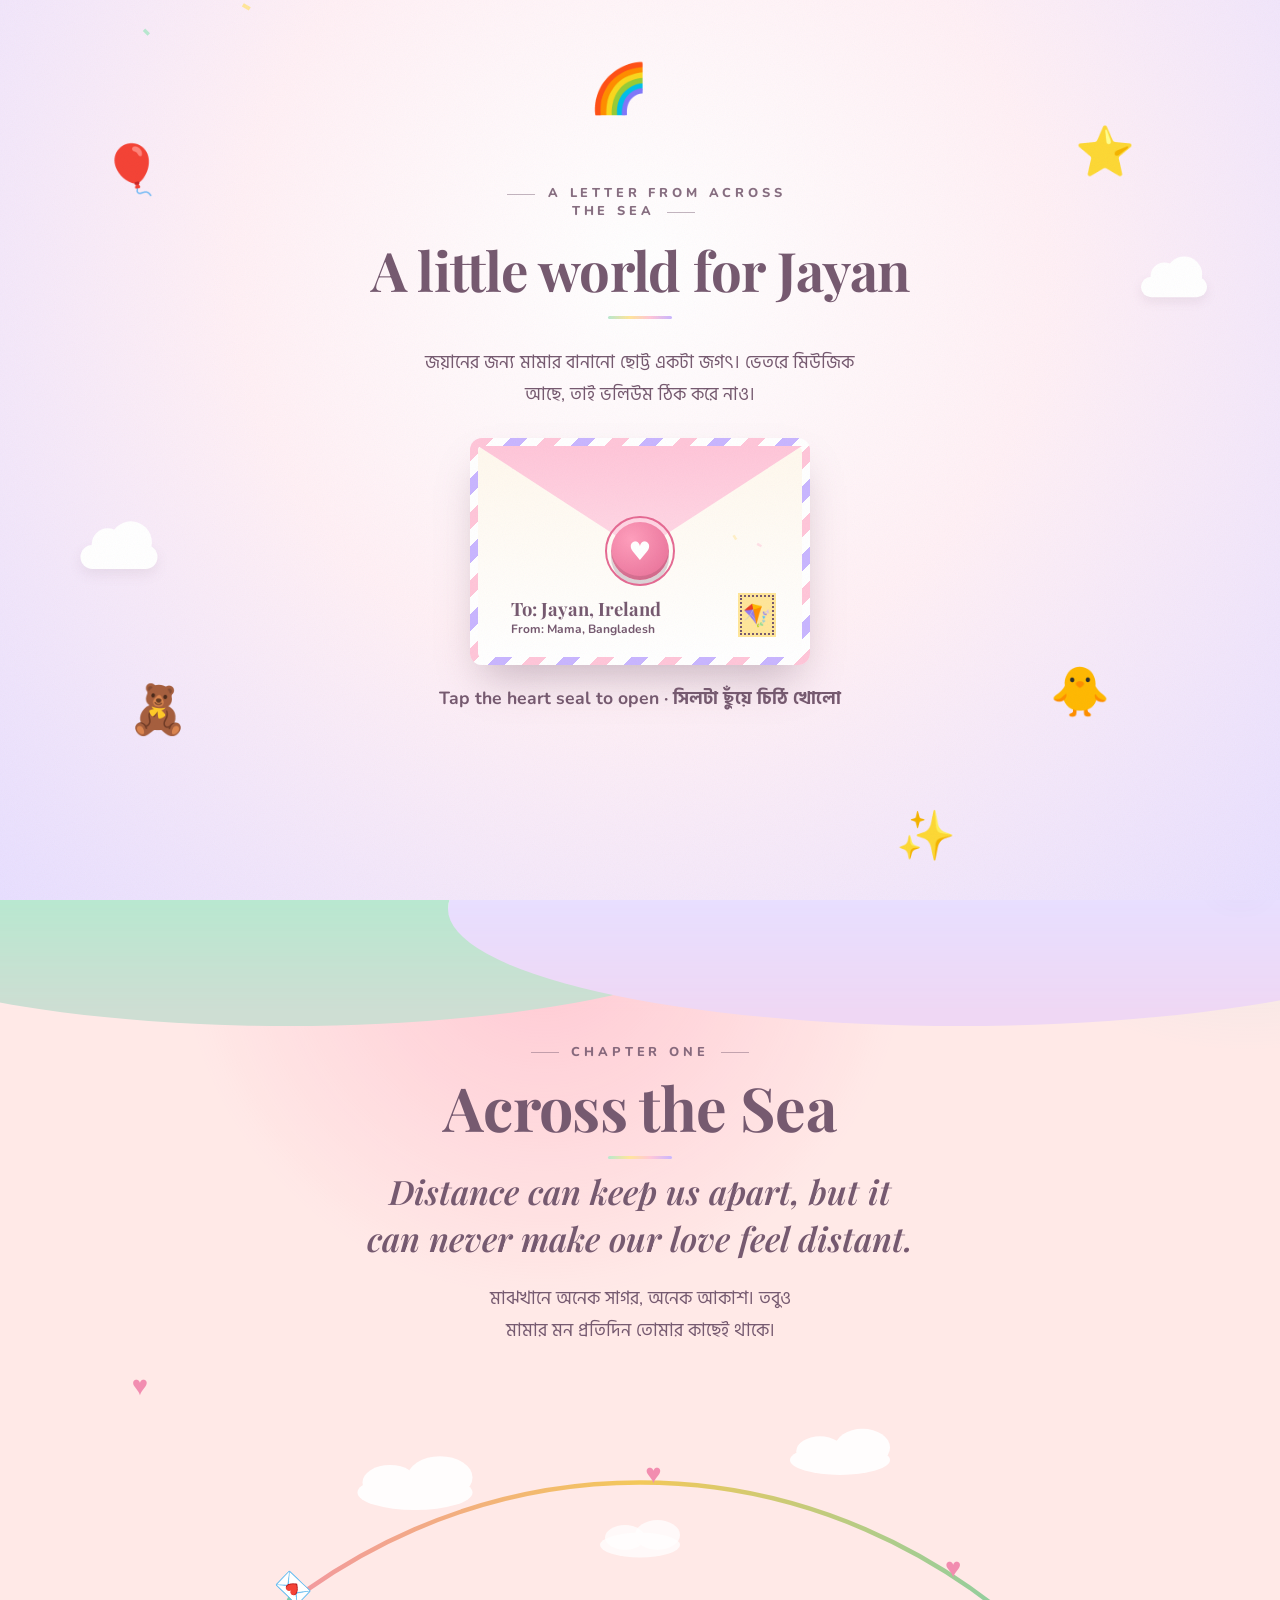
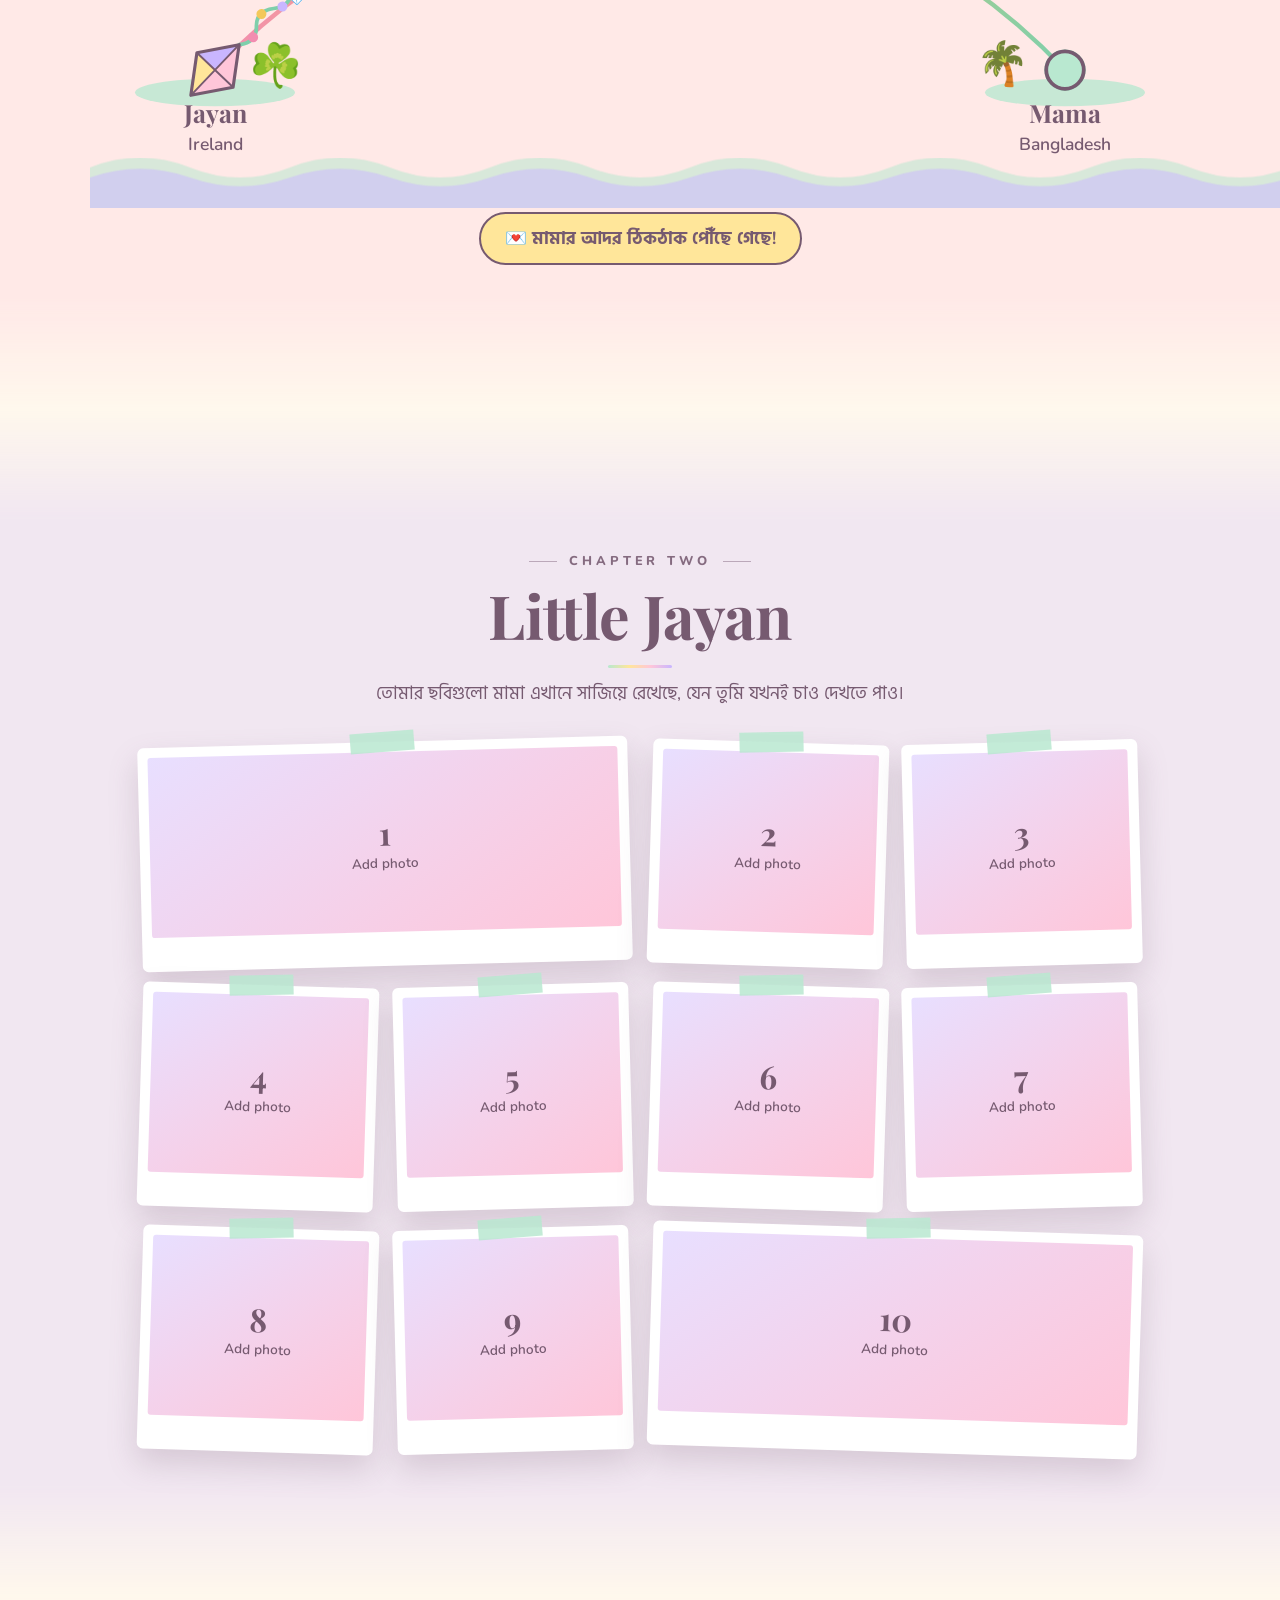
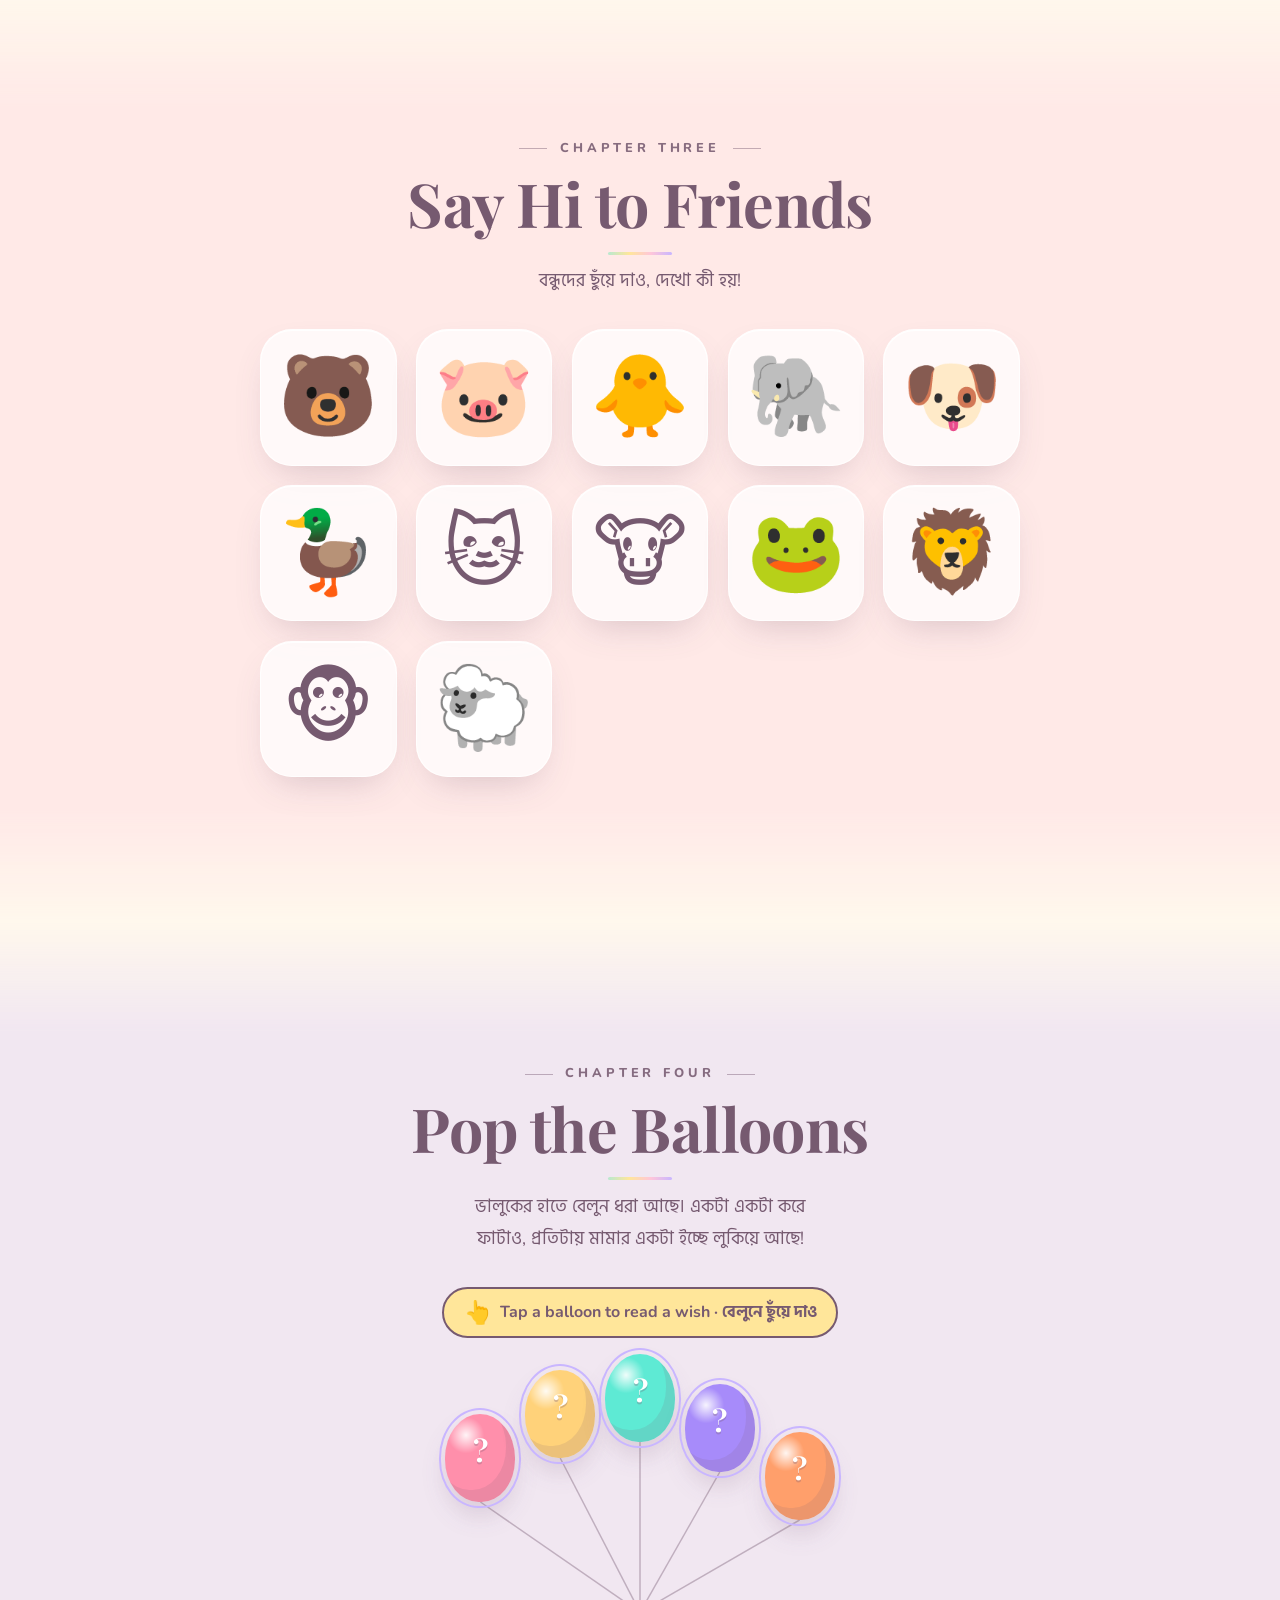
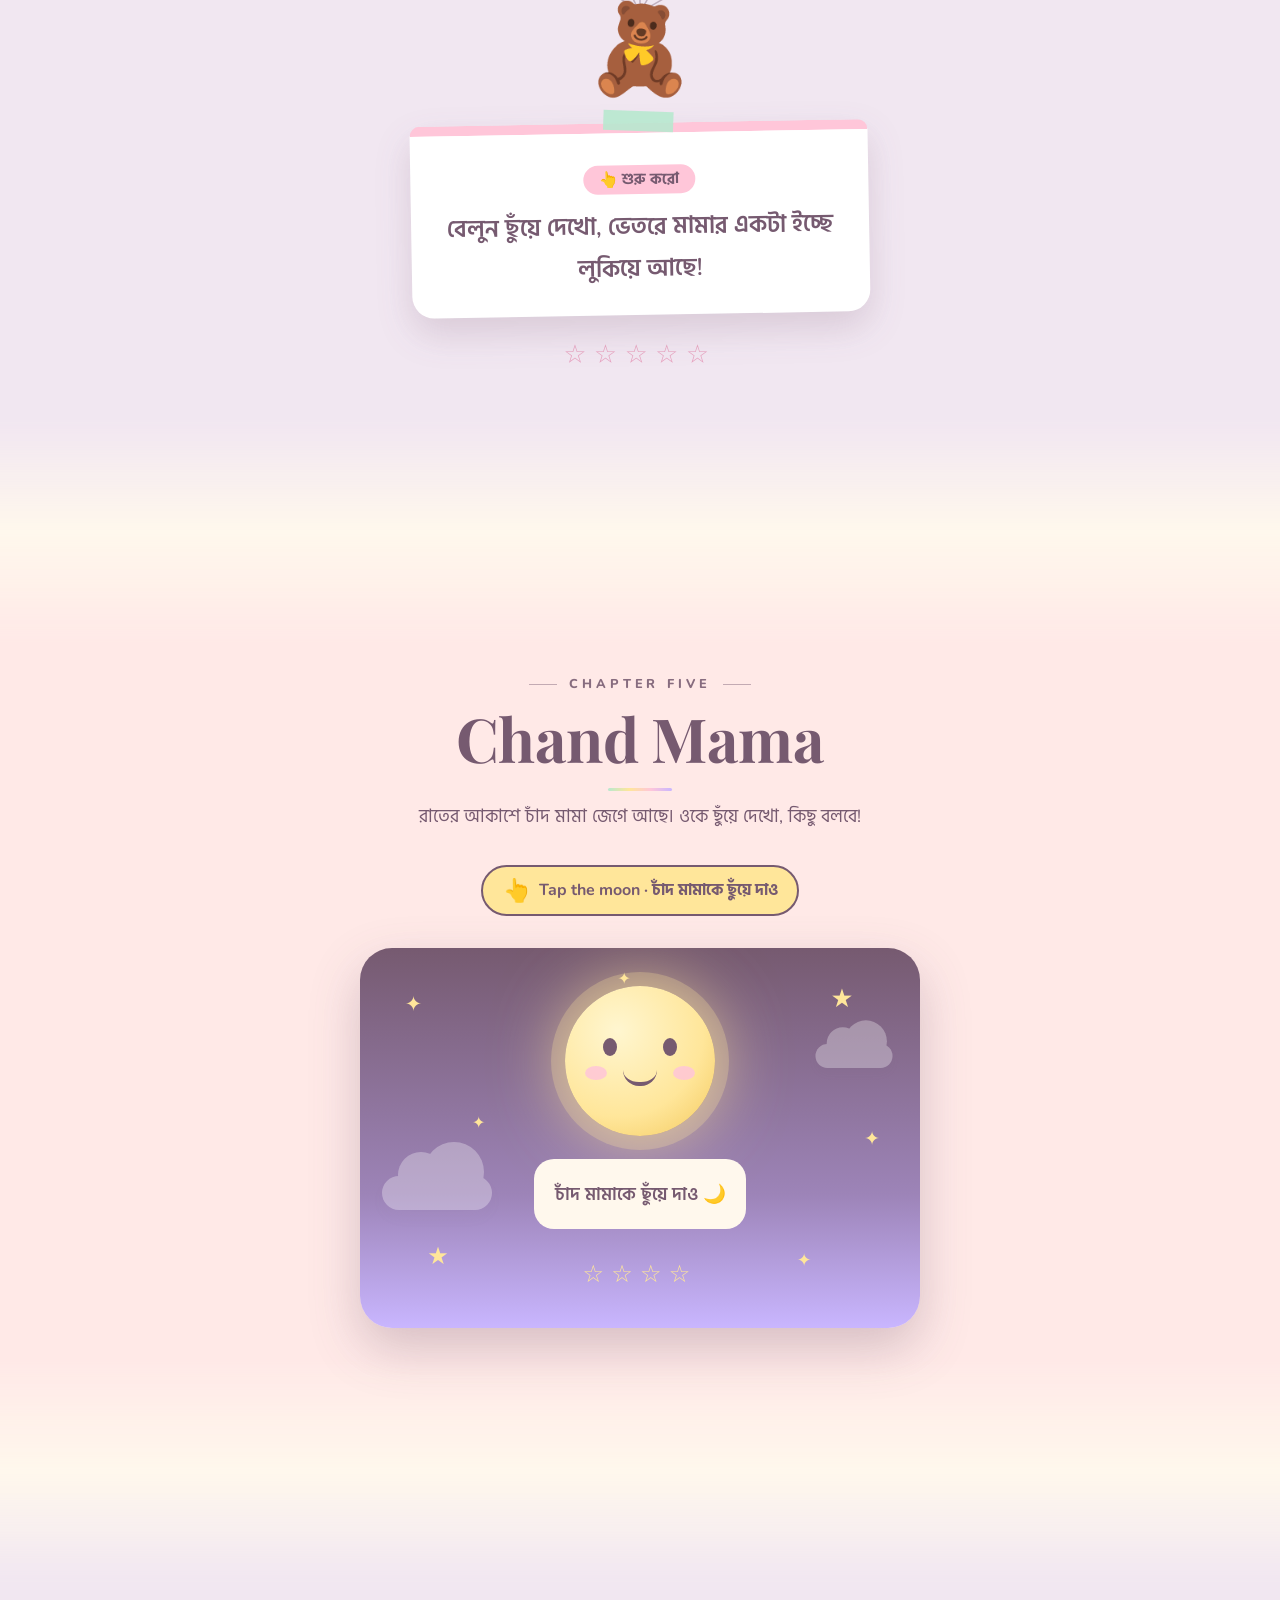
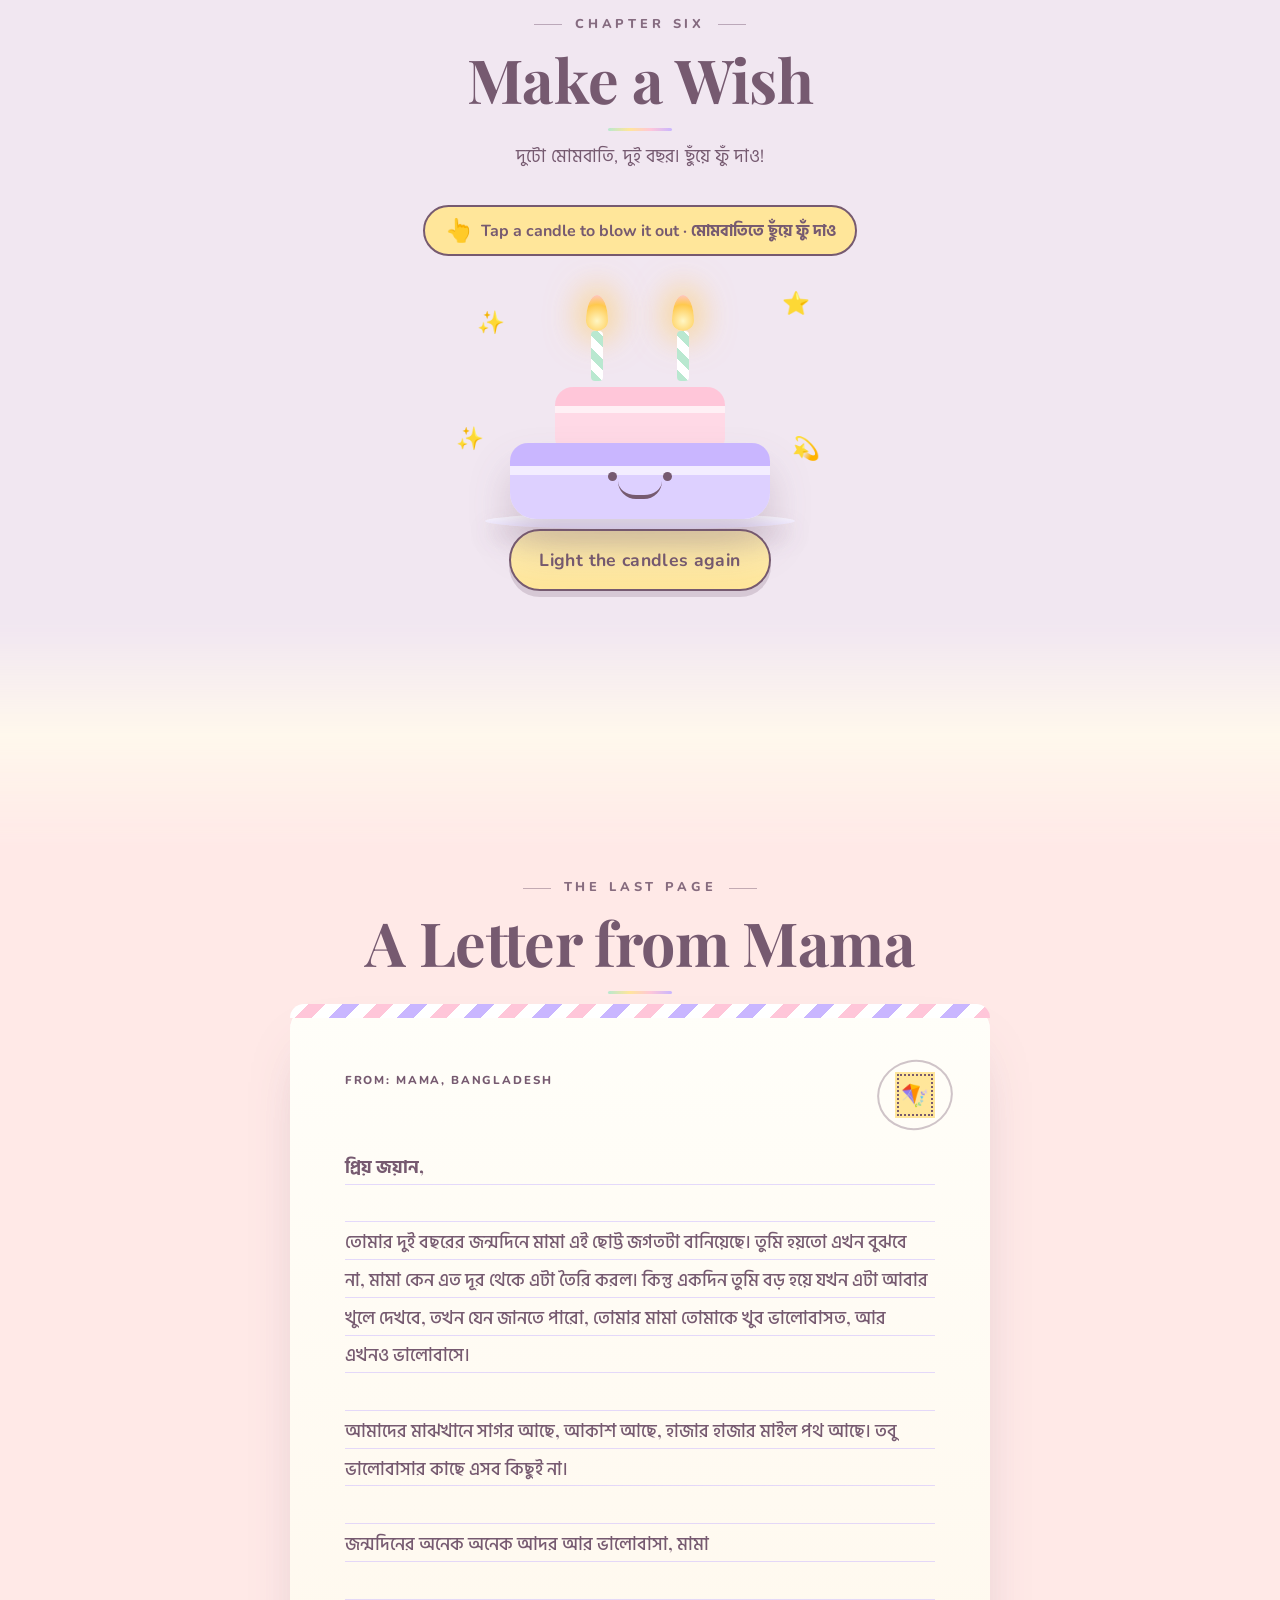
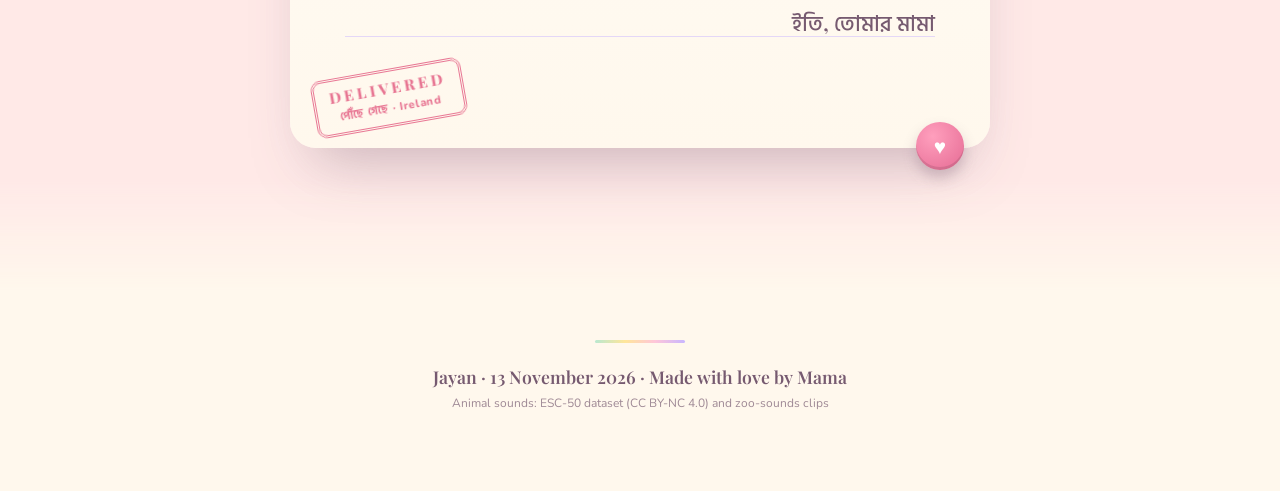
==== index.html @ 95bfb543 "feat: launch Jayan birthday adventure website" ====
<!DOCTYPE html>
<html lang="en">
<head>
<meta charset="utf-8">
<meta name="viewport" content="width=device-width, initial-scale=1, viewport-fit=cover">
<title>Happy 2nd Birthday, Jayan</title>
<link rel="preconnect" href="https://fonts.googleapis.com">
<link rel="stylesheet" href="https://fonts.googleapis.com/css2?family=Hind+Siliguri:wght@400;500;600&family=Nunito:wght@400;600;700&family=Playfair+Display:wght@600;700;800&display=swap">
<style>
/* Candy Wonderland storybook. Playfair Display headings, Nunito English body, Hind Siliguri Bangla. */
:root{--bg:#FFF8ED;--pink:#FFC6D9;--lav:#C9B6FF;--lemon:#FFE69A;--mint:#B9E8D0;--plum:#765A70;--mlav:#E8DFFF;--ppink:#FFF0F5;
--ink:var(--plum);--glass:rgba(255,255,255,.74);--line:rgba(118,90,112,.2);--ease:cubic-bezier(.22,1,.36,1);
--serif:"Playfair Display","Hind Siliguri",Georgia,serif;--sans:"Nunito","Hind Siliguri",system-ui,sans-serif;
box-sizing:border-box;color-scheme:light;padding-top:env(safe-area-inset-top,0px);padding-bottom:env(safe-area-inset-bottom,0px)}
*,*::before,*::after{box-sizing:inherit}
html{scroll-behavior:smooth;scroll-padding-top:env(safe-area-inset-top,0px)}
body{margin:0;background:var(--bg);color:var(--ink);font:400 1.1rem/1.85 var(--sans);overflow-x:hidden}
body.lock{overflow:hidden}
h1,h2,h3{font-family:var(--serif);margin:0;font-weight:700;line-height:1.15}
p{margin:0 0 1rem}
button{font:inherit;color:inherit;cursor:pointer;touch-action:manipulation;-webkit-tap-highlight-color:transparent}
:focus-visible{outline:3px solid var(--plum);outline-offset:4px;border-radius:12px}

/* pastel aurora + tiny sparkles (JS shifts --c per scene) */
@property --c{syntax:"<color>";inherits:false;initial-value:#C9B6FF}
.aur{position:fixed;z-index:-1;width:65vmax;height:65vmax;border-radius:50%;opacity:.5;background:radial-gradient(circle,var(--c) 0,transparent 62%);transition:--c 2.4s}
.a1{--c:#C9B6FF;left:-25vmax;top:-20vmax}.a2{--c:#B9E8D0;right:-30vmax;top:30vh;opacity:.4}.a3{--c:#FFC6D9;left:10vw;bottom:-35vmax;opacity:.45}
body::before{content:"";position:fixed;inset:0;z-index:-1;pointer-events:none;opacity:.6;background:radial-gradient(4px 4px at 12% 18%,#C9B6FF,transparent),radial-gradient(3px 3px at 30% 60%,#FFC6D9,transparent),radial-gradient(4px 4px at 55% 12%,#FFE69A,transparent),radial-gradient(3px 3px at 72% 40%,#B9E8D0,transparent),radial-gradient(4px 4px at 88% 75%,#C9B6FF,transparent),radial-gradient(3px 3px at 20% 88%,#FFE69A,transparent),radial-gradient(3px 3px at 46% 80%,#FFC6D9,transparent),radial-gradient(4px 4px at 93% 14%,#B9E8D0,transparent),radial-gradient(3px 3px at 7% 48%,#FFC6D9,transparent)}
#fx{position:fixed;inset:0;width:100%;height:100%;pointer-events:none;z-index:90}
.bar{position:fixed;left:0;right:0;top:0;height:4px;background:linear-gradient(90deg,var(--mint),var(--lemon),var(--pink),var(--lav));transform:scaleX(0);transform-origin:0 50%;z-index:70}
.glass{background:var(--glass);border:1px solid var(--line);border-radius:26px;box-shadow:0 10px 30px rgba(118,90,112,.12)}
.btn{display:inline-block;padding:.8rem 1.8rem;border-radius:999px;border:2px solid var(--plum);background:var(--lemon);font-weight:700;color:var(--plum);text-decoration:none;transition:box-shadow .4s var(--ease),background .4s,transform .2s}
.btn:hover{background:var(--pink);box-shadow:0 8px 0 rgba(118,90,112,.25)}.btn:active{transform:scale(.96)}.btn[hidden]{display:none}

/* gate: a letter from Mama (airmail envelope) */
.gate{position:fixed;inset:0;z-index:80;display:grid;place-content:center;justify-items:center;gap:1.1rem;text-align:center;padding:1.5rem;overflow:hidden;background:radial-gradient(circle at 50% 30%,#fff,var(--ppink) 45%,var(--mlav) 100%);transition:opacity 1s var(--ease),visibility 0s 1s}
.gate.open{opacity:0;visibility:hidden;pointer-events:none}
.gate>*{position:relative;z-index:1}.gate>.fzs,.gate>.cloud{position:absolute;z-index:0}
.gate h2{font-size:clamp(2rem,7.5vw,3.4rem)}
.gate p{max-width:26em;margin:0}
.env{width:min(84vw,340px);aspect-ratio:3/2;margin-top:.6rem;animation:eb 3s ease-in-out infinite}
@keyframes eb{50%{translate:0 -8px}}
.env>*{position:absolute}
.env .back{inset:0;border:8px solid transparent;border-radius:12px;background:linear-gradient(#fff,#fff) padding-box,repeating-linear-gradient(-45deg,var(--pink) 0 12px,#fff 12px 24px,var(--lav) 24px 36px,#fff 36px 48px) border-box;box-shadow:0 22px 40px -12px rgba(118,90,112,.4)}
.env .card{z-index:1;left:12%;right:12%;top:12%;bottom:12%;display:grid;place-items:center;border-radius:6px;background:#FFFDF6;border:1px solid var(--line);font:700 1.15rem/1.4 var(--serif);color:var(--plum);transition:transform 1s var(--ease) .45s}
.env .front{z-index:2;inset:8px;border-radius:6px;background:linear-gradient(#FFF8ED,#fff);clip-path:polygon(0 0,50% 50%,100% 0,100% 100%,0 100%)}
.env .addr{z-index:2;left:12%;bottom:12%;display:grid;gap:.15rem;text-align:left;line-height:1.25}
.env .addr b{font:700 1.15rem/1.2 var(--serif);white-space:nowrap}.env .addr small{font-size:.75rem;font-weight:700;white-space:nowrap}
.env .stamp{z-index:2;right:10%;bottom:12%;width:38px;height:44px;display:grid;place-items:center;font-size:1.4rem;background:var(--lemon);outline:2px dotted var(--plum);outline-offset:-4px}
.env .flap{z-index:3;top:8px;left:8px;right:8px;height:calc(50% - 8px);transform-origin:50% 0;background:linear-gradient(#FFC6D9,#ffd9e6);clip-path:polygon(0 0,100% 0,50% 100%);transition:transform .7s var(--ease),z-index 0s .35s}
.seal{z-index:4;left:50%;top:50%;width:58px;height:58px;margin:-29px 0 0 -29px;padding:0;border:0;border-radius:50%;background:radial-gradient(circle at 35% 30%,#ff9fbd,#e56a93);color:#fff;font:400 1.6rem/1 var(--sans);box-shadow:0 6px 0 rgba(118,90,112,.25),inset 0 -4px 0 rgba(0,0,0,.1);animation:sp 2.2s ease-in-out infinite;transition:opacity .3s}
@keyframes sp{50%{scale:1.1}}
.seal::after{content:"";position:absolute;inset:-6px;border:2px solid #e56a93;border-radius:50%;pointer-events:none;animation:rg 2s ease-out infinite}
.gate.opening .env{animation:none}
.gate.opening .flap{transform:rotateX(180deg);z-index:0}
.gate.opening .card{transform:translateY(-62%)}
.gate.opening .seal{opacity:0;animation:none;pointer-events:none}
.tap{font-weight:700;animation:tp 1.8s ease-in-out infinite}
@keyframes tp{50%{opacity:.5}}
@media (max-height:720px){.gate .chap{display:none}.env{width:min(72vw,300px)}.gate{gap:.7rem}.gate h2{font-size:1.9rem}}
@media (prefers-reduced-motion:reduce){.env,.seal,.seal::after,.tap{animation:none!important}}
/* sections as storybook scenes */
section{position:relative;padding:clamp(5rem,13vw,9rem) 1.25rem;max-width:1040px;margin:0 auto;text-align:center}
section{isolation:isolate}
section::after{content:"";position:absolute;z-index:-1;top:0;bottom:0;left:50%;width:100vw;translate:-50% 0;pointer-events:none;background:var(--tint);-webkit-mask-image:linear-gradient(transparent,#000 7rem,#000 calc(100% - 7rem),transparent);mask-image:linear-gradient(transparent,#000 7rem,#000 calc(100% - 7rem),transparent)}
section:nth-of-type(odd){--tint:rgba(255,198,217,.3)}
section:nth-of-type(even){--tint:rgba(201,182,255,.26)}
h2{font-size:clamp(2.2rem,6vw,3.8rem);color:var(--plum);margin-bottom:.6rem}
h2::after{content:"✦ ✦ ✦";display:block;margin-top:.4rem;font:400 .9rem var(--sans);letter-spacing:.5em;color:#E7A3BF}
.sub{max-width:32em;margin:0 auto 2rem}
.quote{font:italic 600 clamp(1.4rem,3.8vw,2.1rem)/1.4 var(--serif);max-width:22em;margin:0 auto 1.2rem}
.rv{opacity:0;transform:translateY(46px);transition:opacity 1.1s var(--ease),transform 1.1s var(--ease);transition-delay:var(--d,0s)}.rv.in{opacity:1;transform:none}

/* hero */
.hero{max-width:none;min-height:100svh;display:grid;place-items:center;overflow:hidden;padding:5rem 1rem 9rem;background:linear-gradient(var(--mlav),var(--ppink) 60%,var(--bg));box-shadow:none;clip-path:none}
.big2{position:absolute;font:800 clamp(20rem,85vw,50rem)/1 var(--serif);color:transparent;-webkit-text-stroke:2px rgba(201,182,255,.55);transform:translate(calc(var(--px,0)*-26px),calc(var(--py,0)*-26px));pointer-events:none;user-select:none}
.hero-in{position:relative;z-index:1}
.kicker{display:inline-block;padding:.35rem 1.5rem;border:2px solid var(--plum);border-radius:999px;background:var(--lemon);font:italic 700 clamp(1.1rem,3.6vw,1.6rem)/1.3 var(--serif);opacity:0;transform:translateY(20px)}
.name{font-size:clamp(5.2rem,25vw,14rem);line-height:.95;color:var(--pink);-webkit-text-stroke:2px var(--plum);text-shadow:0 6px 0 var(--lav),0 14px 0 rgba(118,90,112,.2);margin:.1em 0 .15em;display:flex;justify-content:center}
.name span{display:inline-block;opacity:0;transform:translateY(.6em) rotate(8deg) scale(.7)}
.bn{font:600 clamp(1.3rem,4.5vw,1.9rem)/1.4 var(--serif);opacity:0;transform:translateY(20px)}
.go .kicker,.go .bn{animation:up 1s var(--ease) forwards}.go .kicker{animation-delay:.5s}.go .bn{animation-delay:1.5s}
.go .name span{animation:pop .9s var(--ease) forwards;animation-delay:calc(.7s + var(--i)*.11s)}
@keyframes up{to{opacity:1;transform:none}}@keyframes pop{to{opacity:1;transform:none}}
.note{display:inline-block;width:min(88vw,24em);margin:1.8rem 0 .4rem;padding:.9rem 1.4rem;font:600 clamp(1.05rem,3.8vw,1.3rem)/1.6 var(--sans);opacity:0}.go .note{animation:up 1s 2s var(--ease) forwards}
.note span{display:block;transition:opacity .6s ease,transform .6s ease}.note span.out{opacity:0;transform:translateY(8px)}
.hero .btn{margin-top:1.5rem;opacity:0}.go .hero .btn{animation:up 1s 2.5s var(--ease) forwards}
.fzs{position:absolute;inset:0;pointer-events:none}
.fz{position:absolute;font-size:clamp(1.8rem,6vw,3rem);translate:calc(var(--px,0)*var(--k)*1px) calc(var(--py,0)*var(--k)*1px);animation:fz var(--t) ease-in-out infinite alternate}
@keyframes fz{to{transform:translateY(-26px) rotate(10deg)}}
.scene{position:absolute;left:0;right:0;bottom:0;height:24vh;pointer-events:none}
.hill{position:absolute;bottom:-14vh;height:26vh;border-radius:50%}
.h1{left:-15%;width:75%;background:var(--mint)}.h2{right:-15%;width:80%;background:#E8DFFF;border-top:6px solid #fff}
.castle{position:absolute;right:7%;bottom:5vh;width:clamp(90px,22vw,150px);height:auto;filter:drop-shadow(0 8px 0 rgba(118,90,112,.12))}
.sky{position:absolute;inset:0;pointer-events:none}
.rainbow{position:absolute;left:50%;top:5%;width:min(92vw,680px);height:auto;translate:-50% 0;opacity:.55;fill:none;stroke-width:16;stroke-linecap:round}
.cloud{position:absolute;width:110px;height:34px;border-radius:999px;background:#fff;box-shadow:0 8px 18px rgba(118,90,112,.1);animation:cl 9s ease-in-out infinite alternate}
.cloud::before,.cloud::after{content:"";position:absolute;background:#fff;border-radius:50%}
.cloud::before{width:46px;height:46px;left:16px;top:-24px}.cloud::after{width:60px;height:60px;left:42px;top:-34px}
.c1{left:6%;top:16%}.c2{right:6%;top:34%;scale:.8;animation-delay:-3s}.c3{left:12%;top:54%;scale:.6;opacity:.8;animation-delay:-6s}
@keyframes cl{to{translate:34px 0}}
.cue{margin:1.6rem 0 0;font-size:.95rem;font-weight:700;opacity:0}
.go .cue{animation:up 1s 3s var(--ease) forwards,nudge 1.6s 4s ease-in-out infinite}
@keyframes nudge{50%{translate:0 6px}}

/* kite */
.map{width:100%;height:auto;overflow:visible;margin-top:1rem}.map text{font:700 20px var(--serif);fill:var(--plum)}.map .s{font:600 14px var(--sans)}
.map .ht{font-size:22px;fill:#F28DB0}
.map .em{font:400 34px sans-serif}.map .env{font:400 22px sans-serif}
.arr{display:inline-block;margin:1.2rem auto 0;padding:.7rem 1.5rem;border-radius:999px;background:var(--lemon);border:2px solid var(--plum);font:700 1.1rem/1.5 var(--sans);opacity:0;transform:translateY(14px) scale(.96);transition:opacity .8s var(--ease),transform .8s var(--ease)}
.arr.on{opacity:1;transform:none}
.cl{opacity:.9;animation:cld 10s ease-in-out infinite alternate}.cl2{animation-delay:-4s}.cl3{animation-delay:-7s}
@keyframes cld{to{translate:40px 0}}
.w1,.w2{animation:wv 7s linear infinite}.w2{animation-duration:10s;animation-direction:reverse}
@keyframes wv{to{translate:-160px 0}}
.ring{transform-box:fill-box;transform-origin:center;animation:rg 2.4s ease-out infinite}.r2{animation-delay:-1.2s}
@keyframes rg{from{opacity:.8;transform:scale(1)}to{opacity:0;transform:scale(2.3)}}
.ksway{animation:ksw 2.6s ease-in-out infinite alternate}@keyframes ksw{from{transform:rotate(-7deg)}to{transform:rotate(7deg)}}
.ktail{transform-origin:0 28px;animation:ktl 1.1s ease-in-out infinite alternate}@keyframes ktl{from{transform:rotate(-14deg)}to{transform:rotate(14deg)}}
.hearts{opacity:0;transition:opacity .8s}.map.arrived .hearts{opacity:1}
@media (prefers-reduced-motion:reduce){.ksway,.ktail,.cl,.w1,.w2,.ring{animation:none!important}.hearts{display:none}}

/* photos: polaroid frames, never cropped */
.grid{display:grid;grid-template-columns:repeat(2,1fr);gap:1.2rem;max-width:1000px;margin:0 auto;align-items:start}
.tile{position:relative;padding:10px 10px 34px;border:0;border-radius:6px;background:#fff;box-shadow:0 14px 30px rgba(118,90,112,.22);rotate:-1.5deg;min-height:150px;transition:rotate .4s var(--ease)}
.tile:nth-of-type(even){rotate:1.8deg}.tile:hover{rotate:0deg}
.tile::before{content:"";position:absolute;top:-10px;left:50%;width:64px;height:20px;margin-left:-32px;background:rgba(185,232,208,.85);rotate:-3deg}
.tile img{display:block;width:100%;height:auto;border-radius:3px}
.tile span{display:grid;place-content:center;min-height:180px;border-radius:3px;background:linear-gradient(145deg,var(--mlav),var(--pink));font:700 2rem var(--serif);color:var(--plum)}.tile small{font:600 .85rem var(--sans)}
.tile:first-of-type,.tile:last-of-type{grid-column:span 2}
@media (min-width:800px){.grid{grid-template-columns:repeat(4,1fr)}.tile:first-of-type,.tile:last-of-type{grid-column:span 2}}
.lb{position:fixed;inset:0;z-index:85;display:grid;place-items:center;background:rgba(60,40,58,.94)}.lb[hidden]{display:none}
.lb img{max-width:92vw;max-height:80svh;border-radius:12px;object-fit:contain;border:8px solid #fff}
.lb button{position:absolute;width:48px;height:48px;border-radius:50%;border:0;background:var(--lemon);color:var(--plum);font-size:1.6rem;line-height:1}
#lbx{top:calc(1rem + env(safe-area-inset-top,0px));right:1rem}#lbp{left:.8rem;top:50%}#lbn{right:.8rem;top:50%}

/* friends */
.fr{display:grid;grid-template-columns:repeat(auto-fit,minmax(130px,1fr));gap:1.2rem;max-width:760px;margin:0 auto}
.fb{position:relative;aspect-ratio:1;padding:0;border-radius:32px;font-size:clamp(3.4rem,14vw,5rem);line-height:1;display:grid;place-items:center;animation:sway 4s ease-in-out infinite;animation-delay:var(--dl);transition:transform .3s var(--ease),translate .3s var(--ease),opacity 1s var(--ease)}
@media (hover:hover){.fb:hover{translate:0 -5px}}
@keyframes sway{50%{transform:rotate(3deg) translateY(-6px)}}
@keyframes boing{30%{transform:scale(1.25,.8)}60%{transform:scale(.9,1.2) translateY(-18px)}}
.fb .bub{position:absolute;bottom:92%;left:50%;transform:translate(-50%,0);opacity:0;padding:.35rem .9rem;border-radius:16px;font:600 .95rem/1.3 var(--serif);width:max-content;max-width:min(170px,44vw);text-align:center;background:var(--lemon);color:var(--plum);pointer-events:none;z-index:2}
.fb.hit{animation:wiggle .5s ease}
@keyframes wiggle{25%{transform:rotate(-6deg)}50%{transform:rotate(6deg)}75%{transform:rotate(-3deg)}}
.fb .bub{transform:translate(-50%,6px);transition:opacity .25s ease,transform .25s ease}
.fb.hit .bub{opacity:1;transform:translate(-50%,0)}

/* balloons */
.bunch{position:relative;height:340px;max-width:420px;margin:0 auto}
.bl{position:absolute;width:70px;height:88px;margin-left:-35px;border:0;border-radius:50% 50% 48% 48%;background:radial-gradient(circle at 30% 24%,rgba(255,255,255,.9),transparent 22%),var(--c);box-shadow:inset -9px -12px 0 rgba(118,90,112,.14),0 14px 24px rgba(118,90,112,.18);animation:bob var(--t,4s) ease-in-out infinite;transition:transform .35s var(--ease),opacity .35s}
.bl:hover{transform:scale(1.08)}.bl.pop{transform:scale(1.7);opacity:0;pointer-events:none}
@keyframes bob{50%{translate:0 -18px}}
.strings{position:absolute;inset:0;width:100%;height:100%}.strings line{stroke:rgba(118,90,112,.4);stroke-width:1.5;vector-effect:non-scaling-stroke}
.bear{position:absolute;left:50%;bottom:0;translate:-50% 0;font-size:5.5rem;line-height:1}.bear.hit{animation:boing .6s var(--ease)}
.say{--wc:#C9B6FF;position:relative;max-width:26em;min-height:8.5rem;margin:1.8rem auto 1rem;padding:2rem 1.6rem 1.6rem;display:grid;gap:.7rem;place-items:center;align-content:center;background:#fff;border:0;border-top:10px solid var(--wc);border-radius:10px 10px 22px 22px;box-shadow:0 16px 36px rgba(118,90,112,.2);rotate:-1deg}
.say::before{content:"";position:absolute;top:-22px;left:50%;width:70px;height:20px;margin-left:-35px;background:rgba(185,232,208,.9);rotate:3deg}
.wn{display:inline-block;padding:.15rem 1rem;border-radius:999px;background:var(--wc);font:700 .95rem/1.6 var(--sans);color:var(--plum)}
.wt{font:600 clamp(1.25rem,4.4vw,1.5rem)/1.75 var(--sans)}
.say.sw{animation:sayIn .5s var(--ease)}@keyframes sayIn{from{opacity:0;transform:translateY(10px) scale(.96)}}
.starrow{font-size:1.6rem;letter-spacing:.3em;color:#E7A3BF;margin-bottom:.6rem}
.bl::after{content:"?";position:absolute;left:0;right:0;top:24%;font:700 1.9rem/1 var(--serif);color:#fff;text-shadow:0 2px 0 rgba(118,90,112,.3);pointer-events:none}
.bl::before{content:"";position:absolute;inset:-6px;border-radius:inherit;border:2px solid var(--c);pointer-events:none;animation:ring 2s ease-out infinite;animation-delay:inherit}
@keyframes ring{from{opacity:.9;transform:scale(.92)}to{opacity:0;transform:scale(1.4)}}
.hint{display:inline-flex;align-items:center;gap:.5rem;margin:0 auto 1rem;padding:.5rem 1.2rem;border-radius:999px;background:var(--lemon);border:2px solid var(--plum);font-weight:700;font-size:1rem;line-height:1.4}
.hint[hidden]{display:none}
.hint .fin{display:inline-block;font-size:1.4rem;animation:tapHint 1s ease-in-out infinite}
@keyframes tapHint{50%{transform:translateY(-6px)}}

/* cake */
.cake{position:relative;display:grid;justify-items:center;max-width:340px;margin:1rem auto 0;animation:floaty 5s ease-in-out infinite}
@keyframes floaty{50%{translate:0 -8px}}
.plate{width:310px;height:16px;margin-top:-6px;border-radius:50%;background:linear-gradient(#fff,var(--mlav));box-shadow:0 12px 22px rgba(118,90,112,.25)}
.tw{position:absolute;font-size:1.4rem;line-height:1;pointer-events:none;animation:twk 2.4s ease-in-out infinite}
@keyframes twk{50%{opacity:.25;transform:scale(.7) rotate(20deg)}}
.candles{display:flex;gap:2.4rem}
.cd1{background:none;border:0;padding:.4rem .8rem;display:grid;justify-items:center;transition:transform .3s var(--ease)}.cd1:hover{transform:scale(1.12)}
.fl{width:22px;height:36px;background:radial-gradient(circle at 50% 72%,#fff6c4,#ffc94d 58%,var(--pink));border-radius:50% 50% 50% 50%/72% 72% 28% 28%;box-shadow:0 0 30px 10px rgba(255,201,77,.5);animation:fk .45s ease-in-out infinite alternate;transition:opacity .4s,transform .4s}
.cd1.off .fl{opacity:0;transform:translateY(8px) scale(.2);animation:none}
.st{width:12px;height:50px;border-radius:4px;background:repeating-linear-gradient(45deg,var(--mint) 0 8px,#fff 8px 16px)}
@keyframes fk{to{transform:scale(1.1,.93) rotate(4deg)}}
.t2{width:170px;height:60px;border-radius:18px 18px 8px 8px;background:linear-gradient(var(--pink) 0 32%,#fff0f5 32% 44%,#ffd9e6 44%)}
.t1{position:relative;width:260px;height:76px;border-radius:18px 18px 26px 26px;margin-top:-4px;background:linear-gradient(var(--lav) 0 30%,#f3edff 30% 42%,#ddd0ff 42%);box-shadow:0 26px 40px rgba(118,90,112,.25)}
.t1::before{content:"";position:absolute;left:50%;top:50%;width:44px;height:18px;margin-left:-22px;border-bottom:4px solid var(--plum);border-radius:0 0 40px 40px}
.t1::after{content:"";position:absolute;left:calc(50% - 32px);top:38%;width:9px;height:9px;border-radius:50%;background:var(--plum);box-shadow:55px 0 var(--plum)}
.msg{position:relative;max-width:26em;margin:1.8rem auto 1rem;padding:1.6rem;background:#fff;border-top:10px solid var(--lemon);border-radius:10px 10px 22px 22px;box-shadow:0 16px 36px rgba(118,90,112,.2);rotate:-1deg;font:600 clamp(1.25rem,4.4vw,1.5rem)/1.75 var(--sans)}
.msg:empty{display:none}
.msg.sw{animation:sayIn .5s var(--ease)}

/* chand mama: night sky scene */
.night{position:relative;max-width:560px;min-height:380px;margin:1rem auto 0;padding:2.4rem 1rem 2rem;display:grid;justify-items:center;align-content:center;gap:1.4rem;border-radius:32px;overflow:hidden;background:linear-gradient(#765A70,#9d84b8 65%,#C9B6FF);box-shadow:0 20px 50px rgba(118,90,112,.3)}
.nst{position:absolute;color:var(--lemon);line-height:1;pointer-events:none;animation:twk 2.4s ease-in-out infinite}
.moon{position:relative;width:150px;height:150px;padding:0;border:0;border-radius:50%;background:radial-gradient(circle at 35% 30%,#fff6d0,var(--lemon) 60%,#f3c85a);box-shadow:0 0 0 14px rgba(255,230,154,.25),0 0 calc(70px + var(--gl,0)*22px) rgba(255,230,154,.8);transition:box-shadow 1s;animation:mfloat 5s ease-in-out infinite}
@keyframes mfloat{50%{translate:0 -10px}}
.moon .eye{position:absolute;top:52px;width:14px;height:18px;border-radius:50%;background:var(--plum);transition:height .2s,top .2s}
.moon .eye.l{left:38px}.moon .eye.r{right:38px}
.moon.wink .eye.r{height:3px;top:62px;border-radius:2px}
.moon .cheek{position:absolute;top:80px;width:22px;height:14px;border-radius:50%;background:var(--pink);opacity:.85}.moon .cheek.l{left:20px}.moon .cheek.r{right:20px}
.moon .mouth{position:absolute;left:50%;top:84px;width:34px;height:16px;margin-left:-17px;border-bottom:4px solid var(--plum);border-radius:0 0 40px 40px;transition:height .2s}
.moon.wink .mouth{height:22px}
.ncl{opacity:.3;pointer-events:none}
.moon.sleep{animation-duration:8s}.moon.sleep .eye{height:3px;top:62px;border-radius:2px}.moon.sleep .mouth{height:8px}
.zzz{position:absolute;top:-14px;right:-18px;font-size:1.8rem;line-height:1;opacity:0}
.moon.sleep .zzz{opacity:1;animation:zf 2.2s ease-in-out infinite}
@keyframes zf{50%{translate:6px -10px}}
.mstars{position:relative;z-index:1;color:var(--lemon);font-size:1.5rem;letter-spacing:.3em}
#mrst{position:relative;z-index:1}
.mm{position:relative;z-index:1;max-width:22em;min-height:4.4rem;padding:1rem 1.3rem;display:grid;place-items:center;border-radius:20px;background:var(--bg);color:var(--plum);font:600 1.15rem/1.7 var(--sans)}
.mm.sw{animation:sayIn .5s var(--ease)}
.shoot{position:absolute;left:-12%;top:var(--y);width:90px;height:3px;border-radius:3px;background:linear-gradient(90deg,transparent,var(--lemon));rotate:20deg;pointer-events:none;animation:shoot 1s ease-out forwards}
@keyframes shoot{to{translate:680px 170px;opacity:0}}
@media (prefers-reduced-motion:reduce){.moon,.nst,.zzz,.ncl{animation:none!important}}
/* letter */
.paper{max-width:38em;margin:0 auto;padding:clamp(1.6rem,6vw,3.4rem);text-align:left;font:500 1.15rem/2.05 var(--serif);background:#fff;border:3px dashed var(--lemon);box-shadow:0 18px 50px rgba(118,90,112,.15)}
.sign{text-align:right;font-size:1.4rem}
footer{padding:3rem 1rem 5rem;text-align:center;font:600 1.1rem var(--serif)}
.mus{position:fixed;right:1rem;bottom:calc(1rem + env(safe-area-inset-bottom,0px));z-index:65;width:48px;height:48px;border-radius:50%;font-size:1.3rem}
.mus[aria-pressed=false]{opacity:.5}

/* birthday overlay */
.yay{position:fixed;inset:0;z-index:75;display:flex;flex-direction:column;align-items:center;gap:1.2rem;overflow-y:auto;overscroll-behavior:contain;-webkit-overflow-scrolling:touch;text-align:center;padding:2rem 1.25rem calc(2rem + env(safe-area-inset-bottom,0px));background:rgba(255,240,245,.94);opacity:0;visibility:hidden;transition:opacity .6s var(--ease),visibility 0s .6s}
.yay>*{flex:none;max-width:100%}.yay>:first-child{margin-top:auto}.yay>:last-child{margin-bottom:auto}
.yay.show{opacity:1;visibility:visible;transition-delay:0s}
.yay h2{font-size:clamp(2.6rem,10vw,5.4rem);opacity:0;transform:scale(.6) rotate(-4deg)}
.yay.show h2{animation:pop 1s .2s var(--ease) forwards}
.yay p{font:600 clamp(1.2rem,4vw,1.8rem)/1.5 var(--serif);margin:0}
.row span{display:inline-block;font-size:clamp(2.4rem,10vw,4rem);margin:0 .15em;animation:jump .8s ease-in-out infinite;animation-delay:calc(var(--i)*.12s)}
@keyframes jump{50%{transform:translateY(-22px) rotate(-8deg)}}

/* premium polish */
html{scrollbar-color:#C9B6FF var(--bg);scrollbar-width:thin}
body{-webkit-font-smoothing:antialiased;text-rendering:optimizeLegibility}
::selection{background:var(--pink);color:var(--plum)}
h1,h2,h3,.sub,.quote{text-wrap:balance}p{text-wrap:pretty}
body::after{content:"";position:fixed;inset:0;z-index:92;pointer-events:none;opacity:.05;mix-blend-mode:multiply;background-image:url("data:image/svg+xml,%3Csvg xmlns='http://www.w3.org/2000/svg' width='160' height='160'%3E%3Cfilter id='n'%3E%3CfeTurbulence type='fractalNoise' baseFrequency='.9' numOctaves='2' stitchTiles='stitch'/%3E%3C/filter%3E%3Crect width='100%25' height='100%25' filter='url(%23n)'/%3E%3C/svg%3E")}
.chap{margin:0 0 .6rem;font:800 .8rem/1.4 var(--sans);letter-spacing:.3em;text-transform:uppercase;color:rgba(118,90,112,.88)}
.chap::before,.chap::after{content:"";display:inline-block;width:28px;height:1px;margin:0 .8rem;vertical-align:middle;background:currentColor;opacity:.5}
h2{letter-spacing:-.01em}
h2::after{content:"";display:block;width:64px;height:3px;margin:.9rem auto 0;border-radius:3px;background:linear-gradient(90deg,var(--mint),var(--lemon),var(--pink),var(--lav))}
.glass:not(.say):not(.paper){border:1px solid rgba(255,255,255,.85);box-shadow:0 16px 36px -14px rgba(118,90,112,.3),inset 0 1px 0 #fff}
.btn{background:linear-gradient(#FFEFB5,var(--lemon));box-shadow:0 6px 0 rgba(118,90,112,.22);letter-spacing:.02em}
.btn:hover{background:linear-gradient(#FFD9E6,var(--pink));box-shadow:0 8px 0 rgba(118,90,112,.25);translate:0 -2px}
.btn:active{translate:0 3px;box-shadow:0 2px 0 rgba(118,90,112,.25)}
.paper{position:relative;padding-bottom:clamp(3rem,8vw,4.4rem)}
.paper::after{content:"♥";position:absolute;right:1.6rem;bottom:-22px;width:48px;height:48px;display:grid;place-items:center;border-radius:50%;background:radial-gradient(circle at 35% 30%,#ff9fbd,#e56a93);color:#fff;font-size:1.3rem;line-height:1;box-shadow:0 8px 14px rgba(118,90,112,.3),inset 0 -3px 0 rgba(0,0,0,.1)}
footer{position:relative}
footer::before{content:"";display:block;width:90px;height:3px;margin:0 auto 1.4rem;border-radius:3px;background:linear-gradient(90deg,var(--mint),var(--lemon),var(--pink),var(--lav))}
/* premium letter */
.paper{--lh:2.05;border:0;padding-top:calc(clamp(1.6rem,6vw,3.4rem) + 14px);padding-bottom:clamp(5.6rem,16vw,6.4rem);background:linear-gradient(#FFFEF9,#FFF8ED);box-shadow:0 34px 60px -24px rgba(118,90,112,.4),inset 0 1px 0 #fff;color:var(--plum)}
.airband{position:absolute;top:0;left:0;right:0;height:14px;border-radius:26px 26px 0 0;background:repeating-linear-gradient(-45deg,var(--pink) 0 12px,#fff 12px 24px,var(--lav) 24px 36px,#fff 36px 48px)}
.phead{display:flex;justify-content:space-between;align-items:flex-start;gap:1rem;margin-bottom:1.8rem}
.from{margin:0;font:800 .72rem/1.5 var(--sans);letter-spacing:.16em;text-transform:uppercase}
.pstamp{position:relative;flex:none;width:40px;height:46px;display:grid;place-items:center;font-size:1.4rem;background:var(--lemon);outline:2px dotted var(--plum);outline-offset:-4px}
.pstamp::after{content:"";position:absolute;inset:-12px -18px;border:2px solid rgba(118,90,112,.35);border-radius:50%;rotate:-12deg;pointer-events:none}
.plines{line-height:var(--lh);background:repeating-linear-gradient(to bottom,transparent 0,transparent calc(var(--lh)*1em - 1px),rgba(201,182,255,.5) calc(var(--lh)*1em - 1px),rgba(201,182,255,.5) calc(var(--lh)*1em))}
.plines p{margin:0 0 calc(var(--lh)*1em)}.plines p:last-child{margin-bottom:0}
.plines p:first-child{font-weight:700}
.plines p.rv{opacity:1;transform:none;clip-path:none;transition:none}.plines p.rv.in{clip-path:none}
.dstamp{position:absolute;left:1.4rem;bottom:1.3rem;display:grid;gap:.1rem;padding:.4rem .9rem;border:3px double #e56a93;border-radius:10px;color:#e56a93;text-align:center;line-height:1.2;mix-blend-mode:multiply;pointer-events:none}
.dstamp b{font:800 .95rem var(--serif);letter-spacing:.2em}.dstamp span{font:800 .7rem var(--sans);letter-spacing:.06em}
.dstamp.rv{opacity:0;transform:none;rotate:-10deg;scale:1.9;transition:opacity .15s var(--d,0s),scale .4s cubic-bezier(.3,1.7,.5,1) var(--d,0s)}
.dstamp.rv.in{opacity:.9;scale:1}
@media (prefers-reduced-motion:reduce){.plines p.rv{clip-path:none}.dstamp.rv{opacity:.9;scale:1}}
@media (max-width:600px){.plate{width:280px}.map text{font-size:30px}.map .s{font-size:24px}.map .ht{font-size:30px}.map .em{font-size:52px}.map .env{font-size:30px}.paper{font-size:1.05rem;line-height:1.95;--lh:1.95}.bl{width:64px;height:82px;margin-left:-32px}.t1{width:230px}.t2{width:150px}.fr{gap:.8rem}}
@media (prefers-reduced-motion:reduce){*{animation-duration:.01s!important;animation-delay:0s!important;transition-duration:.01s!important}html{scroll-behavior:auto}.rv{opacity:1;transform:none}}
</style>
</head>
<body class="lock">
<div class="aur a1"></div><div class="aur a2"></div><div class="aur a3"></div>
<canvas id="fx" aria-hidden="true"></canvas>
<div class="bar" id="bar"></div>
<div class="yay" id="yay" role="dialog" aria-modal="true" aria-label="Happy Birthday Jayan"><h2>Happy Birthday, Jayan!</h2><p>শুভ জন্মদিন, জয়ান সোনা! মামা তোমাকে অনেক অনেক ভালোবাসে।</p><div class="row" aria-hidden="true"><span style="--i:0">🐻</span><span style="--i:1">🐰</span><span style="--i:2">🐥</span><span style="--i:3">🐘</span><span style="--i:4">🐶</span><span style="--i:5">🦆</span></div><button class="btn" id="yayx">Yay! Thank you</button></div>

<div class="gate" id="gate">
  <div class="fzs" aria-hidden="true"><span class="fz" style="left:8%;top:14%;--t:4s;--k:0">🎈</span><span class="fz" style="left:84%;top:12%;--t:5s;--k:0">⭐</span><span class="fz" style="left:10%;top:74%;--t:4.5s;--k:0">🧸</span><span class="fz" style="left:82%;top:72%;--t:3.8s;--k:0">🐥</span><span class="fz" style="left:46%;top:5%;--t:5.5s;--k:0">🌈</span><span class="fz" style="left:70%;top:88%;--t:4.2s;--k:0">✨</span></div>
  <i class="cloud" style="left:5%;top:60%;scale:.7" aria-hidden="true"></i><i class="cloud" style="right:4%;top:30%;scale:.6;animation-delay:-4s" aria-hidden="true"></i>
  <p class="chap">A letter from across the sea</p>
  <h2>A little world for Jayan</h2>
  <p>জয়ানের জন্য মামার বানানো ছোট্ট একটা জগৎ। ভেতরে মিউজিক আছে, তাই ভলিউম ঠিক করে নাও।</p>
  <div class="env">
    <div class="back"></div>
    <div class="card" aria-hidden="true"><span>Happy 2nd Birthday,<br>Jayan 💛</span></div>
    <div class="front"></div>
    <div class="addr"><b>To: Jayan, Ireland</b><small>From: Mama, Bangladesh</small></div>
    <div class="stamp" aria-hidden="true">🪁</div>
    <div class="flap"></div>
    <button class="seal" id="seal" aria-label="Open the letter">♥</button>
  </div>
  <p class="tap">Tap the heart seal to open · সিলটা ছুঁয়ে চিঠি খোলো</p>
</div>

<button class="mus glass" id="mus" aria-pressed="true" aria-label="Toggle music">♪</button>

<main>
<header class="hero" id="top">
  <div class="sky" aria-hidden="true"><svg class="rainbow" viewBox="0 0 400 200"><path d="M20 200A180 180 0 0 1 380 200" stroke="#FFC6D9"/><path d="M40 200A160 160 0 0 1 360 200" stroke="#FFE69A"/><path d="M60 200A140 140 0 0 1 340 200" stroke="#B9E8D0"/><path d="M80 200A120 120 0 0 1 320 200" stroke="#C9B6FF"/></svg><i class="cloud c1"></i><i class="cloud c2"></i><i class="cloud c3"></i></div>
  <div class="scene" aria-hidden="true"><i class="hill h1"></i><i class="hill h2"></i><svg class="castle" viewBox="0 -16 140 136" fill="none" stroke="#765A70" stroke-width="2.5" stroke-linejoin="round" stroke-linecap="round"><rect x="10" y="50" width="28" height="70" fill="#FFC6D9"/><polygon points="6,50 24,20 42,50" fill="#C9B6FF"/><rect x="102" y="50" width="28" height="70" fill="#FFC6D9"/><polygon points="98,50 116,20 134,50" fill="#C9B6FF"/><rect x="40" y="40" width="60" height="80" fill="#FFF0F5"/><polygon points="36,40 70,0 104,40" fill="#C9B6FF"/><line x1="70" y1="0" x2="70" y2="-14"/><polygon points="70,-14 88,-8 70,-2" fill="#FFE69A"/><path d="M60 120V92a10 10 0 0 1 20 0V120" fill="#765A70"/><circle cx="24" cy="76" r="6" fill="#FFE69A"/><circle cx="116" cy="76" r="6" fill="#FFE69A"/><circle cx="70" cy="64" r="7" fill="#FFE69A"/></svg></div>
  <div class="big2" aria-hidden="true">2</div>
  <div class="fzs" aria-hidden="true"><span class="fz" style="left:8%;top:22%;--t:4s;--k:30">🎈</span><span class="fz" style="left:84%;top:16%;--t:5s;--k:-24">⭐</span><span class="fz" style="left:11%;top:70%;--t:4.5s;--k:20">🧸</span><span class="fz" style="left:80%;top:66%;--t:3.8s;--k:-34">🐥</span><span class="fz" style="left:46%;top:7%;--t:5.5s;--k:16">🌈</span><span class="fz" style="left:68%;top:86%;--t:4.2s;--k:26">🦄</span><span class="fz" style="left:22%;top:9%;--t:6s;--k:-18">☁️</span><span class="fz" style="left:90%;top:42%;--t:4.8s;--k:22">🎁</span></div>
  <div class="hero-in">
    <div class="kicker">✦ Happy 2nd Birthday ✦</div>
    <h1 class="name" id="name" aria-label="Jayan"></h1>
    <p class="bn">শুভ জন্মদিন, জয়ান সোনা!</p>
    <div class="note glass" id="note"></div>
    <a class="btn" id="begin" href="#distance" data-mag>Begin the journey</a>
    <p class="cue" aria-hidden="true">scroll down ↓</p>
  </div>
</header>

<section id="distance">
  <p class="chap rv">Chapter One</p>
  <h2 class="rv">Across the Sea</h2>
  <p class="quote rv" style="--d:.1s">Distance can keep us apart, but it can never make our love feel distant.</p>
  <p class="sub rv" style="--d:.2s">মাঝখানে অনেক সাগর, অনেক আকাশ। তবুও মামার মন প্রতিদিন তোমার কাছেই থাকে।</p>
  <svg class="map rv" id="map" viewBox="0 0 800 310" role="img" aria-label="A kite flying on a thread from Bangladesh to Ireland">
    <defs><linearGradient id="g" x1="1" x2="0"><stop offset="0" stop-color="#7FCFAB"/><stop offset=".5" stop-color="#F3C85A"/><stop offset="1" stop-color="#F28DB0"/></linearGradient></defs>
    <g aria-hidden="true"><g class="cl cl1"><ellipse cx="220" cy="78" rx="46" ry="14" fill="#fff"/><ellipse cx="200" cy="70" rx="22" ry="14" fill="#fff"/><ellipse cx="240" cy="66" rx="26" ry="17" fill="#fff"/></g>
    <g class="cl cl2"><ellipse cx="560" cy="52" rx="40" ry="12" fill="#fff"/><ellipse cx="544" cy="45" rx="19" ry="12" fill="#fff"/><ellipse cx="578" cy="42" rx="22" ry="15" fill="#fff"/></g>
    <g class="cl cl3"><ellipse cx="400" cy="120" rx="32" ry="10" fill="#fff" opacity=".8"/><ellipse cx="388" cy="114" rx="16" ry="10" fill="#fff" opacity=".8"/><ellipse cx="414" cy="112" rx="18" ry="12" fill="#fff" opacity=".8"/></g></g>
    <g aria-hidden="true"><path class="w1" d="M-40 298q40-16 80 0t80 0t80 0t80 0t80 0t80 0t80 0t80 0t80 0t80 0t80 0t80 0t80 0V330H-40Z" fill="#B9E8D0" opacity=".55"/><path class="w2" d="M-40 306q40-14 80 0t80 0t80 0t80 0t80 0t80 0t80 0t80 0t80 0t80 0t80 0t80 0t80 0V330H-40Z" fill="#C9B6FF" opacity=".5"/></g>
    <g aria-hidden="true"><ellipse cx="740" cy="238" rx="64" ry="11" fill="#B9E8D0" opacity=".8"/><ellipse cx="60" cy="238" rx="64" ry="11" fill="#B9E8D0" opacity=".8"/><text class="em" x="690" y="226" text-anchor="middle">🌴</text><text class="em" x="108" y="228" text-anchor="middle">☘️</text></g>
    <path d="M740 220C550 20 250 20 60 220" fill="none" stroke="rgba(118,90,112,.35)" stroke-width="2" stroke-dasharray="3 9"/>
    <path id="thread" d="M740 220C550 20 250 20 60 220" fill="none" stroke="url(#g)" stroke-width="3.5" stroke-linecap="round"/>
    <g class="hearts" aria-hidden="true"><text class="ht" text-anchor="middle">♥<animateMotion dur="6s" repeatCount="indefinite" begin="0s"><mpath href="#thread"/></animateMotion></text><text class="ht" text-anchor="middle">♥<animateMotion dur="6s" repeatCount="indefinite" begin="2s"><mpath href="#thread"/></animateMotion></text><text class="ht" text-anchor="middle">♥<animateMotion dur="6s" repeatCount="indefinite" begin="4s"><mpath href="#thread"/></animateMotion></text></g>
    <circle class="ring" cx="740" cy="220" r="15" fill="none" stroke="#7FCFAB" stroke-width="3"/><circle cx="740" cy="220" r="15" fill="#B9E8D0" stroke="#765A70" stroke-width="3"/><text x="740" y="262" text-anchor="middle">Mama</text><text class="s" x="740" y="284" text-anchor="middle">Bangladesh</text>
    <circle class="ring r2" cx="60" cy="220" r="15" fill="none" stroke="#F28DB0" stroke-width="3"/><circle cx="60" cy="220" r="15" fill="#FFC6D9" stroke="#765A70" stroke-width="3"/><text x="60" y="262" text-anchor="middle">Jayan</text><text class="s" x="60" y="284" text-anchor="middle">Ireland</text>
    <g id="kite"><g class="ksway"><g class="ktail"><path d="M0 28q-9 11 0 20t0 20t0 20" fill="none" stroke="#7FCFAB" stroke-width="3" stroke-linecap="round"/><circle cx="-4" cy="40" r="4" fill="#F28DB0"/><circle cx="4" cy="58" r="4" fill="#F3C85A"/><circle cx="-4" cy="74" r="4" fill="#C9B6FF"/><text class="env" x="0" y="98" text-anchor="middle">💌</text></g><polygon points="0,-28 20,0 0,28 -20,0" fill="#FFC6D9"/><polygon points="0,-28 20,0 0,0" fill="#FFE69A"/><polygon points="0,0 20,0 0,28" fill="#C9B6FF"/><path d="M0 -28V28M-20 0H20" stroke="#765A70" stroke-width="1.5"/><polygon points="0,-28 20,0 0,28 -20,0" fill="none" stroke="#765A70" stroke-width="2.5" stroke-linejoin="round"/></g></g>
  </svg>
  <p class="arr" id="arr" aria-live="polite">💌 মামার আদর ঠিকঠাক পৌঁছে গেছে!</p>
</section>

<section id="photos">
  <p class="chap rv">Chapter Two</p>
  <h2 class="rv">Little Jayan</h2>
  <p class="sub rv" style="--d:.1s">তোমার ছবিগুলো মামা এখানে সাজিয়ে রেখেছে, যেন তুমি যখনই চাও দেখতে পাও।</p>
  <div class="grid" id="grid"></div>
</section>
<div class="lb" id="lb" role="dialog" aria-modal="true" aria-label="Photo viewer" hidden><img id="lbi" alt="Jayan"><button id="lbp" aria-label="Previous photo">‹</button><button id="lbn" aria-label="Next photo">›</button><button id="lbx" aria-label="Close">×</button></div>

<section id="friends">
  <p class="chap rv">Chapter Three</p>
  <h2 class="rv">Say Hi to Friends</h2>
  <p class="sub rv" style="--d:.1s">বন্ধুদের ছুঁয়ে দাও, দেখো কী হয়!</p>
  <div class="fr" id="fr"></div>
</section>

<section id="balloons">
  <p class="chap rv">Chapter Four</p>
  <h2 class="rv">Pop the Balloons</h2>
  <p class="sub rv" style="--d:.1s">ভালুকের হাতে বেলুন ধরা আছে। একটা একটা করে ফাটাও, প্রতিটায় মামার একটা ইচ্ছে লুকিয়ে আছে!</p>
  <p class="hint" id="hint"><span class="fin" aria-hidden="true">👆</span> Tap a balloon to read a wish · বেলুনে ছুঁয়ে দাও</p>
  <div class="bunch rv" id="bunch"><svg class="strings" id="strings" viewBox="0 0 100 100" preserveAspectRatio="none" aria-hidden="true"></svg><div class="bear" id="bear" aria-hidden="true">🧸</div></div>
  <div class="say glass" id="say" aria-live="polite"></div>
  <div class="starrow" id="starrow" aria-hidden="true"></div>
  <button class="btn" id="again" hidden>Blow new balloons</button>
</section>

<section id="moon">
  <p class="chap rv">Chapter Five</p>
  <h2 class="rv">Chand Mama</h2>
  <p class="sub rv" style="--d:.1s">রাতের আকাশে চাঁদ মামা জেগে আছে। ওকে ছুঁয়ে দেখো, কিছু বলবে!</p>
  <p class="hint" id="hint3"><span class="fin" aria-hidden="true">👆</span> Tap the moon · চাঁদ মামাকে ছুঁয়ে দাও</p>
  <div class="night rv" id="night">
    <span class="nst" style="left:8%;top:12%;font-size:1.3rem" aria-hidden="true">✦</span><span class="nst" style="left:84%;top:10%;font-size:1.6rem;animation-delay:-.8s" aria-hidden="true">★</span><span class="nst" style="left:20%;top:44%;font-size:1rem;animation-delay:-1.4s" aria-hidden="true">✦</span><span class="nst" style="left:90%;top:48%;font-size:1.2rem;animation-delay:-.4s" aria-hidden="true">✦</span><span class="nst" style="left:12%;top:78%;font-size:1.5rem;animation-delay:-1.9s" aria-hidden="true">★</span><span class="nst" style="left:78%;top:80%;font-size:1.1rem;animation-delay:-1.1s" aria-hidden="true">✦</span><span class="nst" style="left:46%;top:6%;font-size:1rem;animation-delay:-.2s" aria-hidden="true">✦</span>
    <i class="cloud ncl" style="left:4%;top:60%" aria-hidden="true"></i><i class="cloud ncl" style="right:2%;top:24%;scale:.7;animation-delay:-5s" aria-hidden="true"></i>
    <button class="moon" id="moonbtn" aria-label="Tap the moon to hear Chand Mama"><span class="eye l"></span><span class="eye r"></span><span class="cheek l"></span><span class="cheek r"></span><span class="mouth"></span><span class="zzz" aria-hidden="true">💤</span></button>
    <div class="mm" id="mmsg" aria-live="polite"></div>
    <div class="mstars" id="mstars" aria-hidden="true"></div>
    <button class="btn" id="mrst" hidden>Say hello again 🌙</button>
  </div>
</section>

<section id="cake">
  <p class="chap rv">Chapter Six</p>
  <h2 class="rv">Make a Wish</h2>
  <p class="sub rv" style="--d:.1s">দুটো মোমবাতি, দুই বছর। ছুঁয়ে ফুঁ দাও!</p>
  <p class="hint" id="hint2"><span class="fin" aria-hidden="true">👆</span> Tap a candle to blow it out · মোমবাতিতে ছুঁয়ে ফুঁ দাও</p>
  <div class="cake rv" style="--d:.2s">
    <div class="candles" id="candles">
      <button class="cd1" aria-label="Blow out candle 1"><span class="fl"></span><span class="st"></span></button>
      <button class="cd1" aria-label="Blow out candle 2"><span class="fl"></span><span class="st"></span></button>
    </div>
    <div class="t2"></div><div class="t1"></div><div class="plate"></div>
    <span class="tw" style="left:2%;top:10%" aria-hidden="true">✨</span><span class="tw" style="right:0;top:2%;animation-delay:-.8s" aria-hidden="true">⭐</span><span class="tw" style="left:-4%;top:58%;animation-delay:-1.4s" aria-hidden="true">✨</span><span class="tw" style="right:-3%;top:62%;animation-delay:-.4s" aria-hidden="true">💫</span>
  </div>
  <p class="msg" id="msg" aria-live="polite"></p>
  <button class="btn" id="relight">Light the candles again</button>
</section>

<section id="letter">
  <p class="chap rv">The Last Page</p>
  <h2 class="rv">A Letter from Mama</h2>
  <article class="paper glass">
    <i class="airband" aria-hidden="true"></i>
    <div class="phead rv"><p class="from">From: Mama, Bangladesh</p><div class="pstamp" aria-hidden="true">🪁</div></div>
    <div class="plines">
      <p class="rv">প্রিয় জয়ান,</p>
      <p class="rv" style="--d:.3s">তোমার দুই বছরের জন্মদিনে মামা এই ছোট্ট জগতটা বানিয়েছে। তুমি হয়তো এখন বুঝবে না, মামা কেন এত দূর থেকে এটা তৈরি করল। কিন্তু একদিন তুমি বড় হয়ে যখন এটা আবার খুলে দেখবে, তখন যেন জানতে পারো, তোমার মামা তোমাকে খুব ভালোবাসত, আর এখনও ভালোবাসে।</p>
      <p class="rv" style="--d:.6s">আমাদের মাঝখানে সাগর আছে, আকাশ আছে, হাজার হাজার মাইল পথ আছে। তবু ভালোবাসার কাছে এসব কিছুই না।</p>
      <p class="rv" style="--d:.9s">জন্মদিনের অনেক অনেক আদর আর ভালোবাসা, মামা</p>
      <p class="sign rv" style="--d:1.2s">ইতি, তোমার মামা</p>
    </div>
    <div class="dstamp rv" style="--d:2s" aria-hidden="true"><b>DELIVERED</b><span>পৌঁছে গেছে · Ireland</span></div>
  </article>
</section>
<footer>Jayan · 13 November 2026 · Made with love by Mama<br><small style="font:400 .75rem var(--sans);opacity:.7">Animal sounds: ESC-50 dataset (CC BY-NC 4.0) and zoo-sounds clips</small></footer>
</main>

<script>
(function(){
"use strict";
var $=function(i){return document.getElementById(i)},RM=matchMedia("(prefers-reduced-motion: reduce)").matches,fine=matchMedia("(pointer:fine)").matches;
/* Photos: put image data URIs / paths in PHOTOS to publish them with the page */
var PHOTOS=["","","","","","","","","",""];

/* title letters */
"Jayan".split("").forEach(function(c,i){var s=document.createElement("span");s.textContent=c;s.style.setProperty("--i",i);s.setAttribute("aria-hidden","true");$("name").appendChild(s)});

/* canvas: stars + particles */
var cv=$("fx"),cx=cv.getContext("2d"),W,H,D=Math.min(1.5,devicePixelRatio||1),stars=[],P=[],mx=0,my=0,run=false;
function fit(){W=innerWidth;H=innerHeight;cv.width=W*D;cv.height=H*D;stars=[];for(var i=0;i<(W<600?60:110);i++)stars.push({x:Math.random()*W,y:Math.random()*H,r:Math.random()*1.4+.3,t:Math.random()*6,z:Math.random()*.9+.1})}
fit();addEventListener("resize",fit);
function emit(x,y,n,o){o=o||{};var c=o.c||["#ff8fab","#ffd27a","#5eead4","#a78bfa","#ff9f6b"];for(var i=0;i<n;i++){var a=Math.random()*6.28,s=(o.s||3)+Math.random()*(o.v||6);P.push({x:x,y:y,vx:Math.cos(a)*s,vy:Math.sin(a)*s-(o.up||3),r:o.r||(2.5+Math.random()*3.5),c:c[i%c.length],l:o.l||90,m:o.l||90,g:o.g==null?.16:o.g,w:Math.random()*6})}go()}
function go(){if(!run){run=true;requestAnimationFrame(loop)}}
function loop(t){
  cx.setTransform(D,0,0,D,0,0);cx.clearRect(0,0,W,H);
  
  P=P.filter(function(p){return p.l>0});
  P.forEach(function(p){p.x+=p.vx;p.y+=p.vy;p.vy+=p.g;p.vx*=.985;p.l--;p.w+=.2;cx.globalAlpha=Math.min(1,p.l/p.m*2);cx.fillStyle=p.c;cx.save();cx.translate(p.x,p.y);cx.rotate(p.e?Math.sin(p.w/3)*.4:p.w);if(p.e){cx.font=p.r*6+"px serif";cx.textAlign="center";cx.fillText(p.e,0,0)}else cx.fillRect(-p.r,-p.r/2,p.r*2,p.r);cx.restore()});
  if(P.length&&!document.hidden)requestAnimationFrame(loop);else{run=false;cx.setTransform(1,0,0,1,0,0);cx.clearRect(0,0,cv.width,cv.height)}
}
go();document.addEventListener("visibilitychange",go);
function burst(x,y,n){if(!RM)emit(x,y,n)}

/* pointer: parallax + sparkle trail + tap sparkle */
var lt=0;
addEventListener("pointermove",function(e){mx=e.clientX/W-.5;my=e.clientY/H-.5;if(scrollY<H){var hs=$("top").style;hs.setProperty("--px",mx);hs.setProperty("--py",my)}
  if(fine&&!RM&&e.timeStamp-lt>40){lt=e.timeStamp;emit(e.clientX,e.clientY,1,{c:["#ffd27a","#5eead4"],s:.3,v:.8,up:0,r:2,l:36,g:.02})}},{passive:true});
addEventListener("pointerdown",function(e){if(e.target.closest("button,a"))return;burst(e.clientX,e.clientY,14)});

/* audio: twinkle music box + pop */
var ac,on=true,idx=0,mel=[0,0,7,7,9,9,7,5,5,4,4,2,2,0,7,7,5,5,4,4,2,7,7,5,5,4,4,2,0,0,7,7,9,9,7,5,5,4,4,2,2,0],tm;
function ctx(){try{ac=ac||new (window.AudioContext||window.webkitAudioContext)();if(ac.state==="suspended")ac.resume()}catch(e){}return ac}
function note(f,d,v){var a=ctx();if(!a)return;var o=a.createOscillator(),g=a.createGain();o.type="triangle";o.frequency.value=f;g.gain.setValueAtTime(v,a.currentTime);g.gain.exponentialRampToValueAtTime(.0001,a.currentTime+d);o.connect(g);g.connect(a.destination);o.start();o.stop(a.currentTime+d)}
function tune(){if(!on)return;var n=mel[idx++%mel.length];note(523.25*Math.pow(2,n/12),1.3,.05);tm=setTimeout(tune,idx%14===0?1100:520)}
function pop(){var a=ctx();if(!a||!on)return;var b=a.createBuffer(1,2200,a.sampleRate),d=b.getChannelData(0);for(var i=0;i<d.length;i++)d[i]=(Math.random()*2-1)*Math.pow(1-i/d.length,3)*.6;var s=a.createBufferSource();s.buffer=b;s.connect(a.destination);s.start()}
$("mus").onclick=function(){on=!on;this.setAttribute("aria-pressed",on);clearTimeout(tm);if(on)tune()};

/* gate */
$("seal").onclick=function(){var g=$("gate");if(g.classList.contains("opening"))return;g.classList.add("opening");ctx();tune();burst(W/2,H/2,50);
  setTimeout(function(){g.classList.add("open");document.body.classList.remove("lock");document.body.classList.add("go");burst(W/2,H/2,120)},RM?150:1400)};

/* love notes: soft rotating messages from Mama */
var NT=["মামা তোমাকে অনেক ভালোবাসে 💛","সাগর পেরিয়ে অনেক আদর পাঠালাম 🌊","তোমার হাসিটা মামার সবচেয়ে প্রিয় 😊","দুই বছরের মামা, আলোর মতো বড় হও ✨"],ni=0,nb=$("note");
nb.innerHTML="<span></span>";var ns=nb.firstChild;ns.textContent=NT[0];
setInterval(function(){ns.classList.add("out");setTimeout(function(){ni=(ni+1)%NT.length;ns.textContent=NT[ni];ns.classList.remove("out")},600)},3600);

/* scroll reveal + progress */
var io=new IntersectionObserver(function(es){es.forEach(function(e){if(e.isIntersecting){e.target.classList.add("in");io.unobserve(e.target)}})},{threshold:0,rootMargin:"0px 0px 50px 0px"});
document.querySelectorAll(".rv").forEach(function(el){io.observe(el)});

/* magnetic button */
var mg=document.querySelector("[data-mag]");
if(fine&&!RM){mg.addEventListener("pointermove",function(e){var r=mg.getBoundingClientRect();mg.style.transform="translate("+(e.clientX-r.left-r.width/2)*.3+"px,"+(e.clientY-r.top-r.height/2)*.4+"px)"});mg.addEventListener("pointerleave",function(){mg.style.transform=""})}

function raf1(f){var q=0;return function(){if(!q){q=1;requestAnimationFrame(function(){q=0;f()})}}}
/* kite + progress */
var th=$("thread"),kite=$("kite"),map=$("map"),L=th.getTotalLength(),lastP=-1;th.style.strokeDasharray=L;
function onScroll(){
  var h=document.documentElement;$("bar").style.transform="scaleX("+Math.min(1,scrollY/(h.scrollHeight-innerHeight||1))+")";
  var r=map.getBoundingClientRect();if(r.bottom<-100||r.top>innerHeight+100)return;var p=RM?1:Math.max(0,Math.min(1,(innerHeight*.92-r.top)/(innerHeight*.55+r.height*.6)));
  th.style.strokeDashoffset=L*(1-p);var q=L*p,q0=Math.min(q,L-2),a=th.getPointAtLength(q),c=th.getPointAtLength(q0),b=th.getPointAtLength(q0+2);
  kite.setAttribute("transform","translate("+a.x+","+a.y+") rotate("+(Math.atan2(b.y-c.y,b.x-c.x)*180/Math.PI+90)+")");
  var was=map.classList.contains("arrived"),now=p>.97;map.classList.toggle("arrived",now);$("arr").classList.toggle("on",now);
  if(now&&!was&&!RM){var pj=map.createSVGPoint();pj.x=60;pj.y=220;var sj=pj.matrixTransform(map.getScreenCTM());emit(sj.x,sj.y,40,{c:["#FFC6D9","#FFE69A","#B9E8D0","#C9B6FF"],up:4})}
  if(!RM&&p>0&&p<1&&Math.abs(p-lastP)>.004){lastP=p;var pt=map.createSVGPoint();pt.x=a.x;pt.y=a.y;var sp=pt.matrixTransform(map.getScreenCTM());emit(sp.x,sp.y,2,{c:["#FFC6D9","#FFE69A","#B9E8D0","#C9B6FF"],s:.4,v:1,up:0,r:2.5,l:40,g:.04})}
}
addEventListener("scroll",raf1(onScroll),{passive:true});addEventListener("resize",onScroll);onScroll();

/* photo grid + viewer (10 slots) */
function save(k,v){try{localStorage.setItem(k,v)}catch(e){}}function read(k){try{return localStorage.getItem(k)||""}catch(e){return ""}}
function shrink(f,cb){var fr=new FileReader();fr.onload=function(){var im=new Image();im.onload=function(){var s=Math.min(1,1200/Math.max(im.width,im.height)),c=document.createElement("canvas");c.width=im.width*s;c.height=im.height*s;c.getContext("2d").drawImage(im,0,0,c.width,c.height);cb(c.toDataURL("image/jpeg",.84))};im.src=fr.result};fr.readAsDataURL(f)}
var srcs=[],cur=0,lb=$("lb"),lbi=$("lbi"),grid=$("grid");
function have(){return srcs.map(function(x,k){return x?k:-1}).filter(function(k){return k>=0})}
function openLB(i){cur=i;lbi.src=srcs[i];lb.hidden=false;document.body.classList.add("lock");$("lbx").focus()}
function step(d){var h=have(),p=h.indexOf(cur);cur=h[(p+d+h.length)%h.length];lbi.src=srcs[cur]}
$("lbx").onclick=function(){lb.hidden=true;document.body.classList.remove("lock")};
$("lbp").onclick=function(){step(-1)};$("lbn").onclick=function(){step(1)};
lb.addEventListener("click",function(e){if(e.target===lb)$("lbx").click()});
addEventListener("keydown",function(e){if(lb.hidden)return;if(e.key==="Escape")$("lbx").click();if(e.key==="ArrowLeft")step(-1);if(e.key==="ArrowRight")step(1)});
var tx=0;lb.addEventListener("touchstart",function(e){tx=e.touches[0].clientX},{passive:true});
lb.addEventListener("touchend",function(e){var d=e.changedTouches[0].clientX-tx;if(Math.abs(d)>50)step(d<0?1:-1)},{passive:true});
PHOTOS.forEach(function(p,i){
  var b=document.createElement("button");b.type="button";b.className="tile rv";b.style.setProperty("--d",(i%2)*.08+"s");
  var inp=document.createElement("input");inp.type="file";inp.accept="image/*";inp.hidden=true;
  function show(u){srcs[i]=u;b.innerHTML="";var m=new Image();m.src=u;m.alt="Jayan, photo "+(i+1);m.loading="lazy";m.decoding="async";b.appendChild(m);b.setAttribute("aria-label","Open photo "+(i+1))}
  var u=p||read("jp"+i);
  if(u)show(u);else{b.innerHTML="<span>"+(i+1)+"<small>Add photo</small></span>";b.setAttribute("aria-label","Add photo "+(i+1))}
  b.onclick=function(){if(srcs[i])openLB(i);else inp.click()};
  inp.onchange=function(){if(inp.files[0])shrink(inp.files[0],function(d){show(d);save("jp"+i,d)})};
  grid.append(b,inp);io.observe(b);
});

/* scroll surprises: aurora shifts per section, emoji rain, speed sparkles */
var TH={top:["#a78bfa","#5eead4","#ff8fab"],distance:["#38bdf8","#5eead4","#a78bfa"],photos:["#ff8fab","#a78bfa","#ffd27a"],friends:["#5eead4","#ffd27a","#ff8fab"],balloons:["#ff8fab","#ffd27a","#a78bfa"],cake:["#ffd27a","#ff8fab","#fb7185"],letter:["#ffd27a","#ff9f6b","#a78bfa"],moon:["#a78bfa","#C9B6FF","#ffd27a"]};
var so=new IntersectionObserver(function(es){es.forEach(function(e){if(!e.isIntersecting)return;var id=e.target.id,t=TH[id];if(t)[].forEach.call(document.querySelectorAll(".aur"),function(a,k){a.style.setProperty("--c",t[k])});})},{rootMargin:"-45% 0px -45% 0px"});
["top","distance","photos","friends","balloons","moon","cake","letter"].forEach(function(id){var el=$(id);if(el)so.observe(el)});

/* balloons: the bear holds a bunch; popping one makes him read a wish */
var WS=["তুমি সবসময় হাসিখুশি থেকো, মামা!","তোমার প্রতিটা দিন হোক রঙিন আর আনন্দে ভরা।","আলোর মতো বড় হও, সবার মুখে হাসি ফোটাও।","সুস্থ থেকো, ভালো থেকো, নিজের মতো করে বড় হও।","দূরে থাকলেও মামা তোমাকে অনেক অনেক ভালোবাসে।"],
CL=["#ff8fab","#ffd27a","#5eead4","#a78bfa","#ff9f6b"],XS=[12,31,50,69,88],TS=[60,16,0,30,78],left=0,bunch=$("bunch"),strs=$("strings"),say=$("say");
var BD=["১","২","৩","৪","৫"];
function sayIt(t,l,c){say.style.setProperty("--wc",c||"#C9B6FF");say.innerHTML='<span class="wn"></span><span class="wt"></span>';say.firstChild.textContent=l||"";say.lastChild.textContent=t;say.classList.remove("sw");void say.offsetWidth;say.classList.add("sw")}
function starRow(){$("starrow").textContent="★".repeat(WS.length-left)+"☆".repeat(left)}
function blow(){
  [].slice.call(bunch.querySelectorAll(".bl")).forEach(function(x){x.remove()});strs.innerHTML="";left=WS.length;starRow();sayIt("বেলুন ছুঁয়ে দেখো, ভেতরে মামার একটা ইচ্ছে লুকিয়ে আছে!","👆 শুরু করো","#FFC6D9");$("again").hidden=true;$("hint").hidden=false;
  WS.forEach(function(t,i){
    var b=document.createElement("button");b.type="button";b.className="bl";b.setAttribute("aria-label","Balloon "+(i+1)+": pop to hear a wish");
    b.style.cssText="--c:"+CL[i]+";left:"+XS[i]+"%;top:"+TS[i]+"px;--t:"+(3.4+i*.5)+"s;animation-delay:-"+i+"s";
    var ln=document.createElementNS("http://www.w3.org/2000/svg","line");ln.setAttribute("x1",XS[i]);ln.setAttribute("y1",(TS[i]+88)/340*100);ln.setAttribute("x2",50);ln.setAttribute("y2",76);strs.appendChild(ln);
    b.onclick=function(){var r=b.getBoundingClientRect(),bear=$("bear");pop();$("hint").hidden=true;emit(r.left+35,r.top+44,40,{c:[CL[i],"#ffd27a"]});b.classList.add("pop");b.disabled=true;ln.remove();left--;starRow();
      bear.classList.remove("hit");void bear.offsetWidth;bear.classList.add("hit");sq(300+i*60);
      if(left)sayIt(t,"ইচ্ছে "+BD[WS.length-left-1]+" / "+BD[WS.length-1],CL[i]);else{sayIt("সবগুলো ইচ্ছে এখন তোমার,মামা! মামা তোমাকে অনেক অনেক ভালোবাসে। 💛","💛 সব ইচ্ছে তোমার","#FFE69A");$("again").hidden=false;burst(innerWidth/2,innerHeight/2,120)}};
    bunch.appendChild(b)})
}
blow();$("again").onclick=blow;

/* friends */
var FR=[["🐻","গ্রর্র! আমি ভালুক"],["🐷","গোঁৎ গোঁৎ!"],["🐥","কিচিরমিচির!"],["🐘","পোঁ পোঁ পোঁ!"],["🐶","ঘেউ ঘেউ! হ্যালো জয়ান"],["🦆","প্যাঁক প্যাঁক!"],["🐱","মিউ মিউ! আমাকে আদর করো"],["🐮","হাম্বা হাম্বা!"],["🐸","ব্যাঙ ব্যাঙ! লাফ দিলাম"],["🦁","হালুম! আমি রাজা"],["🐵","উউ আআ! কলা কোথায়?"],["🐑","ব্যা ব্যা! আমি তুলতুলে"]];
function sq(f){var a=ctx();if(!a||!on)return;var o=a.createOscillator(),g=a.createGain(),t=a.currentTime;o.type="sine";o.frequency.setValueAtTime(f,t);o.frequency.exponentialRampToValueAtTime(f*1.8,t+.14);g.gain.setValueAtTime(.09,t);g.gain.exponentialRampToValueAtTime(.0001,t+.25);o.connect(g);g.connect(a.destination);o.start();o.stop(t+.26)}
/* real animal recordings (embedded mp3): bear, pig, chick, elephant, dog, duck, cat, cow, frog, lion, monkey, sheep */
var SFX=[
"[data-uri]",
"[data-uri]",
"[data-uri]",
"[data-uri]",
"[data-uri]",
"[data-uri]",
"[data-uri]",
"[data-uri]",
"[data-uri]",
"[data-uri]",
"[data-uri]",
"[data-uri]"
],AU=SFX.map(function(u){var x=new Audio(u);x.preload="auto";return x});
function animal(i){if(!on)return;AU.forEach(function(x){x.pause()});var x=AU[i];if(!x)return;x.currentTime=0;var r=x.play();if(r&&r.catch)r.catch(function(){})}
FR.forEach(function(f,i){var b=document.createElement("button");b.type="button";b.className="fb glass rv";b.style.setProperty("--dl",-i*.7+"s");b.style.setProperty("--d",i*.08+"s");b.setAttribute("aria-label",f[1]);b.innerHTML=f[0]+'<span class="bub" aria-hidden="true">'+f[1]+"</span>";
  b.onclick=function(){b.classList.remove("hit");void b.offsetWidth;b.classList.add("hit");animal(i);clearTimeout(b.h);b.h=setTimeout(function(){b.classList.remove("hit")},1500)};
  $("fr").appendChild(b);io.observe(b)});

/* birthday song + cheer */
function hb(){clearTimeout(tm);var n=[-5,-5,-3,-5,0,-1,-5,-5,-3,-5,2,0,-5,-5,7,4,0,-1,-3,5,5,4,0,2,0],b=[.75,.25,1,1,1,2,.75,.25,1,1,1,2,.75,.25,1,1,1,1,2,.75,.25,1,1,1,2],t=0,i;
  for(i=0;i<n.length;i++){(function(f,at,d){setTimeout(function(){if(on)note(523.25*Math.pow(2,f/12),d*.55,.08)},at*440)})(n[i],t,b[i]);t+=b[i]}
  setTimeout(function(){if(on)tune()},t*440+800)}
function puff(){var a=ctx();if(!a||!on)return;var n=7000,b=a.createBuffer(1,n,a.sampleRate),d=b.getChannelData(0),s=a.createBufferSource(),f=a.createBiquadFilter();for(var i=0;i<n;i++)d[i]=(Math.random()*2-1)*Math.sin(Math.PI*i/n)*.25;f.type="lowpass";f.frequency.value=1400;s.buffer=b;s.connect(f);f.connect(a.destination);s.start()}
function cheer(){$("yay").scrollTop=0;$("yay").classList.add("show");$("yayx").focus();hb();burst(W/2,H/2,200)}
$("yayx").onclick=function(){$("yay").classList.remove("show")};

/* candles */
var cs=[].slice.call(document.querySelectorAll(".cd1"));
cs.forEach(function(c){c.onclick=function(){if(c.classList.contains("off"))return;c.classList.add("off");$("hint2").hidden=true;puff();var r=c.getBoundingClientRect();emit(r.left+r.width/2,r.top+6,10,{c:["#b7b0d6"],s:.3,v:.7,up:1.8,r:3,l:55,g:-.012});if(cs.every(function(x){return x.classList.contains("off")})){$("msg").textContent="শুভ জন্মদিন, জয়ান সোনা! ফুঁ দিয়ে মোমবাতি নিভে গেছে, এবার মনে মনে একটা মিষ্টি ইচ্ছে করো। মামাও অনেক দূর থেকে তোমার জন্য ইচ্ছে করছে, তুমি যেন সবসময় হাসিখুশি আর সুস্থ থাকো। 🎂";var m=$("msg");m.classList.remove("sw");void m.offsetWidth;m.classList.add("sw");cheer()}}});
$("relight").onclick=function(){cs.forEach(function(c){c.classList.remove("off")});$("msg").textContent="";$("hint2").hidden=false};
/* chand mama: tap the moon */
var MM=["জয়ান সোনা, আমি চাঁদ মামা! তোমাকে রোজ রাতে দেখি।","তোমার মামাও আমাকে দেখে, আর তোমাকে খুব মনে করে।","একই চাঁদ দেখি আমরা, তাই আমরা আসলে কাছাকাছি।","এবার চোখ বুজে ঘুমিয়ে পড়ো, সুন্দর স্বপ্ন দেখো। 🌙"],mi=0,mmsg=$("mmsg"),moon=$("moonbtn"),night=$("night");
function moonSay(t){mmsg.textContent=t;mmsg.classList.remove("sw");void mmsg.offsetWidth;mmsg.classList.add("sw")}
function ms(){$("mstars").textContent="★".repeat(mi)+"☆".repeat(MM.length-mi)}
moonSay("চাঁদ মামাকে ছুঁয়ে দাও 🌙");ms();
$("mrst").onclick=function(){mi=0;moon.classList.remove("sleep");moon.style.setProperty("--gl",0);ms();moonSay("চাঁদ মামাকে ছুঁয়ে দাও 🌙");this.hidden=true;$("hint3").hidden=false};
moon.onclick=function(){
  if(mi>=MM.length)return;
  $("hint3").hidden=true;moonSay(MM[mi]);mi++;ms();moon.style.setProperty("--gl",mi);
  if(mi===MM.length)setTimeout(function(){moon.classList.add("sleep");$("mrst").hidden=false},900);
  moon.classList.add("wink");setTimeout(function(){moon.classList.remove("wink")},700);
  if(on){note(784,.9,.06);setTimeout(function(){note(988,.9,.05)},160)}
  if(!RM){var r=moon.getBoundingClientRect();emit(r.left+r.width/2,r.top+r.height/2,14,{c:["#FFE69A","#FFC6D9","#C9B6FF"],s:2,v:3,up:1,l:60,g:.05});
    var sh=document.createElement("span");sh.className="shoot";sh.style.setProperty("--y",(8+Math.random()*30)+"%");night.appendChild(sh);setTimeout(function(){sh.remove()},1100)}
};

})();
</script>
</body>
</html>
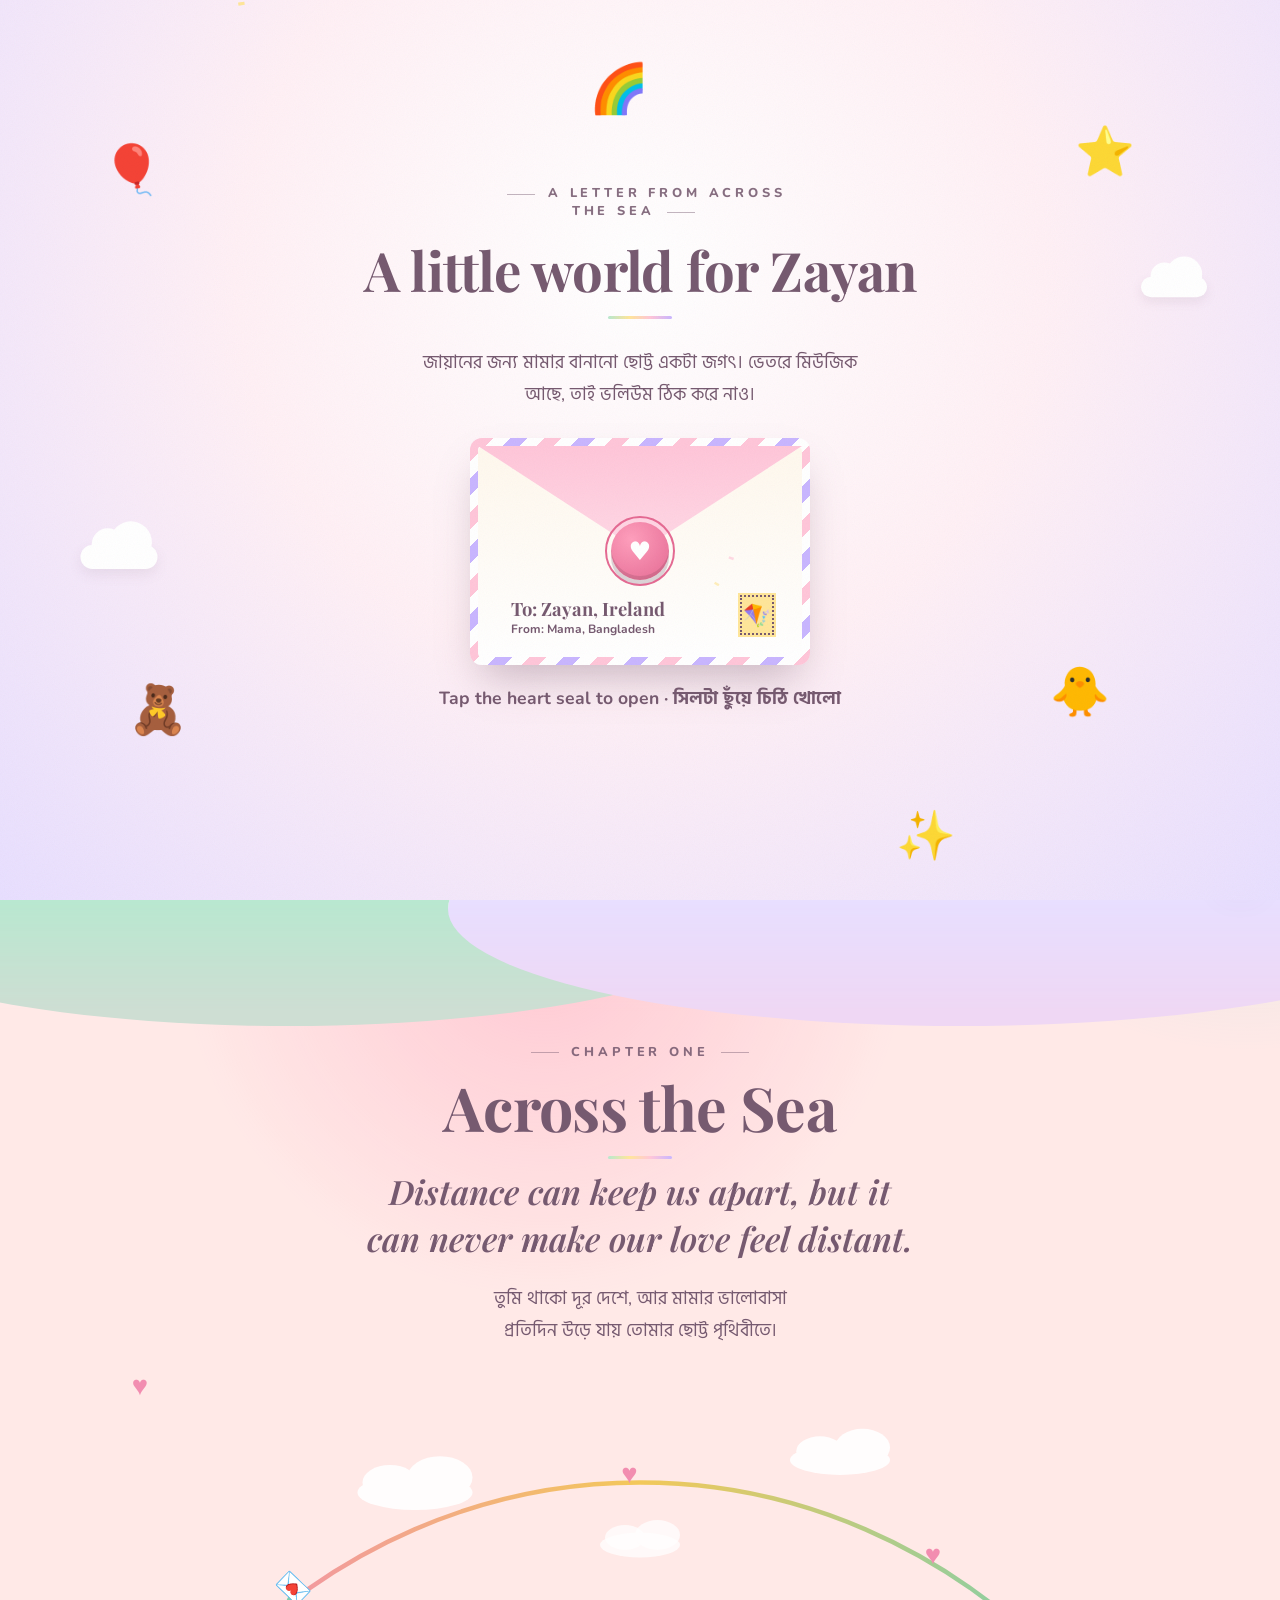
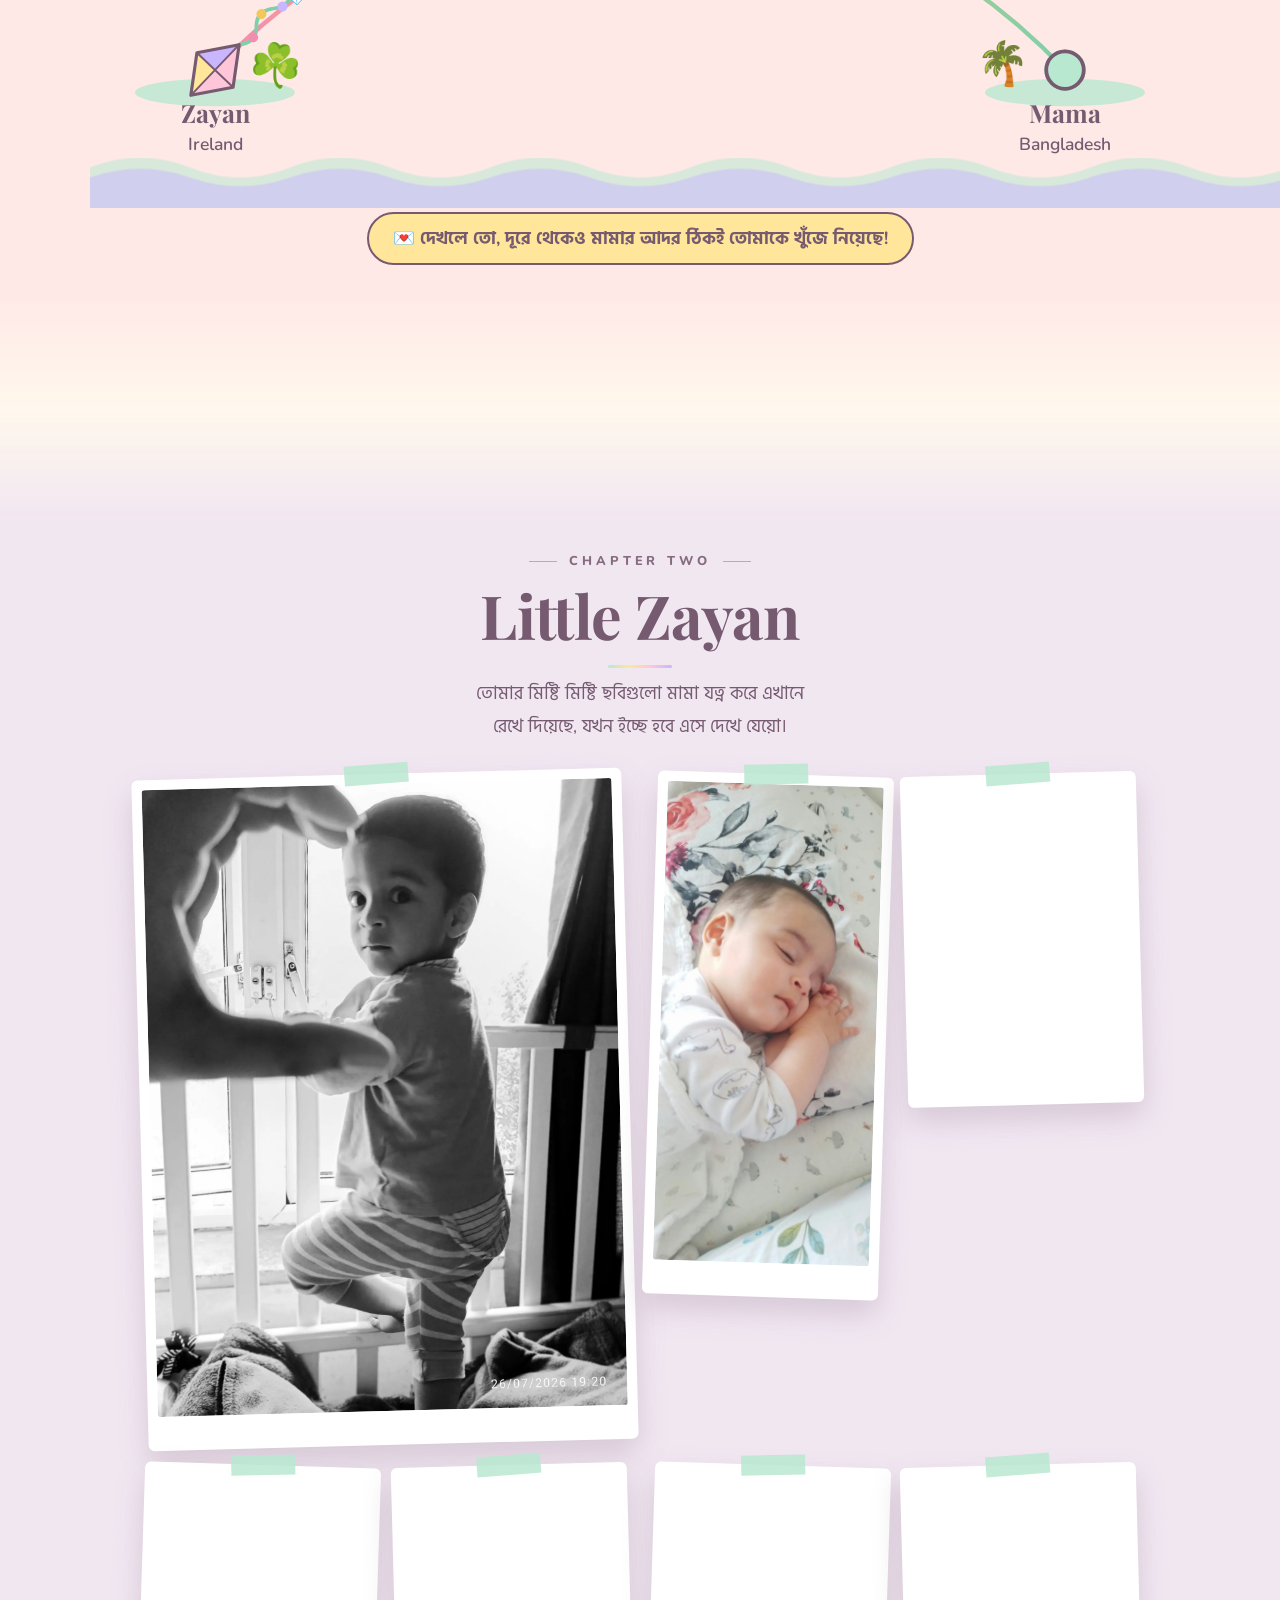
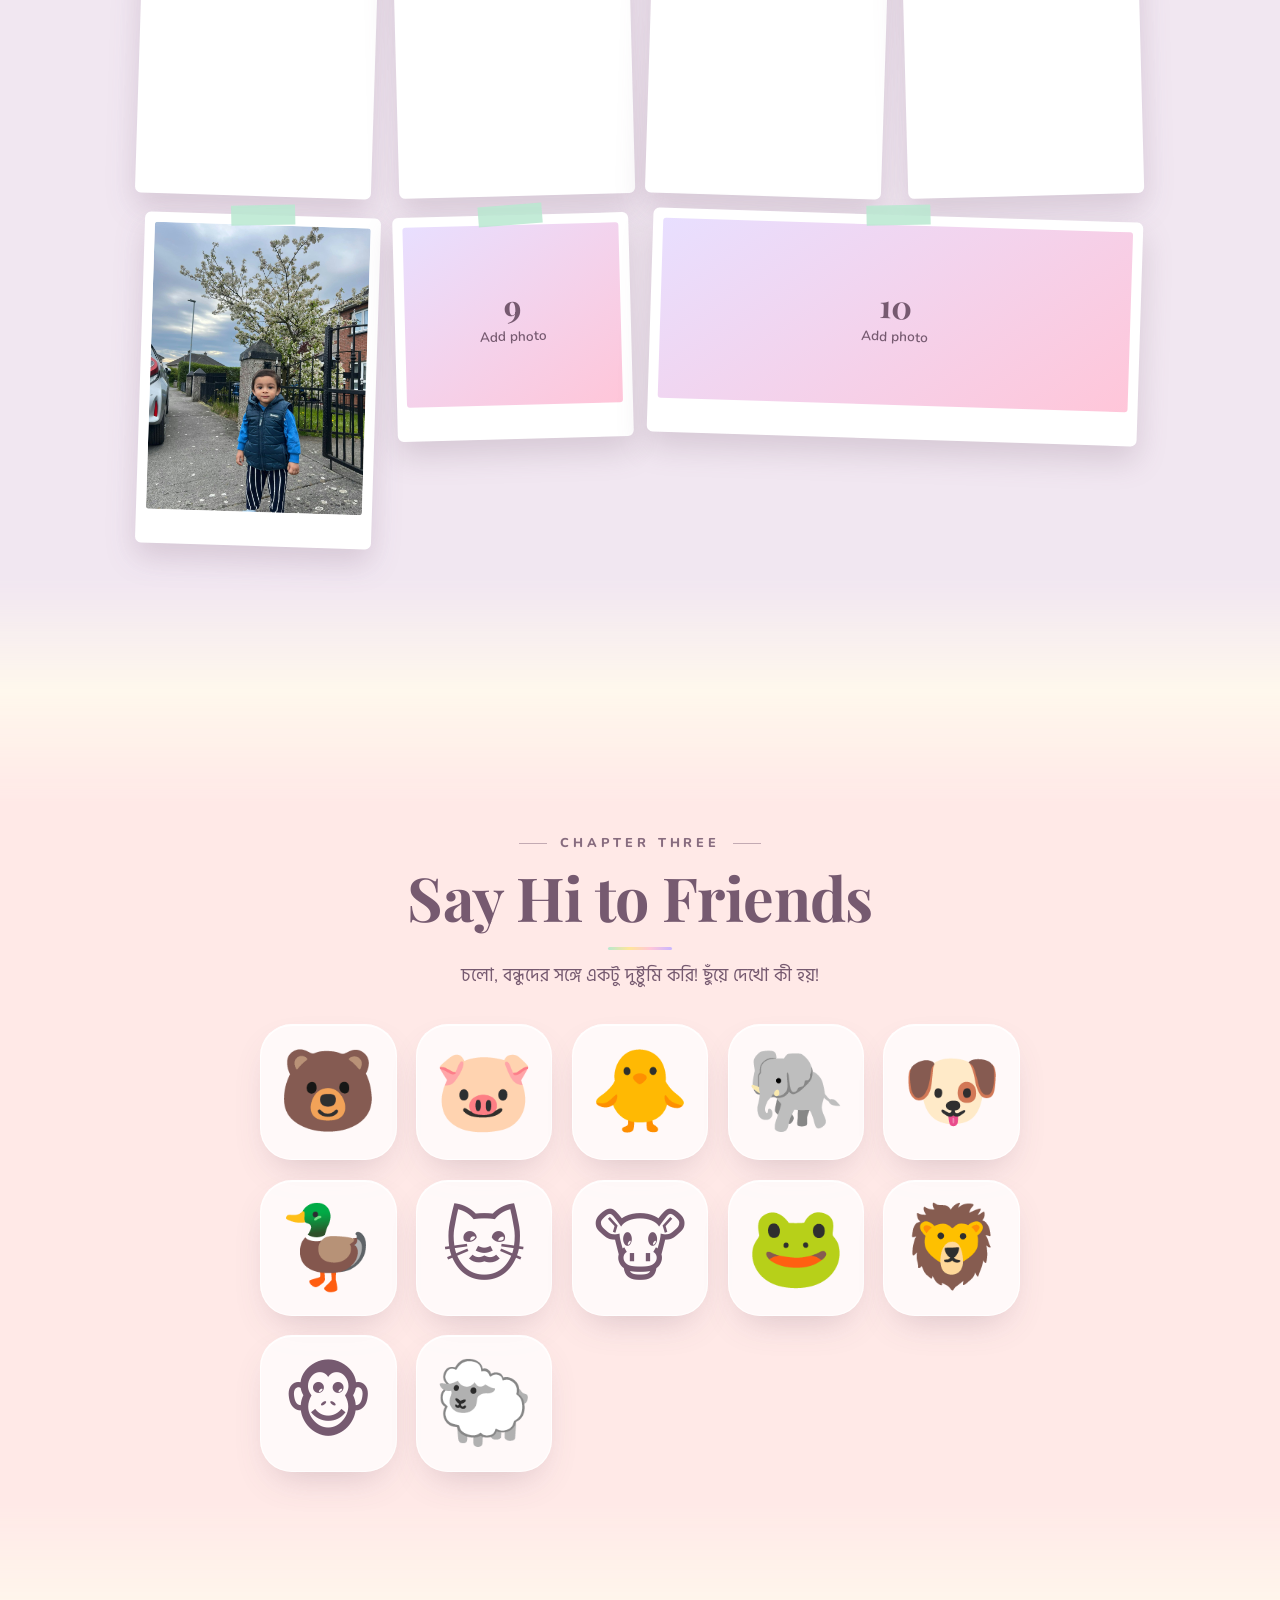
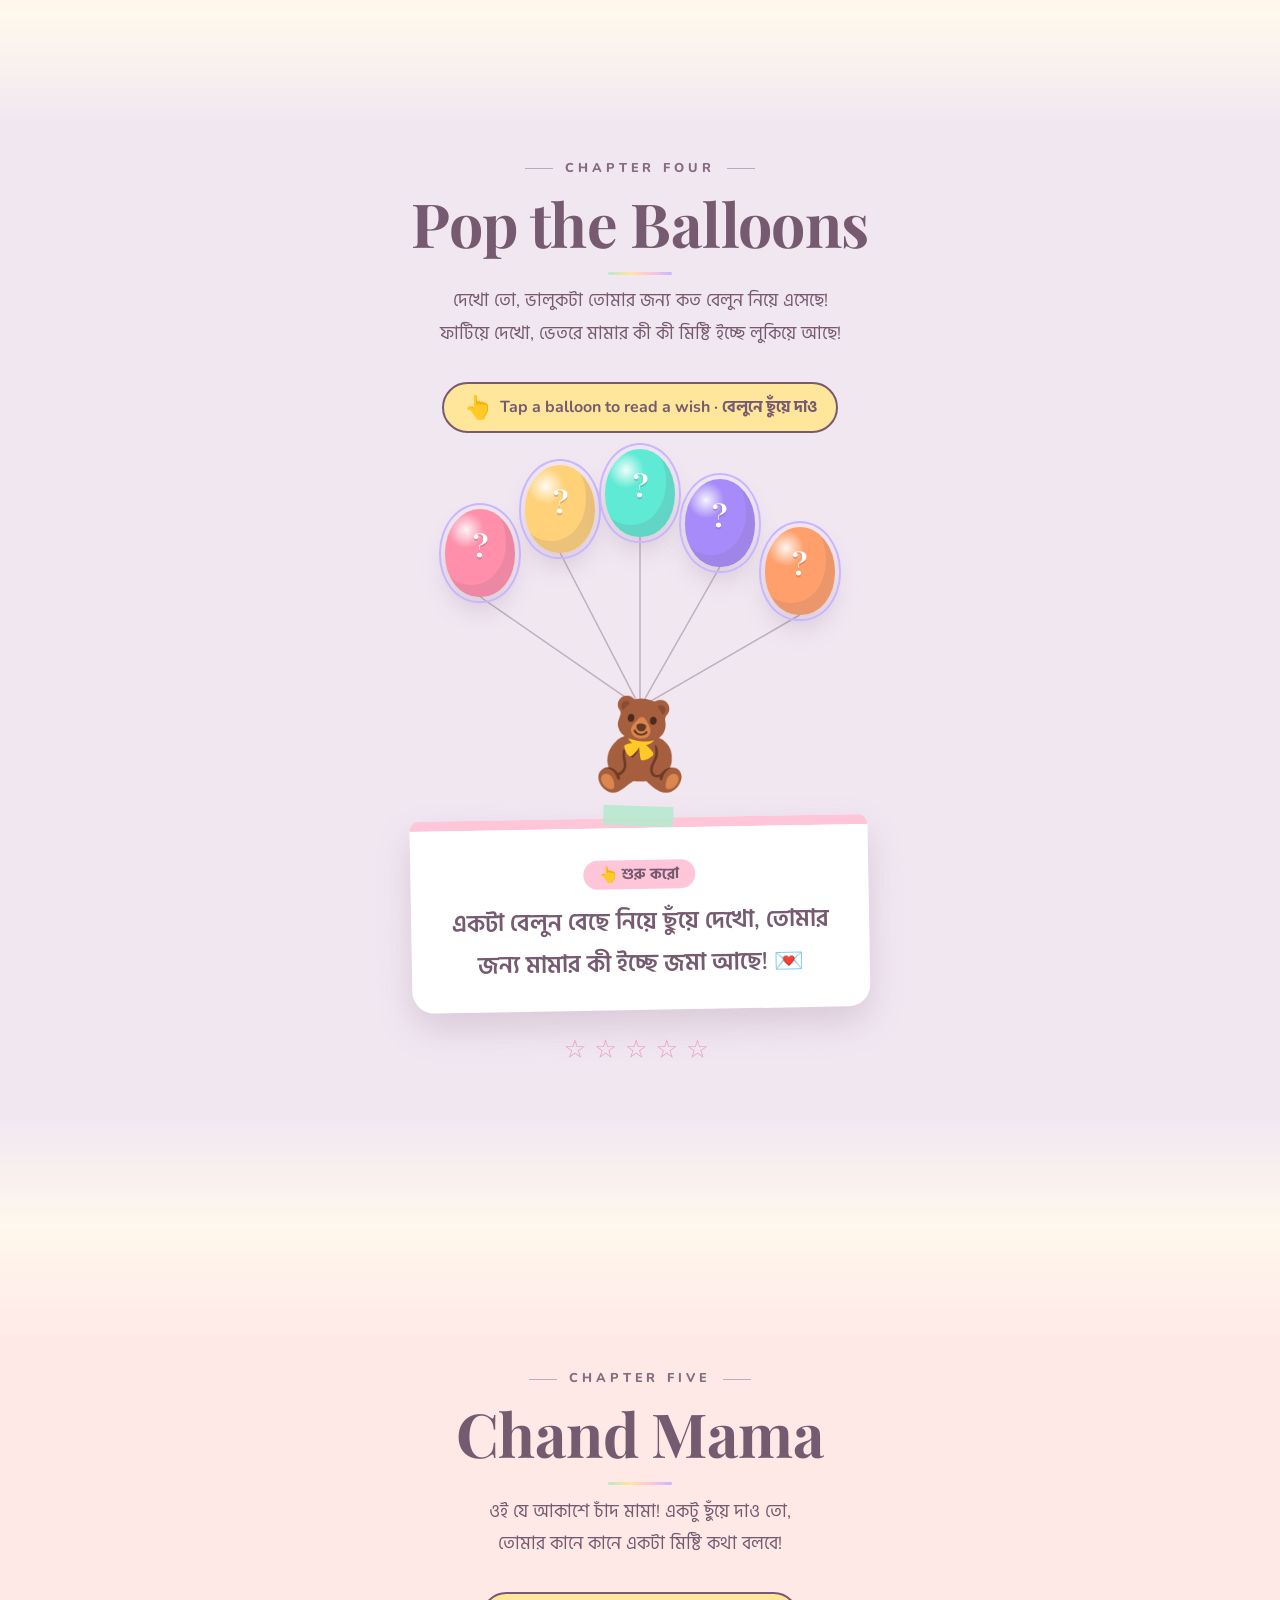
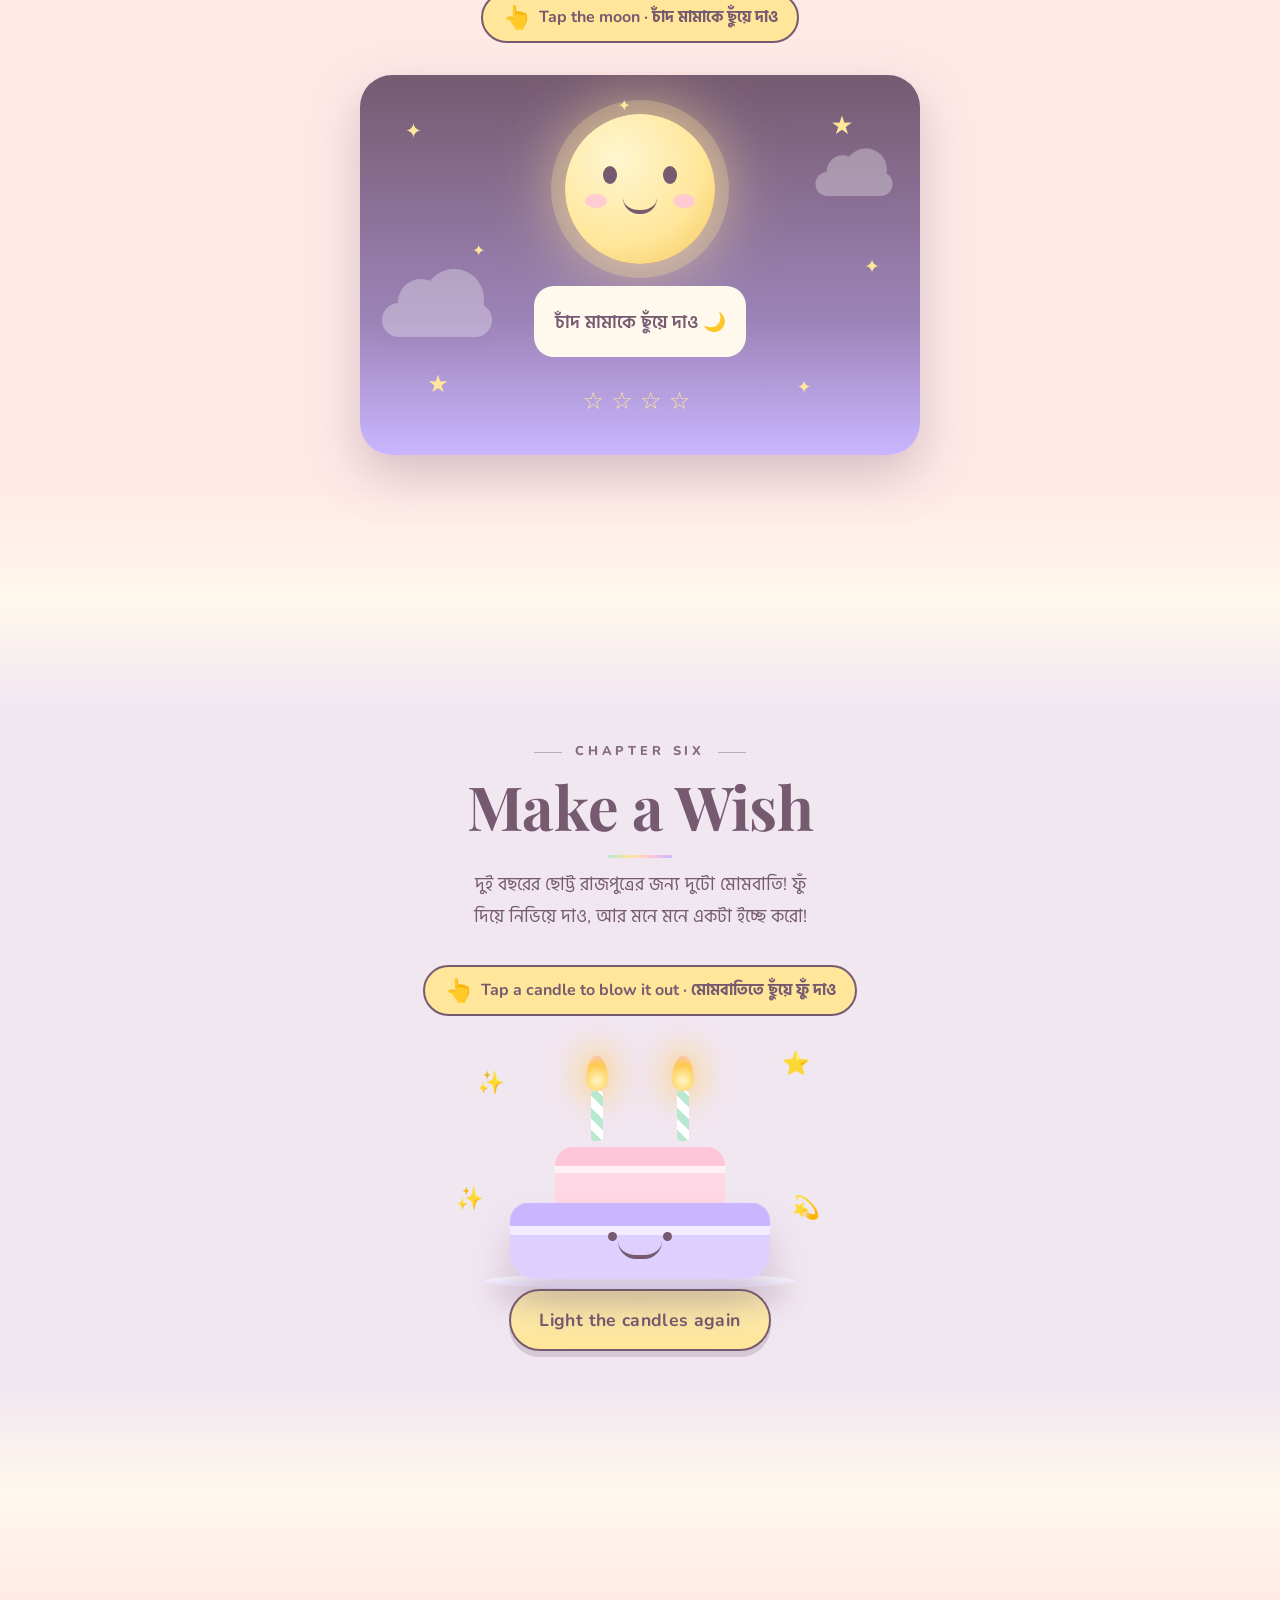
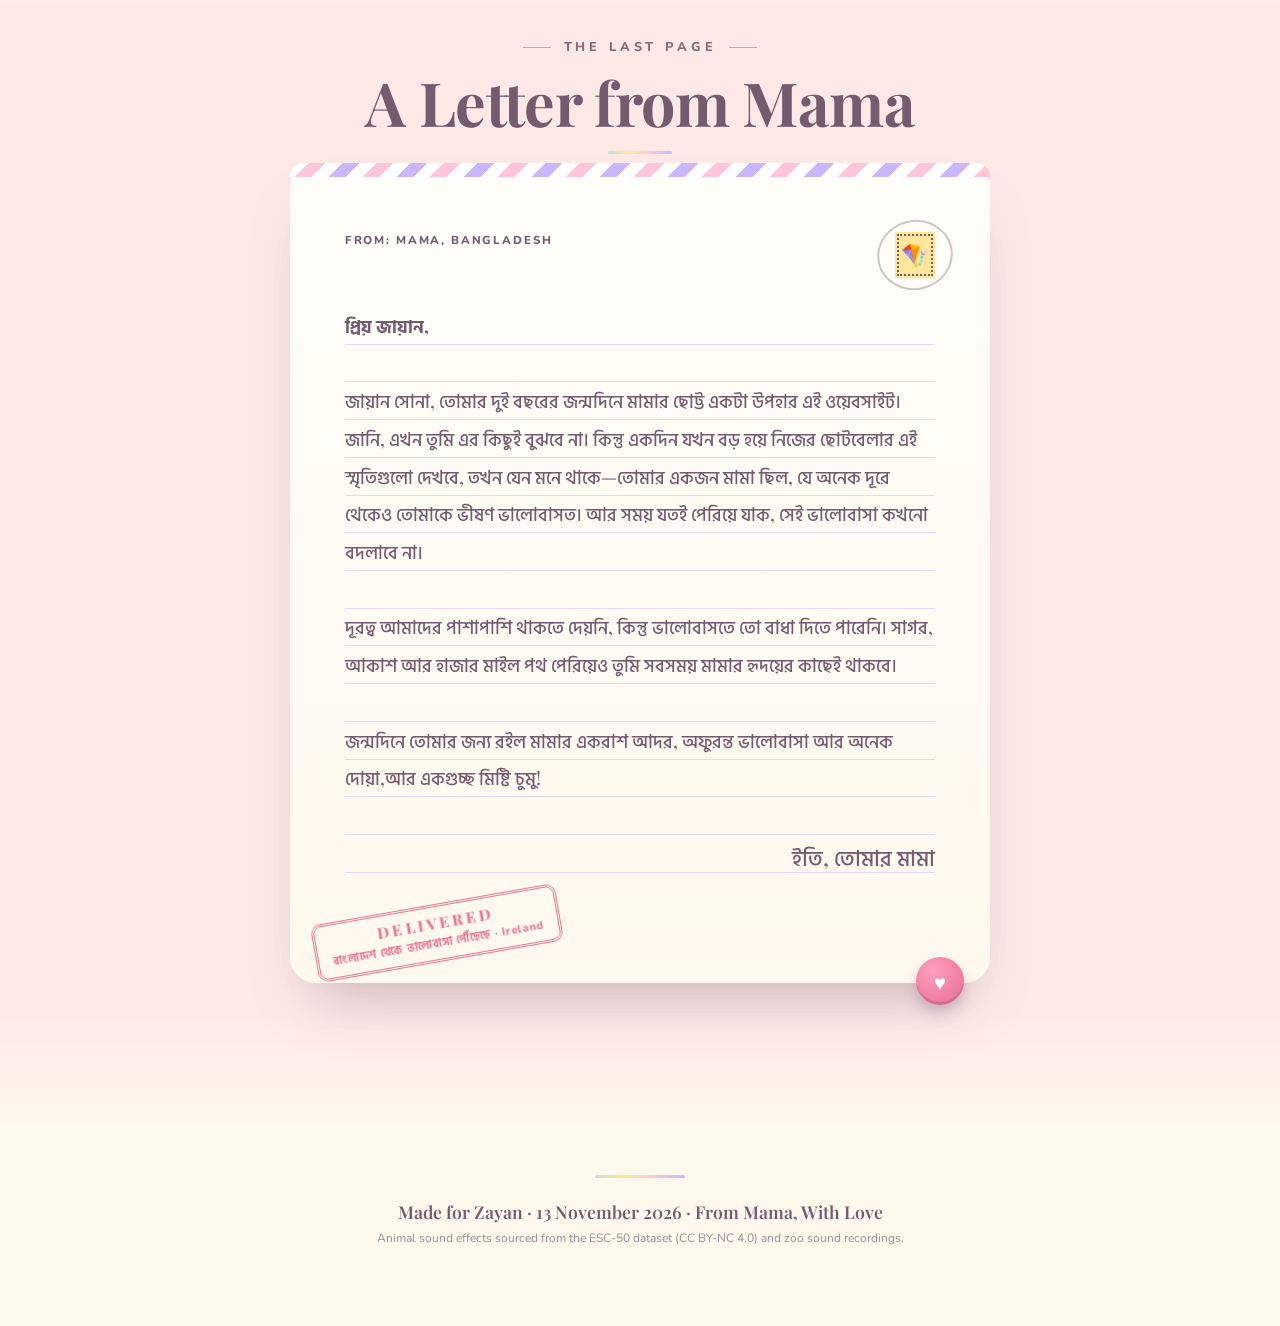
==== commit 4f137632: "feat: add birthday photos to gallery" ====
--- a/index.html
+++ b/index.html
@@ -3,7 +3,7 @@
 <head>
 <meta charset="utf-8">
 <meta name="viewport" content="width=device-width, initial-scale=1, viewport-fit=cover">
-<title>Happy 2nd Birthday, Jayan</title>
+<title>Happy 2nd Birthday, Zayan</title>
 <link rel="preconnect" href="https://fonts.googleapis.com">
 <link rel="stylesheet" href="https://fonts.googleapis.com/css2?family=Hind+Siliguri:wght@400;500;600&family=Nunito:wght@400;600;700&family=Playfair+Display:wght@600;700;800&display=swap">
 <style>
@@ -269,19 +269,19 @@
 <div class="aur a1"></div><div class="aur a2"></div><div class="aur a3"></div>
 <canvas id="fx" aria-hidden="true"></canvas>
 <div class="bar" id="bar"></div>
-<div class="yay" id="yay" role="dialog" aria-modal="true" aria-label="Happy Birthday Jayan"><h2>Happy Birthday, Jayan!</h2><p>শুভ জন্মদিন, জয়ান সোনা! মামা তোমাকে অনেক অনেক ভালোবাসে।</p><div class="row" aria-hidden="true"><span style="--i:0">🐻</span><span style="--i:1">🐰</span><span style="--i:2">🐥</span><span style="--i:3">🐘</span><span style="--i:4">🐶</span><span style="--i:5">🦆</span></div><button class="btn" id="yayx">Yay! Thank you</button></div>
+<div class="yay" id="yay" role="dialog" aria-modal="true" aria-label="Happy Birthday Zayan"><h2>Happy Birthday, Zayan!</h2><p>“শুভ জন্মদিন, আমার আদরের জায়ান সোনা! তোমার ছোট্ট পৃথিবীটা হাসি, আনন্দ আর রঙিন স্বপ্নে ভরে উঠুক। মামার সবটুকু ভালোবাসা আর দোয়া সবসময় তোমার জন্য।” ❤️</p><div class="row" aria-hidden="true"><span style="--i:0">🐻</span><span style="--i:1">🐰</span><span style="--i:2">🐥</span><span style="--i:3">🐘</span><span style="--i:4">🐶</span><span style="--i:5">🦆</span></div><button class="btn" id="yayx">Yay! Thank you</button></div>
 
 <div class="gate" id="gate">
   <div class="fzs" aria-hidden="true"><span class="fz" style="left:8%;top:14%;--t:4s;--k:0">🎈</span><span class="fz" style="left:84%;top:12%;--t:5s;--k:0">⭐</span><span class="fz" style="left:10%;top:74%;--t:4.5s;--k:0">🧸</span><span class="fz" style="left:82%;top:72%;--t:3.8s;--k:0">🐥</span><span class="fz" style="left:46%;top:5%;--t:5.5s;--k:0">🌈</span><span class="fz" style="left:70%;top:88%;--t:4.2s;--k:0">✨</span></div>
   <i class="cloud" style="left:5%;top:60%;scale:.7" aria-hidden="true"></i><i class="cloud" style="right:4%;top:30%;scale:.6;animation-delay:-4s" aria-hidden="true"></i>
   <p class="chap">A letter from across the sea</p>
-  <h2>A little world for Jayan</h2>
-  <p>জয়ানের জন্য মামার বানানো ছোট্ট একটা জগৎ। ভেতরে মিউজিক আছে, তাই ভলিউম ঠিক করে নাও।</p>
+  <h2>A little world for Zayan</h2>
+  <p>জায়ানের জন্য মামার বানানো ছোট্ট একটা জগৎ। ভেতরে মিউজিক আছে, তাই ভলিউম ঠিক করে নাও।</p>
   <div class="env">
     <div class="back"></div>
-    <div class="card" aria-hidden="true"><span>Happy 2nd Birthday,<br>Jayan 💛</span></div>
+    <div class="card" aria-hidden="true"><span>Happy 2nd Birthday,<br>Zayan ♥️</span></div>
     <div class="front"></div>
-    <div class="addr"><b>To: Jayan, Ireland</b><small>From: Mama, Bangladesh</small></div>
+    <div class="addr"><b>To: Zayan, Ireland</b><small>From: Mama, Bangladesh</small></div>
     <div class="stamp" aria-hidden="true">🪁</div>
     <div class="flap"></div>
     <button class="seal" id="seal" aria-label="Open the letter">♥</button>
@@ -296,11 +296,11 @@
   <div class="sky" aria-hidden="true"><svg class="rainbow" viewBox="0 0 400 200"><path d="M20 200A180 180 0 0 1 380 200" stroke="#FFC6D9"/><path d="M40 200A160 160 0 0 1 360 200" stroke="#FFE69A"/><path d="M60 200A140 140 0 0 1 340 200" stroke="#B9E8D0"/><path d="M80 200A120 120 0 0 1 320 200" stroke="#C9B6FF"/></svg><i class="cloud c1"></i><i class="cloud c2"></i><i class="cloud c3"></i></div>
   <div class="scene" aria-hidden="true"><i class="hill h1"></i><i class="hill h2"></i><svg class="castle" viewBox="0 -16 140 136" fill="none" stroke="#765A70" stroke-width="2.5" stroke-linejoin="round" stroke-linecap="round"><rect x="10" y="50" width="28" height="70" fill="#FFC6D9"/><polygon points="6,50 24,20 42,50" fill="#C9B6FF"/><rect x="102" y="50" width="28" height="70" fill="#FFC6D9"/><polygon points="98,50 116,20 134,50" fill="#C9B6FF"/><rect x="40" y="40" width="60" height="80" fill="#FFF0F5"/><polygon points="36,40 70,0 104,40" fill="#C9B6FF"/><line x1="70" y1="0" x2="70" y2="-14"/><polygon points="70,-14 88,-8 70,-2" fill="#FFE69A"/><path d="M60 120V92a10 10 0 0 1 20 0V120" fill="#765A70"/><circle cx="24" cy="76" r="6" fill="#FFE69A"/><circle cx="116" cy="76" r="6" fill="#FFE69A"/><circle cx="70" cy="64" r="7" fill="#FFE69A"/></svg></div>
   <div class="big2" aria-hidden="true">2</div>
-  <div class="fzs" aria-hidden="true"><span class="fz" style="left:8%;top:22%;--t:4s;--k:30">🎈</span><span class="fz" style="left:84%;top:16%;--t:5s;--k:-24">⭐</span><span class="fz" style="left:11%;top:70%;--t:4.5s;--k:20">🧸</span><span class="fz" style="left:80%;top:66%;--t:3.8s;--k:-34">🐥</span><span class="fz" style="left:46%;top:7%;--t:5.5s;--k:16">🌈</span><span class="fz" style="left:68%;top:86%;--t:4.2s;--k:26">🦄</span><span class="fz" style="left:22%;top:9%;--t:6s;--k:-18">☁️</span><span class="fz" style="left:90%;top:42%;--t:4.8s;--k:22">🎁</span></div>
+  <div class="fzs" aria-hidden="true"><span class="fz" style="left:8%;top:22%;--t:4s;--k:30">🎈</span><span class="fz" style="left:84%;top:16%;--t:5s;--k:-24">⭐</span><span class="fz" style="left:11%;top:70%;--t:4.5s;--k:20">🫍</span><span class="fz" style="left:80%;top:66%;--t:3.8s;--k:-34">🐥</span><span class="fz" style="left:46%;top:7%;--t:5.5s;--k:16">🐼</span><span class="fz" style="left:68%;top:86%;--t:4.2s;--k:26">🦄</span><span class="fz" style="left:22%;top:9%;--t:6s;--k:-18">🦖</span><span class="fz" style="left:90%;top:42%;--t:4.8s;--k:22">🎁</span></div>
   <div class="hero-in">
     <div class="kicker">✦ Happy 2nd Birthday ✦</div>
-    <h1 class="name" id="name" aria-label="Jayan"></h1>
-    <p class="bn">শুভ জন্মদিন, জয়ান সোনা!</p>
+    <h1 class="name" id="name" aria-label="Zayan"></h1>
+    <p class="bn">“শুভ জন্মদিন, ছোট্ট রাজপুত্র জায়ান!” 🎂</p>
     <div class="note glass" id="note"></div>
     <a class="btn" id="begin" href="#distance" data-mag>Begin the journey</a>
     <p class="cue" aria-hidden="true">scroll down ↓</p>
@@ -311,7 +311,7 @@
   <p class="chap rv">Chapter One</p>
   <h2 class="rv">Across the Sea</h2>
   <p class="quote rv" style="--d:.1s">Distance can keep us apart, but it can never make our love feel distant.</p>
-  <p class="sub rv" style="--d:.2s">মাঝখানে অনেক সাগর, অনেক আকাশ। তবুও মামার মন প্রতিদিন তোমার কাছেই থাকে।</p>
+  <p class="sub rv" style="--d:.2s">তুমি থাকো দূর দেশে, আর মামার ভালোবাসা প্রতিদিন উড়ে যায় তোমার ছোট্ট পৃথিবীতে।</p>
   <svg class="map rv" id="map" viewBox="0 0 800 310" role="img" aria-label="A kite flying on a thread from Bangladesh to Ireland">
     <defs><linearGradient id="g" x1="1" x2="0"><stop offset="0" stop-color="#7FCFAB"/><stop offset=".5" stop-color="#F3C85A"/><stop offset="1" stop-color="#F28DB0"/></linearGradient></defs>
     <g aria-hidden="true"><g class="cl cl1"><ellipse cx="220" cy="78" rx="46" ry="14" fill="#fff"/><ellipse cx="200" cy="70" rx="22" ry="14" fill="#fff"/><ellipse cx="240" cy="66" rx="26" ry="17" fill="#fff"/></g>
@@ -323,31 +323,31 @@
     <path id="thread" d="M740 220C550 20 250 20 60 220" fill="none" stroke="url(#g)" stroke-width="3.5" stroke-linecap="round"/>
     <g class="hearts" aria-hidden="true"><text class="ht" text-anchor="middle">♥<animateMotion dur="6s" repeatCount="indefinite" begin="0s"><mpath href="#thread"/></animateMotion></text><text class="ht" text-anchor="middle">♥<animateMotion dur="6s" repeatCount="indefinite" begin="2s"><mpath href="#thread"/></animateMotion></text><text class="ht" text-anchor="middle">♥<animateMotion dur="6s" repeatCount="indefinite" begin="4s"><mpath href="#thread"/></animateMotion></text></g>
     <circle class="ring" cx="740" cy="220" r="15" fill="none" stroke="#7FCFAB" stroke-width="3"/><circle cx="740" cy="220" r="15" fill="#B9E8D0" stroke="#765A70" stroke-width="3"/><text x="740" y="262" text-anchor="middle">Mama</text><text class="s" x="740" y="284" text-anchor="middle">Bangladesh</text>
-    <circle class="ring r2" cx="60" cy="220" r="15" fill="none" stroke="#F28DB0" stroke-width="3"/><circle cx="60" cy="220" r="15" fill="#FFC6D9" stroke="#765A70" stroke-width="3"/><text x="60" y="262" text-anchor="middle">Jayan</text><text class="s" x="60" y="284" text-anchor="middle">Ireland</text>
+    <circle class="ring r2" cx="60" cy="220" r="15" fill="none" stroke="#F28DB0" stroke-width="3"/><circle cx="60" cy="220" r="15" fill="#FFC6D9" stroke="#765A70" stroke-width="3"/><text x="60" y="262" text-anchor="middle">Zayan</text><text class="s" x="60" y="284" text-anchor="middle">Ireland</text>
     <g id="kite"><g class="ksway"><g class="ktail"><path d="M0 28q-9 11 0 20t0 20t0 20" fill="none" stroke="#7FCFAB" stroke-width="3" stroke-linecap="round"/><circle cx="-4" cy="40" r="4" fill="#F28DB0"/><circle cx="4" cy="58" r="4" fill="#F3C85A"/><circle cx="-4" cy="74" r="4" fill="#C9B6FF"/><text class="env" x="0" y="98" text-anchor="middle">💌</text></g><polygon points="0,-28 20,0 0,28 -20,0" fill="#FFC6D9"/><polygon points="0,-28 20,0 0,0" fill="#FFE69A"/><polygon points="0,0 20,0 0,28" fill="#C9B6FF"/><path d="M0 -28V28M-20 0H20" stroke="#765A70" stroke-width="1.5"/><polygon points="0,-28 20,0 0,28 -20,0" fill="none" stroke="#765A70" stroke-width="2.5" stroke-linejoin="round"/></g></g>
   </svg>
-  <p class="arr" id="arr" aria-live="polite">💌 মামার আদর ঠিকঠাক পৌঁছে গেছে!</p>
+  <p class="arr" id="arr" aria-live="polite">💌 দেখলে তো, দূরে থেকেও মামার আদর ঠিকই তোমাকে খুঁজে নিয়েছে!</p>
 </section>
 
 <section id="photos">
   <p class="chap rv">Chapter Two</p>
-  <h2 class="rv">Little Jayan</h2>
-  <p class="sub rv" style="--d:.1s">তোমার ছবিগুলো মামা এখানে সাজিয়ে রেখেছে, যেন তুমি যখনই চাও দেখতে পাও।</p>
+  <h2 class="rv">Little Zayan</h2>
+  <p class="sub rv" style="--d:.1s">তোমার মিষ্টি মিষ্টি ছবিগুলো মামা যত্ন করে এখানে রেখে দিয়েছে, যখন ইচ্ছে হবে এসে দেখে যেয়ো।</p>
   <div class="grid" id="grid"></div>
 </section>
-<div class="lb" id="lb" role="dialog" aria-modal="true" aria-label="Photo viewer" hidden><img id="lbi" alt="Jayan"><button id="lbp" aria-label="Previous photo">‹</button><button id="lbn" aria-label="Next photo">›</button><button id="lbx" aria-label="Close">×</button></div>
+<div class="lb" id="lb" role="dialog" aria-modal="true" aria-label="Photo viewer" hidden><img id="lbi" alt="Zayan"><button id="lbp" aria-label="Previous photo">‹</button><button id="lbn" aria-label="Next photo">›</button><button id="lbx" aria-label="Close">×</button></div>
 
 <section id="friends">
   <p class="chap rv">Chapter Three</p>
   <h2 class="rv">Say Hi to Friends</h2>
-  <p class="sub rv" style="--d:.1s">বন্ধুদের ছুঁয়ে দাও, দেখো কী হয়!</p>
+  <p class="sub rv" style="--d:.1s">চলো, বন্ধুদের সঙ্গে একটু দুষ্টুমি করি! ছুঁয়ে দেখো কী হয়!</p>
   <div class="fr" id="fr"></div>
 </section>
 
 <section id="balloons">
   <p class="chap rv">Chapter Four</p>
   <h2 class="rv">Pop the Balloons</h2>
-  <p class="sub rv" style="--d:.1s">ভালুকের হাতে বেলুন ধরা আছে। একটা একটা করে ফাটাও, প্রতিটায় মামার একটা ইচ্ছে লুকিয়ে আছে!</p>
+  <p class="sub rv" style="--d:.1s">দেখো তো, ভালুকটা তোমার জন্য কত বেলুন নিয়ে এসেছে! ফাটিয়ে দেখো, ভেতরে মামার কী কী মিষ্টি ইচ্ছে লুকিয়ে আছে!</p>
   <p class="hint" id="hint"><span class="fin" aria-hidden="true">👆</span> Tap a balloon to read a wish · বেলুনে ছুঁয়ে দাও</p>
   <div class="bunch rv" id="bunch"><svg class="strings" id="strings" viewBox="0 0 100 100" preserveAspectRatio="none" aria-hidden="true"></svg><div class="bear" id="bear" aria-hidden="true">🧸</div></div>
   <div class="say glass" id="say" aria-live="polite"></div>
@@ -358,7 +358,7 @@
 <section id="moon">
   <p class="chap rv">Chapter Five</p>
   <h2 class="rv">Chand Mama</h2>
-  <p class="sub rv" style="--d:.1s">রাতের আকাশে চাঁদ মামা জেগে আছে। ওকে ছুঁয়ে দেখো, কিছু বলবে!</p>
+  <p class="sub rv" style="--d:.1s">ওই যে আকাশে চাঁদ মামা! একটু ছুঁয়ে দাও তো, তোমার কানে কানে একটা মিষ্টি কথা বলবে!</p>
   <p class="hint" id="hint3"><span class="fin" aria-hidden="true">👆</span> Tap the moon · চাঁদ মামাকে ছুঁয়ে দাও</p>
   <div class="night rv" id="night">
     <span class="nst" style="left:8%;top:12%;font-size:1.3rem" aria-hidden="true">✦</span><span class="nst" style="left:84%;top:10%;font-size:1.6rem;animation-delay:-.8s" aria-hidden="true">★</span><span class="nst" style="left:20%;top:44%;font-size:1rem;animation-delay:-1.4s" aria-hidden="true">✦</span><span class="nst" style="left:90%;top:48%;font-size:1.2rem;animation-delay:-.4s" aria-hidden="true">✦</span><span class="nst" style="left:12%;top:78%;font-size:1.5rem;animation-delay:-1.9s" aria-hidden="true">★</span><span class="nst" style="left:78%;top:80%;font-size:1.1rem;animation-delay:-1.1s" aria-hidden="true">✦</span><span class="nst" style="left:46%;top:6%;font-size:1rem;animation-delay:-.2s" aria-hidden="true">✦</span>
@@ -373,7 +373,7 @@
 <section id="cake">
   <p class="chap rv">Chapter Six</p>
   <h2 class="rv">Make a Wish</h2>
-  <p class="sub rv" style="--d:.1s">দুটো মোমবাতি, দুই বছর। ছুঁয়ে ফুঁ দাও!</p>
+  <p class="sub rv" style="--d:.1s">দুই বছরের ছোট্ট রাজপুত্রের জন্য দুটো মোমবাতি! ফুঁ দিয়ে নিভিয়ে দাও, আর মনে মনে একটা ইচ্ছে করো!</p>
   <p class="hint" id="hint2"><span class="fin" aria-hidden="true">👆</span> Tap a candle to blow it out · মোমবাতিতে ছুঁয়ে ফুঁ দাও</p>
   <div class="cake rv" style="--d:.2s">
     <div class="candles" id="candles">
@@ -394,16 +394,16 @@
     <i class="airband" aria-hidden="true"></i>
     <div class="phead rv"><p class="from">From: Mama, Bangladesh</p><div class="pstamp" aria-hidden="true">🪁</div></div>
     <div class="plines">
-      <p class="rv">প্রিয় জয়ান,</p>
-      <p class="rv" style="--d:.3s">তোমার দুই বছরের জন্মদিনে মামা এই ছোট্ট জগতটা বানিয়েছে। তুমি হয়তো এখন বুঝবে না, মামা কেন এত দূর থেকে এটা তৈরি করল। কিন্তু একদিন তুমি বড় হয়ে যখন এটা আবার খুলে দেখবে, তখন যেন জানতে পারো, তোমার মামা তোমাকে খুব ভালোবাসত, আর এখনও ভালোবাসে।</p>
-      <p class="rv" style="--d:.6s">আমাদের মাঝখানে সাগর আছে, আকাশ আছে, হাজার হাজার মাইল পথ আছে। তবু ভালোবাসার কাছে এসব কিছুই না।</p>
-      <p class="rv" style="--d:.9s">জন্মদিনের অনেক অনেক আদর আর ভালোবাসা, মামা</p>
+      <p class="rv">প্রিয় জায়ান,</p>
+      <p class="rv" style="--d:.3s">জায়ান সোনা, তোমার দুই বছরের জন্মদিনে মামার ছোট্ট একটা উপহার এই ওয়েবসাইট। জানি, এখন তুমি এর কিছুই বুঝবে না। কিন্তু একদিন যখন বড় হয়ে নিজের ছোটবেলার এই স্মৃতিগুলো দেখবে, তখন যেন মনে থাকে—তোমার একজন মামা ছিল, যে অনেক দূরে থেকেও তোমাকে ভীষণ ভালোবাসত। আর সময় যতই পেরিয়ে যাক, সেই ভালোবাসা কখনো বদলাবে না।</p>
+      <p class="rv" style="--d:.6s">দূরত্ব আমাদের পাশাপাশি থাকতে দেয়নি, কিন্তু ভালোবাসতে তো বাধা দিতে পারেনি। সাগর, আকাশ আর হাজার মাইল পথ পেরিয়েও তুমি সবসময় মামার হৃদয়ের কাছেই থাকবে।</p>
+      <p class="rv" style="--d:.9s">জন্মদিনে তোমার জন্য রইল মামার একরাশ আদর, অফুরন্ত ভালোবাসা আর অনেক দোয়া,আর একগুচ্ছ মিষ্টি চুমু!</p>
       <p class="sign rv" style="--d:1.2s">ইতি, তোমার মামা</p>
     </div>
-    <div class="dstamp rv" style="--d:2s" aria-hidden="true"><b>DELIVERED</b><span>পৌঁছে গেছে · Ireland</span></div>
+    <div class="dstamp rv" style="--d:2s" aria-hidden="true"><b>DELIVERED</b><span>বাংলাদেশ থেকে ভালোবাসা পৌঁছেছে · Ireland</span></div>
   </article>
 </section>
-<footer>Jayan · 13 November 2026 · Made with love by Mama<br><small style="font:400 .75rem var(--sans);opacity:.7">Animal sounds: ESC-50 dataset (CC BY-NC 4.0) and zoo-sounds clips</small></footer>
+<footer>Made for Zayan · 13 November 2026 · From Mama, With Love<br><small style="font:400 .75rem var(--sans);opacity:.7">Animal sound effects sourced from the ESC-50 dataset (CC BY-NC 4.0) and zoo sound recordings.</small></footer>
 </main>
 
 <script>
@@ -411,10 +411,21 @@
 "use strict";
 var $=function(i){return document.getElementById(i)},RM=matchMedia("(prefers-reduced-motion: reduce)").matches,fine=matchMedia("(pointer:fine)").matches;
 /* Photos: put image data URIs / paths in PHOTOS to publish them with the page */
-var PHOTOS=["","","","","","","","","",""];
+var PHOTOS = [
+    "images/1.jpg",
+    "images/2.jpg",
+    "images/3.jpg",
+    "images/4.jpg",
+    "images/5.jpg",
+    "images/6.jpg",
+    "images/7.jpg",
+    "images/8.jpg",
+    "",
+    ""
+];
 
 /* title letters */
-"Jayan".split("").forEach(function(c,i){var s=document.createElement("span");s.textContent=c;s.style.setProperty("--i",i);s.setAttribute("aria-hidden","true");$("name").appendChild(s)});
+"Zayan".split("").forEach(function(c,i){var s=document.createElement("span");s.textContent=c;s.style.setProperty("--i",i);s.setAttribute("aria-hidden","true");$("name").appendChild(s)});
 
 /* canvas: stars + particles */
 var cv=$("fx"),cx=cv.getContext("2d"),W,H,D=Math.min(1.5,devicePixelRatio||1),stars=[],P=[],mx=0,my=0,run=false;
@@ -451,7 +462,7 @@
   setTimeout(function(){g.classList.add("open");document.body.classList.remove("lock");document.body.classList.add("go");burst(W/2,H/2,120)},RM?150:1400)};
 
 /* love notes: soft rotating messages from Mama */
-var NT=["মামা তোমাকে অনেক ভালোবাসে 💛","সাগর পেরিয়ে অনেক আদর পাঠালাম 🌊","তোমার হাসিটা মামার সবচেয়ে প্রিয় 😊","দুই বছরের মামা, আলোর মতো বড় হও ✨"],ni=0,nb=$("note");
+var NT=["মামা তোমাকে অনেক ভালোবাসে ❤️","সাগর পেরিয়ে অনেক আদর পাঠালাম 🧸","তোমার হাসিটাই মামার সবচেয়ে প্রিয় 🌻","দুই বছরের সোনা, সুন্দর স্বপ্ন নিয়ে বড় হও 🦋"],ni=0,nb=$("note");
 nb.innerHTML="<span></span>";var ns=nb.firstChild;ns.textContent=NT[0];
 setInterval(function(){ns.classList.add("out");setTimeout(function(){ni=(ni+1)%NT.length;ns.textContent=NT[ni];ns.classList.remove("out")},600)},3600);
 
@@ -493,7 +504,7 @@
 PHOTOS.forEach(function(p,i){
   var b=document.createElement("button");b.type="button";b.className="tile rv";b.style.setProperty("--d",(i%2)*.08+"s");
   var inp=document.createElement("input");inp.type="file";inp.accept="image/*";inp.hidden=true;
-  function show(u){srcs[i]=u;b.innerHTML="";var m=new Image();m.src=u;m.alt="Jayan, photo "+(i+1);m.loading="lazy";m.decoding="async";b.appendChild(m);b.setAttribute("aria-label","Open photo "+(i+1))}
+  function show(u){srcs[i]=u;b.innerHTML="";var m=new Image();m.src=u;m.alt="Zayan, photo "+(i+1);m.loading="lazy";m.decoding="async";b.appendChild(m);b.setAttribute("aria-label","Open photo "+(i+1))}
   var u=p||read("jp"+i);
   if(u)show(u);else{b.innerHTML="<span>"+(i+1)+"<small>Add photo</small></span>";b.setAttribute("aria-label","Add photo "+(i+1))}
   b.onclick=function(){if(srcs[i])openLB(i);else inp.click()};
@@ -507,26 +518,26 @@
 ["top","distance","photos","friends","balloons","moon","cake","letter"].forEach(function(id){var el=$(id);if(el)so.observe(el)});
 
 /* balloons: the bear holds a bunch; popping one makes him read a wish */
-var WS=["তুমি সবসময় হাসিখুশি থেকো, মামা!","তোমার প্রতিটা দিন হোক রঙিন আর আনন্দে ভরা।","আলোর মতো বড় হও, সবার মুখে হাসি ফোটাও।","সুস্থ থেকো, ভালো থেকো, নিজের মতো করে বড় হও।","দূরে থাকলেও মামা তোমাকে অনেক অনেক ভালোবাসে।"],
+var WS=["সবসময় আনন্দে থেকো, আমার ছোট্ট সোনা 🧸","তোমার জীবন ভরে উঠুক রঙিন স্বপ্নে 🎨","ভালো মানুষ হয়ে বড় হও 🌟","শরীর-মন দুটোই ভালো রেখো 🍀","মামার আদর আর ভালোবাসা সবসময় তোমার জন্য 💌"],
 CL=["#ff8fab","#ffd27a","#5eead4","#a78bfa","#ff9f6b"],XS=[12,31,50,69,88],TS=[60,16,0,30,78],left=0,bunch=$("bunch"),strs=$("strings"),say=$("say");
 var BD=["১","২","৩","৪","৫"];
 function sayIt(t,l,c){say.style.setProperty("--wc",c||"#C9B6FF");say.innerHTML='<span class="wn"></span><span class="wt"></span>';say.firstChild.textContent=l||"";say.lastChild.textContent=t;say.classList.remove("sw");void say.offsetWidth;say.classList.add("sw")}
 function starRow(){$("starrow").textContent="★".repeat(WS.length-left)+"☆".repeat(left)}
 function blow(){
-  [].slice.call(bunch.querySelectorAll(".bl")).forEach(function(x){x.remove()});strs.innerHTML="";left=WS.length;starRow();sayIt("বেলুন ছুঁয়ে দেখো, ভেতরে মামার একটা ইচ্ছে লুকিয়ে আছে!","👆 শুরু করো","#FFC6D9");$("again").hidden=true;$("hint").hidden=false;
+  [].slice.call(bunch.querySelectorAll(".bl")).forEach(function(x){x.remove()});strs.innerHTML="";left=WS.length;starRow();sayIt("একটা বেলুন বেছে নিয়ে ছুঁয়ে দেখো, তোমার জন্য মামার কী ইচ্ছে জমা আছে! 💌","👆 শুরু করো","#FFC6D9");$("again").hidden=true;$("hint").hidden=false;
   WS.forEach(function(t,i){
     var b=document.createElement("button");b.type="button";b.className="bl";b.setAttribute("aria-label","Balloon "+(i+1)+": pop to hear a wish");
     b.style.cssText="--c:"+CL[i]+";left:"+XS[i]+"%;top:"+TS[i]+"px;--t:"+(3.4+i*.5)+"s;animation-delay:-"+i+"s";
     var ln=document.createElementNS("http://www.w3.org/2000/svg","line");ln.setAttribute("x1",XS[i]);ln.setAttribute("y1",(TS[i]+88)/340*100);ln.setAttribute("x2",50);ln.setAttribute("y2",76);strs.appendChild(ln);
     b.onclick=function(){var r=b.getBoundingClientRect(),bear=$("bear");pop();$("hint").hidden=true;emit(r.left+35,r.top+44,40,{c:[CL[i],"#ffd27a"]});b.classList.add("pop");b.disabled=true;ln.remove();left--;starRow();
       bear.classList.remove("hit");void bear.offsetWidth;bear.classList.add("hit");sq(300+i*60);
-      if(left)sayIt(t,"ইচ্ছে "+BD[WS.length-left-1]+" / "+BD[WS.length-1],CL[i]);else{sayIt("সবগুলো ইচ্ছে এখন তোমার,মামা! মামা তোমাকে অনেক অনেক ভালোবাসে। 💛","💛 সব ইচ্ছে তোমার","#FFE69A");$("again").hidden=false;burst(innerWidth/2,innerHeight/2,120)}};
+      if(left)sayIt(t,"ইচ্ছে "+BD[WS.length-left-1]+" / "+BD[WS.length-1],CL[i]);else{sayIt("সবগুলো ইচ্ছে এখন তোমার! মামা তোমাকে অনেক অনেক ভালোবাসে। ♥️","♥️ সব ইচ্ছে তোমার","#FFE69A");$("again").hidden=false;burst(innerWidth/2,innerHeight/2,120)}};
     bunch.appendChild(b)})
 }
 blow();$("again").onclick=blow;
 
 /* friends */
-var FR=[["🐻","গ্রর্র! আমি ভালুক"],["🐷","গোঁৎ গোঁৎ!"],["🐥","কিচিরমিচির!"],["🐘","পোঁ পোঁ পোঁ!"],["🐶","ঘেউ ঘেউ! হ্যালো জয়ান"],["🦆","প্যাঁক প্যাঁক!"],["🐱","মিউ মিউ! আমাকে আদর করো"],["🐮","হাম্বা হাম্বা!"],["🐸","ব্যাঙ ব্যাঙ! লাফ দিলাম"],["🦁","হালুম! আমি রাজা"],["🐵","উউ আআ! কলা কোথায়?"],["🐑","ব্যা ব্যা! আমি তুলতুলে"]];
+var FR=[["🐻","হেই! আমি ভালুক মামা, ভয় পেয়ো না! হিহি! 🐾"],["🐷","হ্যালো ছোট্ট বন্ধু! আমার সঙ্গে খেলবে? ঘোঁৎ ঘোঁৎ! 🐾"],["🐥","চিঁ চিঁ! তোমার জন্মদিনে আমার মিষ্টি গান! 🎶!"],["🐘","পোঁ পোঁ! চলো, একসঙ্গে মজা করি! 🎉"],["🐶","ঘেউ ঘেউ! তোমার সঙ্গে বন্ধুত্ব করতে এসেছি! 🦴"],["🦆","প্যাঁক প্যাঁক! হ্যালো জায়ান, আমি তোমার হাঁসছানা বন্ধু!"],["🐱","ম্যাঁও ম্যাঁও! তোমার কোলে একটু বসি? 💕"],["🐮","জায়ান সোনা! আমার সঙ্গে একটু খেলবে? 🐄"],["🐸","ঘ্যাঙর ঘ্যাঙ! দেখো জায়ান, কত উঁচুতে লাফ দিলাম!"],["🦁","হালুম! আমি বনের রাজা, জায়ান আমার বন্ধু!"],["🐵","এই যে জায়ান! আমার কলাটা কি তোমার কাছে লুকিয়ে রেখেছো? 🤭"],["🐑","আমি ছোট্ট তুলতুলে ভেড়া, তোমার বন্ধু হতে এসেছি! 💕"]];
 function sq(f){var a=ctx();if(!a||!on)return;var o=a.createOscillator(),g=a.createGain(),t=a.currentTime;o.type="sine";o.frequency.setValueAtTime(f,t);o.frequency.exponentialRampToValueAtTime(f*1.8,t+.14);g.gain.setValueAtTime(.09,t);g.gain.exponentialRampToValueAtTime(.0001,t+.25);o.connect(g);g.connect(a.destination);o.start();o.stop(t+.26)}
 /* real animal recordings (embedded mp3): bear, pig, chick, elephant, dog, duck, cat, cow, frog, lion, monkey, sheep */
 var SFX=[
@@ -541,8 +552,7 @@
 "[data-uri]",
 "[data-uri]",
 "[data-uri]",
-"[data-uri]"
-],AU=SFX.map(function(u){var x=new Audio(u);x.preload="auto";return x});
+"[data-uri]"],AU=SFX.map(function(u){var x=new Audio(u);x.preload="auto";return x});
 function animal(i){if(!on)return;AU.forEach(function(x){x.pause()});var x=AU[i];if(!x)return;x.currentTime=0;var r=x.play();if(r&&r.catch)r.catch(function(){})}
 FR.forEach(function(f,i){var b=document.createElement("button");b.type="button";b.className="fb glass rv";b.style.setProperty("--dl",-i*.7+"s");b.style.setProperty("--d",i*.08+"s");b.setAttribute("aria-label",f[1]);b.innerHTML=f[0]+'<span class="bub" aria-hidden="true">'+f[1]+"</span>";
   b.onclick=function(){b.classList.remove("hit");void b.offsetWidth;b.classList.add("hit");animal(i);clearTimeout(b.h);b.h=setTimeout(function(){b.classList.remove("hit")},1500)};
@@ -558,10 +568,10 @@
 
 /* candles */
 var cs=[].slice.call(document.querySelectorAll(".cd1"));
-cs.forEach(function(c){c.onclick=function(){if(c.classList.contains("off"))return;c.classList.add("off");$("hint2").hidden=true;puff();var r=c.getBoundingClientRect();emit(r.left+r.width/2,r.top+6,10,{c:["#b7b0d6"],s:.3,v:.7,up:1.8,r:3,l:55,g:-.012});if(cs.every(function(x){return x.classList.contains("off")})){$("msg").textContent="শুভ জন্মদিন, জয়ান সোনা! ফুঁ দিয়ে মোমবাতি নিভে গেছে, এবার মনে মনে একটা মিষ্টি ইচ্ছে করো। মামাও অনেক দূর থেকে তোমার জন্য ইচ্ছে করছে, তুমি যেন সবসময় হাসিখুশি আর সুস্থ থাকো। 🎂";var m=$("msg");m.classList.remove("sw");void m.offsetWidth;m.classList.add("sw");cheer()}}});
+cs.forEach(function(c){c.onclick=function(){if(c.classList.contains("off"))return;c.classList.add("off");$("hint2").hidden=true;puff();var r=c.getBoundingClientRect();emit(r.left+r.width/2,r.top+6,10,{c:["#b7b0d6"],s:.3,v:.7,up:1.8,r:3,l:55,g:-.012});if(cs.every(function(x){return x.classList.contains("off")})){$("msg").textContent="শুভ জন্মদিন, ছোট্ট জায়ান! 🎂 মোমবাতির আলো নিভে গেছে, কিন্তু তোমার জন্য মামার ভালোবাসা কখনো নিভবে না। এবার মনে মনে একটা ইচ্ছে করো। মামার ইচ্ছে, তোমার প্রতিটি দিন কাটুক হাসি, আনন্দ আর সুস্থতায়। 🌟";var m=$("msg");m.classList.remove("sw");void m.offsetWidth;m.classList.add("sw");cheer()}}});
 $("relight").onclick=function(){cs.forEach(function(c){c.classList.remove("off")});$("msg").textContent="";$("hint2").hidden=false};
 /* chand mama: tap the moon */
-var MM=["জয়ান সোনা, আমি চাঁদ মামা! তোমাকে রোজ রাতে দেখি।","তোমার মামাও আমাকে দেখে, আর তোমাকে খুব মনে করে।","একই চাঁদ দেখি আমরা, তাই আমরা আসলে কাছাকাছি।","এবার চোখ বুজে ঘুমিয়ে পড়ো, সুন্দর স্বপ্ন দেখো। 🌙"],mi=0,mmsg=$("mmsg"),moon=$("moonbtn"),night=$("night");
+var MM=["হ্যালো জায়ান! আমি চাঁদ মামা। প্রতিরাতে আকাশে এসে তোমাকে একবার দেখে যাই!🌕","জানো, তোমার মামাও আমাকে দেখে! আমাকে দেখলেই তার ছোট্ট জায়ানের কথা মনে পড়ে। ❤️","মাঝখানে অনেক দূরত্ব, কিন্তু চাঁদ তো একই! তাই চাঁদের আলোয় তোমরা দুজন সবসময় কাছাকাছি। ✨","এবার ঘুমের দেশে চলে যাও, সোনা। চাঁদ মামা তোমার পাহারায় থাকবে, তুমি মিষ্টি মিষ্টি স্বপ্ন দেখো। 🌕"],mi=0,mmsg=$("mmsg"),moon=$("moonbtn"),night=$("night");
 function moonSay(t){mmsg.textContent=t;mmsg.classList.remove("sw");void mmsg.offsetWidth;mmsg.classList.add("sw")}
 function ms(){$("mstars").textContent="★".repeat(mi)+"☆".repeat(MM.length-mi)}
 moonSay("চাঁদ মামাকে ছুঁয়ে দাও 🌙");ms();
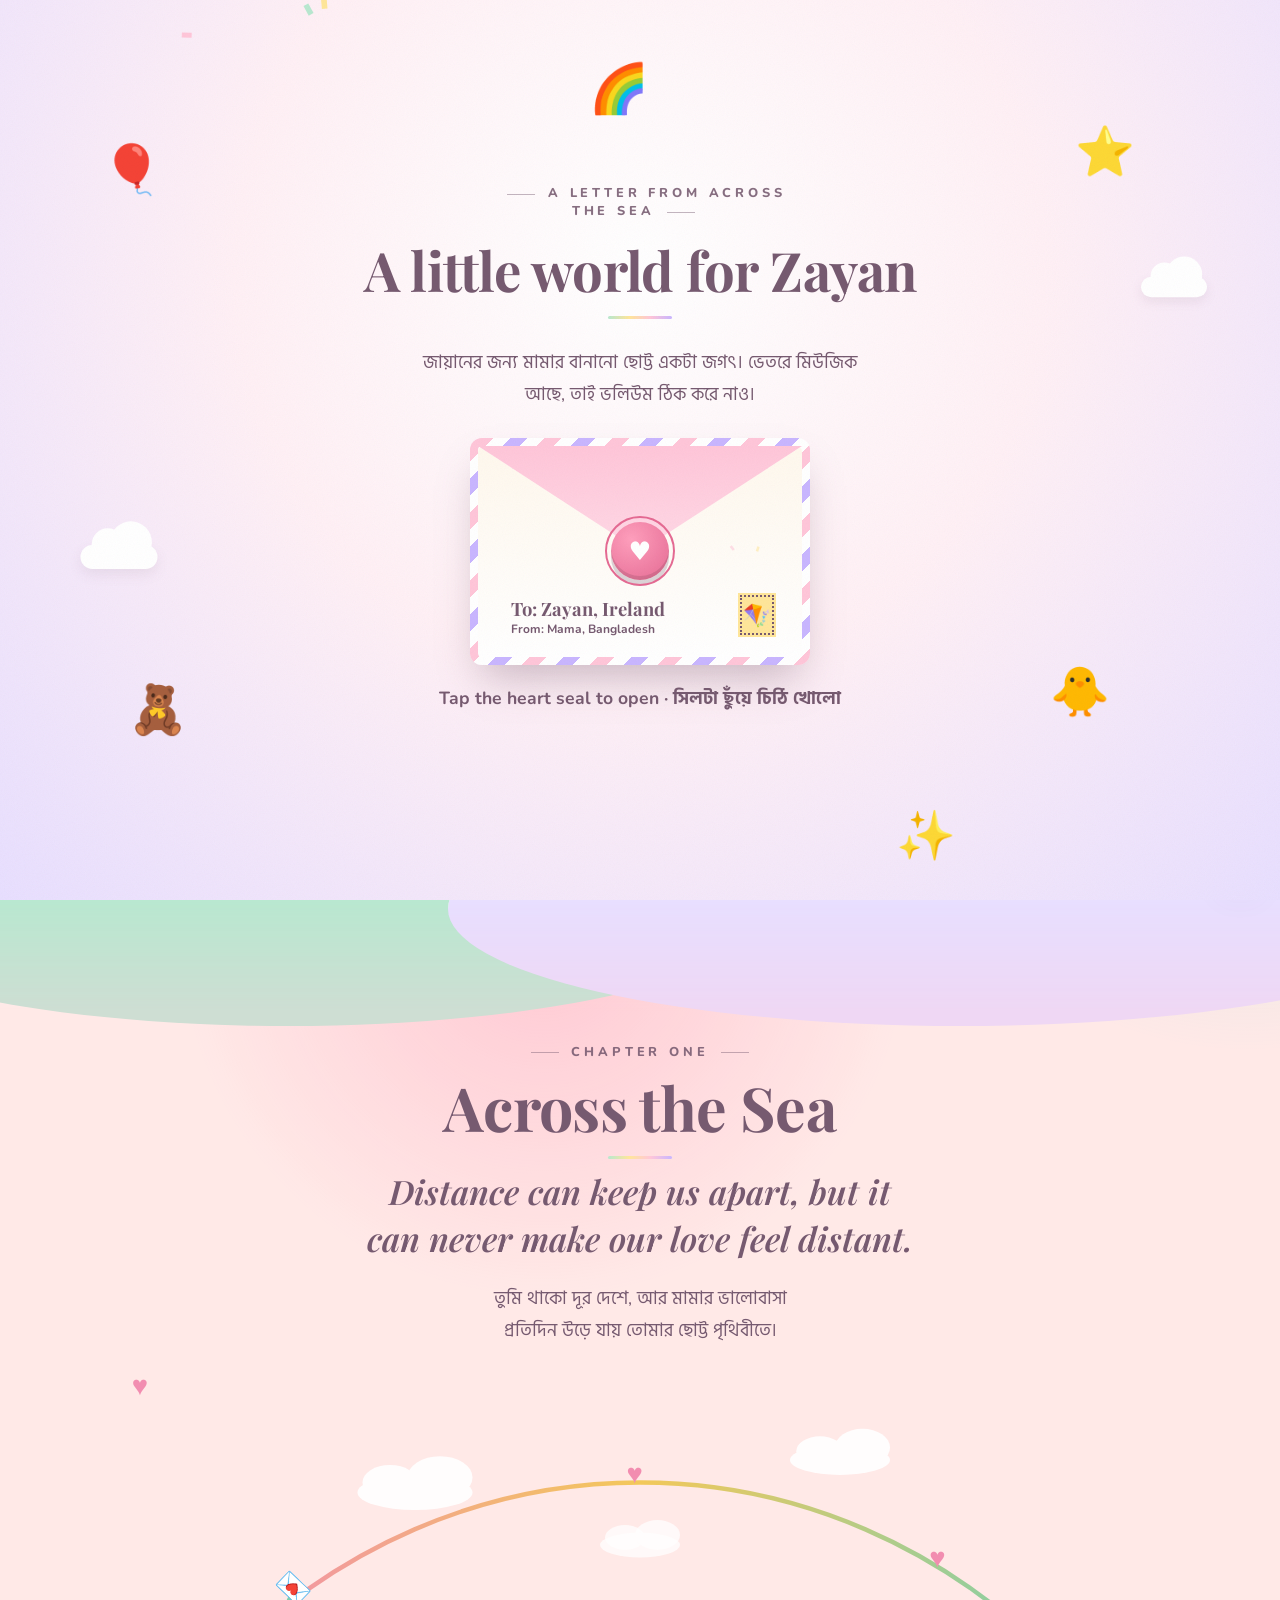
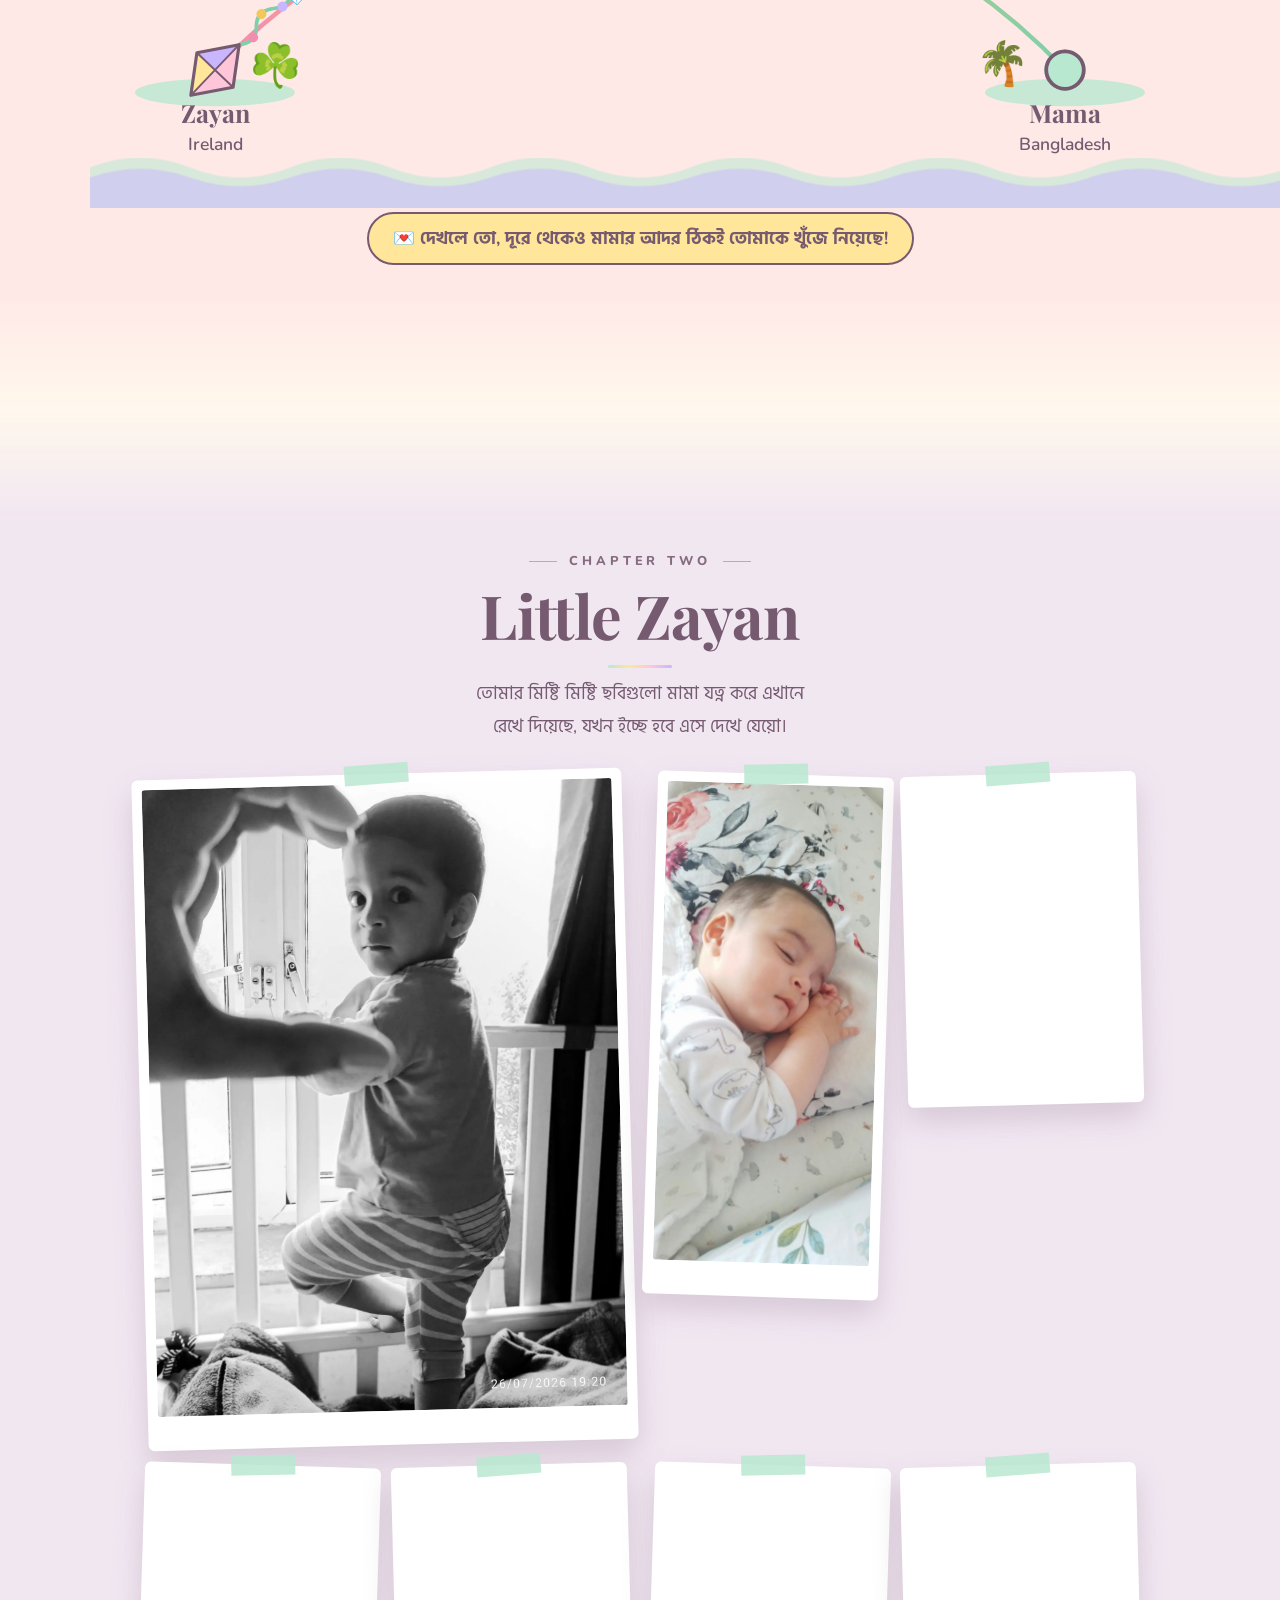
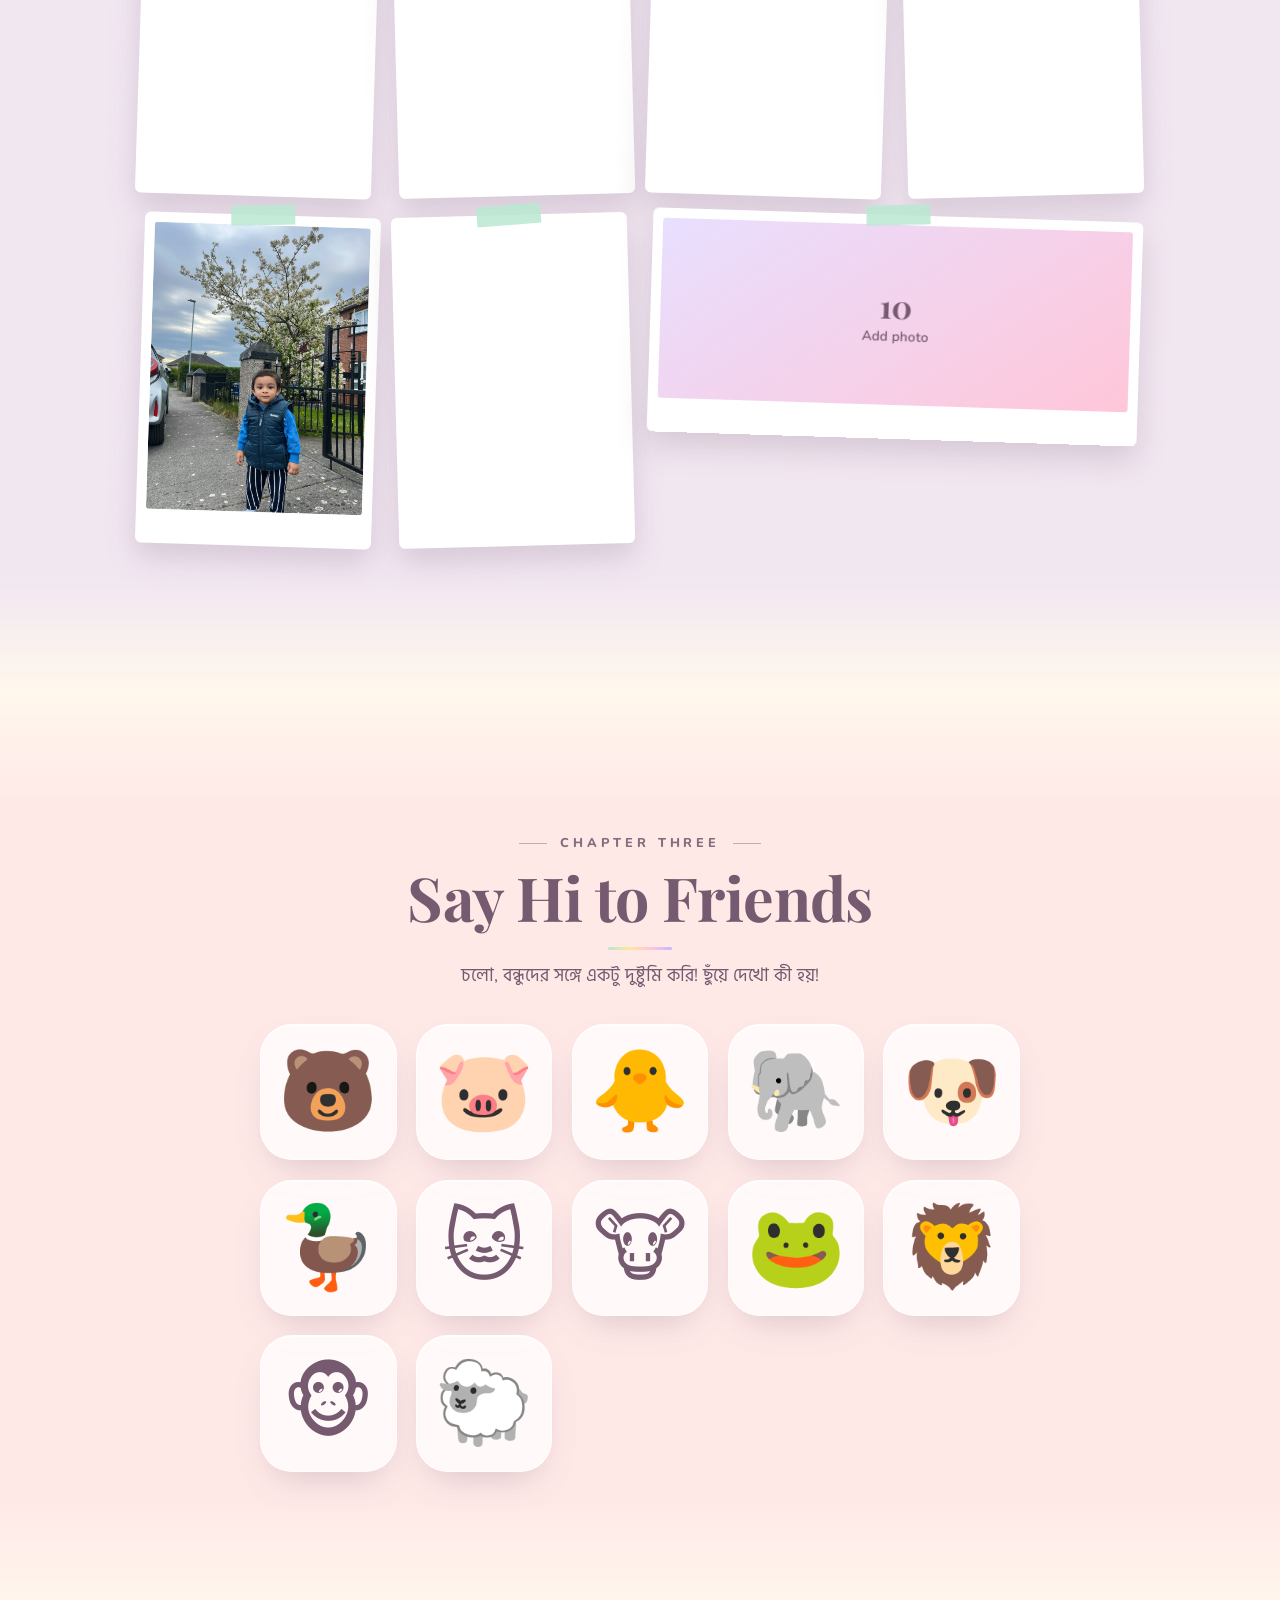
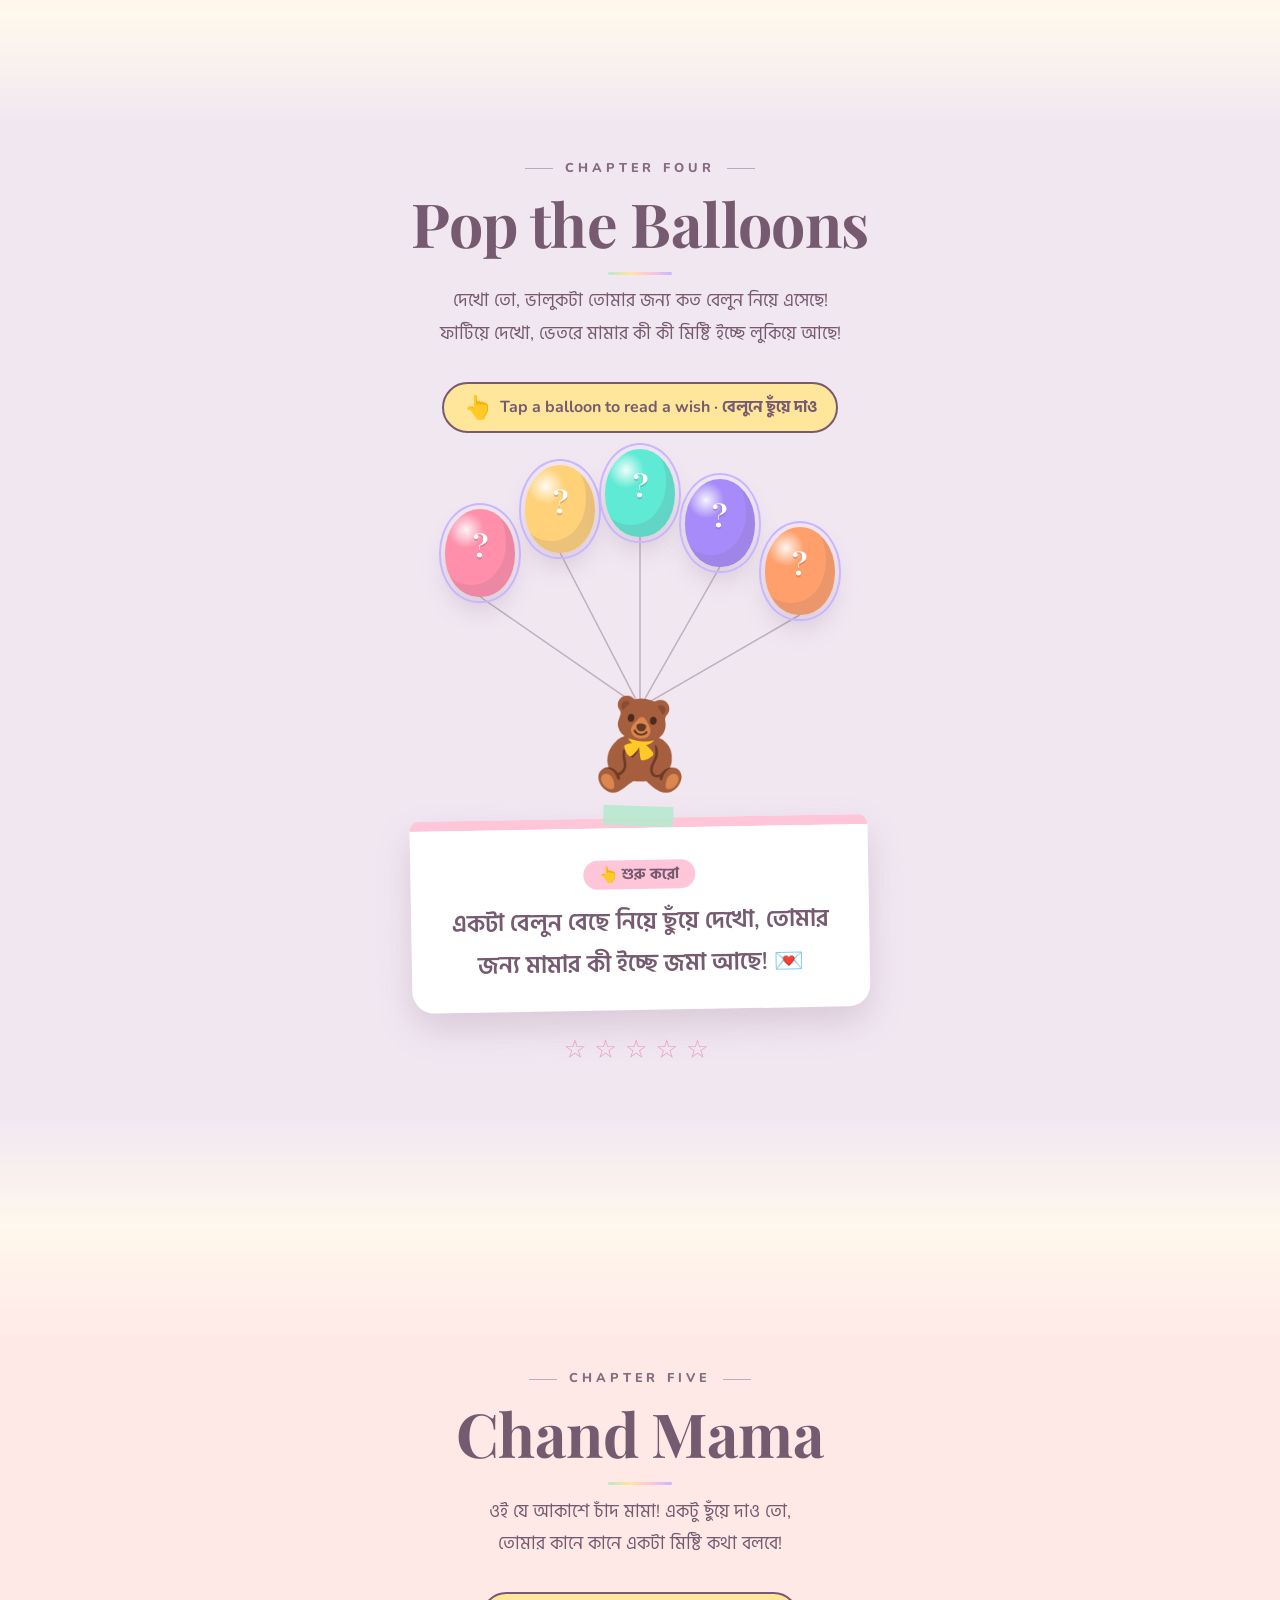
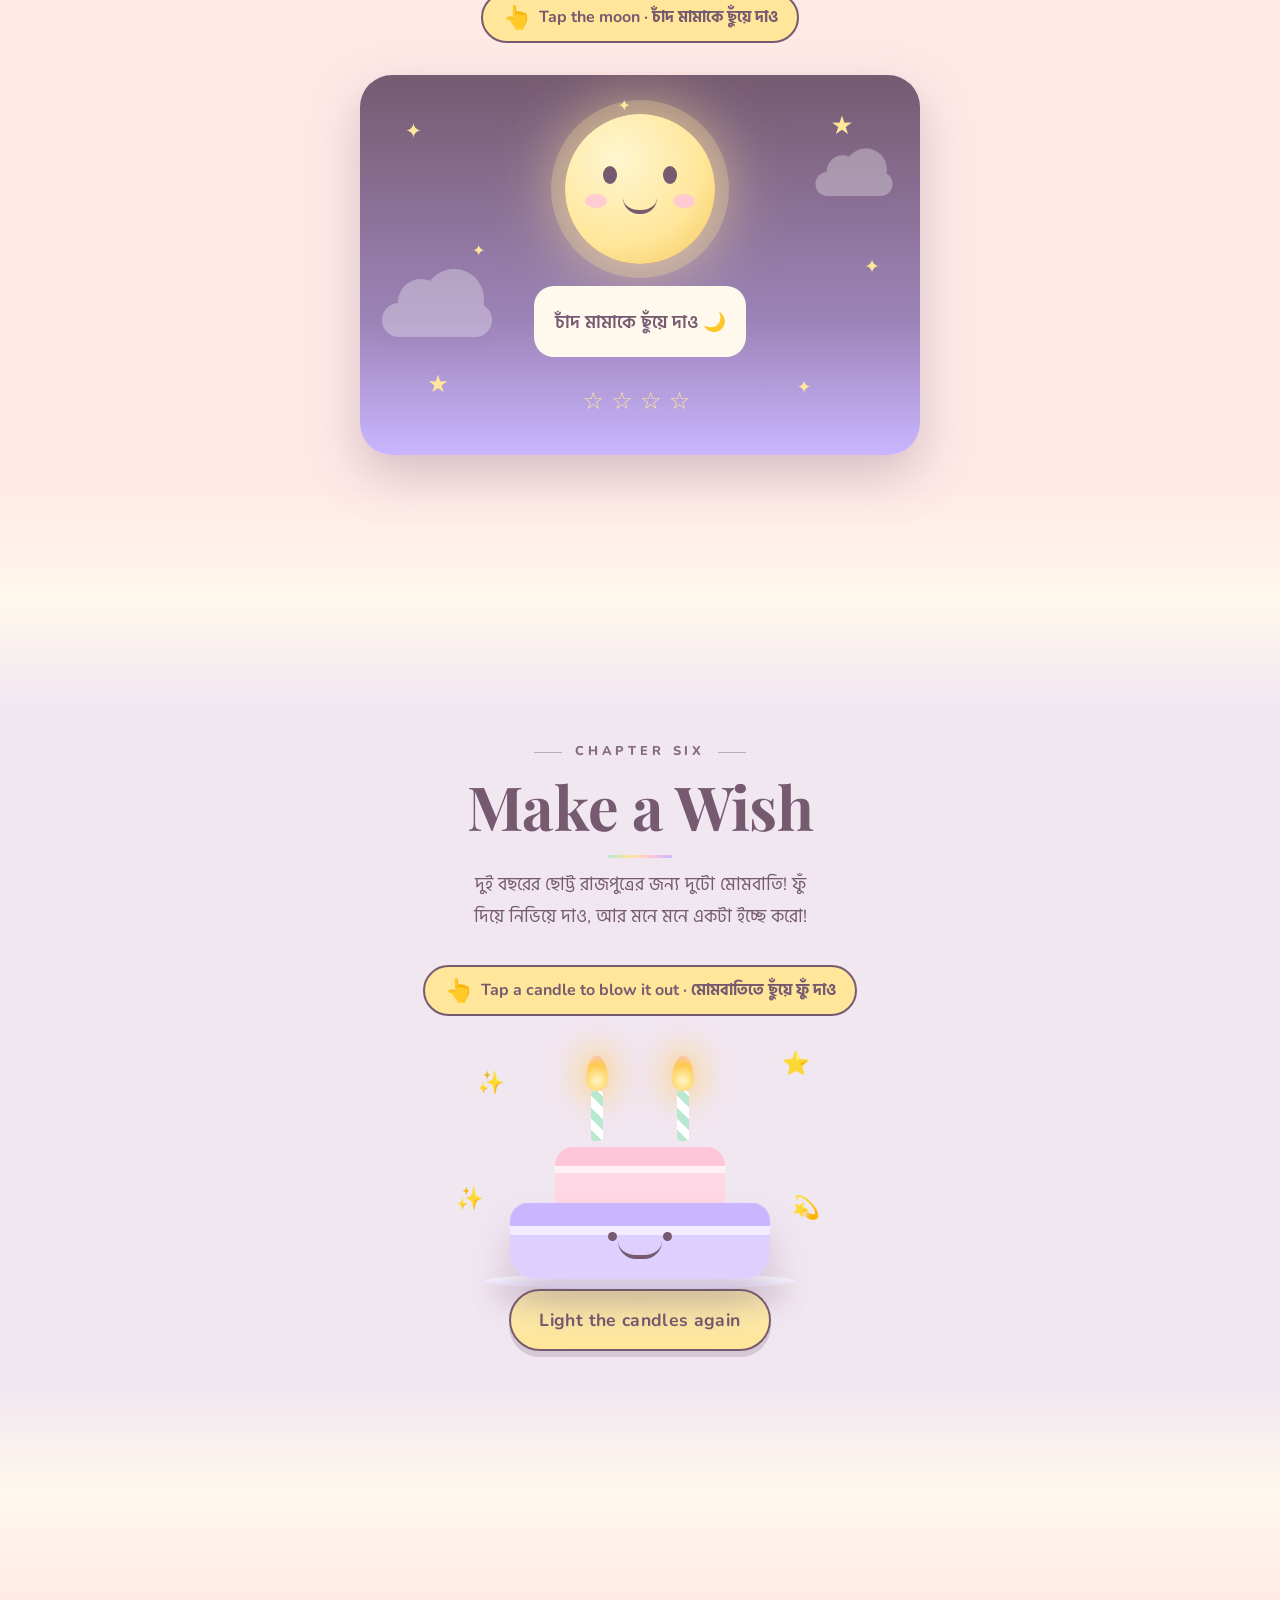
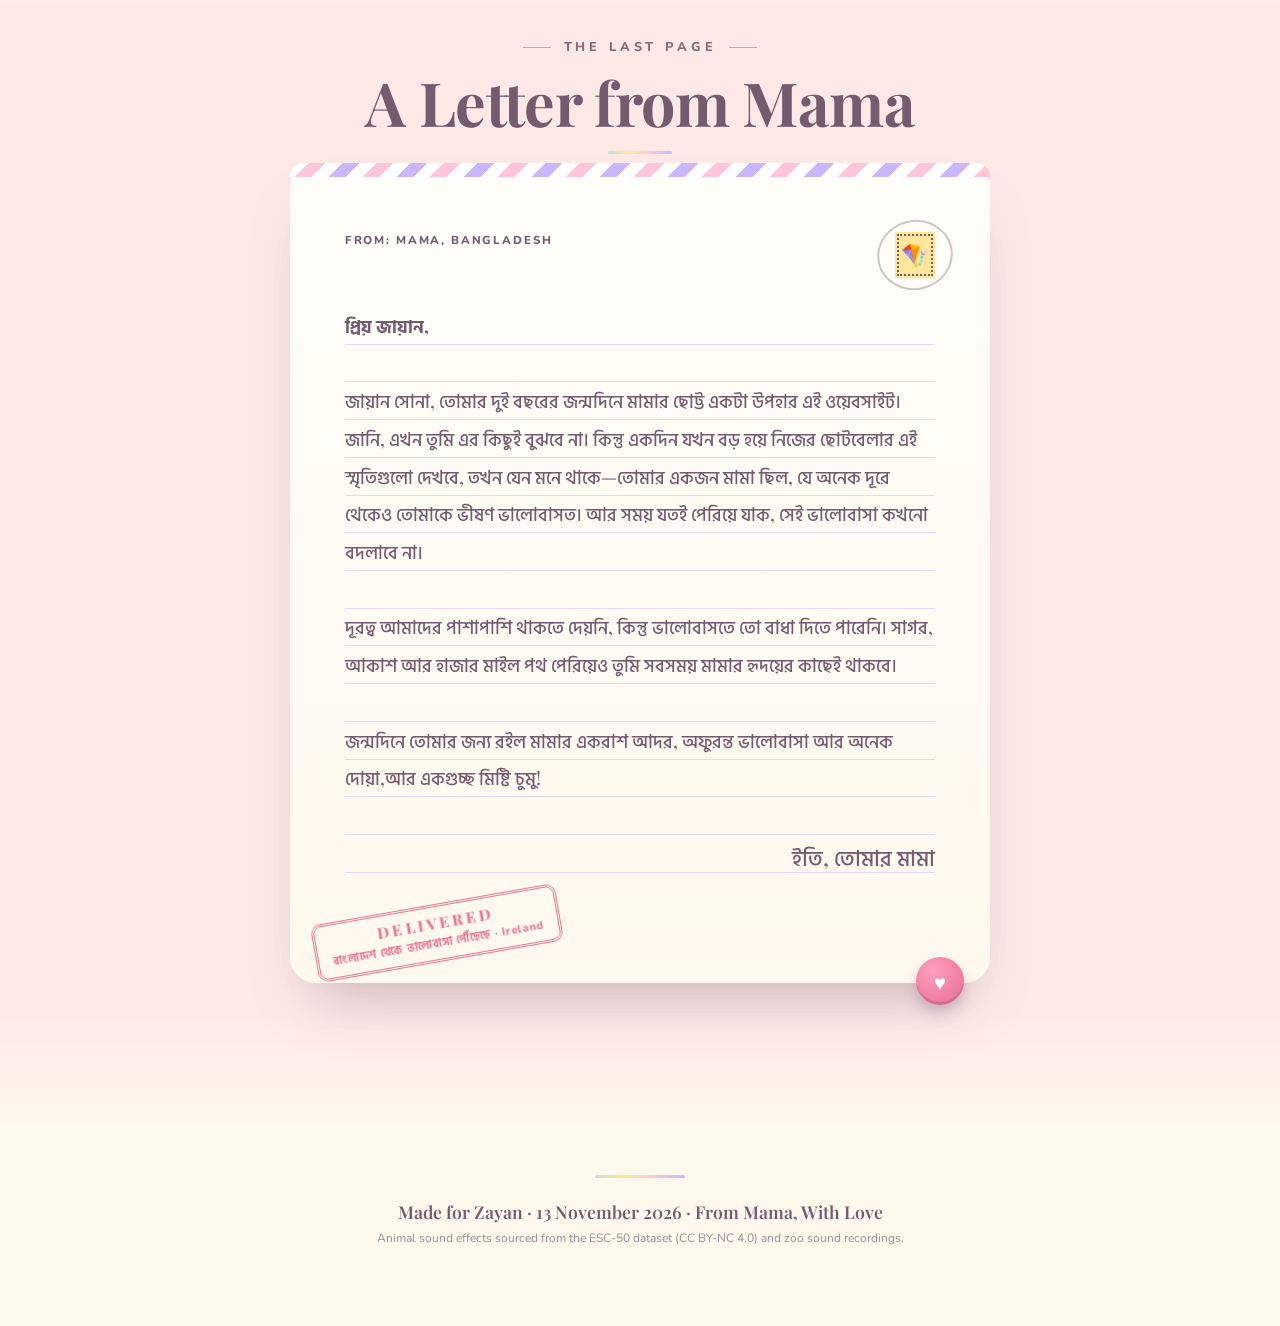
==== commit cbbfdddb: "feat: add photos to gallery" ====
--- a/index.html
+++ b/index.html
@@ -420,7 +420,7 @@
     "images/6.jpg",
     "images/7.jpg",
     "images/8.jpg",
-    "",
+    "images/9.jpg",
     ""
 ];
 
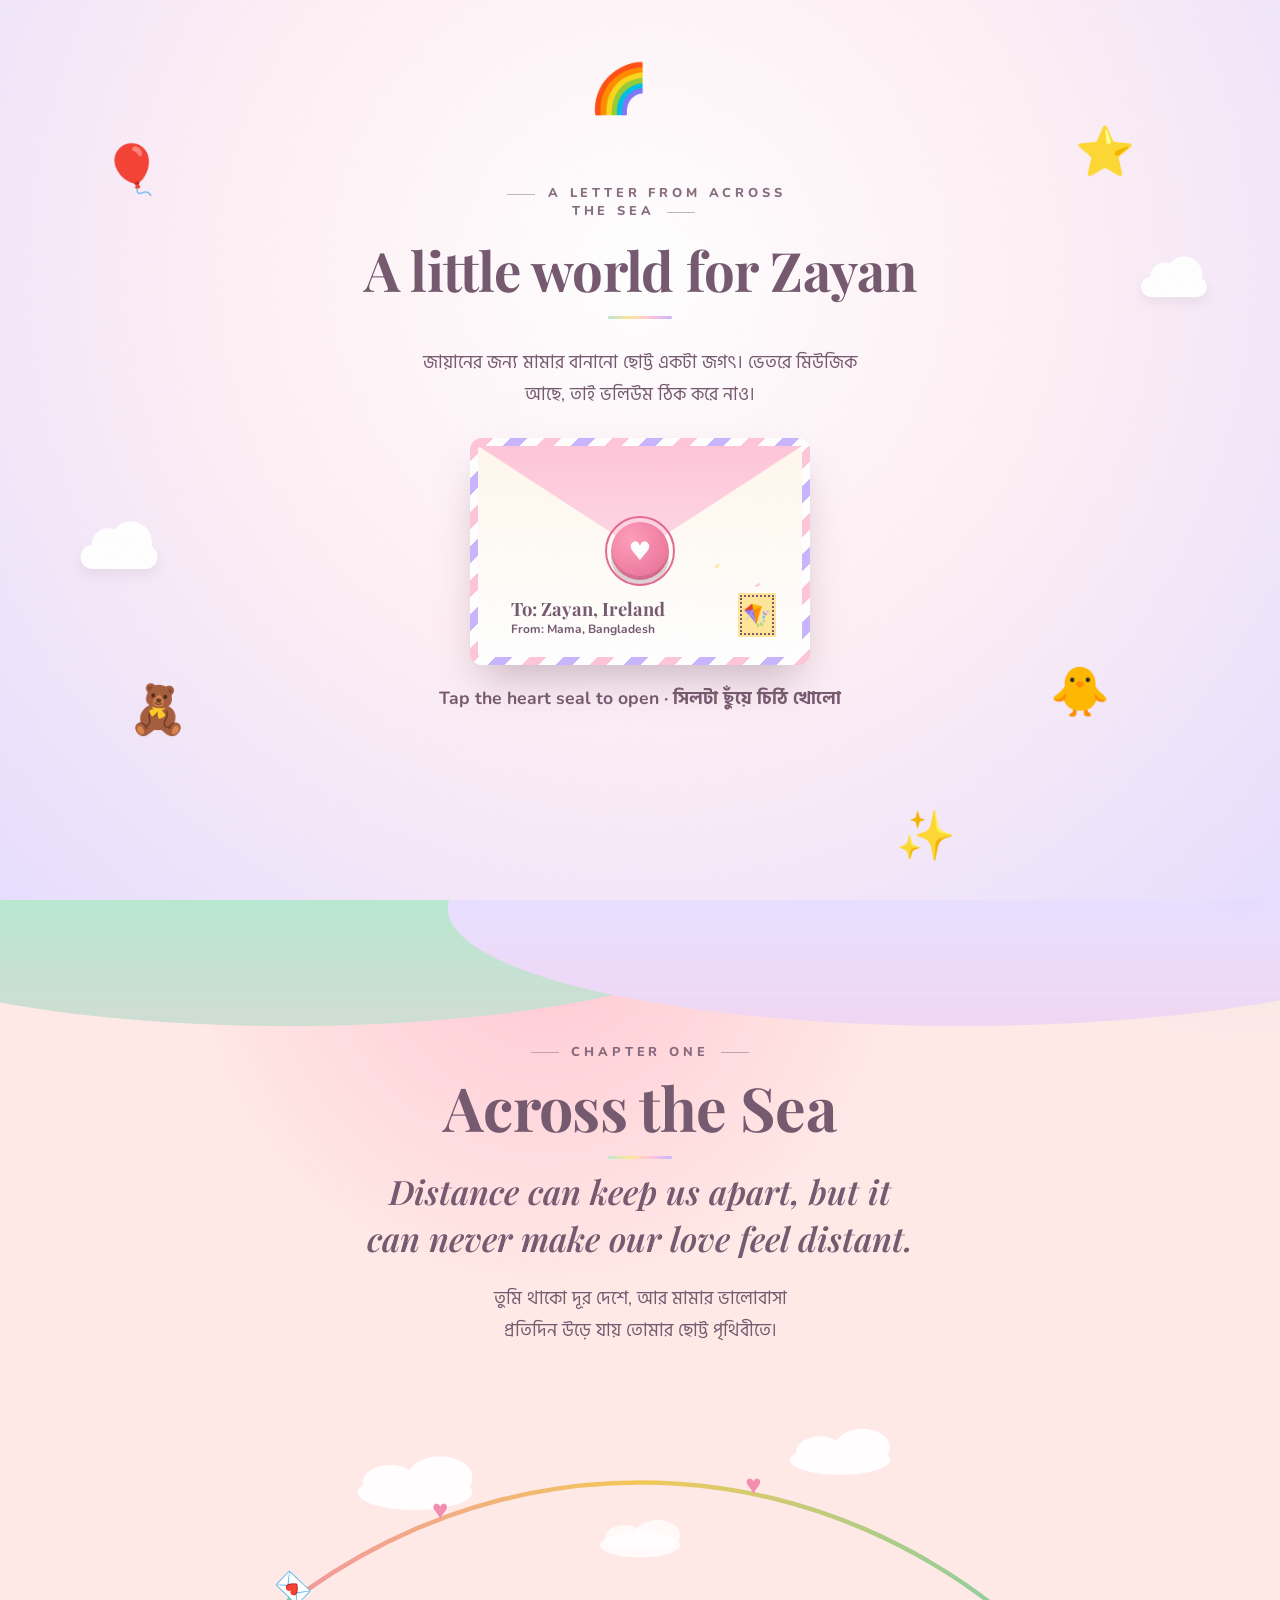
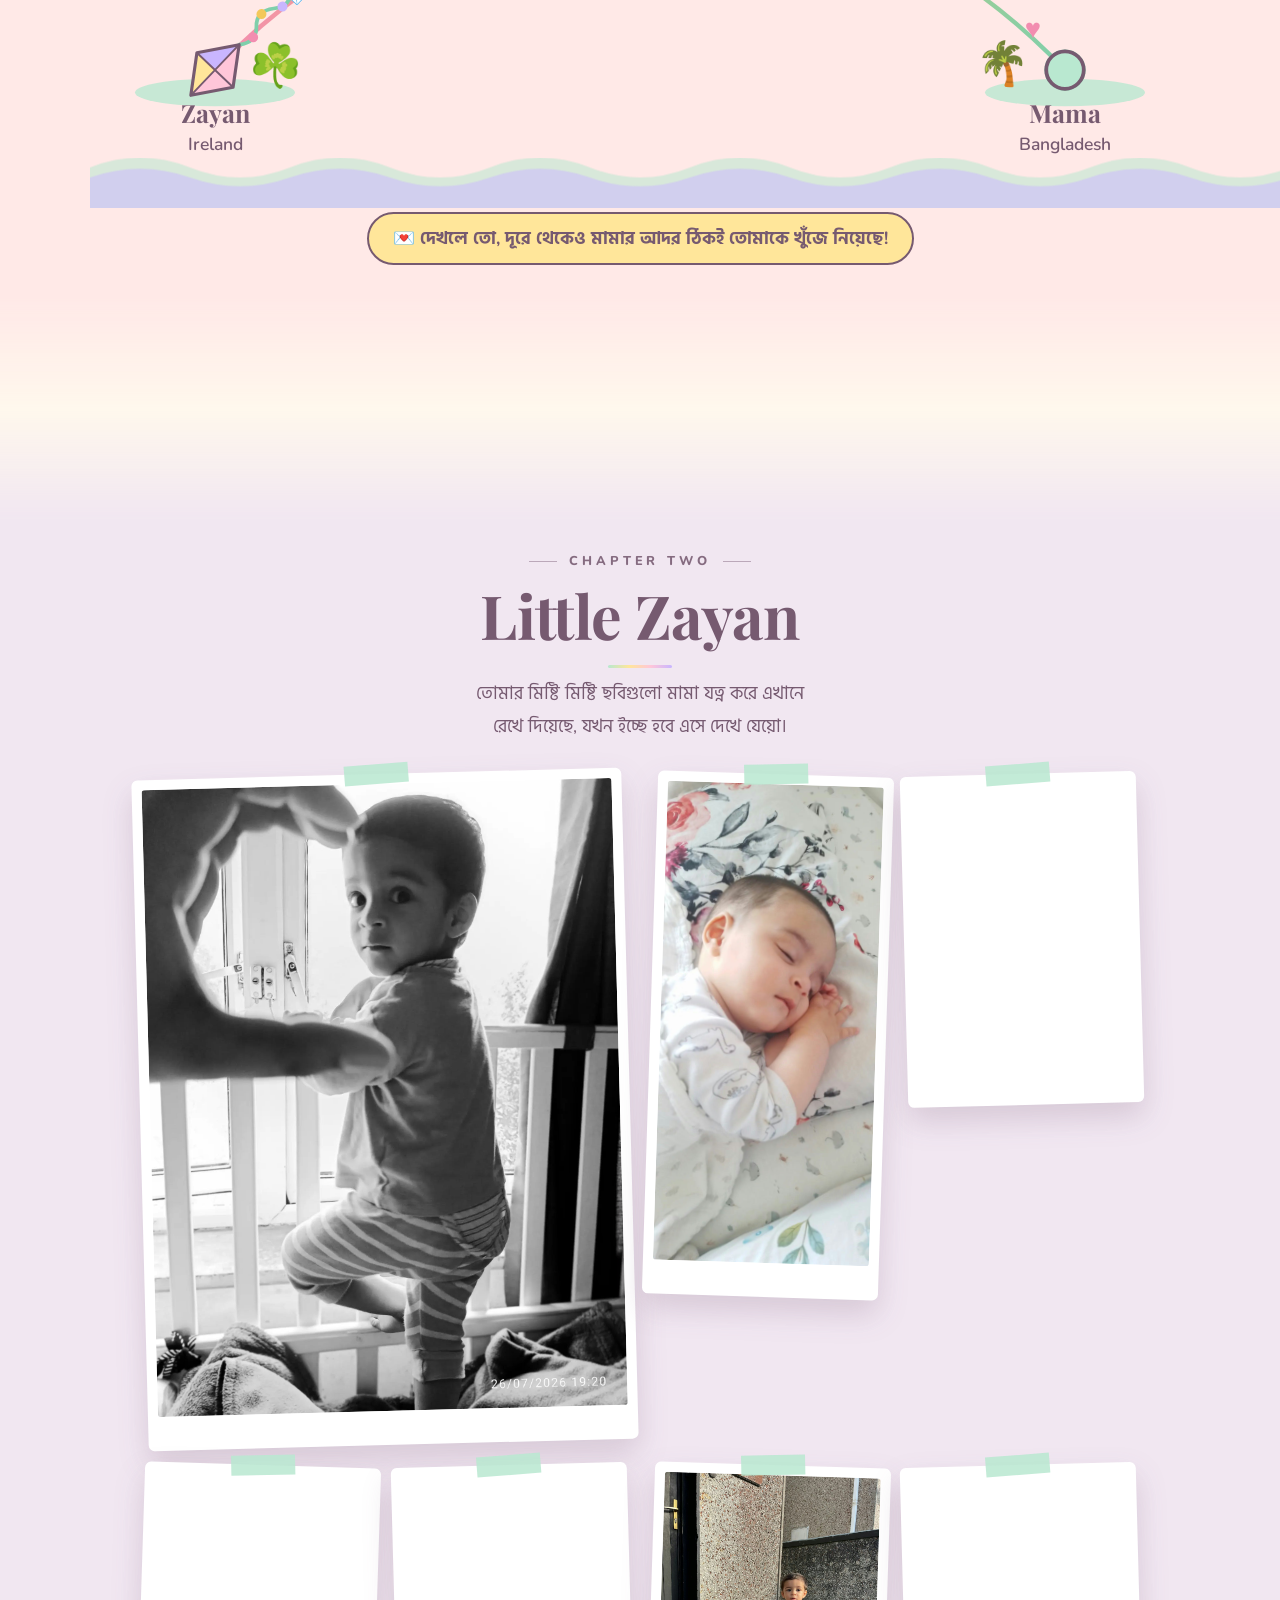
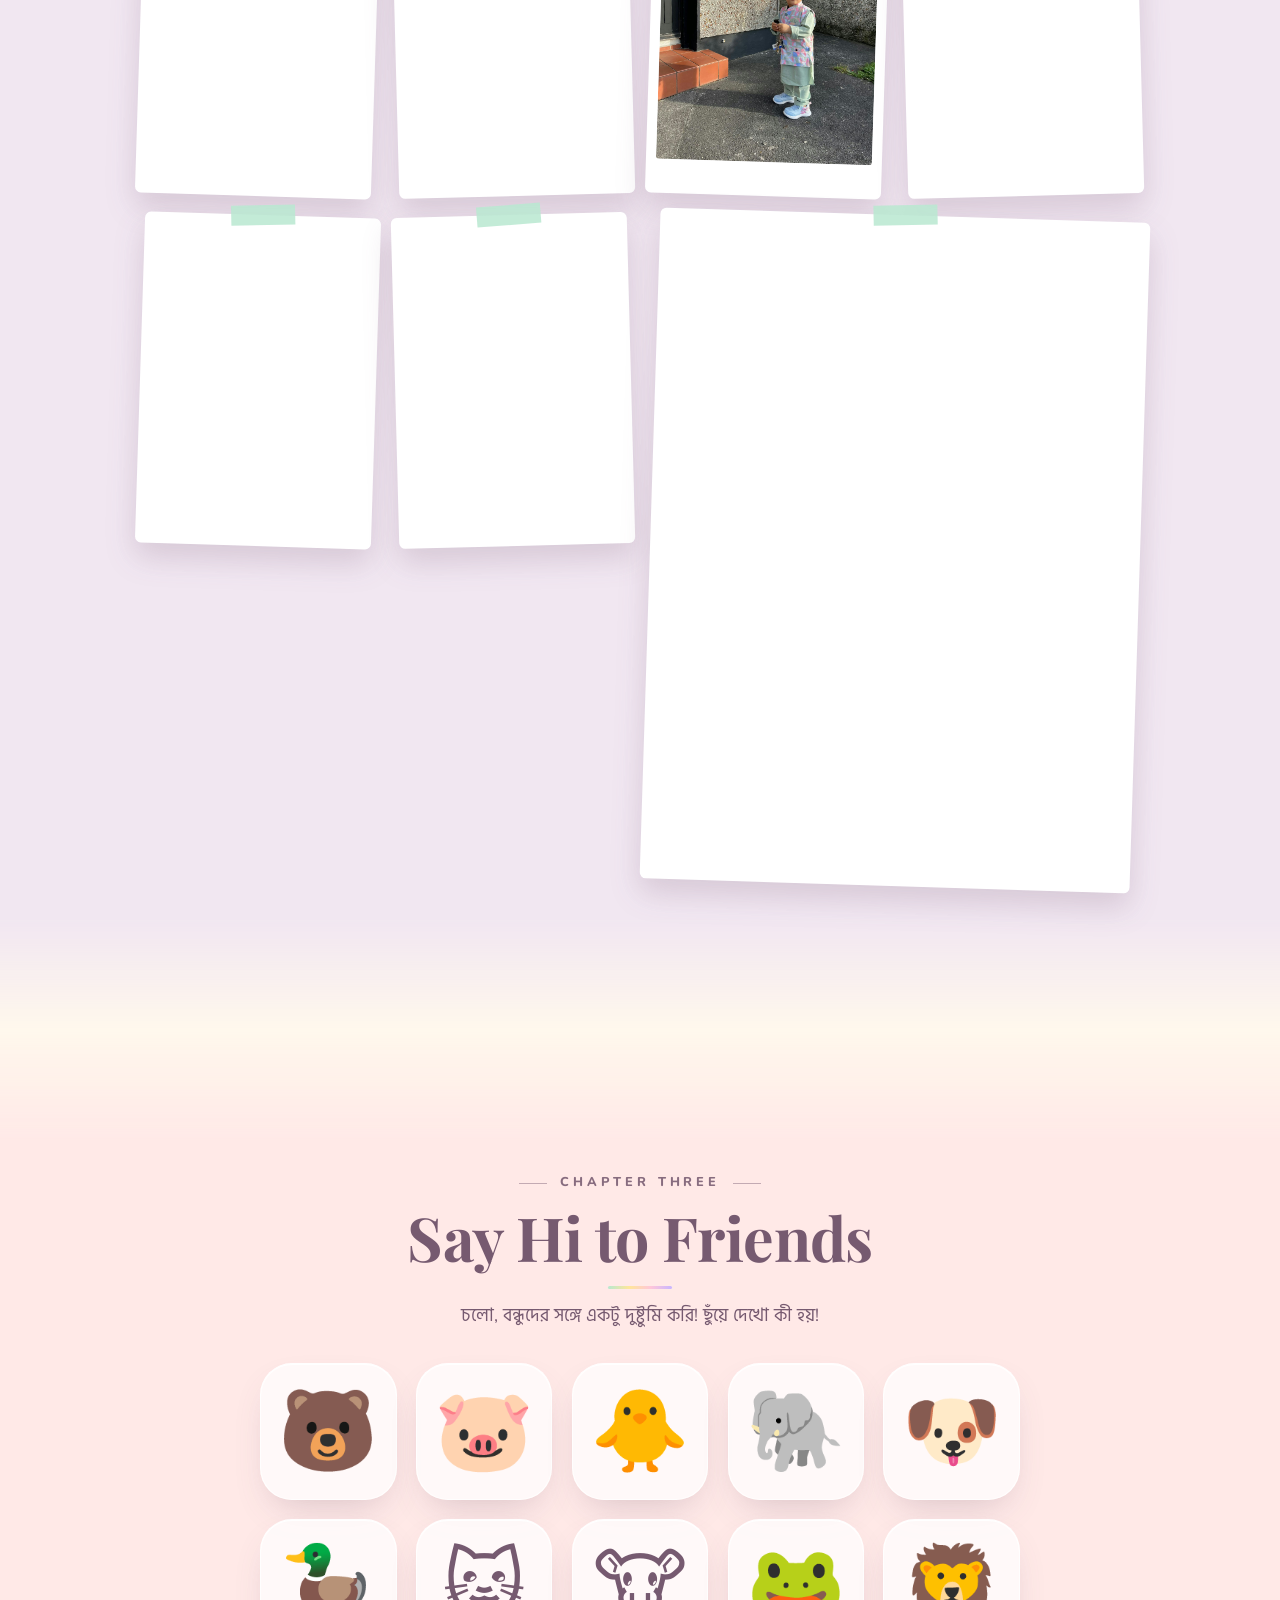
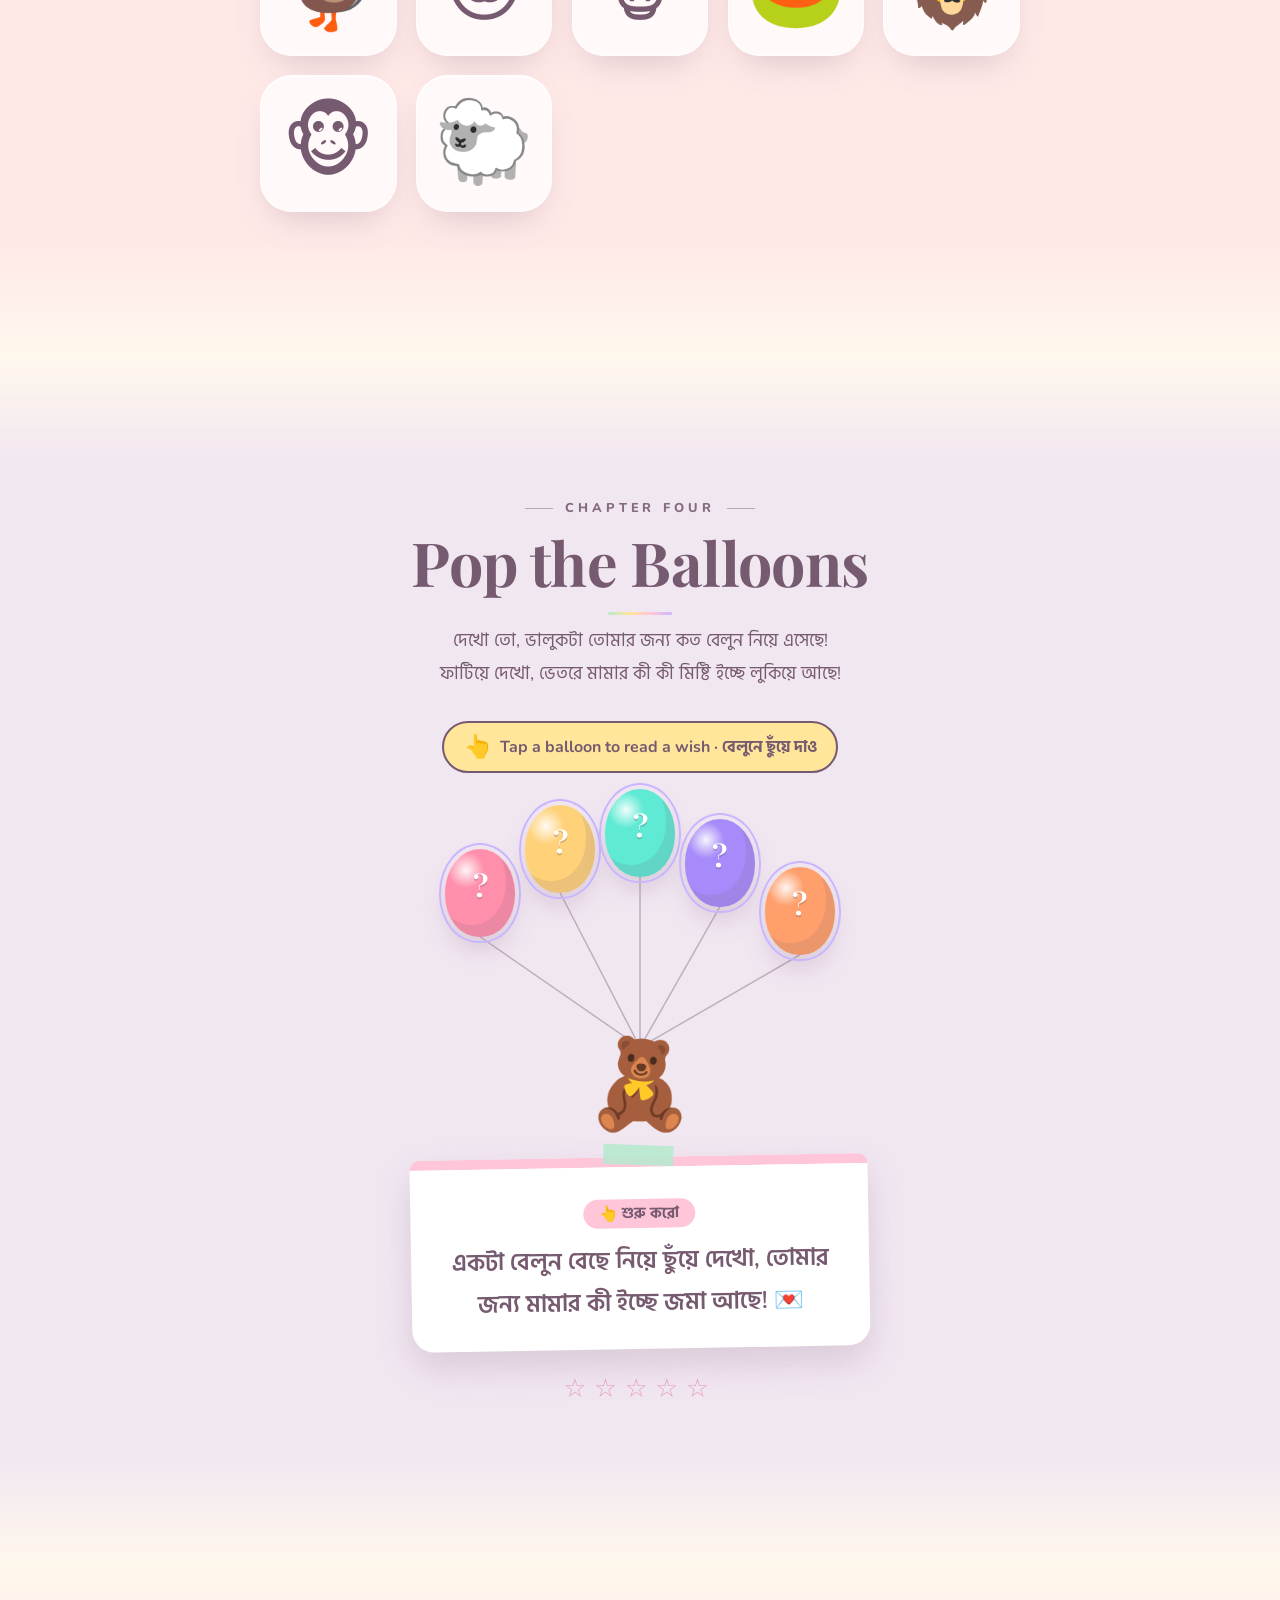
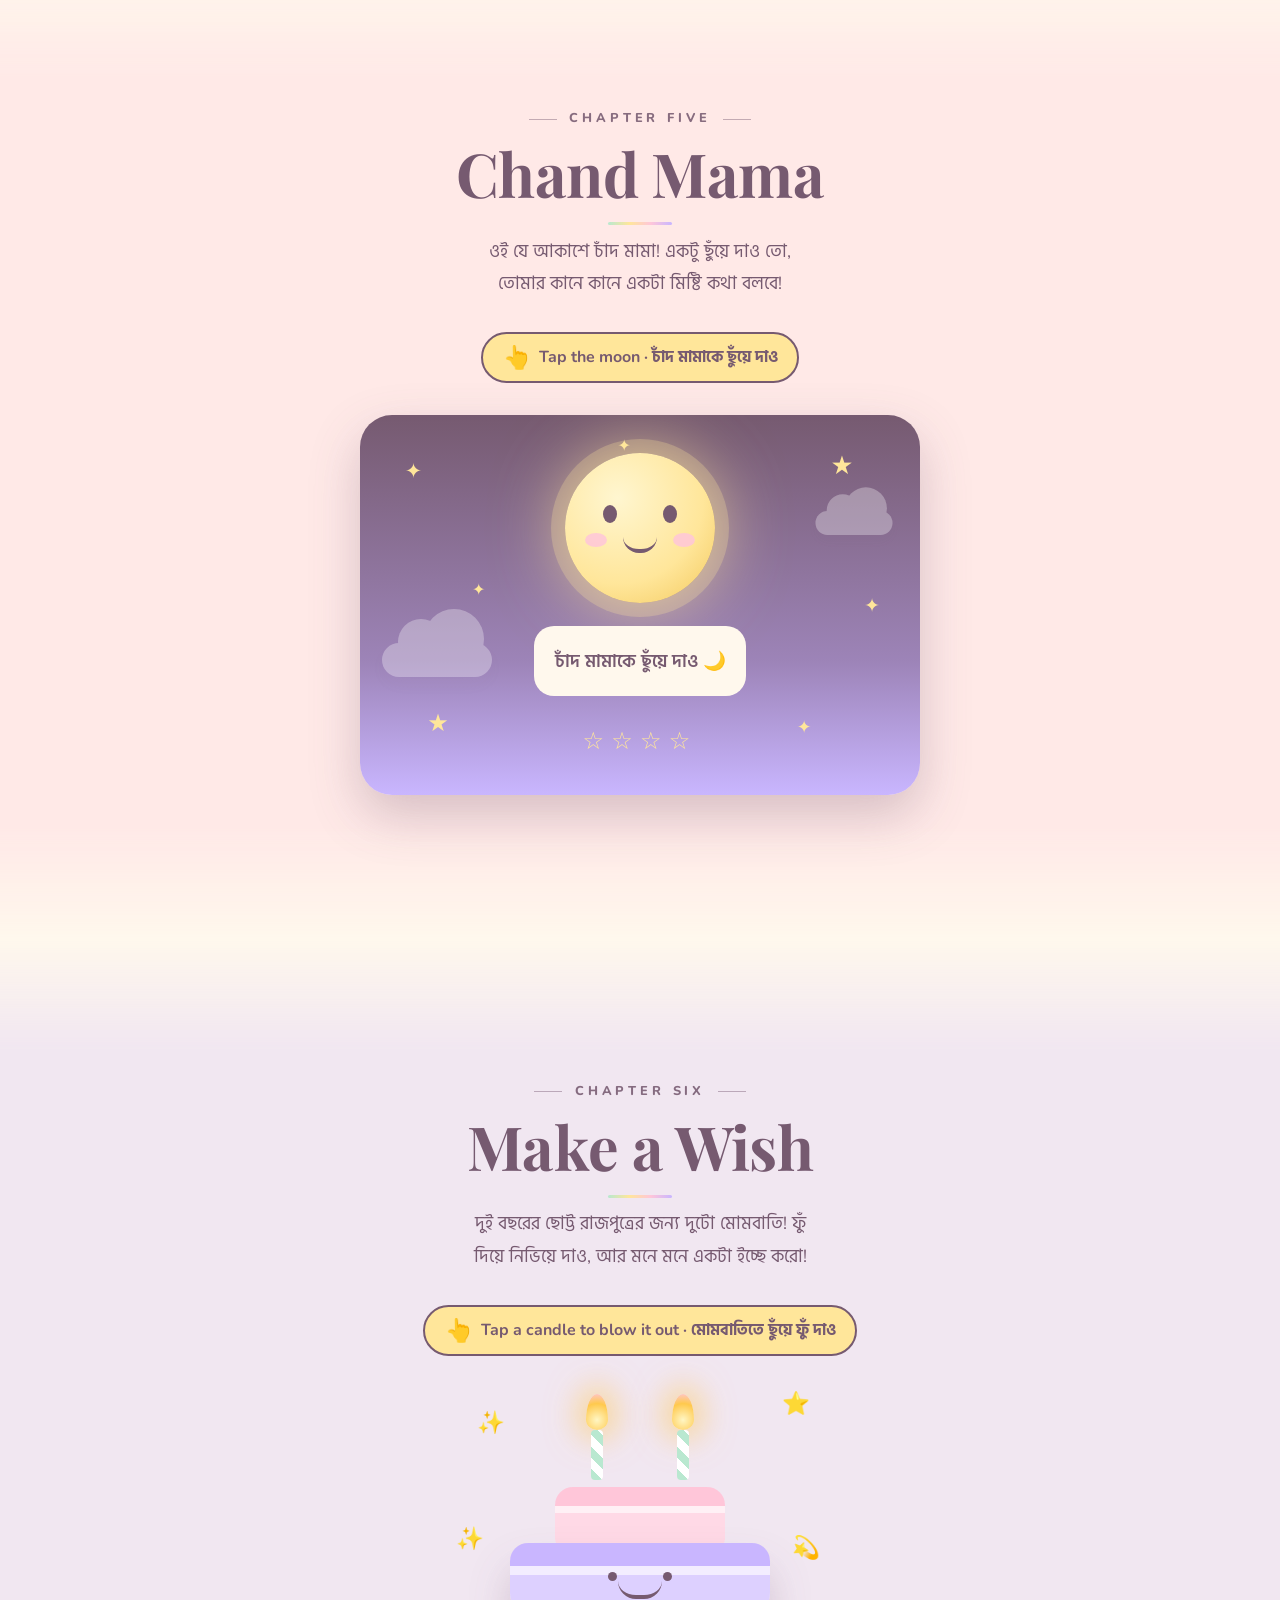
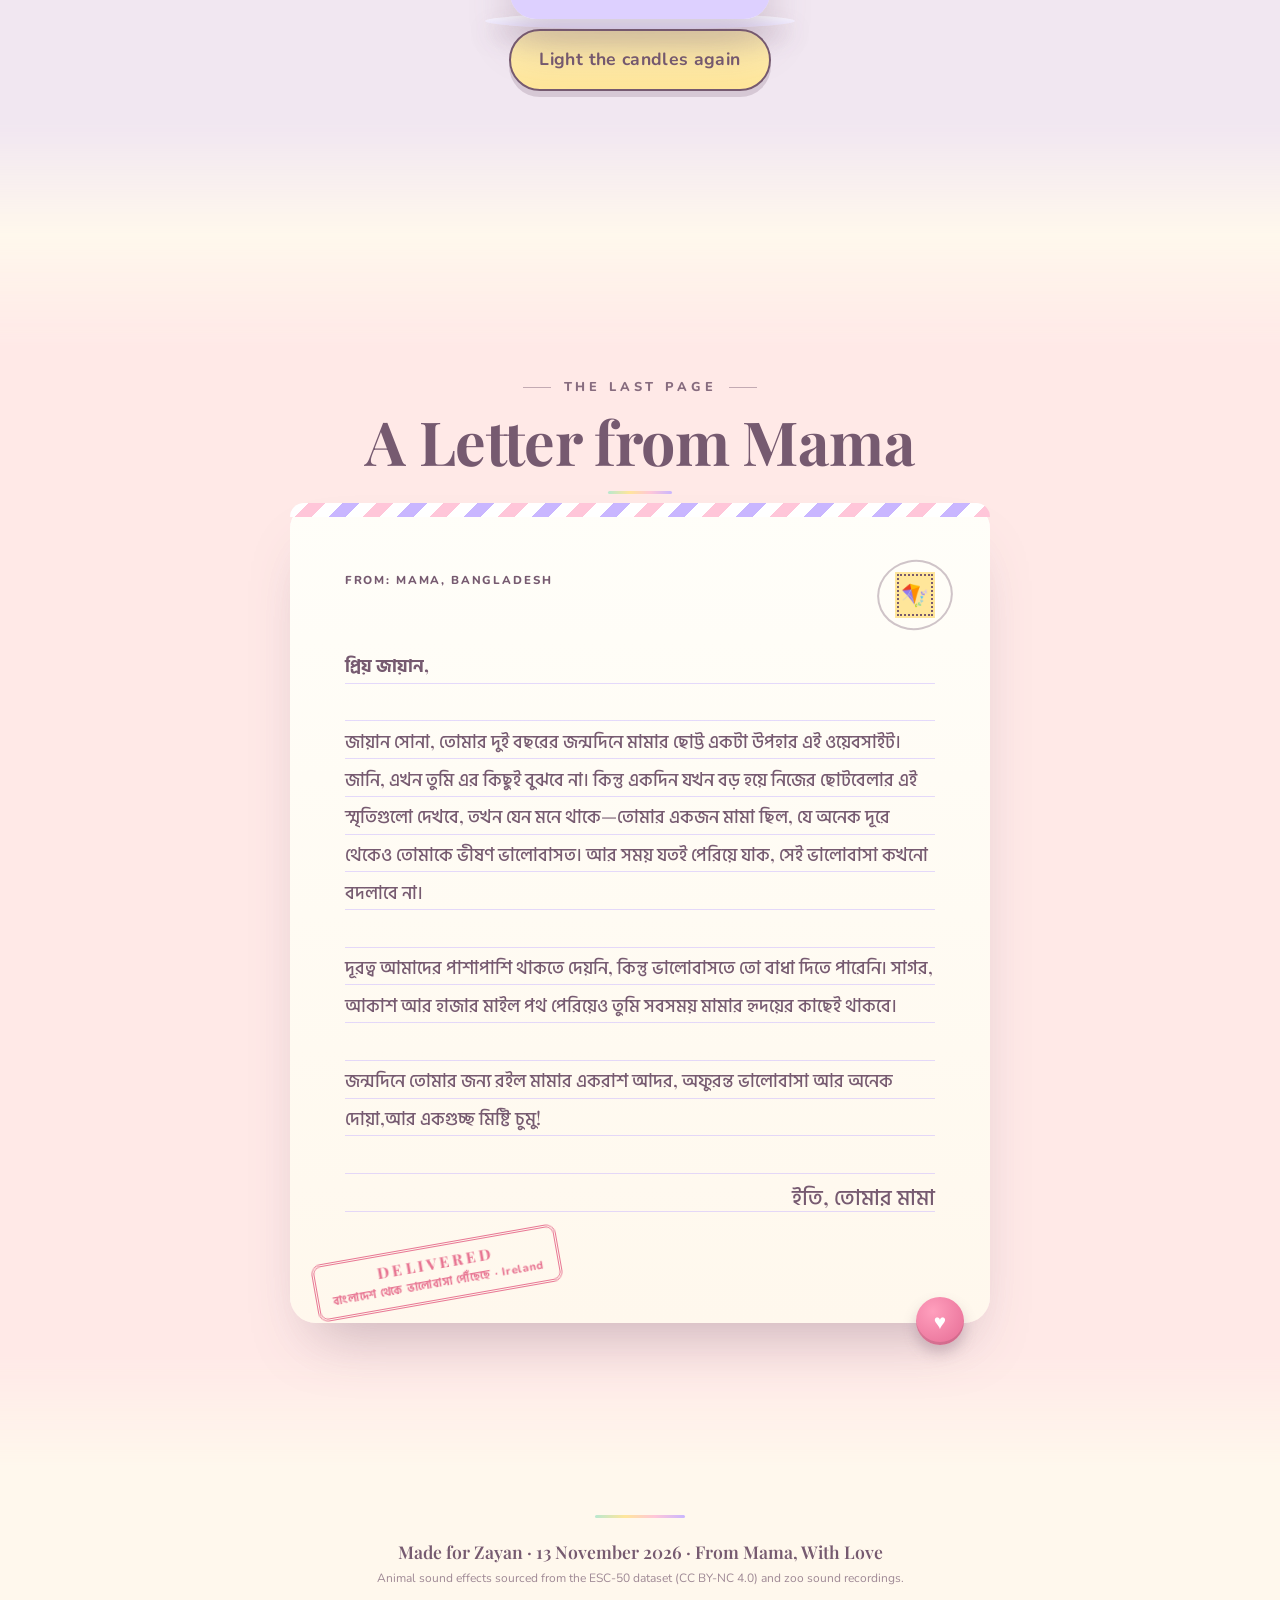
==== commit 0209ed28: "feat: add photos to gallery" ====
--- a/index.html
+++ b/index.html
@@ -421,7 +421,7 @@
     "images/7.jpg",
     "images/8.jpg",
     "images/9.jpg",
-    ""
+    "images/10.jpg"
 ];
 
 /* title letters */
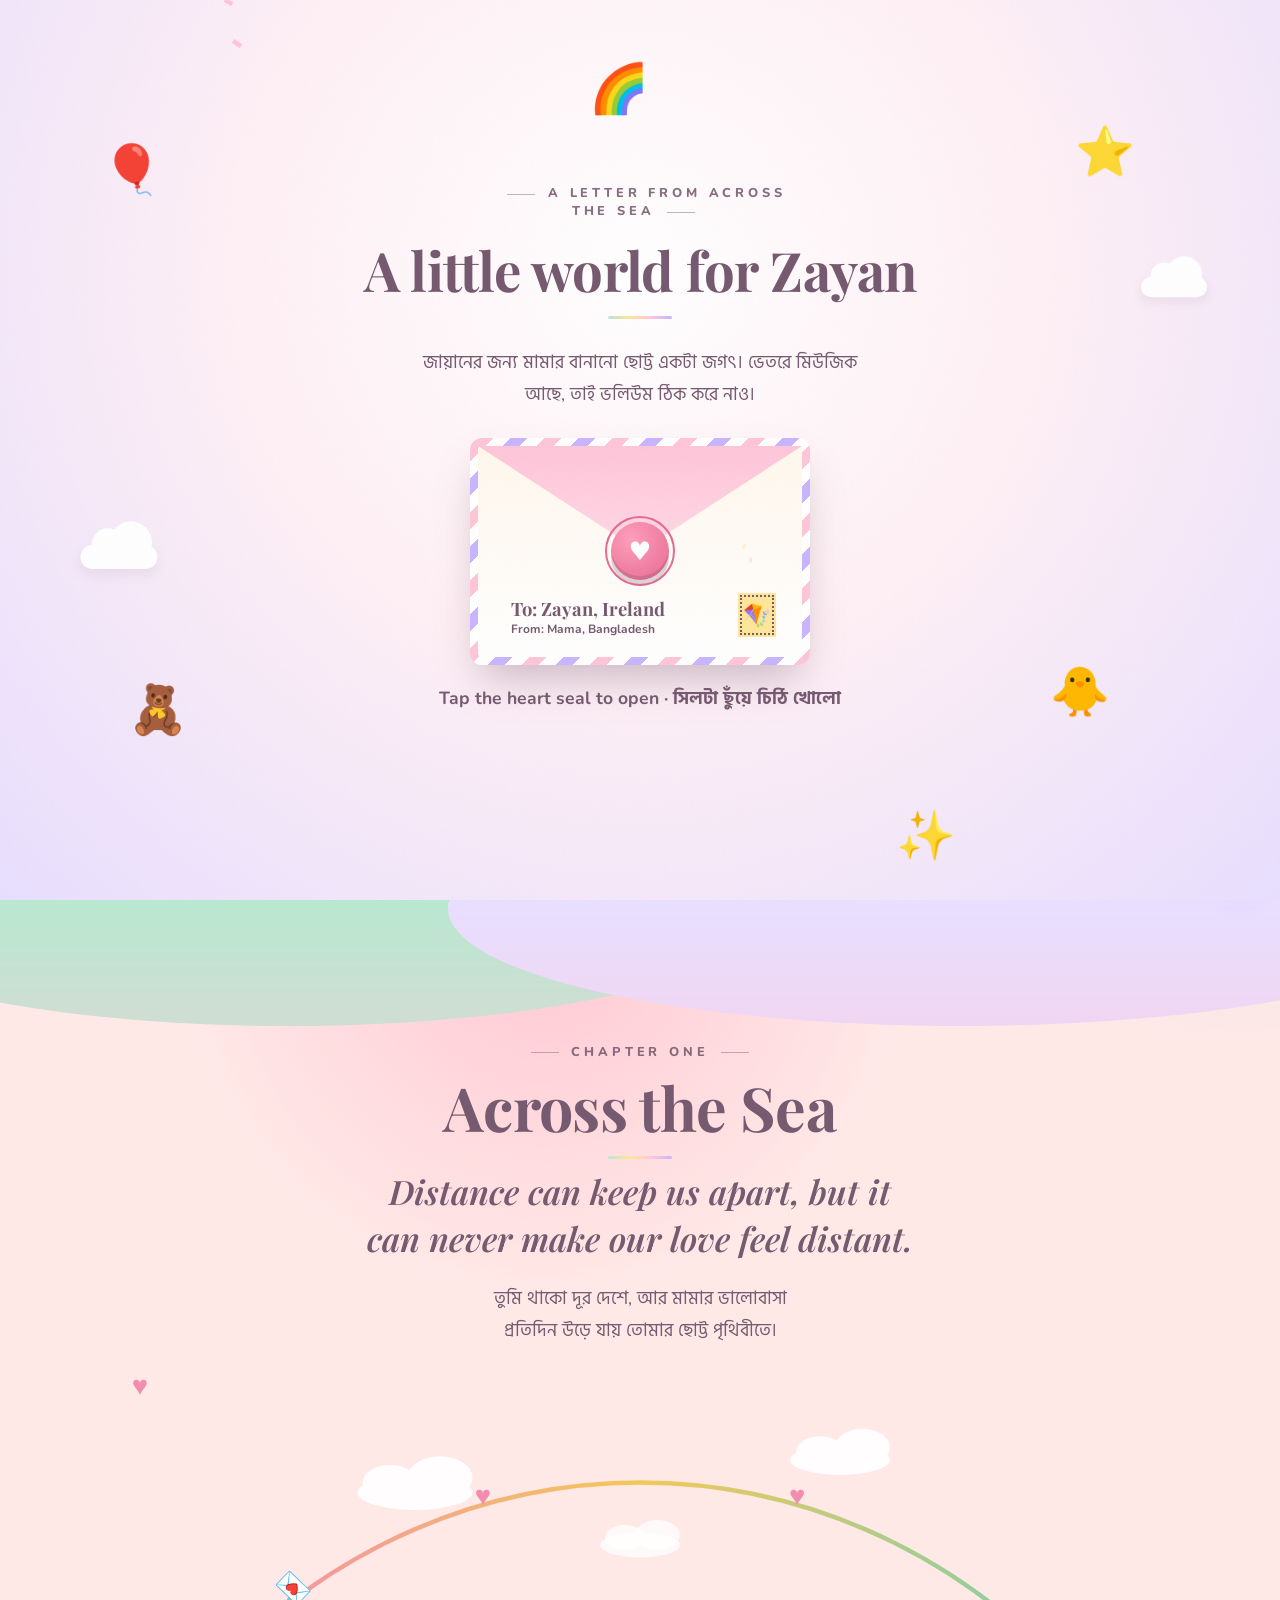
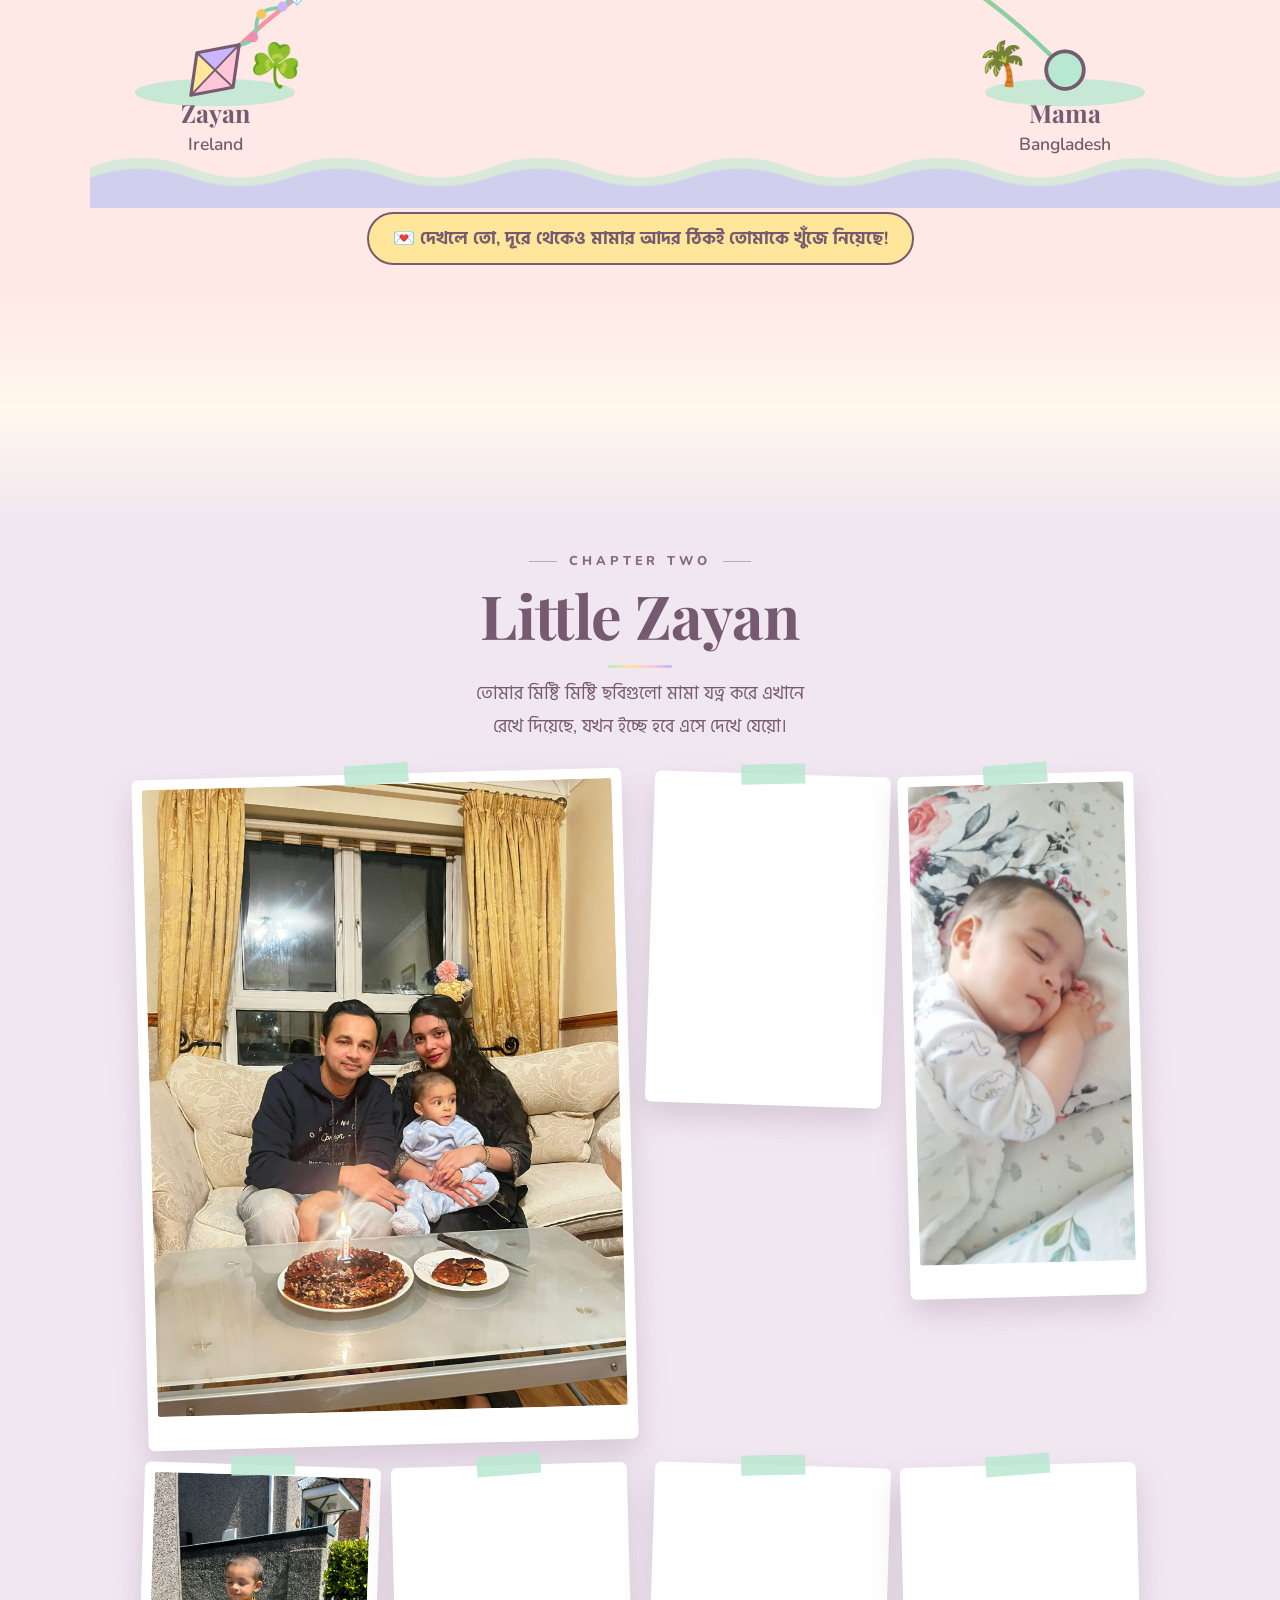
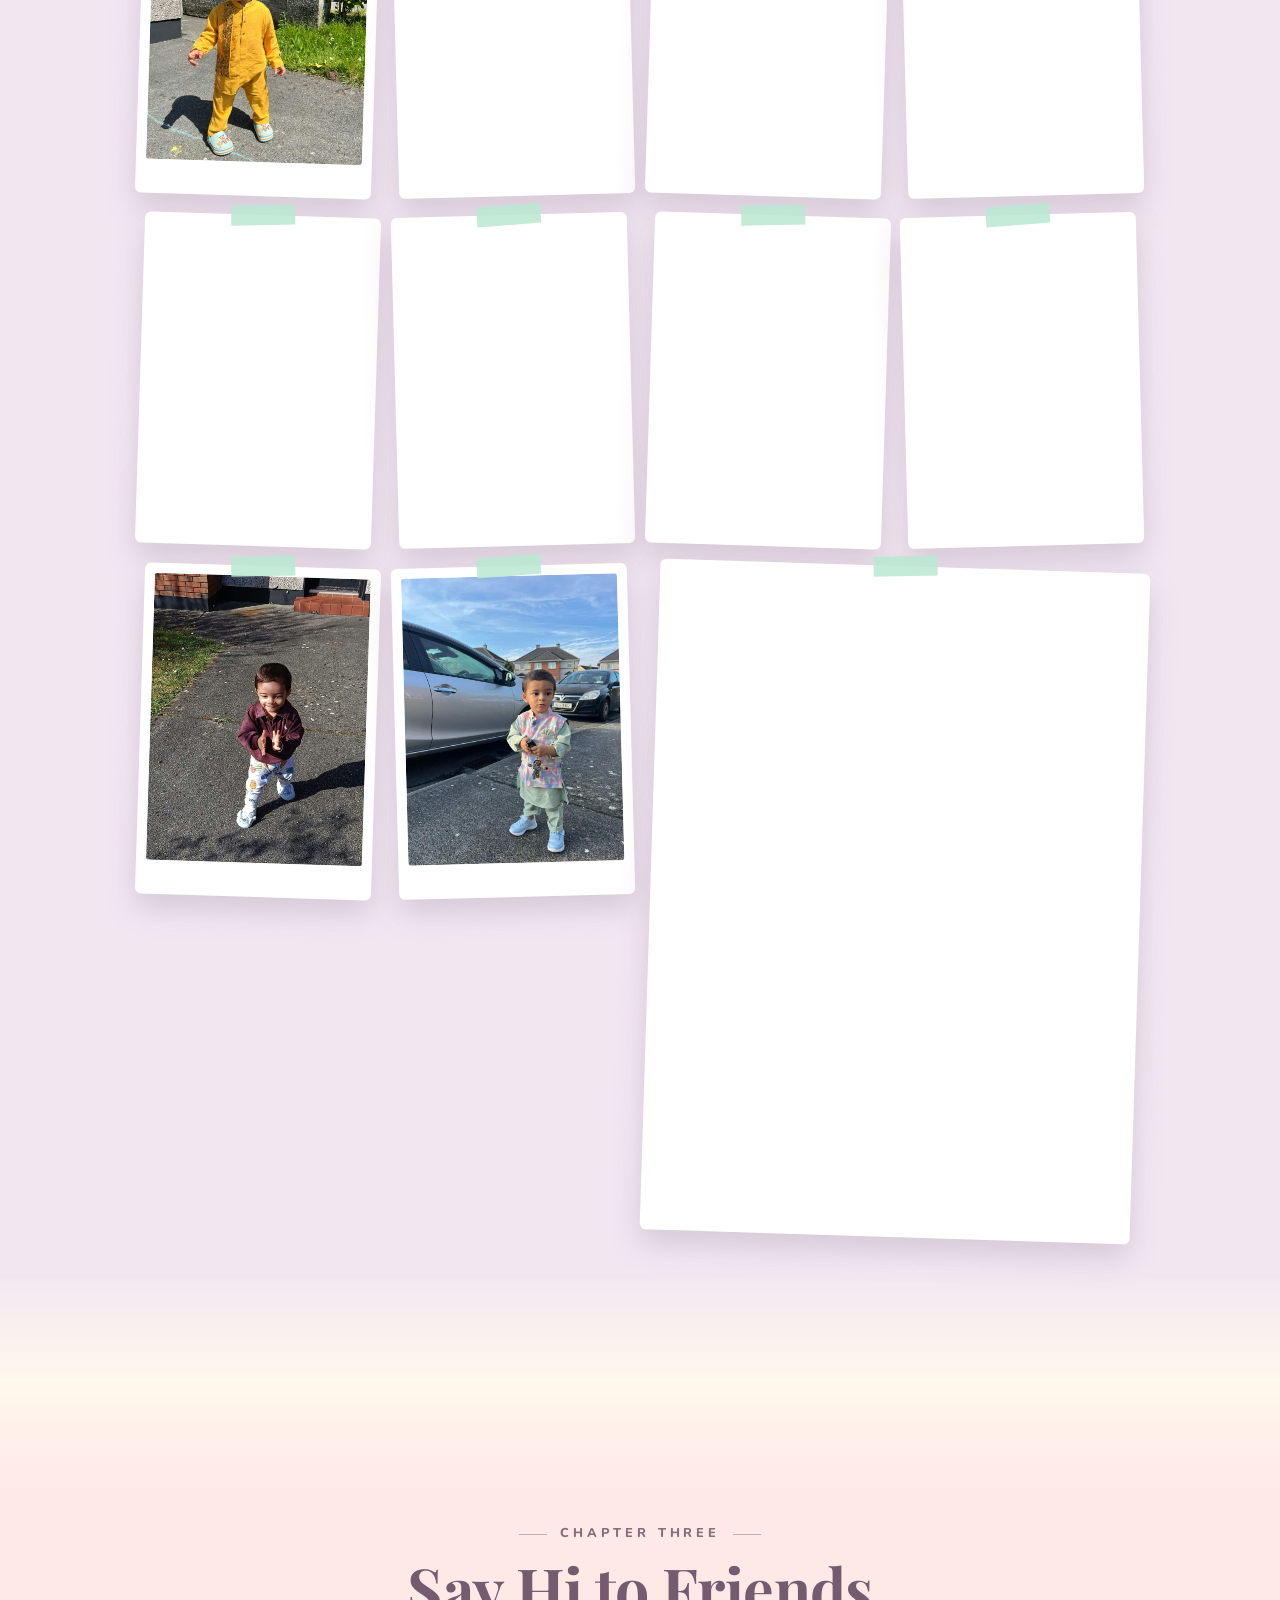
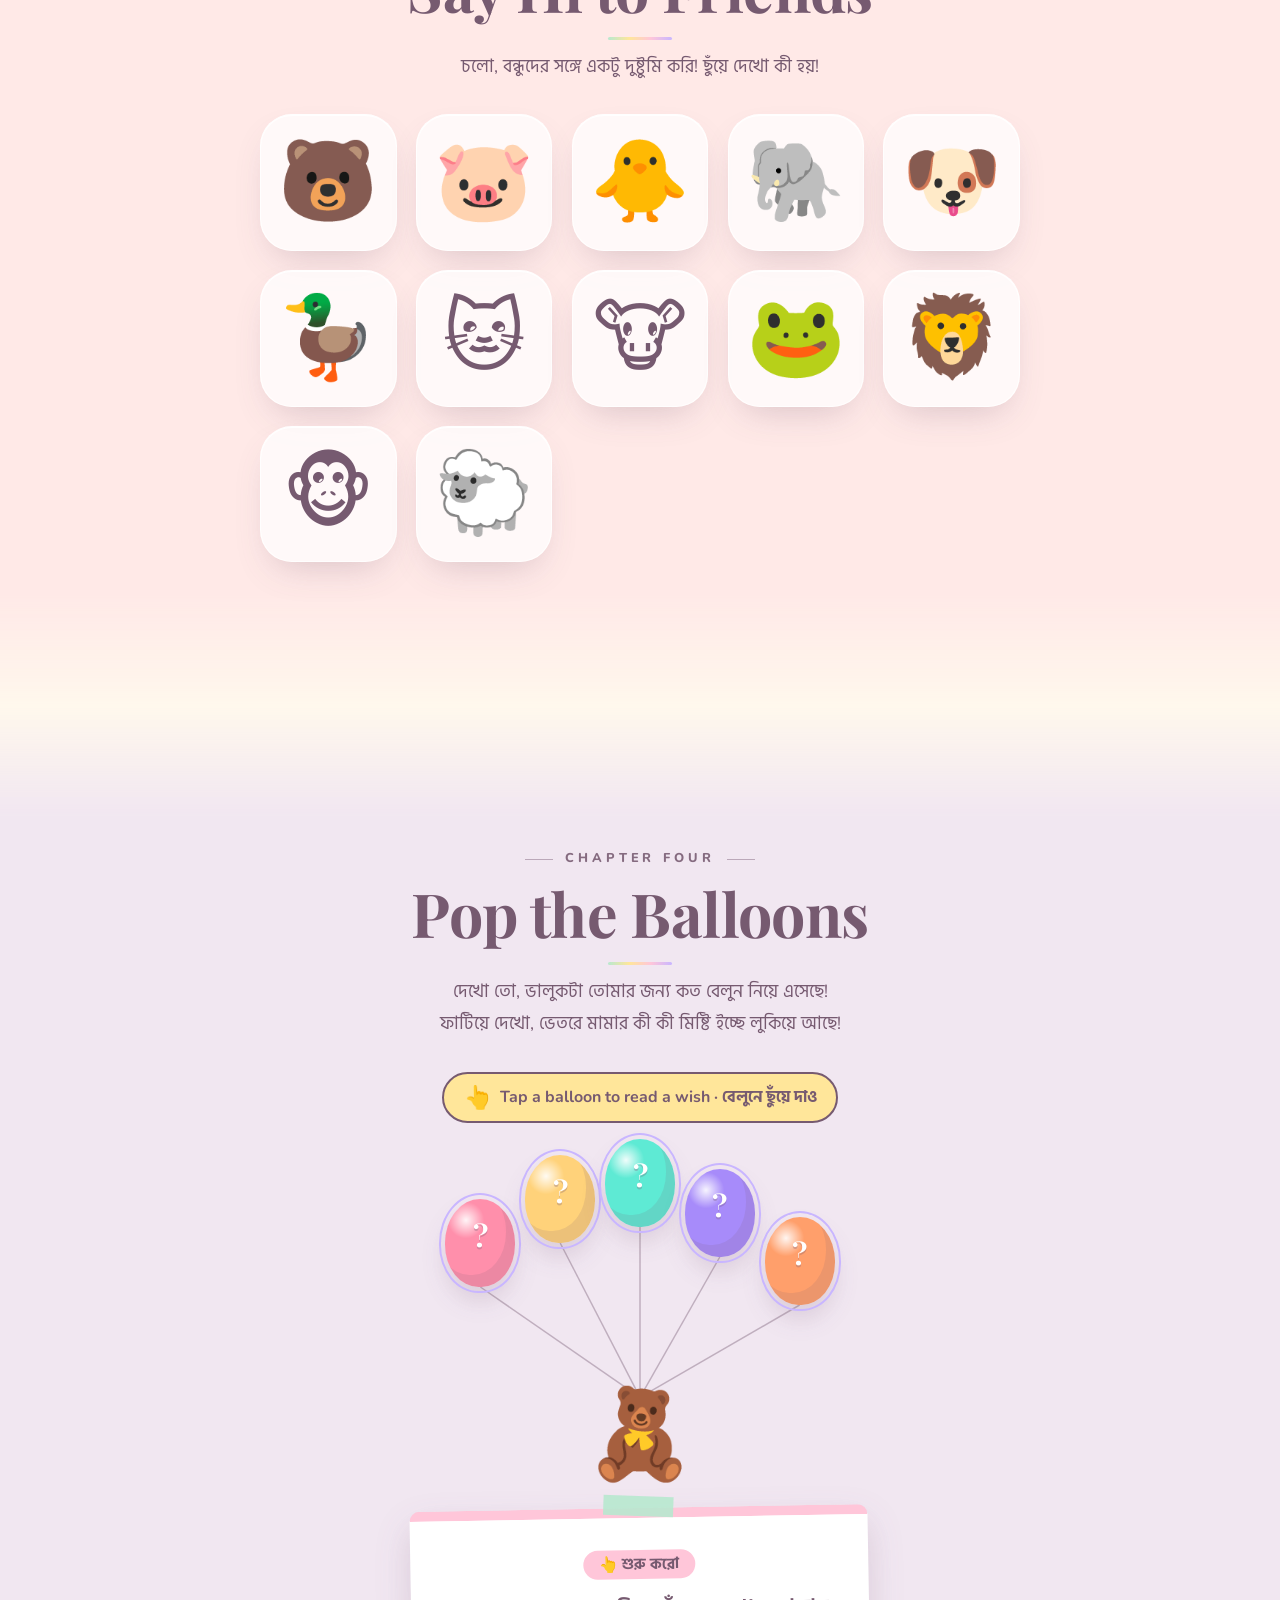
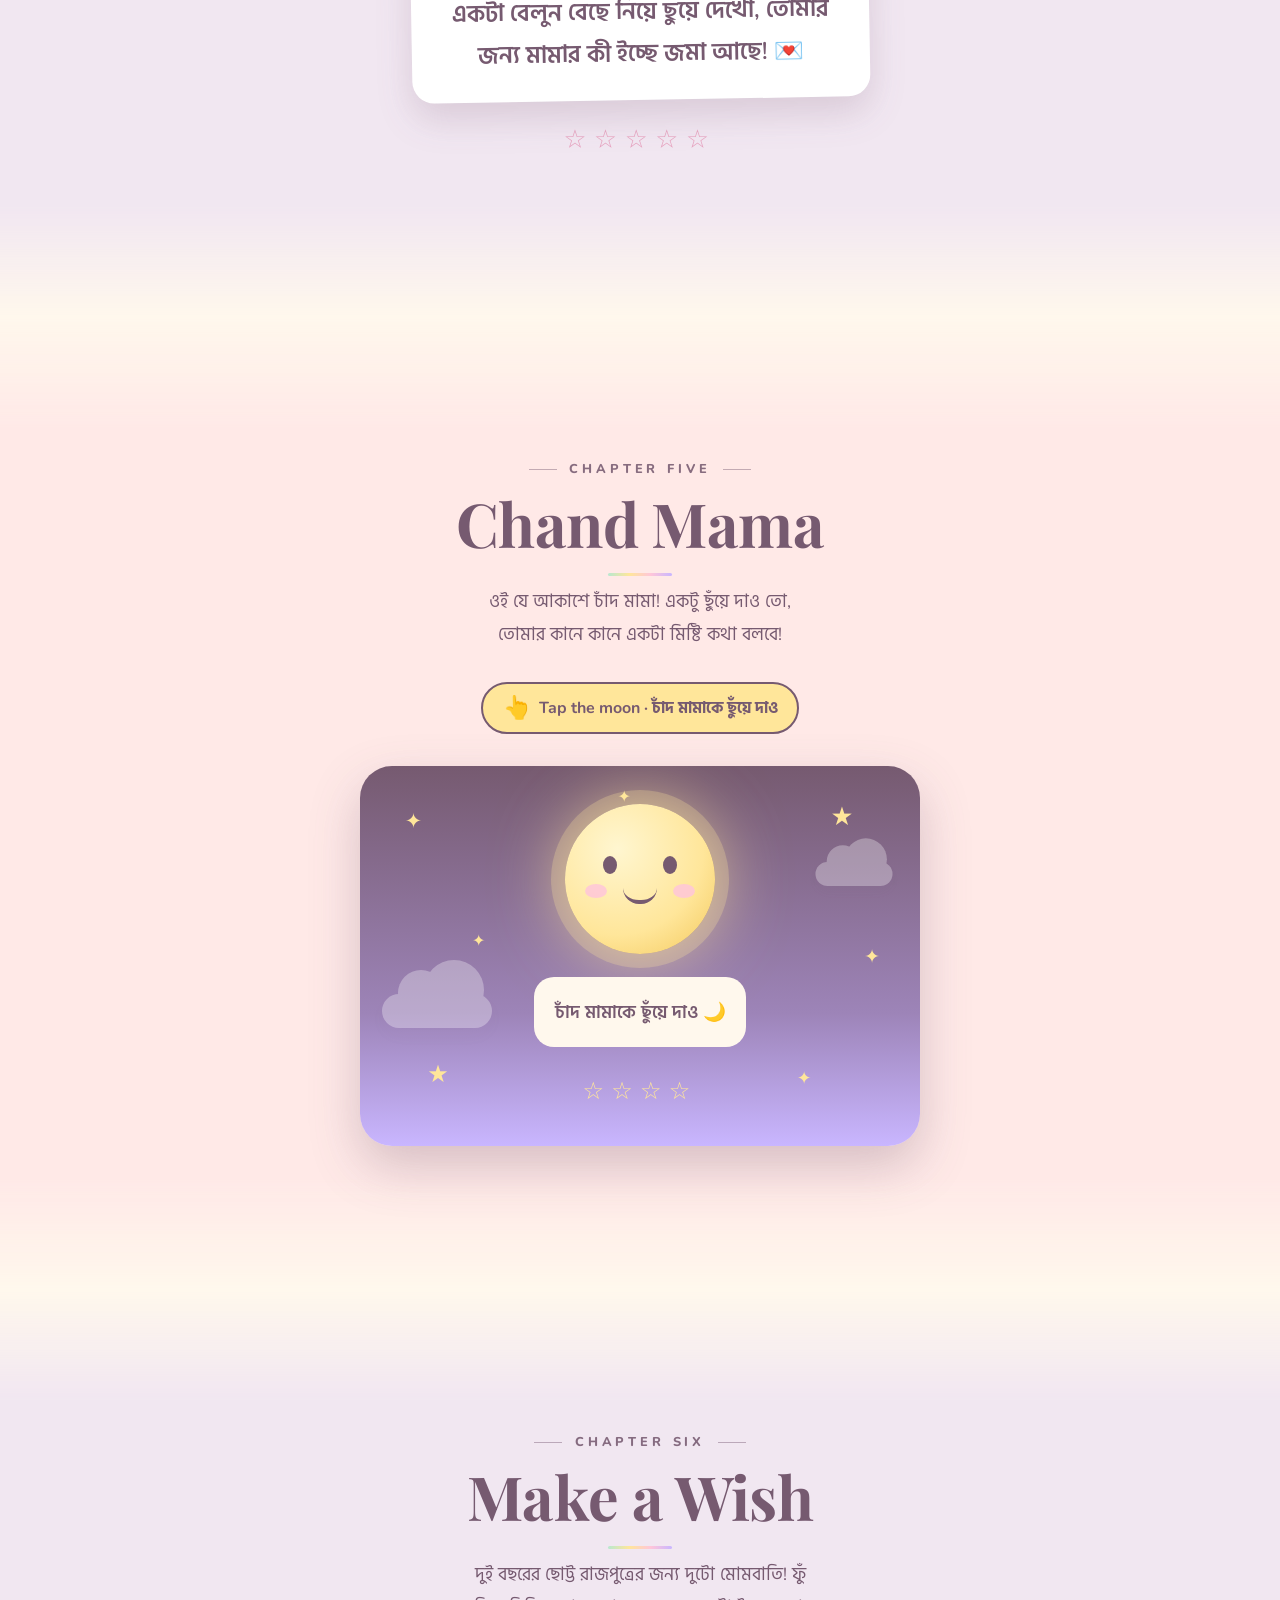
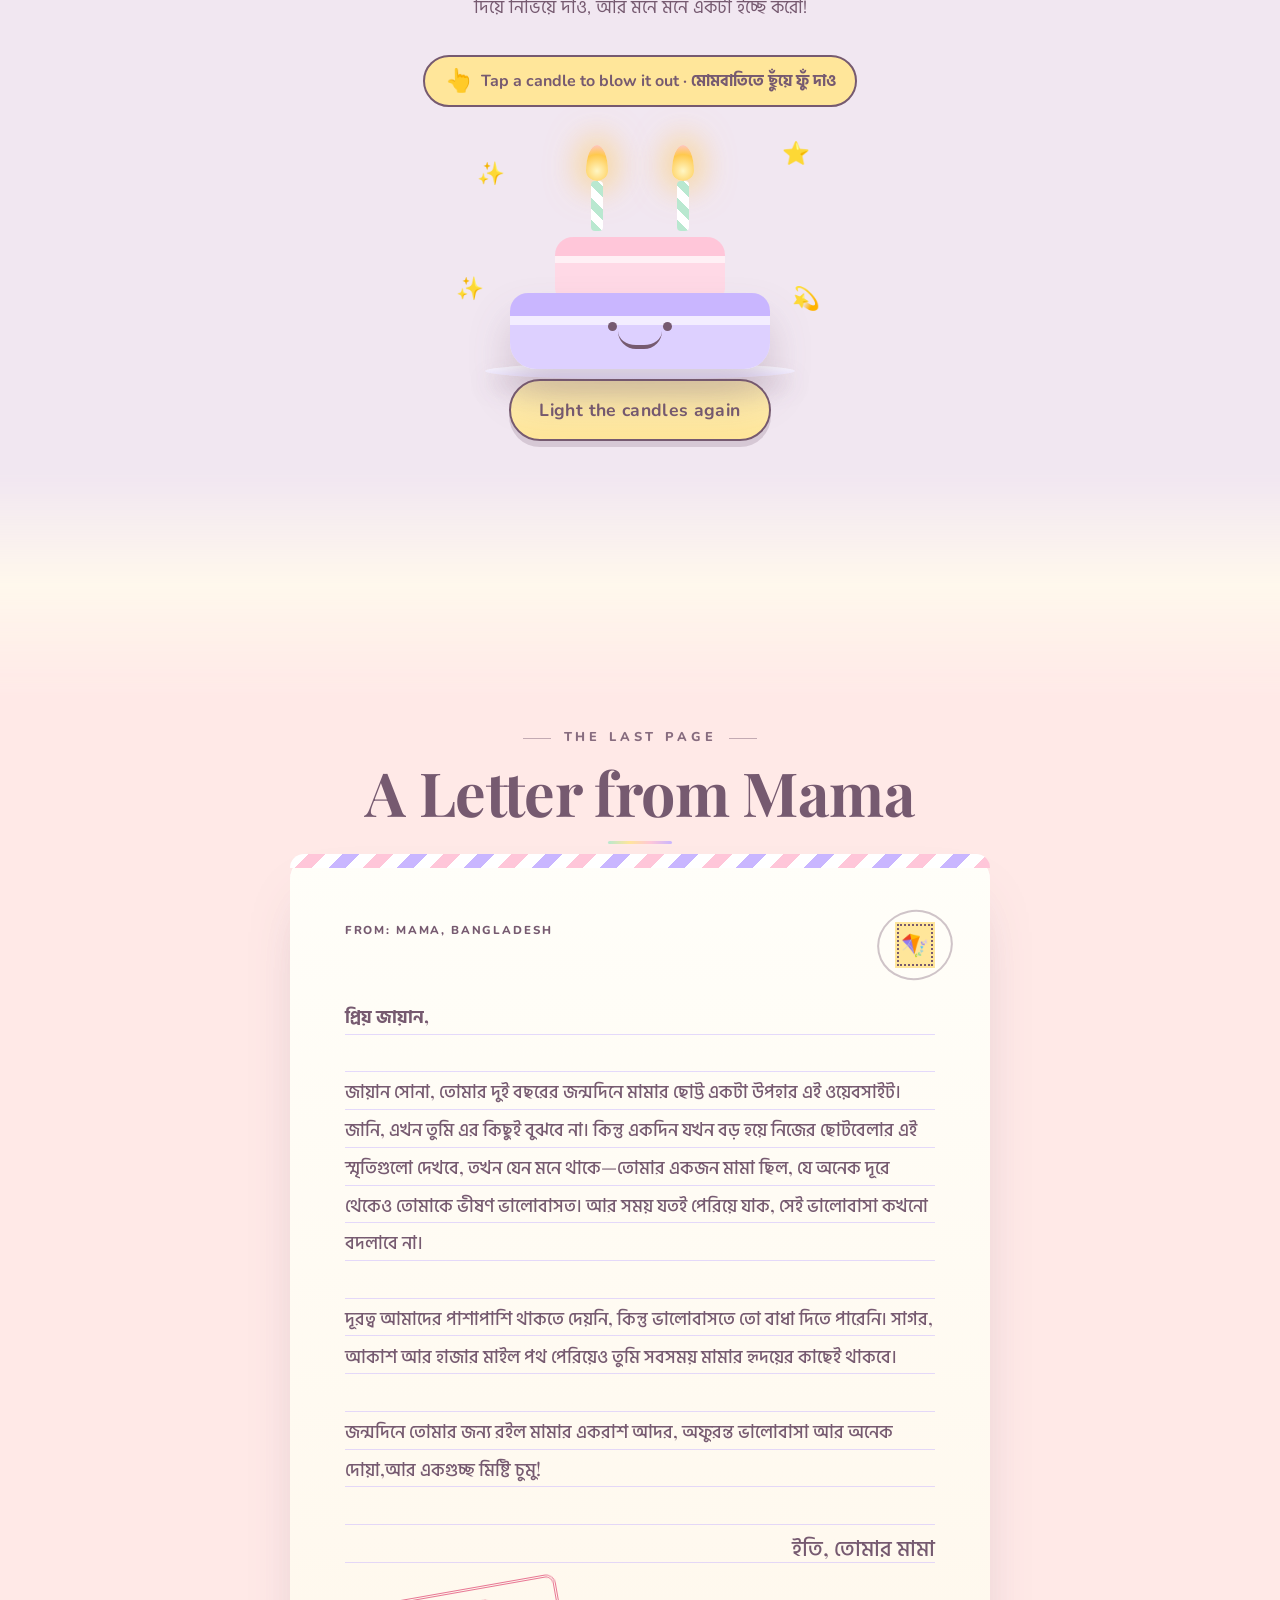
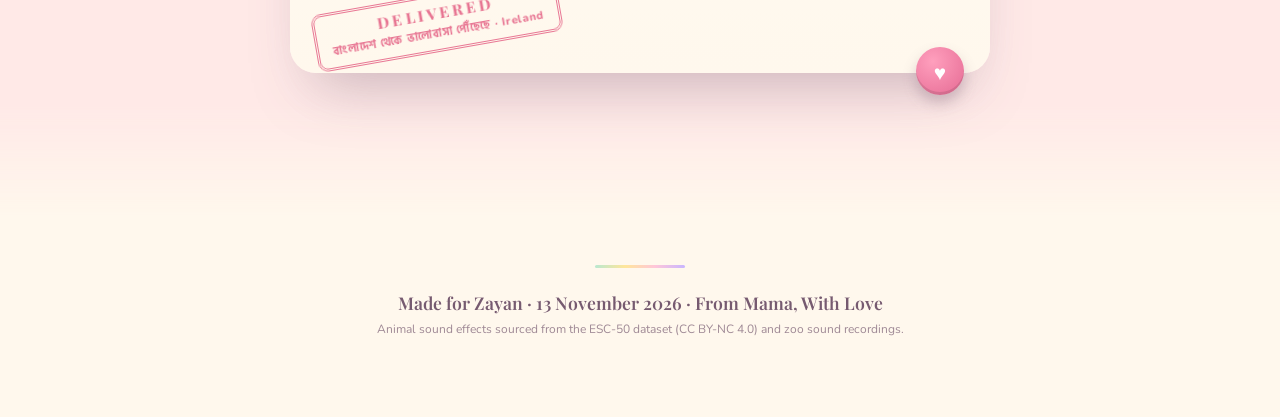
==== commit 0ed7379f: "feat: add more birthday photos" ====
--- a/index.html
+++ b/index.html
@@ -412,16 +412,22 @@
 var $=function(i){return document.getElementById(i)},RM=matchMedia("(prefers-reduced-motion: reduce)").matches,fine=matchMedia("(pointer:fine)").matches;
 /* Photos: put image data URIs / paths in PHOTOS to publish them with the page */
 var PHOTOS = [
+  "images/13.jpg",
     "images/1.jpg",
     "images/2.jpg",
     "images/3.jpg",
     "images/4.jpg",
     "images/5.jpg",
+    "images/10.jpg",
     "images/6.jpg",
     "images/7.jpg",
     "images/8.jpg",
     "images/9.jpg",
-    "images/10.jpg"
+    
+    "images/11.jpg",
+    "images/12.jpg",
+    
+    "images/10.jpg",
 ];
 
 /* title letters */
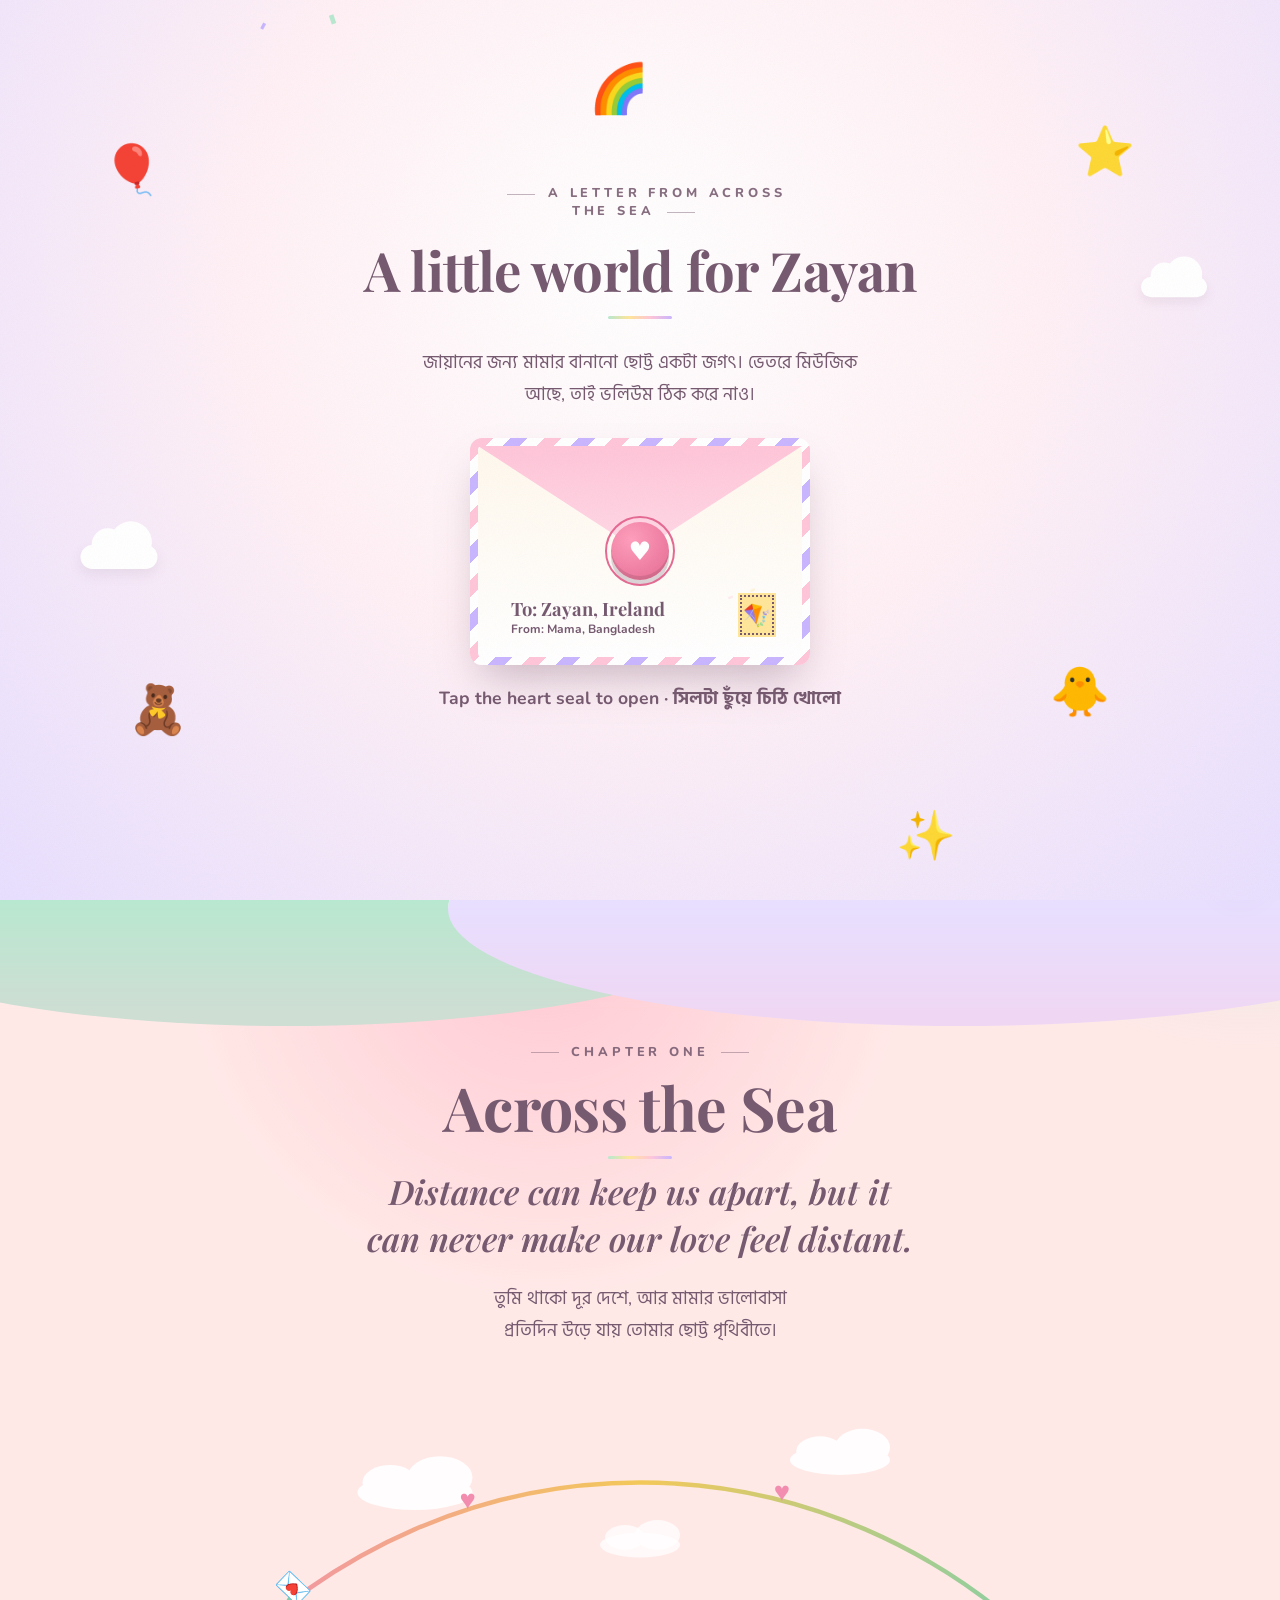
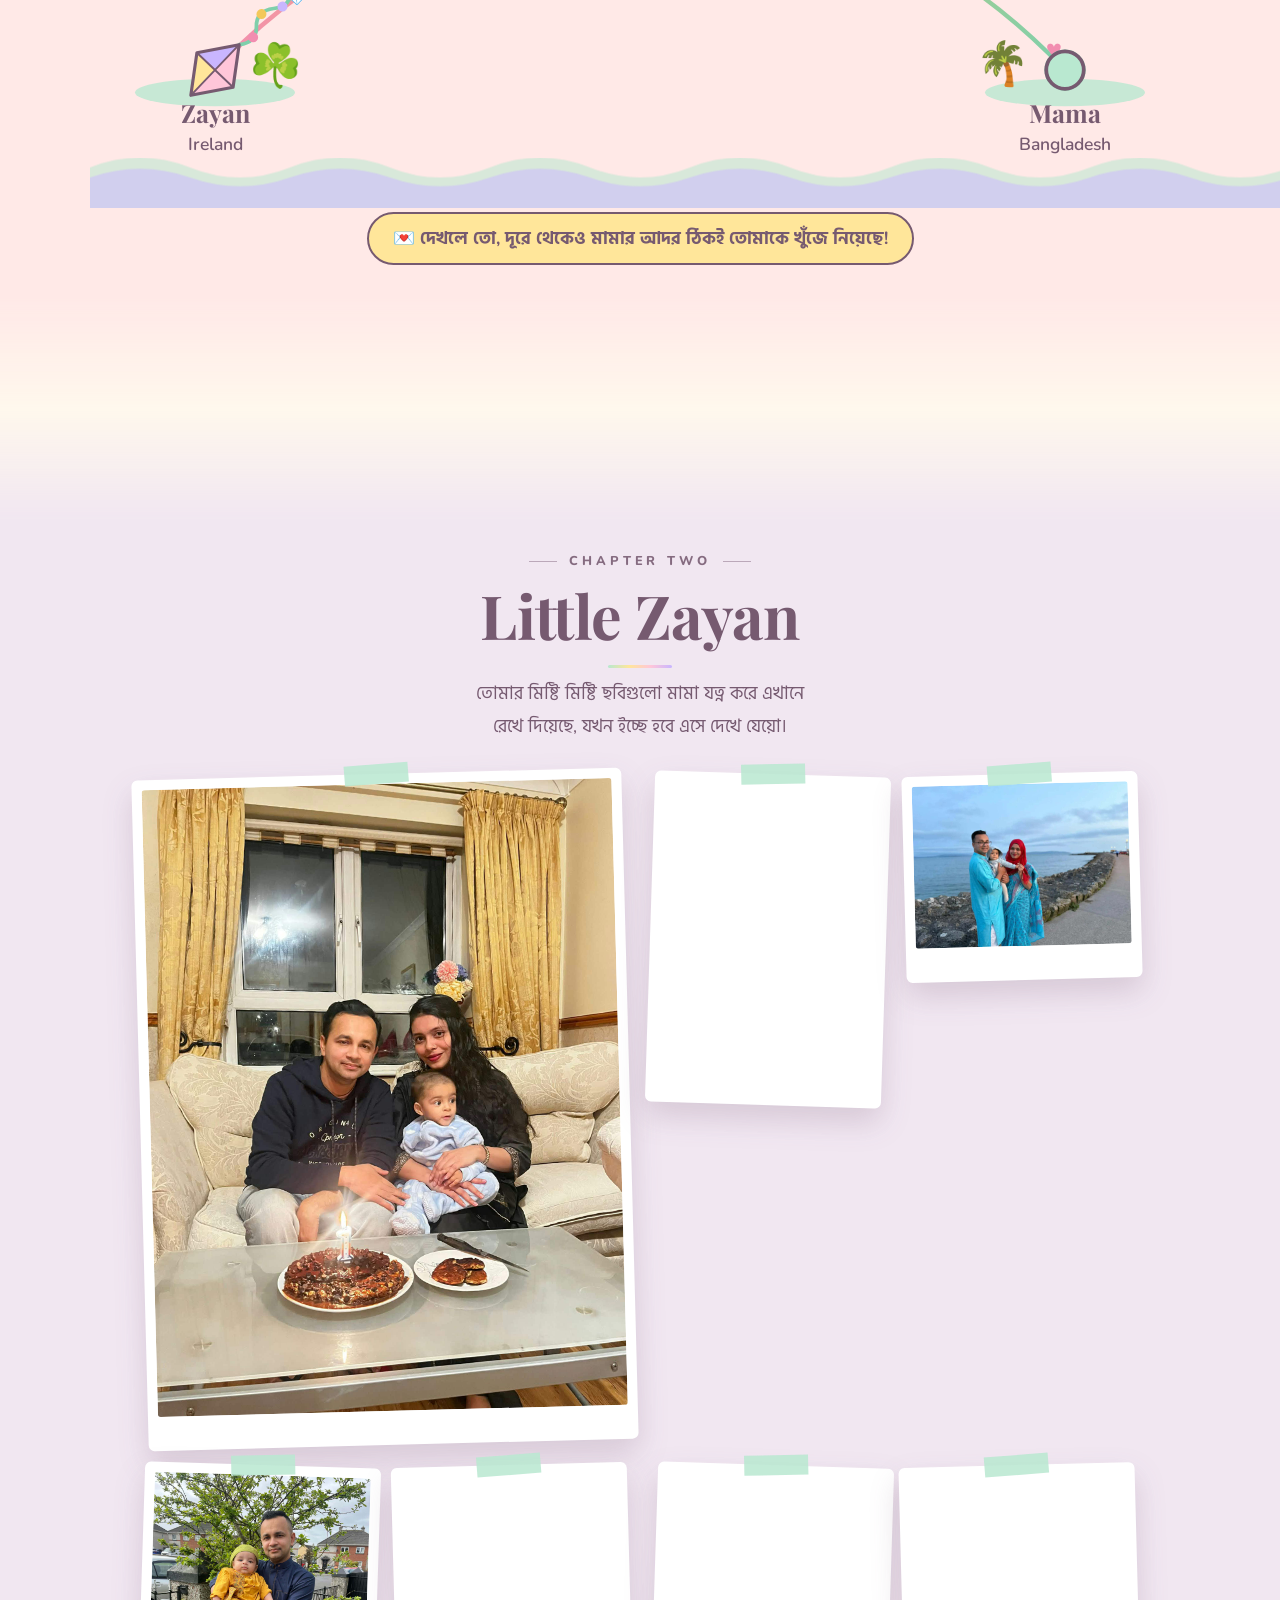
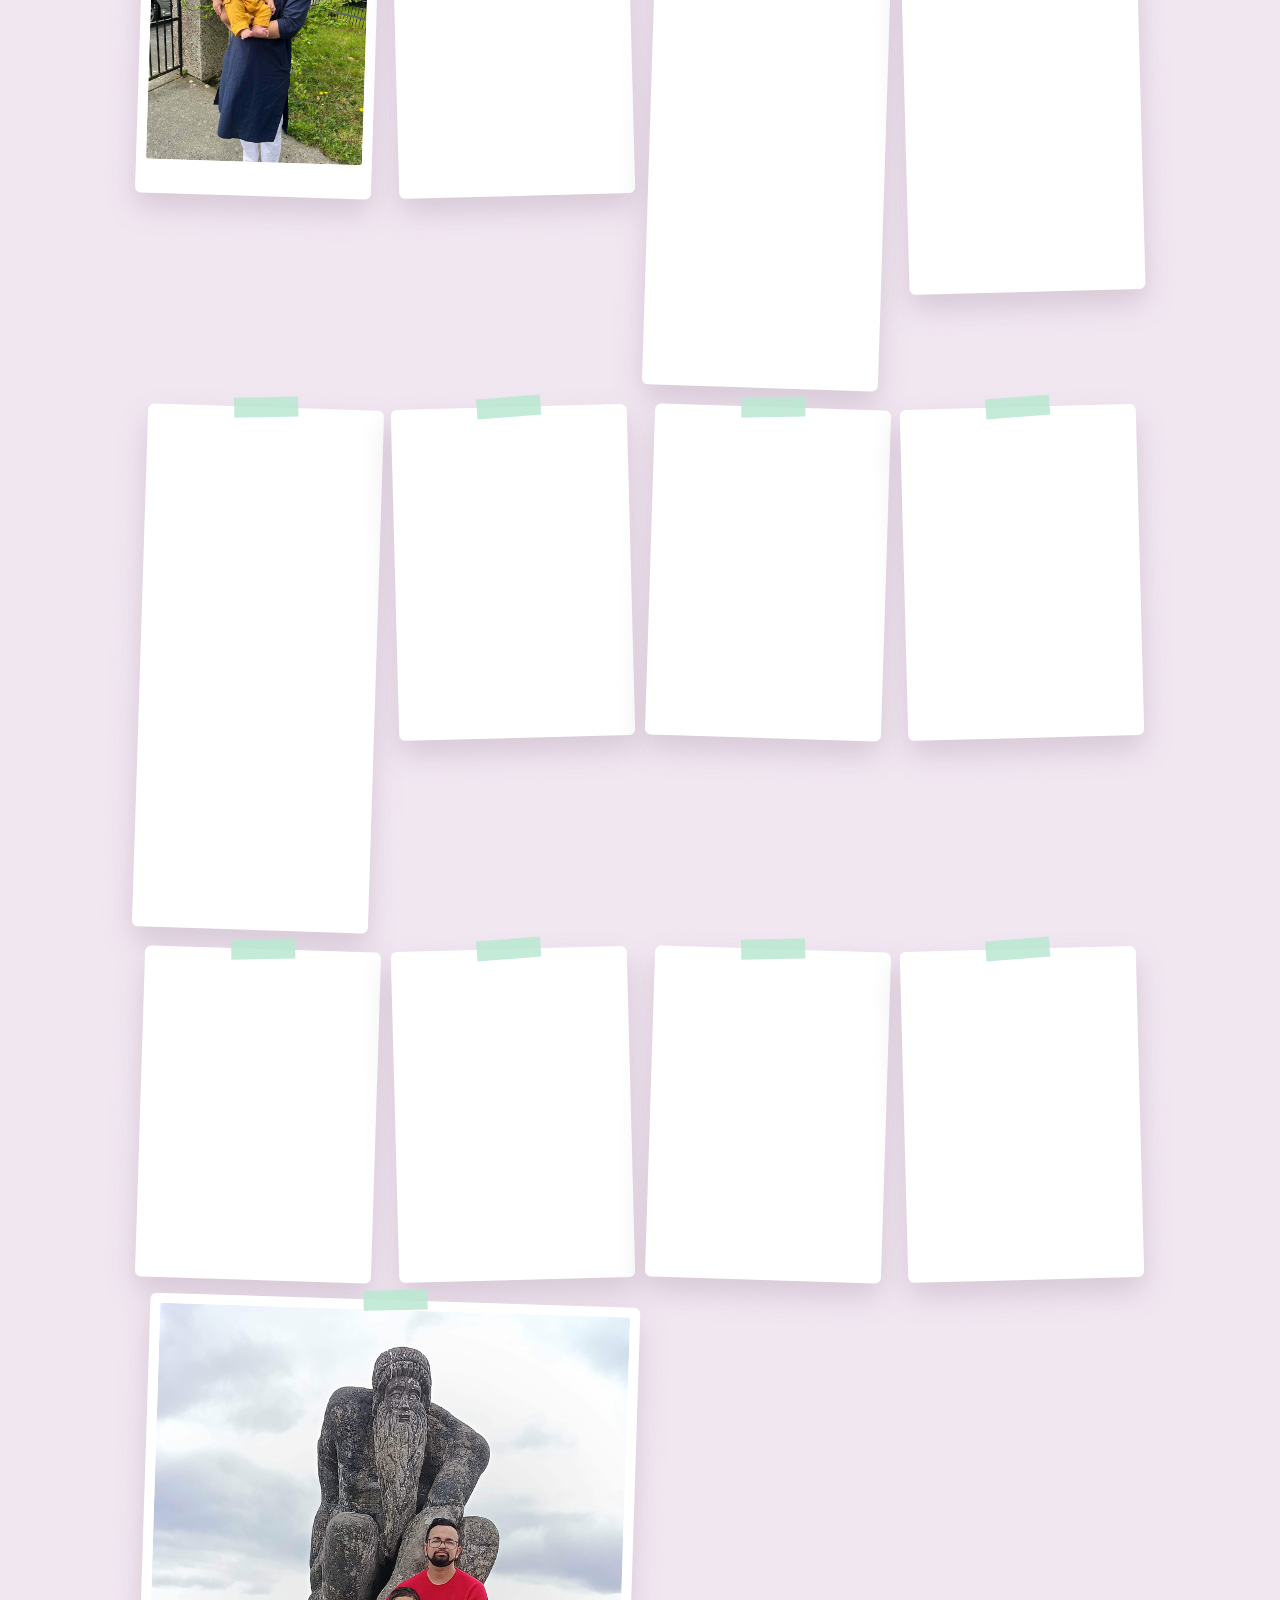
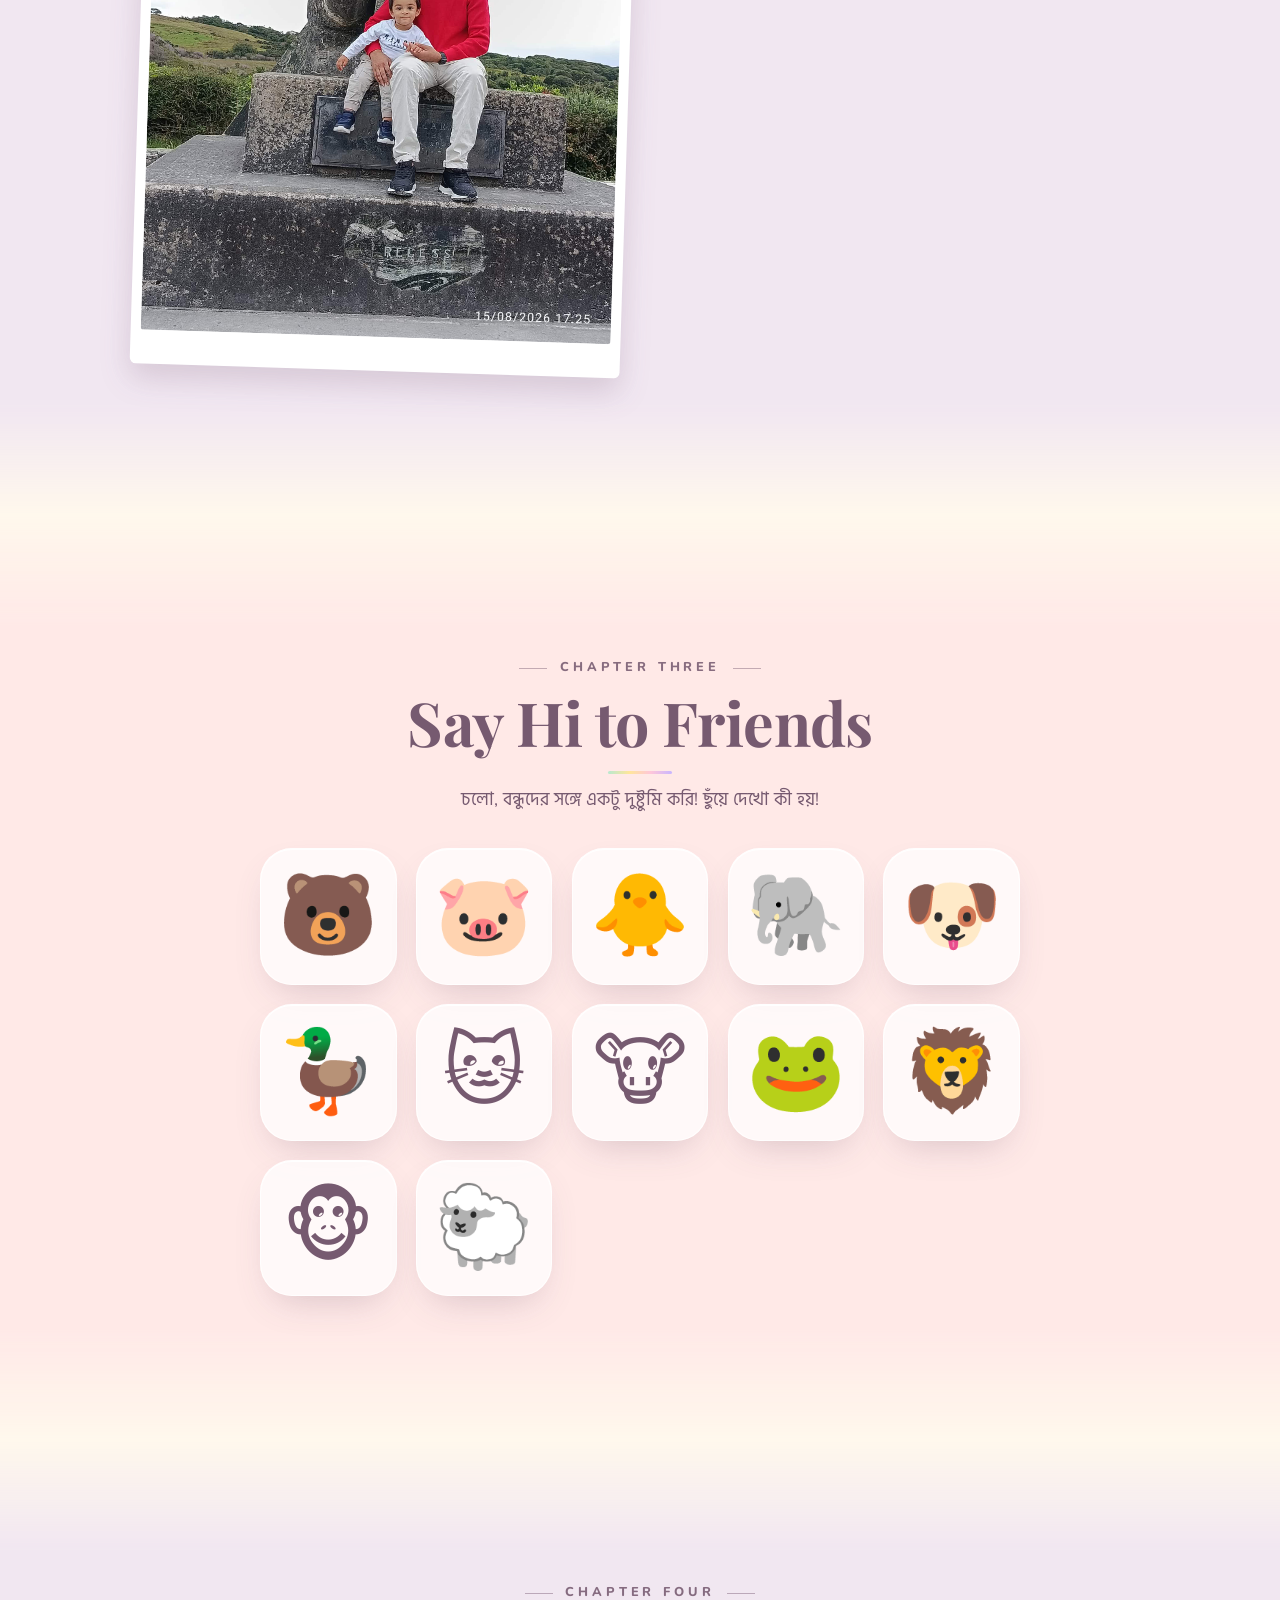
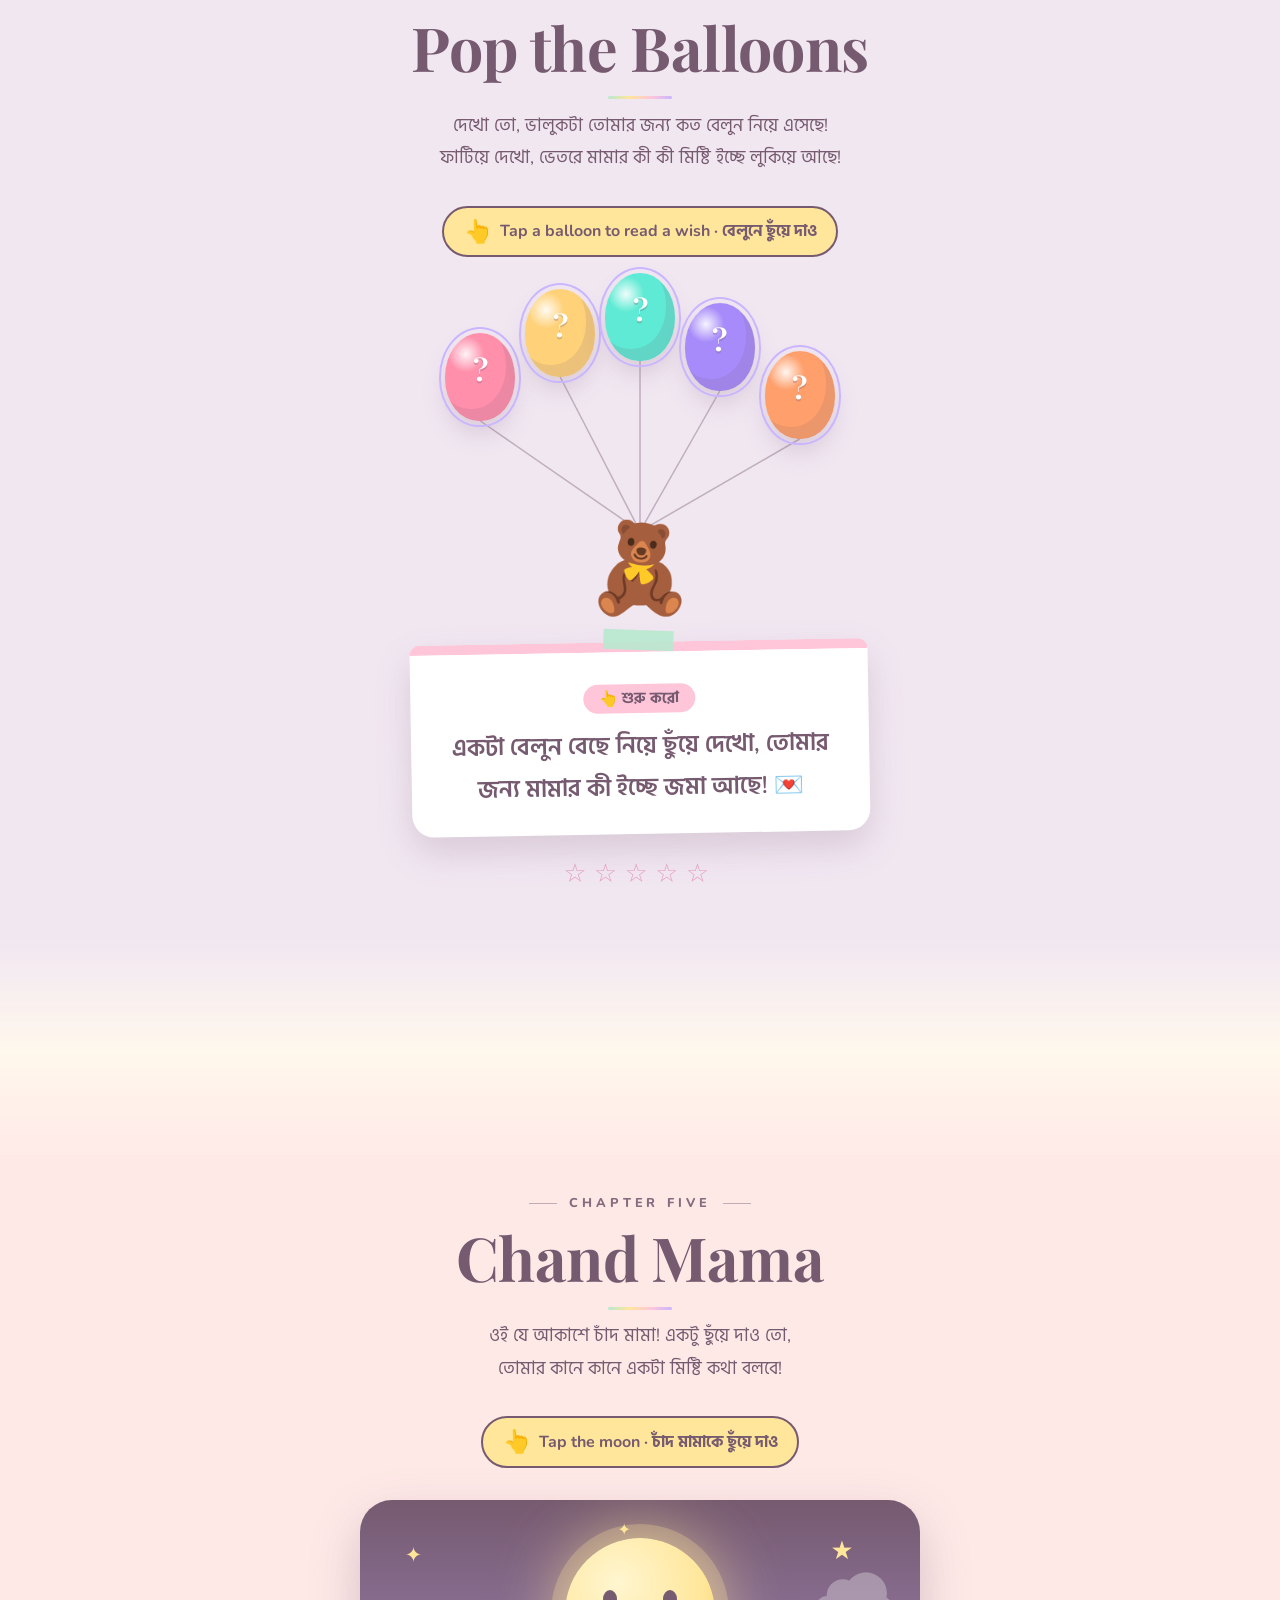
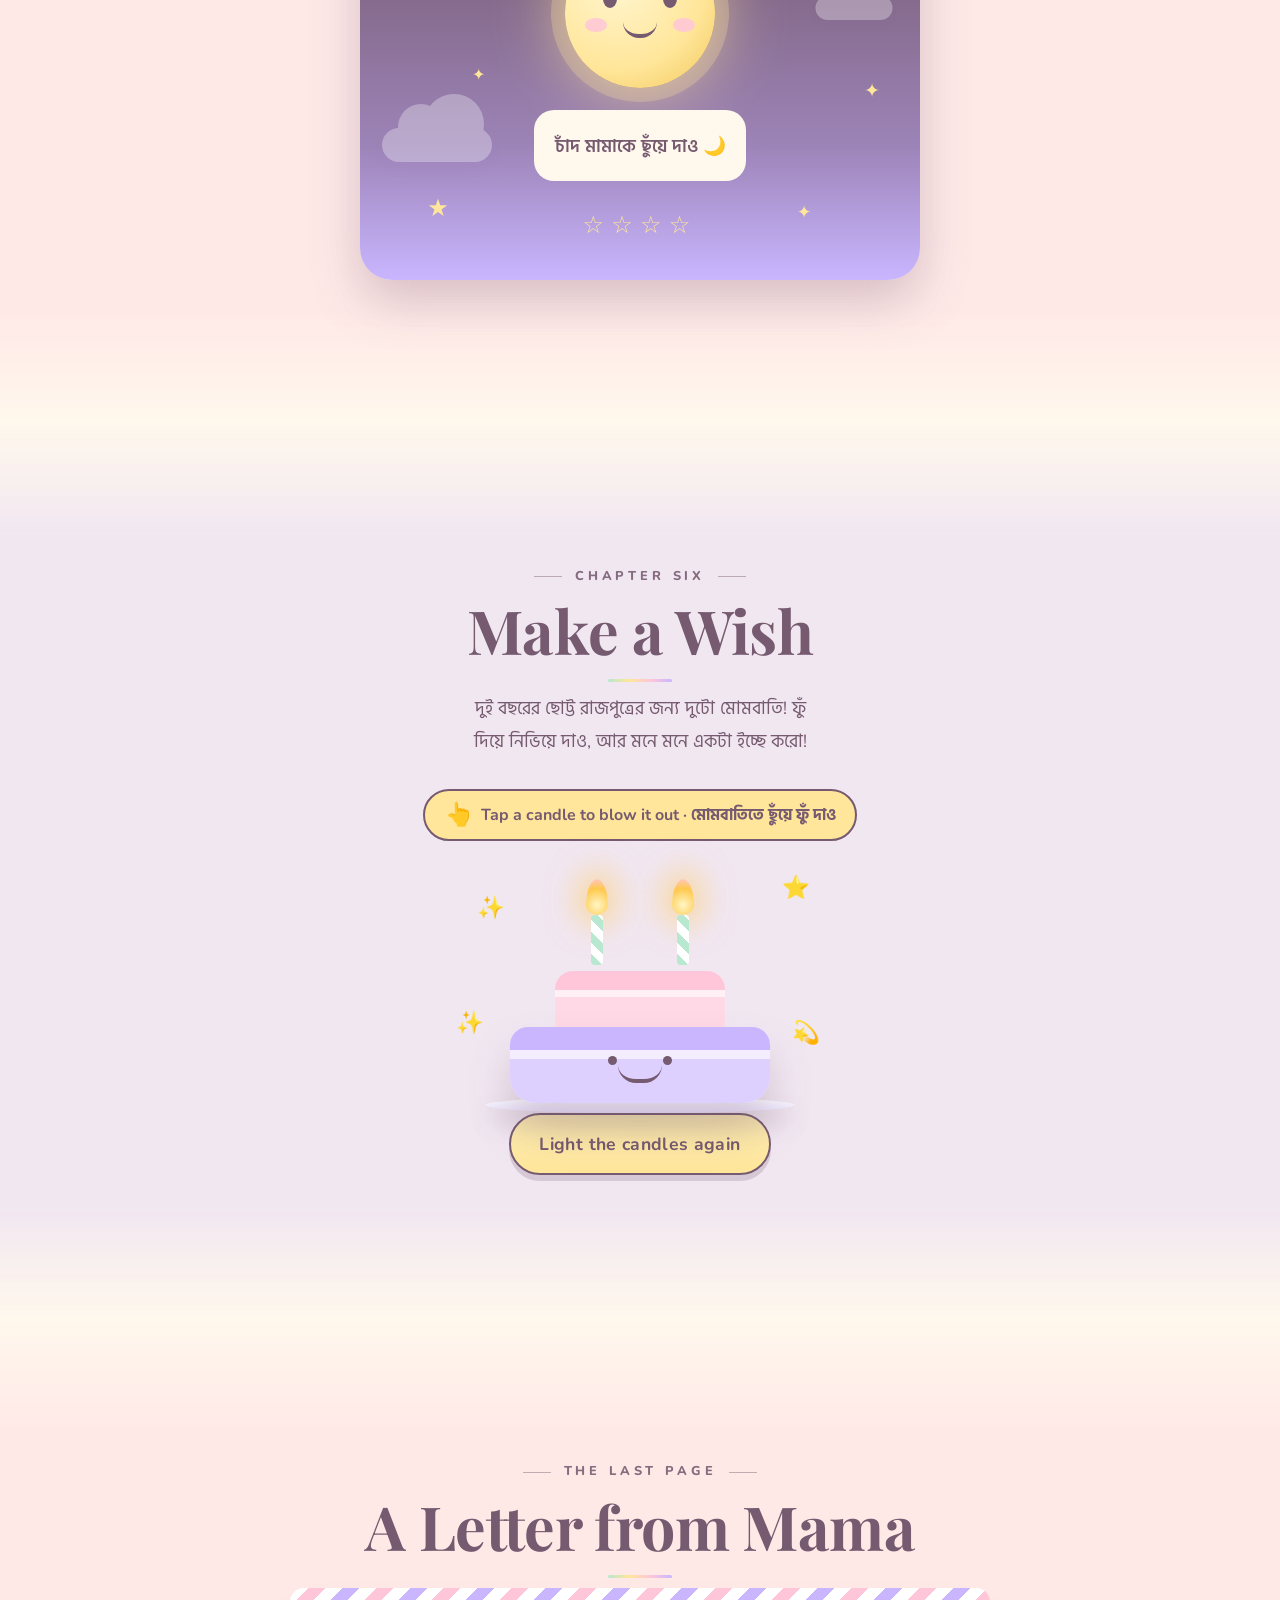
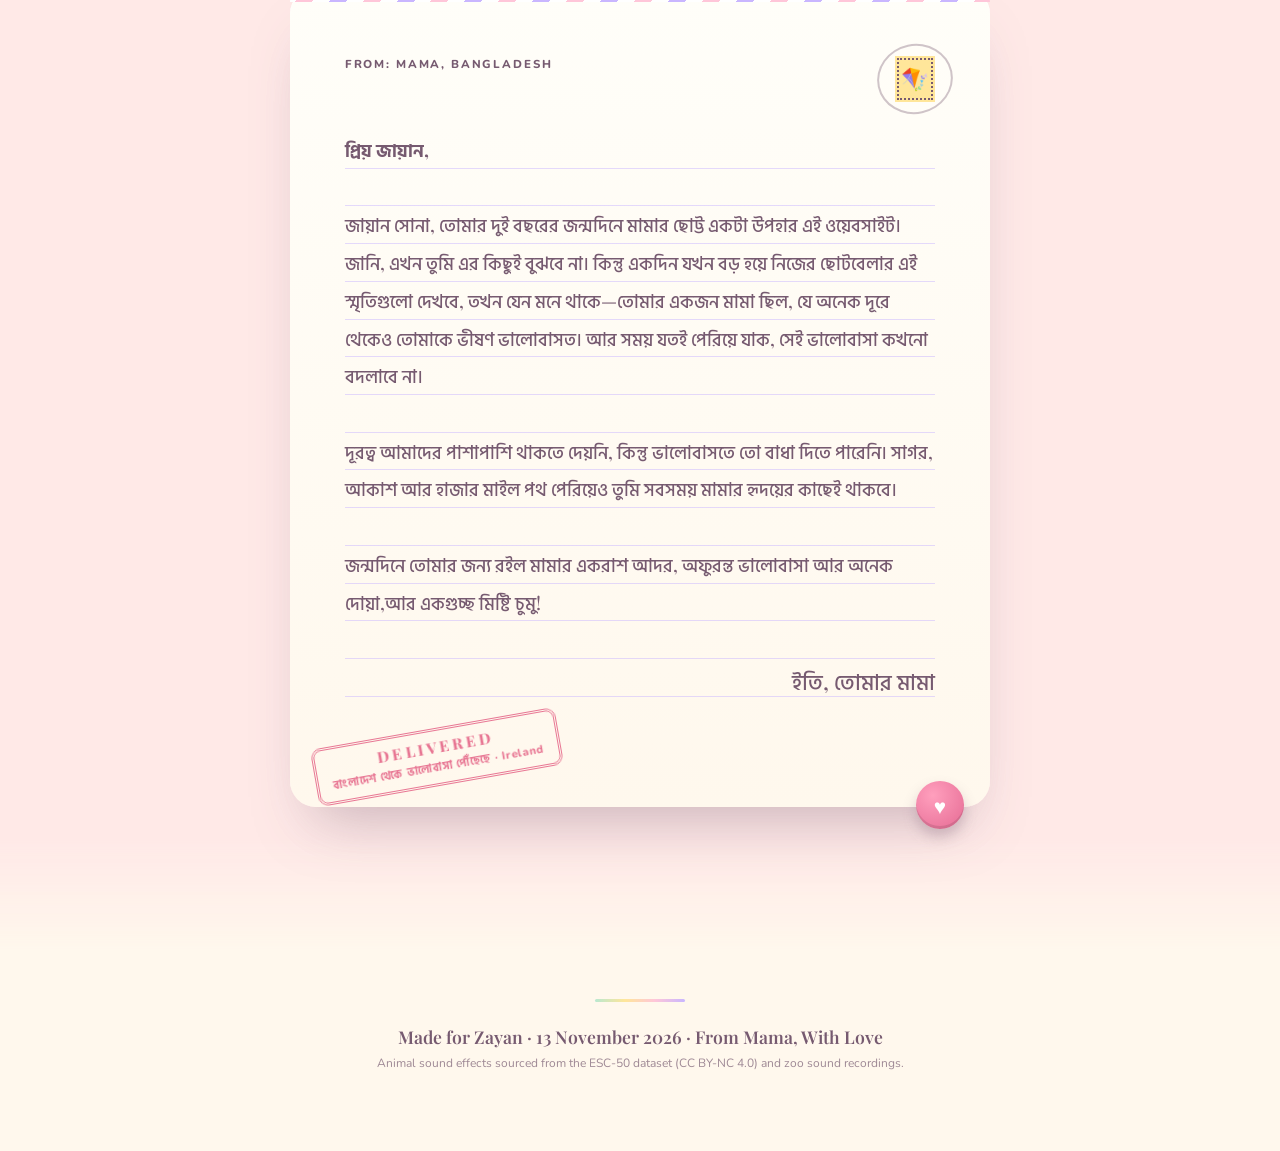
==== commit f8119c68: "picture update" ====
--- a/index.html
+++ b/index.html
@@ -413,21 +413,22 @@
 /* Photos: put image data URIs / paths in PHOTOS to publish them with the page */
 var PHOTOS = [
   "images/13.jpg",
-    "images/1.jpg",
-    "images/2.jpg",
-    "images/3.jpg",
-    "images/4.jpg",
-    "images/5.jpg",
-    "images/10.jpg",
-    "images/6.jpg",
-    "images/7.jpg",
-    "images/8.jpg",
-    "images/9.jpg",
-    
-    "images/11.jpg",
-    "images/12.jpg",
-    
-    "images/10.jpg",
+  "images/21.jpg",
+  "images/18.jpg",
+  "images/20.jpg",
+  "images/1.jpg",
+  "images/2.jpg",
+  "images/24.jpg",
+  "images/16.jpg",
+  "images/4.jpg",
+  "images/8.jpg",
+  "images/9.jpg",
+  "images/11.jpg",
+  "images/6.jpg",
+  "images/12.jpg",
+  "images/7.jpg",
+  "images/10.jpg",
+
 ];
 
 /* title letters */
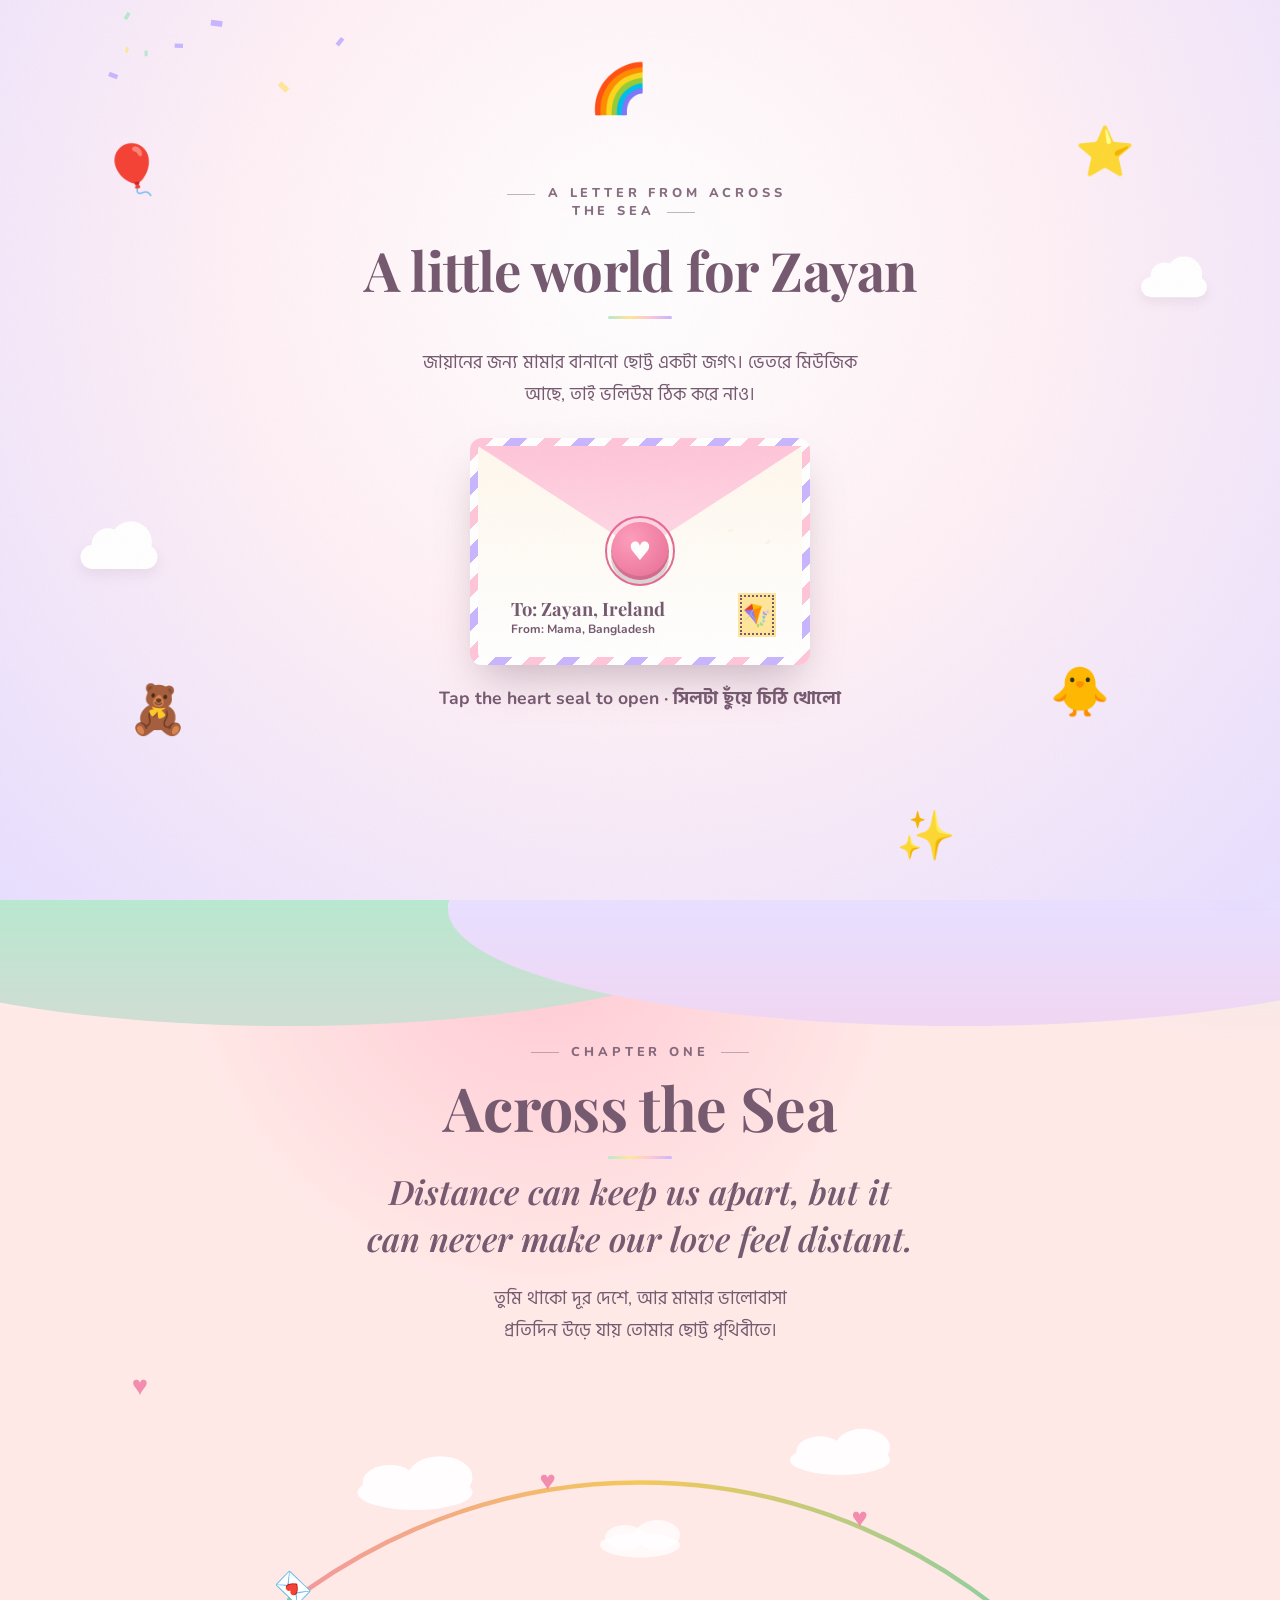
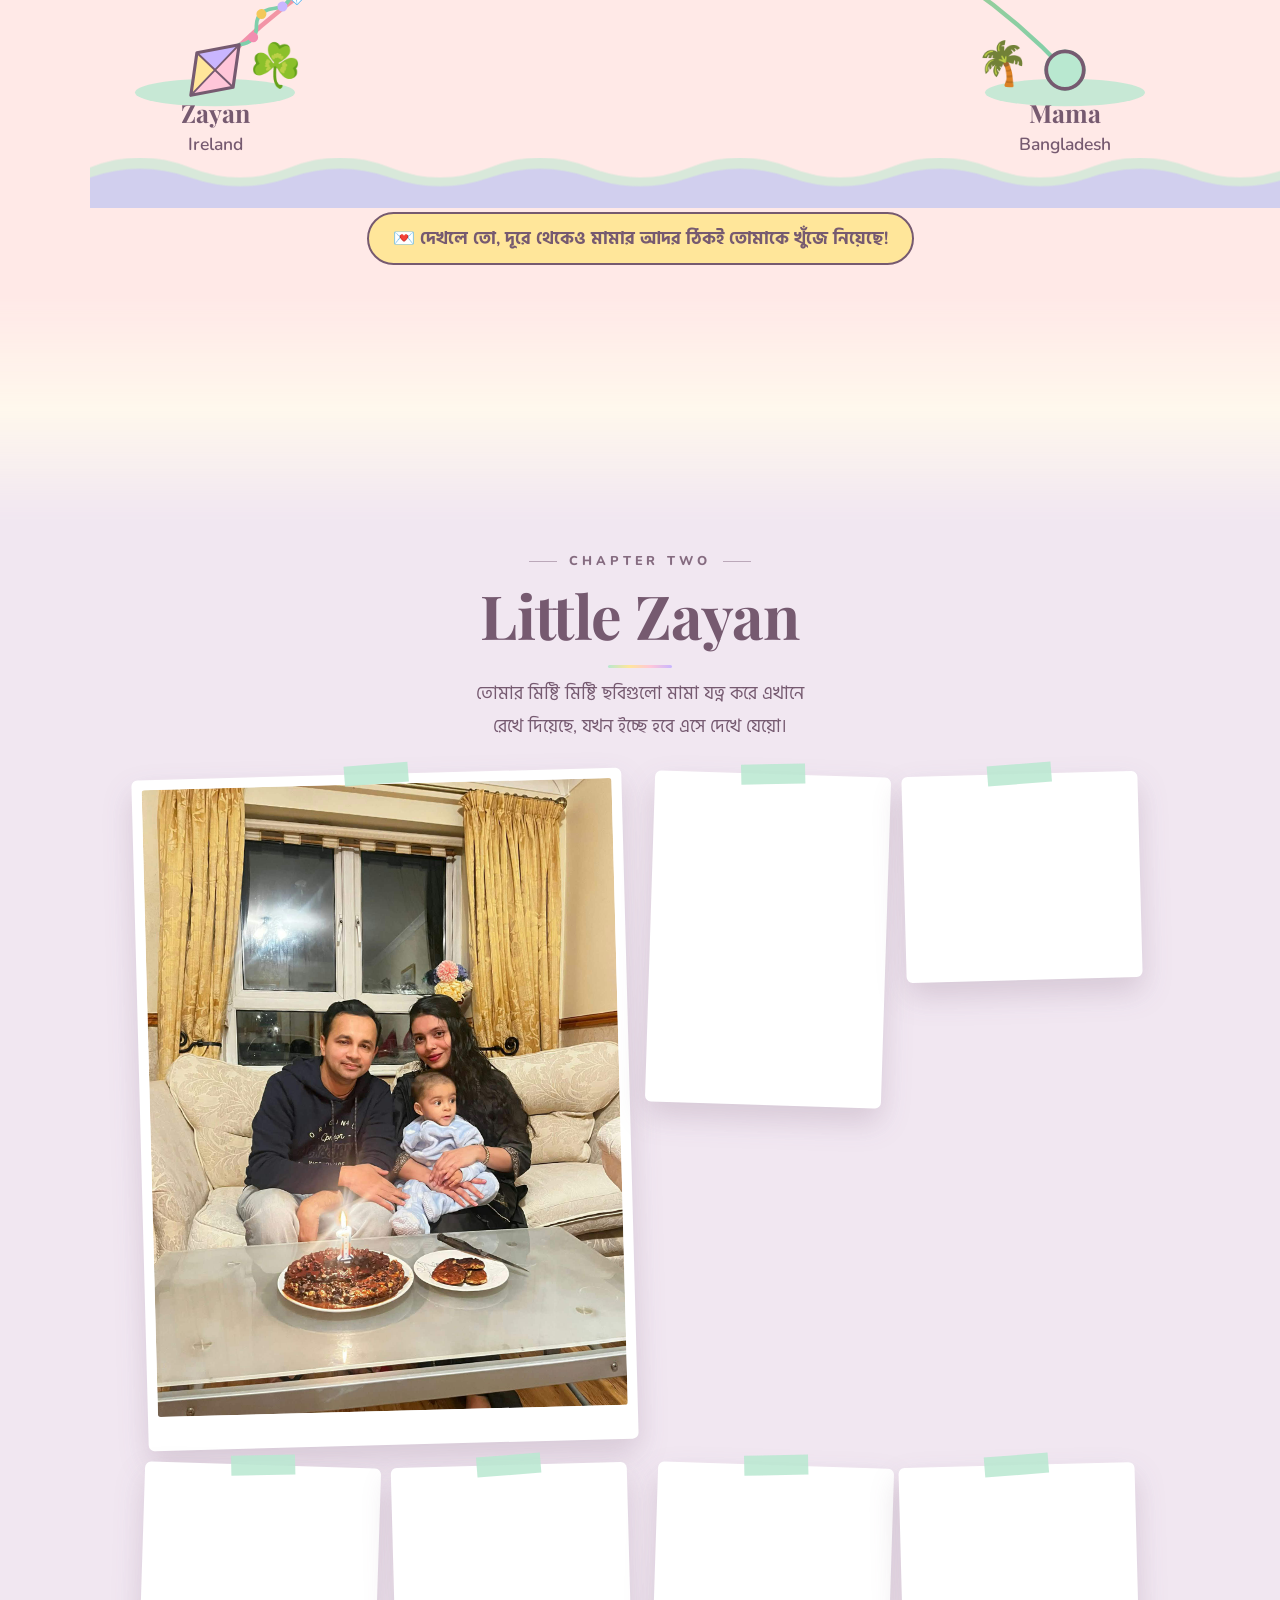
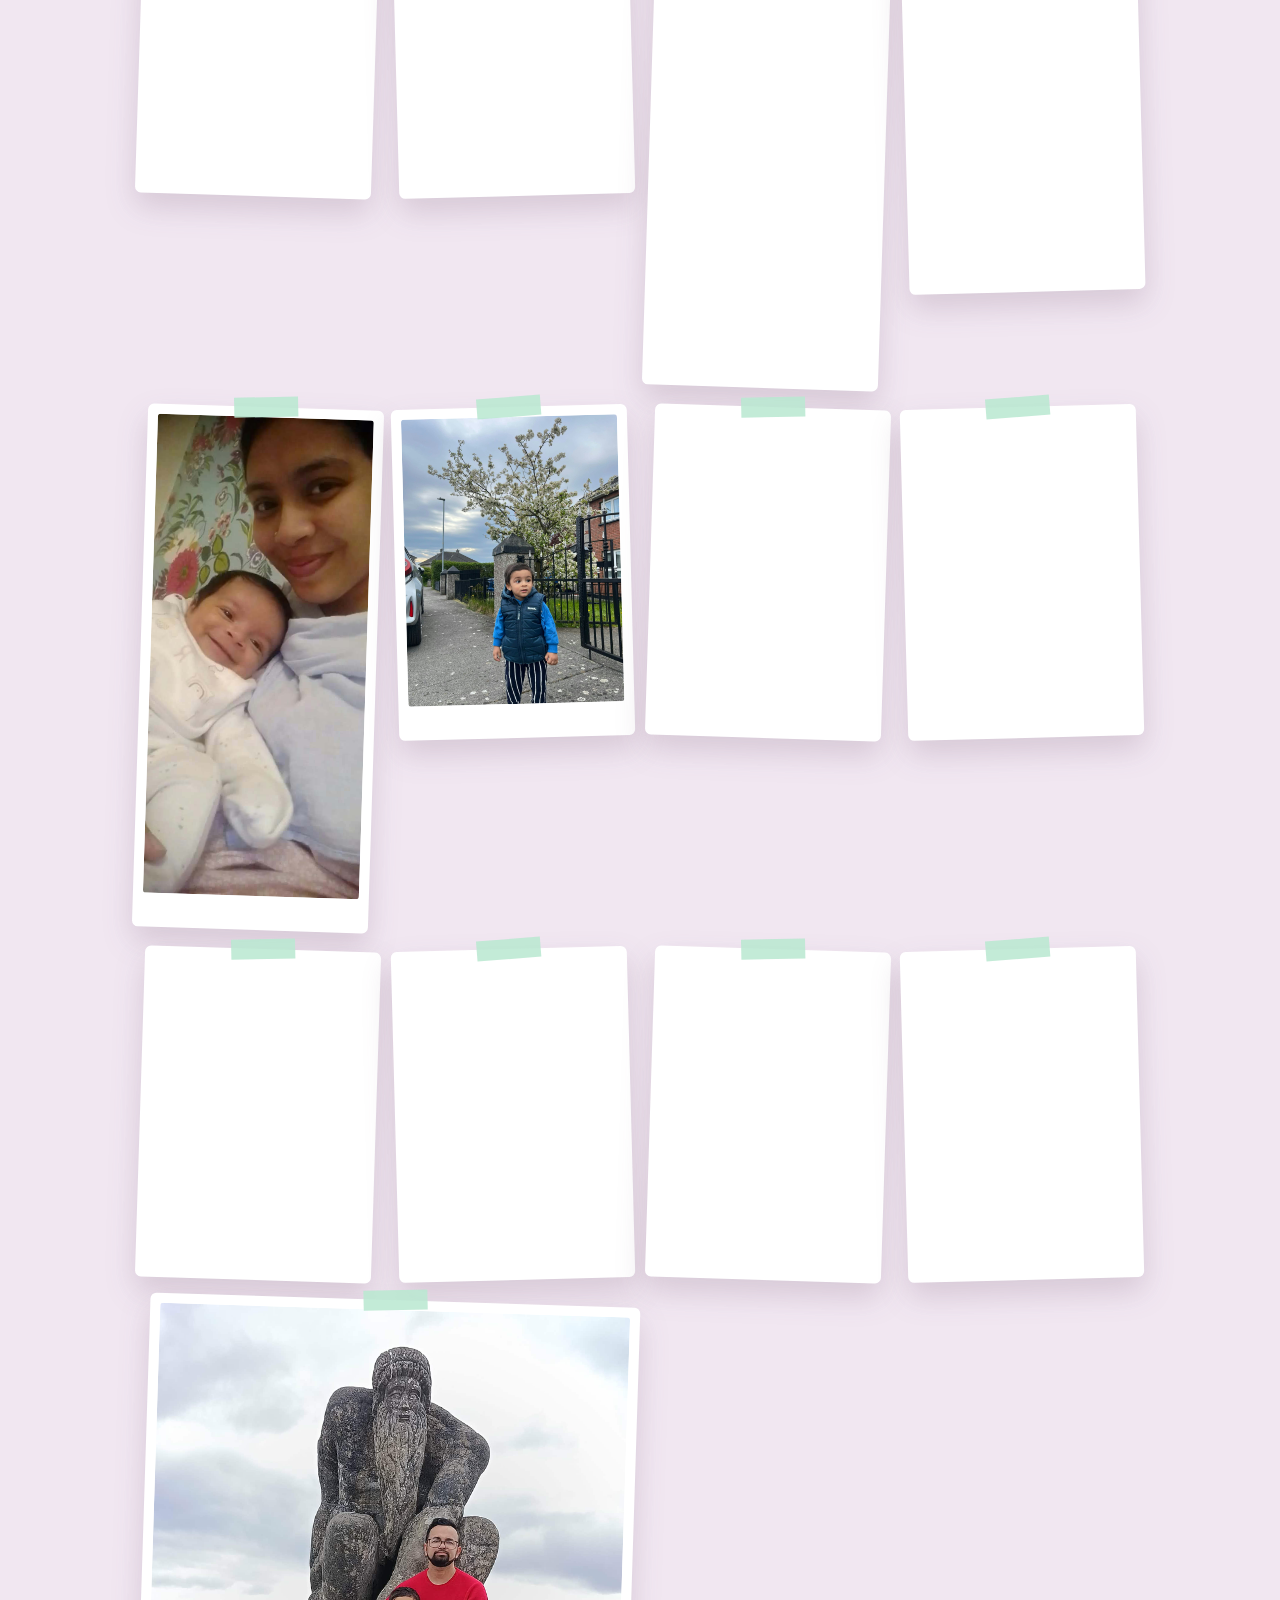
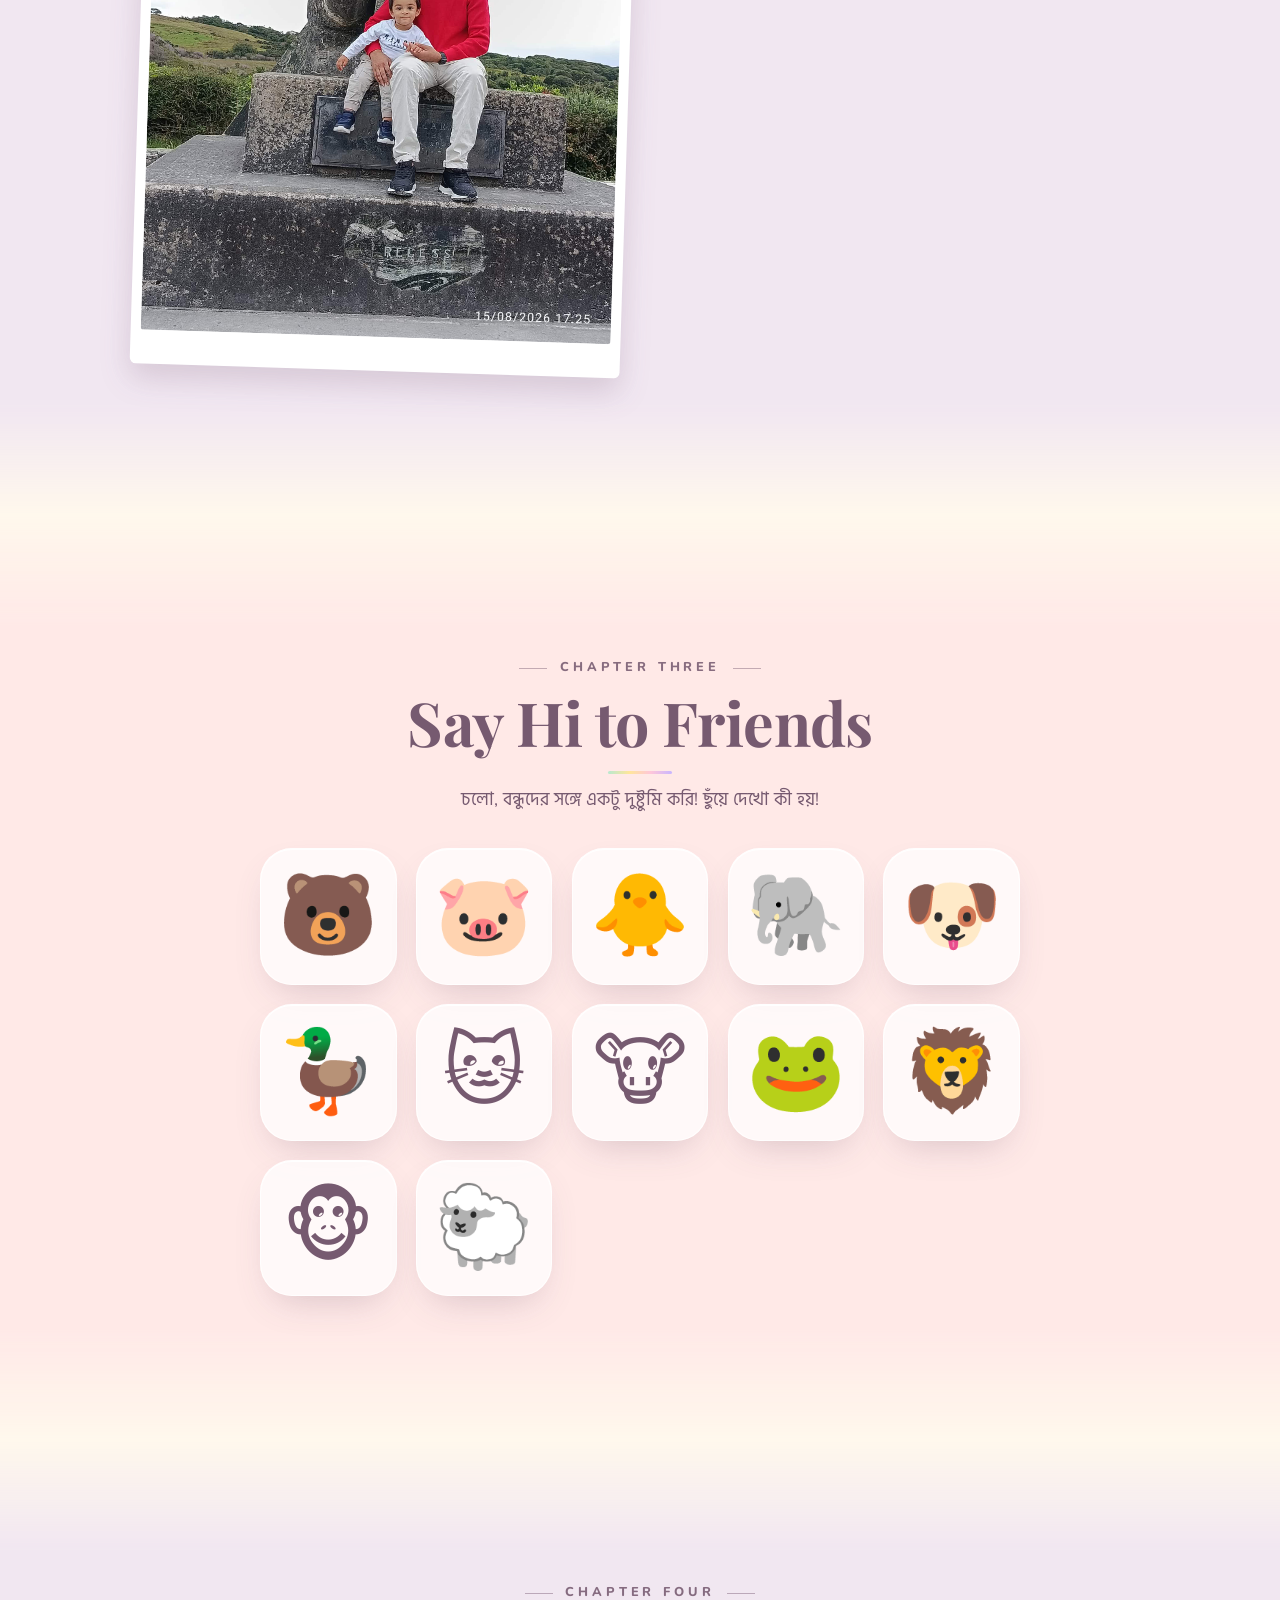
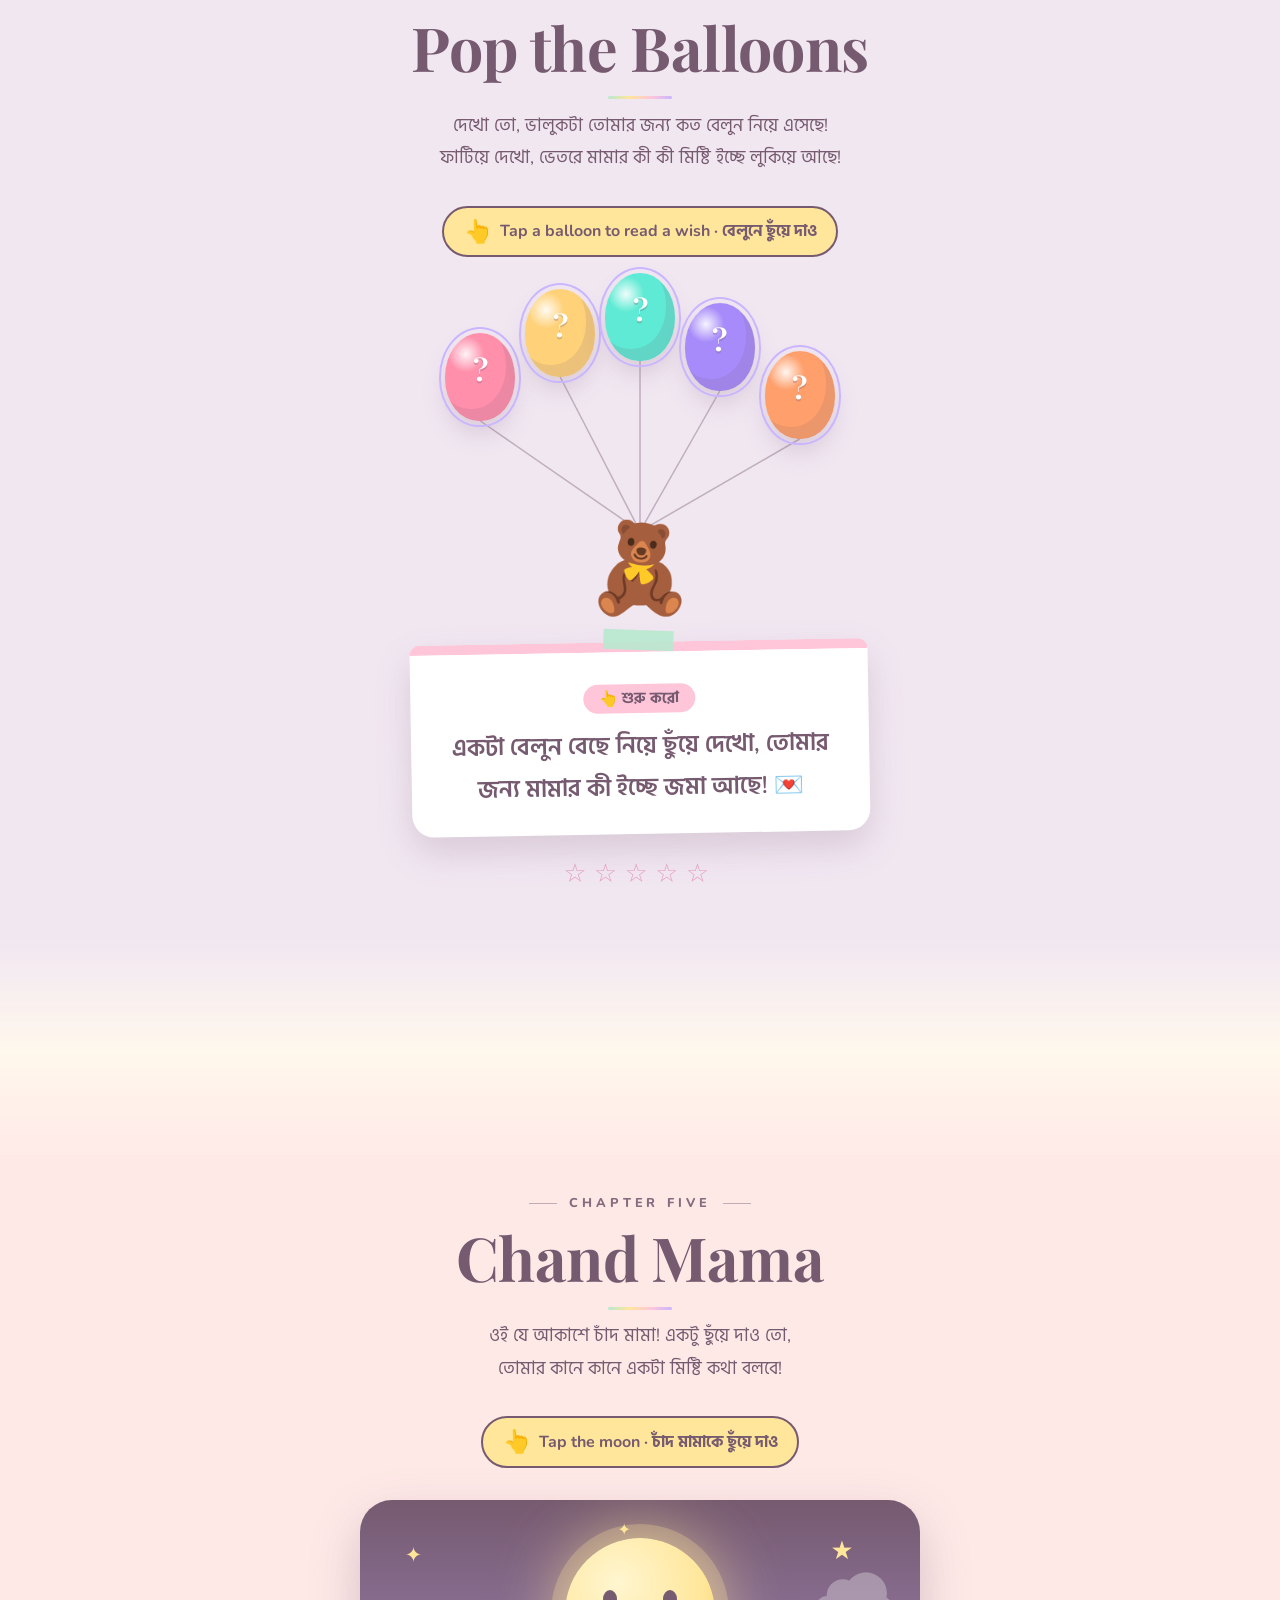
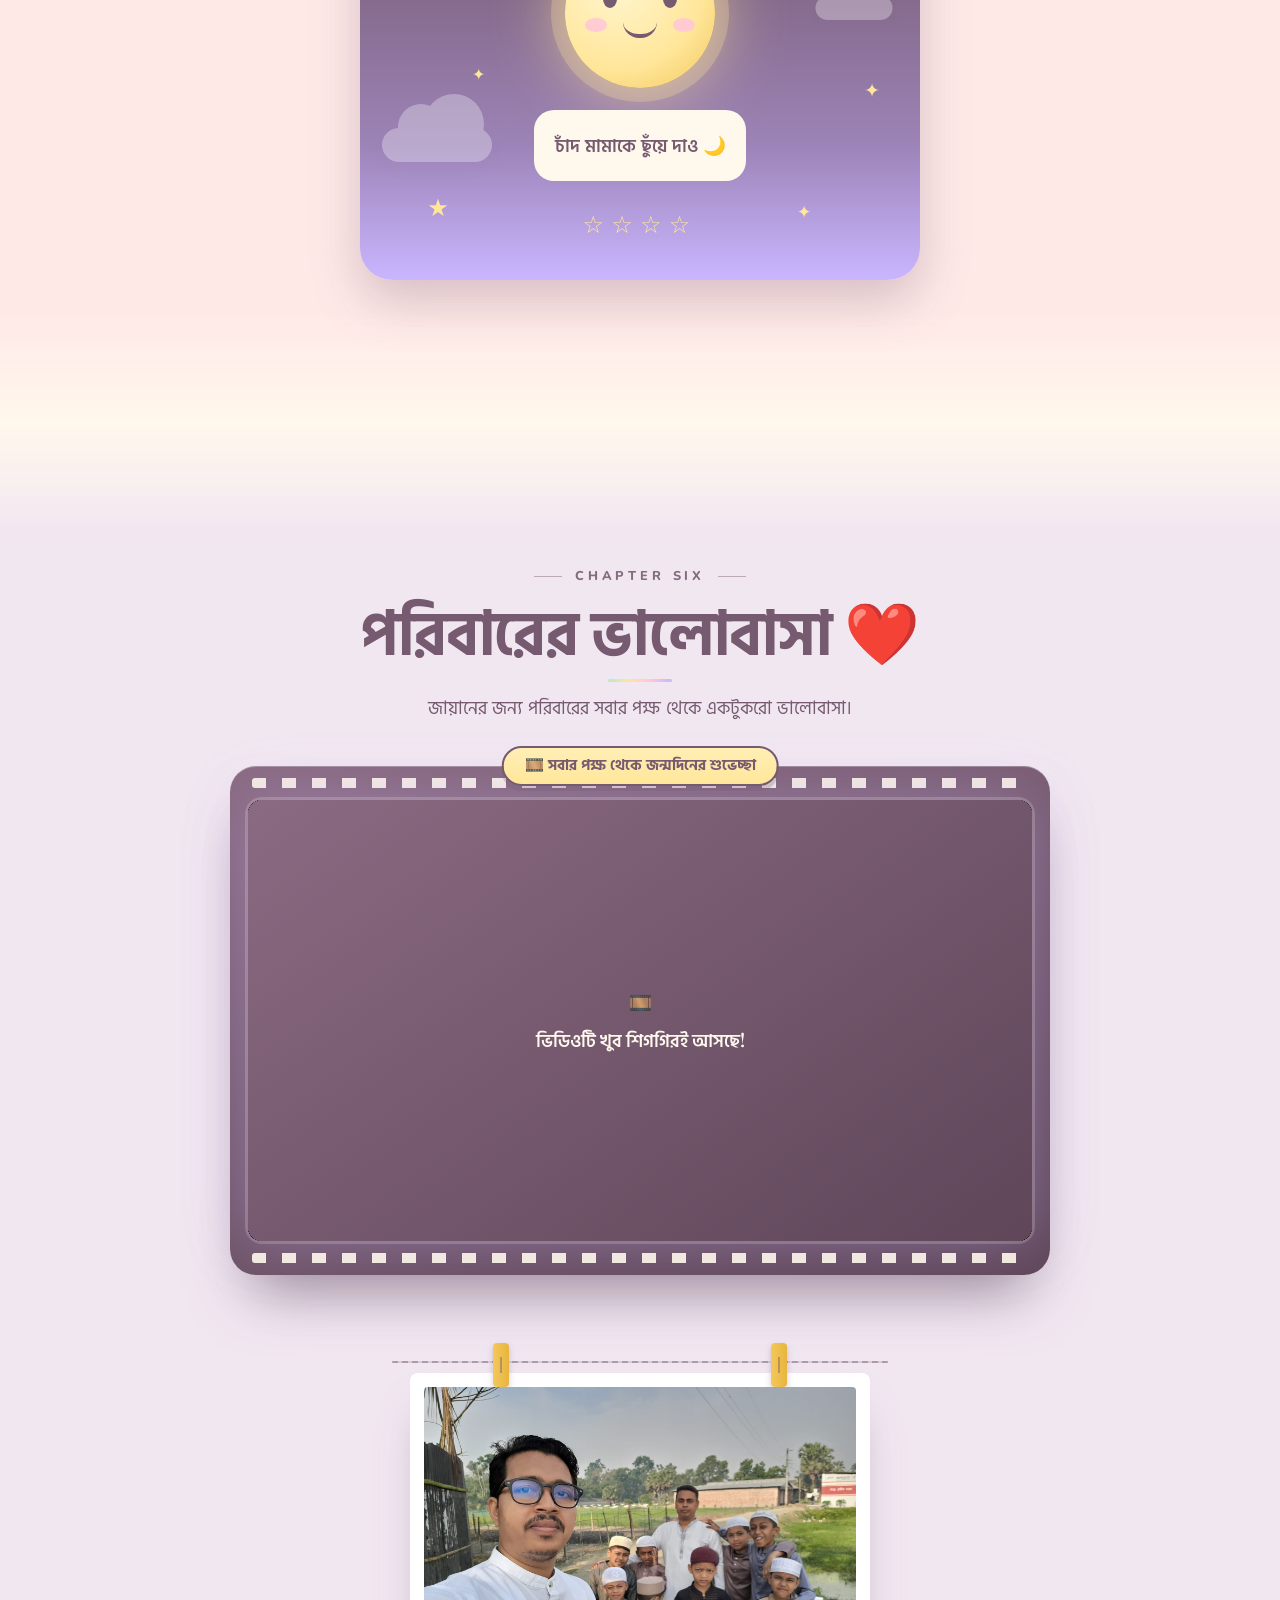
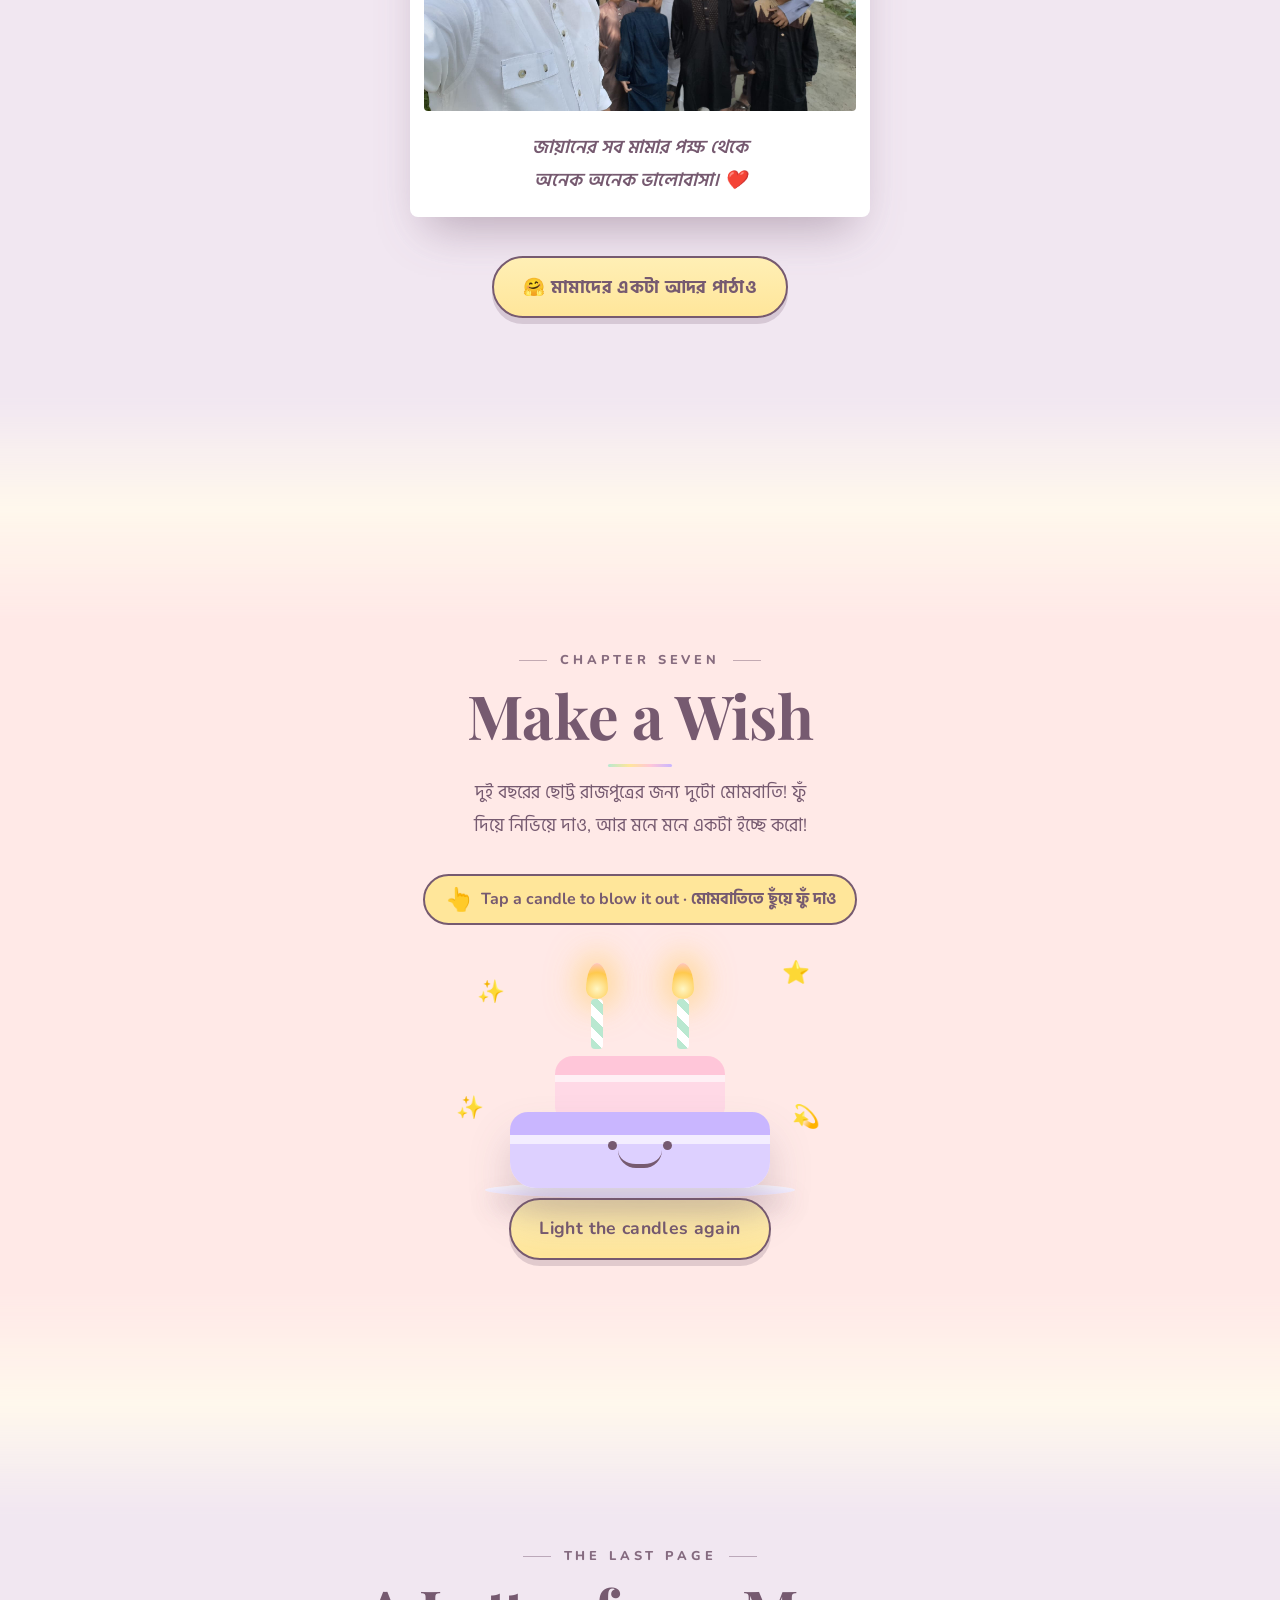
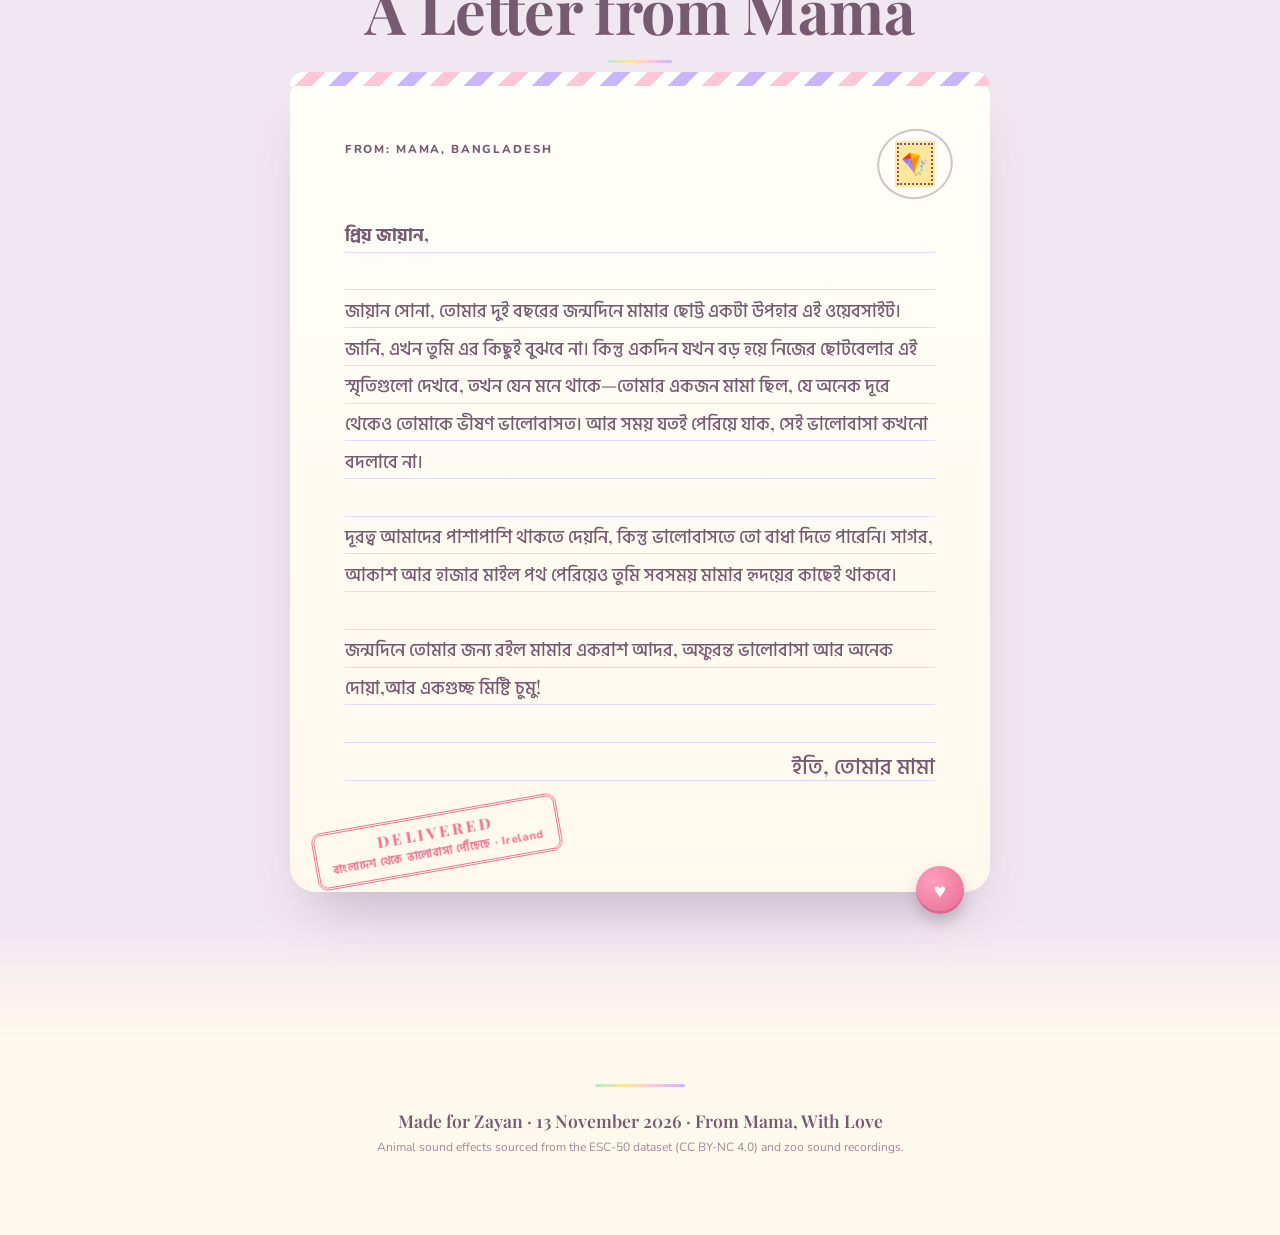
==== commit e294f20f: "add video and picture" ====
--- a/index.html
+++ b/index.html
@@ -7,7 +7,6 @@
 <link rel="preconnect" href="https://fonts.googleapis.com">
 <link rel="stylesheet" href="https://fonts.googleapis.com/css2?family=Hind+Siliguri:wght@400;500;600&family=Nunito:wght@400;600;700&family=Playfair+Display:wght@600;700;800&display=swap">
 <style>
-/* Candy Wonderland storybook. Playfair Display headings, Nunito English body, Hind Siliguri Bangla. */
 :root{--bg:#FFF8ED;--pink:#FFC6D9;--lav:#C9B6FF;--lemon:#FFE69A;--mint:#B9E8D0;--plum:#765A70;--mlav:#E8DFFF;--ppink:#FFF0F5;
 --ink:var(--plum);--glass:rgba(255,255,255,.74);--line:rgba(118,90,112,.2);--ease:cubic-bezier(.22,1,.36,1);
 --serif:"Playfair Display","Hind Siliguri",Georgia,serif;--sans:"Nunito","Hind Siliguri",system-ui,sans-serif;
@@ -21,7 +20,6 @@
 button{font:inherit;color:inherit;cursor:pointer;touch-action:manipulation;-webkit-tap-highlight-color:transparent}
 :focus-visible{outline:3px solid var(--plum);outline-offset:4px;border-radius:12px}
 
-/* pastel aurora + tiny sparkles (JS shifts --c per scene) */
 @property --c{syntax:"<color>";inherits:false;initial-value:#C9B6FF}
 .aur{position:fixed;z-index:-1;width:65vmax;height:65vmax;border-radius:50%;opacity:.5;background:radial-gradient(circle,var(--c) 0,transparent 62%);transition:--c 2.4s}
 .a1{--c:#C9B6FF;left:-25vmax;top:-20vmax}.a2{--c:#B9E8D0;right:-30vmax;top:30vh;opacity:.4}.a3{--c:#FFC6D9;left:10vw;bottom:-35vmax;opacity:.45}
@@ -32,7 +30,6 @@
 .btn{display:inline-block;padding:.8rem 1.8rem;border-radius:999px;border:2px solid var(--plum);background:var(--lemon);font-weight:700;color:var(--plum);text-decoration:none;transition:box-shadow .4s var(--ease),background .4s,transform .2s}
 .btn:hover{background:var(--pink);box-shadow:0 8px 0 rgba(118,90,112,.25)}.btn:active{transform:scale(.96)}.btn[hidden]{display:none}
 
-/* gate: a letter from Mama (airmail envelope) */
 .gate{position:fixed;inset:0;z-index:80;display:grid;place-content:center;justify-items:center;gap:1.1rem;text-align:center;padding:1.5rem;overflow:hidden;background:radial-gradient(circle at 50% 30%,#fff,var(--ppink) 45%,var(--mlav) 100%);transition:opacity 1s var(--ease),visibility 0s 1s}
 .gate.open{opacity:0;visibility:hidden;pointer-events:none}
 .gate>*{position:relative;z-index:1}.gate>.fzs,.gate>.cloud{position:absolute;z-index:0}
@@ -59,7 +56,6 @@
 @keyframes tp{50%{opacity:.5}}
 @media (max-height:720px){.gate .chap{display:none}.env{width:min(72vw,300px)}.gate{gap:.7rem}.gate h2{font-size:1.9rem}}
 @media (prefers-reduced-motion:reduce){.env,.seal,.seal::after,.tap{animation:none!important}}
-/* sections as storybook scenes */
 section{position:relative;padding:clamp(5rem,13vw,9rem) 1.25rem;max-width:1040px;margin:0 auto;text-align:center}
 section{isolation:isolate}
 section::after{content:"";position:absolute;z-index:-1;top:0;bottom:0;left:50%;width:100vw;translate:-50% 0;pointer-events:none;background:var(--tint);-webkit-mask-image:linear-gradient(transparent,#000 7rem,#000 calc(100% - 7rem),transparent);mask-image:linear-gradient(transparent,#000 7rem,#000 calc(100% - 7rem),transparent)}
@@ -71,7 +67,6 @@
 .quote{font:italic 600 clamp(1.4rem,3.8vw,2.1rem)/1.4 var(--serif);max-width:22em;margin:0 auto 1.2rem}
 .rv{opacity:0;transform:translateY(46px);transition:opacity 1.1s var(--ease),transform 1.1s var(--ease);transition-delay:var(--d,0s)}.rv.in{opacity:1;transform:none}
 
-/* hero */
 .hero{max-width:none;min-height:100svh;display:grid;place-items:center;overflow:hidden;padding:5rem 1rem 9rem;background:linear-gradient(var(--mlav),var(--ppink) 60%,var(--bg));box-shadow:none;clip-path:none}
 .big2{position:absolute;font:800 clamp(20rem,85vw,50rem)/1 var(--serif);color:transparent;-webkit-text-stroke:2px rgba(201,182,255,.55);transform:translate(calc(var(--px,0)*-26px),calc(var(--py,0)*-26px));pointer-events:none;user-select:none}
 .hero-in{position:relative;z-index:1}
@@ -103,7 +98,6 @@
 .go .cue{animation:up 1s 3s var(--ease) forwards,nudge 1.6s 4s ease-in-out infinite}
 @keyframes nudge{50%{translate:0 6px}}
 
-/* kite */
 .map{width:100%;height:auto;overflow:visible;margin-top:1rem}.map text{font:700 20px var(--serif);fill:var(--plum)}.map .s{font:600 14px var(--sans)}
 .map .ht{font-size:22px;fill:#F28DB0}
 .map .em{font:400 34px sans-serif}.map .env{font:400 22px sans-serif}
@@ -120,7 +114,6 @@
 .hearts{opacity:0;transition:opacity .8s}.map.arrived .hearts{opacity:1}
 @media (prefers-reduced-motion:reduce){.ksway,.ktail,.cl,.w1,.w2,.ring{animation:none!important}.hearts{display:none}}
 
-/* photos: polaroid frames, never cropped */
 .grid{display:grid;grid-template-columns:repeat(2,1fr);gap:1.2rem;max-width:1000px;margin:0 auto;align-items:start}
 .tile{position:relative;padding:10px 10px 34px;border:0;border-radius:6px;background:#fff;box-shadow:0 14px 30px rgba(118,90,112,.22);rotate:-1.5deg;min-height:150px;transition:rotate .4s var(--ease)}
 .tile:nth-of-type(even){rotate:1.8deg}.tile:hover{rotate:0deg}
@@ -134,7 +127,6 @@
 .lb button{position:absolute;width:48px;height:48px;border-radius:50%;border:0;background:var(--lemon);color:var(--plum);font-size:1.6rem;line-height:1}
 #lbx{top:calc(1rem + env(safe-area-inset-top,0px));right:1rem}#lbp{left:.8rem;top:50%}#lbn{right:.8rem;top:50%}
 
-/* friends */
 .fr{display:grid;grid-template-columns:repeat(auto-fit,minmax(130px,1fr));gap:1.2rem;max-width:760px;margin:0 auto}
 .fb{position:relative;aspect-ratio:1;padding:0;border-radius:32px;font-size:clamp(3.4rem,14vw,5rem);line-height:1;display:grid;place-items:center;animation:sway 4s ease-in-out infinite;animation-delay:var(--dl);transition:transform .3s var(--ease),translate .3s var(--ease),opacity 1s var(--ease)}
 @media (hover:hover){.fb:hover{translate:0 -5px}}
@@ -146,7 +138,6 @@
 .fb .bub{transform:translate(-50%,6px);transition:opacity .25s ease,transform .25s ease}
 .fb.hit .bub{opacity:1;transform:translate(-50%,0)}
 
-/* balloons */
 .bunch{position:relative;height:340px;max-width:420px;margin:0 auto}
 .bl{position:absolute;width:70px;height:88px;margin-left:-35px;border:0;border-radius:50% 50% 48% 48%;background:radial-gradient(circle at 30% 24%,rgba(255,255,255,.9),transparent 22%),var(--c);box-shadow:inset -9px -12px 0 rgba(118,90,112,.14),0 14px 24px rgba(118,90,112,.18);animation:bob var(--t,4s) ease-in-out infinite;transition:transform .35s var(--ease),opacity .35s}
 .bl:hover{transform:scale(1.08)}.bl.pop{transform:scale(1.7);opacity:0;pointer-events:none}
@@ -167,7 +158,6 @@
 .hint .fin{display:inline-block;font-size:1.4rem;animation:tapHint 1s ease-in-out infinite}
 @keyframes tapHint{50%{transform:translateY(-6px)}}
 
-/* cake */
 .cake{position:relative;display:grid;justify-items:center;max-width:340px;margin:1rem auto 0;animation:floaty 5s ease-in-out infinite}
 @keyframes floaty{50%{translate:0 -8px}}
 .plate{width:310px;height:16px;margin-top:-6px;border-radius:50%;background:linear-gradient(#fff,var(--mlav));box-shadow:0 12px 22px rgba(118,90,112,.25)}
@@ -187,7 +177,6 @@
 .msg:empty{display:none}
 .msg.sw{animation:sayIn .5s var(--ease)}
 
-/* chand mama: night sky scene */
 .night{position:relative;max-width:560px;min-height:380px;margin:1rem auto 0;padding:2.4rem 1rem 2rem;display:grid;justify-items:center;align-content:center;gap:1.4rem;border-radius:32px;overflow:hidden;background:linear-gradient(#765A70,#9d84b8 65%,#C9B6FF);box-shadow:0 20px 50px rgba(118,90,112,.3)}
 .nst{position:absolute;color:var(--lemon);line-height:1;pointer-events:none;animation:twk 2.4s ease-in-out infinite}
 .moon{position:relative;width:150px;height:150px;padding:0;border:0;border-radius:50%;background:radial-gradient(circle at 35% 30%,#fff6d0,var(--lemon) 60%,#f3c85a);box-shadow:0 0 0 14px rgba(255,230,154,.25),0 0 calc(70px + var(--gl,0)*22px) rgba(255,230,154,.8);transition:box-shadow 1s;animation:mfloat 5s ease-in-out infinite}
@@ -210,14 +199,12 @@
 .shoot{position:absolute;left:-12%;top:var(--y);width:90px;height:3px;border-radius:3px;background:linear-gradient(90deg,transparent,var(--lemon));rotate:20deg;pointer-events:none;animation:shoot 1s ease-out forwards}
 @keyframes shoot{to{translate:680px 170px;opacity:0}}
 @media (prefers-reduced-motion:reduce){.moon,.nst,.zzz,.ncl{animation:none!important}}
-/* letter */
 .paper{max-width:38em;margin:0 auto;padding:clamp(1.6rem,6vw,3.4rem);text-align:left;font:500 1.15rem/2.05 var(--serif);background:#fff;border:3px dashed var(--lemon);box-shadow:0 18px 50px rgba(118,90,112,.15)}
 .sign{text-align:right;font-size:1.4rem}
 footer{padding:3rem 1rem 5rem;text-align:center;font:600 1.1rem var(--serif)}
 .mus{position:fixed;right:1rem;bottom:calc(1rem + env(safe-area-inset-bottom,0px));z-index:65;width:48px;height:48px;border-radius:50%;font-size:1.3rem}
 .mus[aria-pressed=false]{opacity:.5}
 
-/* birthday overlay */
 .yay{position:fixed;inset:0;z-index:75;display:flex;flex-direction:column;align-items:center;gap:1.2rem;overflow-y:auto;overscroll-behavior:contain;-webkit-overflow-scrolling:touch;text-align:center;padding:2rem 1.25rem calc(2rem + env(safe-area-inset-bottom,0px));background:rgba(255,240,245,.94);opacity:0;visibility:hidden;transition:opacity .6s var(--ease),visibility 0s .6s}
 .yay>*{flex:none;max-width:100%}.yay>:first-child{margin-top:auto}.yay>:last-child{margin-bottom:auto}
 .yay.show{opacity:1;visibility:visible;transition-delay:0s}
@@ -227,7 +214,6 @@
 .row span{display:inline-block;font-size:clamp(2.4rem,10vw,4rem);margin:0 .15em;animation:jump .8s ease-in-out infinite;animation-delay:calc(var(--i)*.12s)}
 @keyframes jump{50%{transform:translateY(-22px) rotate(-8deg)}}
 
-/* premium polish */
 html{scrollbar-color:#C9B6FF var(--bg);scrollbar-width:thin}
 body{-webkit-font-smoothing:antialiased;text-rendering:optimizeLegibility}
 ::selection{background:var(--pink);color:var(--plum)}
@@ -245,7 +231,6 @@
 .paper::after{content:"♥";position:absolute;right:1.6rem;bottom:-22px;width:48px;height:48px;display:grid;place-items:center;border-radius:50%;background:radial-gradient(circle at 35% 30%,#ff9fbd,#e56a93);color:#fff;font-size:1.3rem;line-height:1;box-shadow:0 8px 14px rgba(118,90,112,.3),inset 0 -3px 0 rgba(0,0,0,.1)}
 footer{position:relative}
 footer::before{content:"";display:block;width:90px;height:3px;margin:0 auto 1.4rem;border-radius:3px;background:linear-gradient(90deg,var(--mint),var(--lemon),var(--pink),var(--lav))}
-/* premium letter */
 .paper{--lh:2.05;border:0;padding-top:calc(clamp(1.6rem,6vw,3.4rem) + 14px);padding-bottom:clamp(5.6rem,16vw,6.4rem);background:linear-gradient(#FFFEF9,#FFF8ED);box-shadow:0 34px 60px -24px rgba(118,90,112,.4),inset 0 1px 0 #fff;color:var(--plum)}
 .airband{position:absolute;top:0;left:0;right:0;height:14px;border-radius:26px 26px 0 0;background:repeating-linear-gradient(-45deg,var(--pink) 0 12px,#fff 12px 24px,var(--lav) 24px 36px,#fff 36px 48px)}
 .phead{display:flex;justify-content:space-between;align-items:flex-start;gap:1rem;margin-bottom:1.8rem}
@@ -263,7 +248,46 @@
 @media (prefers-reduced-motion:reduce){.plines p.rv{clip-path:none}.dstamp.rv{opacity:.9;scale:1}}
 @media (max-width:600px){.plate{width:280px}.map text{font-size:30px}.map .s{font-size:24px}.map .ht{font-size:30px}.map .em{font-size:52px}.map .env{font-size:30px}.paper{font-size:1.05rem;line-height:1.95;--lh:1.95}.bl{width:64px;height:82px;margin-left:-32px}.t1{width:230px}.t2{width:150px}.fr{gap:.8rem}}
 @media (prefers-reduced-motion:reduce){*{animation-duration:.01s!important;animation-delay:0s!important;transition-duration:.01s!important}html{scroll-behavior:auto}.rv{opacity:1;transform:none}}
+
+.cine{position:relative;max-width:820px;margin:2.6rem auto 4.5rem;padding:34px 18px;border-radius:26px;background:linear-gradient(160deg,#8a6a82,#5f4659);box-shadow:0 34px 60px -22px rgba(95,70,89,.65),inset 0 1px 0 rgba(255,255,255,.25)}
+.cine::before,.cine::after{content:"";position:absolute;left:22px;right:22px;height:10px;border-radius:3px;background:repeating-linear-gradient(90deg,rgba(255,248,237,.9) 0 14px,transparent 14px 30px)}
+.cine::before{top:12px}.cine::after{bottom:12px}
+.cine-tag{position:absolute;left:50%;top:-20px;translate:-50% 0;z-index:3;width:max-content;max-width:90%;margin:0;padding:.45rem 1.3rem;border:2px solid var(--plum);border-radius:999px;background:linear-gradient(#FFEFB5,var(--lemon));color:var(--plum);font:700 .95rem/1.4 var(--sans);text-align:center;box-shadow:0 5px 0 rgba(118,90,112,.25)}
+.cine-frame{position:relative;aspect-ratio:16/9;overflow:hidden;border-radius:14px;background:#1b1720;box-shadow:0 0 0 3px rgba(255,248,237,.18),0 0 60px rgba(201,182,255,.35)}
+.cine-frame video{display:block;width:100%;height:100%;object-fit:contain;background:#1b1720}
+.cine-play{position:absolute;inset:0;z-index:2;display:grid;place-content:center;justify-items:center;gap:1rem;padding:0;border:0;background:radial-gradient(circle,rgba(255,198,217,.22),rgba(60,40,58,.6));transition:opacity .5s var(--ease),visibility 0s .5s}
+.cine-btn{position:relative;display:grid;place-items:center;width:88px;height:88px;border:3px solid var(--plum);border-radius:50%;background:linear-gradient(#FFEFB5,var(--lemon));box-shadow:0 8px 0 rgba(118,90,112,.35);transition:transform .3s var(--ease)}
+.cine-btn::before{content:"";position:absolute;inset:-8px;border:2px solid var(--lemon);border-radius:50%;pointer-events:none;animation:ring 2s ease-out infinite}
+.cine-btn::after{content:"";margin-left:8px;border-style:solid;border-width:15px 0 15px 25px;border-color:transparent transparent transparent var(--plum)}
+.cine-play:hover .cine-btn{transform:scale(1.08)}
+.cine-play:active .cine-btn{transform:scale(.94)}
+.cine-cap{padding:.35rem 1rem;border-radius:999px;background:rgba(255,248,237,.92);color:var(--plum);font:700 .95rem/1.4 var(--sans)}
+.cine-frame.on .cine-play{opacity:0;visibility:hidden;pointer-events:none}
+.cine-miss{position:absolute;inset:0;z-index:3;display:none;place-content:center;gap:.4rem;padding:1rem;background:linear-gradient(145deg,#8a6a82,#5f4659);color:#FFF8ED;font:600 1.15rem/1.7 var(--serif);text-align:center}
+.cine-frame.miss .cine-miss{display:grid}
+.cine-frame.miss .cine-play{display:none}
+.hang{position:relative;display:grid;justify-items:center;max-width:460px;margin:0 auto;padding-top:20px}
+.hang::before{content:"";position:absolute;top:14px;left:-4%;right:-4%;height:2px;border-radius:2px;background:repeating-linear-gradient(90deg,rgba(118,90,112,.55) 0 6px,rgba(118,90,112,.2) 6px 10px)}
+.hang-card{position:relative;width:100%;margin-top:6px;padding:14px 14px 22px;border-radius:8px;background:#fff;box-shadow:0 26px 44px -16px rgba(118,90,112,.45);transform-origin:50% -14px;animation:swing 6s ease-in-out infinite alternate}
+.hang-card:hover{animation-play-state:paused}
+@keyframes swing{from{transform:rotate(-1.8deg)}to{transform:rotate(1.8deg)}}
+.peg{position:absolute;top:-30px;width:16px;height:44px;border-radius:4px;background:linear-gradient(90deg,#F3C85A,#e7b53e);box-shadow:0 3px 6px rgba(118,90,112,.3)}
+.peg::after{content:"";position:absolute;left:50%;top:14px;width:2px;height:16px;margin-left:-1px;background:rgba(118,90,112,.45)}
+.peg.l{left:18%}.peg.r{right:18%}
+.hang-photo{position:relative;display:grid;place-items:center;min-height:230px;overflow:hidden;border-radius:4px;background:linear-gradient(145deg,var(--mlav),var(--pink))}
+.hang-photo::before{content:"📷";font-size:2.6rem;opacity:.6}
+.hang-photo.ok{min-height:0}.hang-photo.ok::before{display:none}
+.hang-photo img{display:block;width:100%;height:auto;opacity:0;transition:opacity .8s var(--ease)}
+.hang-photo.ok img{opacity:1}
+.mamas-caption{margin:18px 6px 0;color:var(--plum);font:italic 600 1.15rem/1.8 var(--serif);text-align:center;white-space:pre-line;text-wrap:balance}
+.hug-wrap{position:relative;margin-top:2.4rem}
+.hug-note{min-height:1.8em;margin:.9rem 0 0;font-weight:700}
+.hug-h{position:absolute;left:50%;top:0;font-size:1.6rem;line-height:1;pointer-events:none;animation:hugUp 1.6s ease-out both}
+@keyframes hugUp{from{opacity:1;transform:translate(-50%,0) scale(.6)}to{opacity:0;transform:translate(calc(-50% + var(--x)),-220px) rotate(var(--r)) scale(1.2)}}
+@media (max-width:600px){.cine{padding:30px 10px;margin-bottom:3.4rem}.cine::before,.cine::after{left:14px;right:14px}.cine-btn{width:72px;height:72px}.cine-btn::after{margin-left:6px;border-width:12px 0 12px 20px}.mamas-caption{font-size:1.05rem}}
+@media (prefers-reduced-motion:reduce){.hang-card,.cine-btn::before{animation:none!important}.hug-h{display:none}}
 </style>
+
 </head>
 <body class="lock">
 <div class="aur a1"></div><div class="aur a2"></div><div class="aur a3"></div>
@@ -317,7 +341,7 @@
     <g aria-hidden="true"><g class="cl cl1"><ellipse cx="220" cy="78" rx="46" ry="14" fill="#fff"/><ellipse cx="200" cy="70" rx="22" ry="14" fill="#fff"/><ellipse cx="240" cy="66" rx="26" ry="17" fill="#fff"/></g>
     <g class="cl cl2"><ellipse cx="560" cy="52" rx="40" ry="12" fill="#fff"/><ellipse cx="544" cy="45" rx="19" ry="12" fill="#fff"/><ellipse cx="578" cy="42" rx="22" ry="15" fill="#fff"/></g>
     <g class="cl cl3"><ellipse cx="400" cy="120" rx="32" ry="10" fill="#fff" opacity=".8"/><ellipse cx="388" cy="114" rx="16" ry="10" fill="#fff" opacity=".8"/><ellipse cx="414" cy="112" rx="18" ry="12" fill="#fff" opacity=".8"/></g></g>
-    <g aria-hidden="true"><path class="w1" d="M-40 298q40-16 80 0t80 0t80 0t80 0t80 0t80 0t80 0t80 0t80 0t80 0t80 0t80 0t80 0V330H-40Z" fill="#B9E8D0" opacity=".55"/><path class="w2" d="M-40 306q40-14 80 0t80 0t80 0t80 0t80 0t80 0t80 0t80 0t80 0t80 0t80 0t80 0t80 0V330H-40Z" fill="#C9B6FF" opacity=".5"/></g>
+    <g aria-hidden="true"><path class="w1" d="M-40 298q40-16 80 0t80 0t80 0t80 0t80 0t80 0t80 0t80 0t80 0t80 0t80 0t80 0t80 0t80 0V330H-40Z" fill="#B9E8D0" opacity=".55"/><path class="w2" d="M-40 306q40-14 80 0t80 0t80 0t80 0t80 0t80 0t80 0t80 0t80 0t80 0t80 0t80 0t80 0V330H-40Z" fill="#C9B6FF" opacity=".5"/></g>
     <g aria-hidden="true"><ellipse cx="740" cy="238" rx="64" ry="11" fill="#B9E8D0" opacity=".8"/><ellipse cx="60" cy="238" rx="64" ry="11" fill="#B9E8D0" opacity=".8"/><text class="em" x="690" y="226" text-anchor="middle">🌴</text><text class="em" x="108" y="228" text-anchor="middle">☘️</text></g>
     <path d="M740 220C550 20 250 20 60 220" fill="none" stroke="rgba(118,90,112,.35)" stroke-width="2" stroke-dasharray="3 9"/>
     <path id="thread" d="M740 220C550 20 250 20 60 220" fill="none" stroke="url(#g)" stroke-width="3.5" stroke-linecap="round"/>
@@ -370,8 +394,40 @@
   </div>
 </section>
 
+<section id="family">
+  <p class="chap rv">Chapter Six</p>
+  <h2 class="rv">পরিবারের ভালোবাসা ❤️</h2>
+  <p class="sub rv" style="--d:.1s">জায়ানের জন্য পরিবারের সবার পক্ষ থেকে একটুকরো ভালোবাসা।</p>
+
+  <figure class="cine rv" style="--d:.15s;margin-inline:auto">
+    <figcaption class="cine-tag">🎞️ সবার পক্ষ থেকে জন্মদিনের শুভেচ্ছা</figcaption>
+    <div class="cine-frame" id="cineFrame">
+      <video id="familyVideo" controls playsinline preload="metadata"></video>
+      <button class="cine-play" id="cinePlay" type="button" aria-label="Play the birthday wish video">
+        <span class="cine-btn" aria-hidden="true"></span>
+        <span class="cine-cap">ছুঁয়ে দেখো · Tap to play</span>
+      </button>
+      <div class="cine-miss"><span aria-hidden="true">🎞️</span><span>ভিডিওটি খুব শিগগিরই আসছে!</span></div>
+    </div>
+  </figure>
+
+  <div class="hang rv" style="--d:.2s">
+    <div class="hang-card">
+      <i class="peg l" aria-hidden="true"></i><i class="peg r" aria-hidden="true"></i>
+      <div class="hang-photo" id="hangPhoto">
+        <img id="mamasPhoto" alt="জায়ানের সব মামা" loading="lazy" decoding="async">
+      </div>
+      <p class="mamas-caption" id="mamasCaption"></p>
+    </div>
+    <div class="hug-wrap" id="hugWrap">
+      <button class="btn" id="hug" type="button">🤗 মামাদের একটা আদর পাঠাও</button>
+    </div>
+    <p class="hug-note" id="hugNote" aria-live="polite"></p>
+  </div>
+</section>
+
 <section id="cake">
-  <p class="chap rv">Chapter Six</p>
+  <p class="chap rv">Chapter Seven</p>
   <h2 class="rv">Make a Wish</h2>
   <p class="sub rv" style="--d:.1s">দুই বছরের ছোট্ট রাজপুত্রের জন্য দুটো মোমবাতি! ফুঁ দিয়ে নিভিয়ে দাও, আর মনে মনে একটা ইচ্ছে করো!</p>
   <p class="hint" id="hint2"><span class="fin" aria-hidden="true">👆</span> Tap a candle to blow it out · মোমবাতিতে ছুঁয়ে ফুঁ দাও</p>
@@ -410,7 +466,6 @@
 (function(){
 "use strict";
 var $=function(i){return document.getElementById(i)},RM=matchMedia("(prefers-reduced-motion: reduce)").matches,fine=matchMedia("(pointer:fine)").matches;
-/* Photos: put image data URIs / paths in PHOTOS to publish them with the page */
 var PHOTOS = [
   "images/13.jpg",
   "images/21.jpg",
@@ -428,13 +483,10 @@
   "images/12.jpg",
   "images/7.jpg",
   "images/10.jpg",
-
 ];
 
-/* title letters */
 "Zayan".split("").forEach(function(c,i){var s=document.createElement("span");s.textContent=c;s.style.setProperty("--i",i);s.setAttribute("aria-hidden","true");$("name").appendChild(s)});
 
-/* canvas: stars + particles */
 var cv=$("fx"),cx=cv.getContext("2d"),W,H,D=Math.min(1.5,devicePixelRatio||1),stars=[],P=[],mx=0,my=0,run=false;
 function fit(){W=innerWidth;H=innerHeight;cv.width=W*D;cv.height=H*D;stars=[];for(var i=0;i<(W<600?60:110);i++)stars.push({x:Math.random()*W,y:Math.random()*H,r:Math.random()*1.4+.3,t:Math.random()*6,z:Math.random()*.9+.1})}
 fit();addEventListener("resize",fit);
@@ -450,13 +502,11 @@
 go();document.addEventListener("visibilitychange",go);
 function burst(x,y,n){if(!RM)emit(x,y,n)}
 
-/* pointer: parallax + sparkle trail + tap sparkle */
 var lt=0;
 addEventListener("pointermove",function(e){mx=e.clientX/W-.5;my=e.clientY/H-.5;if(scrollY<H){var hs=$("top").style;hs.setProperty("--px",mx);hs.setProperty("--py",my)}
   if(fine&&!RM&&e.timeStamp-lt>40){lt=e.timeStamp;emit(e.clientX,e.clientY,1,{c:["#ffd27a","#5eead4"],s:.3,v:.8,up:0,r:2,l:36,g:.02})}},{passive:true});
 addEventListener("pointerdown",function(e){if(e.target.closest("button,a"))return;burst(e.clientX,e.clientY,14)});
 
-/* audio: twinkle music box + pop */
 var ac,on=true,idx=0,mel=[0,0,7,7,9,9,7,5,5,4,4,2,2,0,7,7,5,5,4,4,2,7,7,5,5,4,4,2,0,0,7,7,9,9,7,5,5,4,4,2,2,0],tm;
 function ctx(){try{ac=ac||new (window.AudioContext||window.webkitAudioContext)();if(ac.state==="suspended")ac.resume()}catch(e){}return ac}
 function note(f,d,v){var a=ctx();if(!a)return;var o=a.createOscillator(),g=a.createGain();o.type="triangle";o.frequency.value=f;g.gain.setValueAtTime(v,a.currentTime);g.gain.exponentialRampToValueAtTime(.0001,a.currentTime+d);o.connect(g);g.connect(a.destination);o.start();o.stop(a.currentTime+d)}
@@ -464,25 +514,20 @@
 function pop(){var a=ctx();if(!a||!on)return;var b=a.createBuffer(1,2200,a.sampleRate),d=b.getChannelData(0);for(var i=0;i<d.length;i++)d[i]=(Math.random()*2-1)*Math.pow(1-i/d.length,3)*.6;var s=a.createBufferSource();s.buffer=b;s.connect(a.destination);s.start()}
 $("mus").onclick=function(){on=!on;this.setAttribute("aria-pressed",on);clearTimeout(tm);if(on)tune()};
 
-/* gate */
 $("seal").onclick=function(){var g=$("gate");if(g.classList.contains("opening"))return;g.classList.add("opening");ctx();tune();burst(W/2,H/2,50);
   setTimeout(function(){g.classList.add("open");document.body.classList.remove("lock");document.body.classList.add("go");burst(W/2,H/2,120)},RM?150:1400)};
 
-/* love notes: soft rotating messages from Mama */
 var NT=["মামা তোমাকে অনেক ভালোবাসে ❤️","সাগর পেরিয়ে অনেক আদর পাঠালাম 🧸","তোমার হাসিটাই মামার সবচেয়ে প্রিয় 🌻","দুই বছরের সোনা, সুন্দর স্বপ্ন নিয়ে বড় হও 🦋"],ni=0,nb=$("note");
 nb.innerHTML="<span></span>";var ns=nb.firstChild;ns.textContent=NT[0];
 setInterval(function(){ns.classList.add("out");setTimeout(function(){ni=(ni+1)%NT.length;ns.textContent=NT[ni];ns.classList.remove("out")},600)},3600);
 
-/* scroll reveal + progress */
 var io=new IntersectionObserver(function(es){es.forEach(function(e){if(e.isIntersecting){e.target.classList.add("in");io.unobserve(e.target)}})},{threshold:0,rootMargin:"0px 0px 50px 0px"});
 document.querySelectorAll(".rv").forEach(function(el){io.observe(el)});
 
-/* magnetic button */
 var mg=document.querySelector("[data-mag]");
 if(fine&&!RM){mg.addEventListener("pointermove",function(e){var r=mg.getBoundingClientRect();mg.style.transform="translate("+(e.clientX-r.left-r.width/2)*.3+"px,"+(e.clientY-r.top-r.height/2)*.4+"px)"});mg.addEventListener("pointerleave",function(){mg.style.transform=""})}
 
 function raf1(f){var q=0;return function(){if(!q){q=1;requestAnimationFrame(function(){q=0;f()})}}}
-/* kite + progress */
 var th=$("thread"),kite=$("kite"),map=$("map"),L=th.getTotalLength(),lastP=-1;th.style.strokeDasharray=L;
 function onScroll(){
   var h=document.documentElement;$("bar").style.transform="scaleX("+Math.min(1,scrollY/(h.scrollHeight-innerHeight||1))+")";
@@ -495,7 +540,6 @@
 }
 addEventListener("scroll",raf1(onScroll),{passive:true});addEventListener("resize",onScroll);onScroll();
 
-/* photo grid + viewer (10 slots) */
 function save(k,v){try{localStorage.setItem(k,v)}catch(e){}}function read(k){try{return localStorage.getItem(k)||""}catch(e){return ""}}
 function shrink(f,cb){var fr=new FileReader();fr.onload=function(){var im=new Image();im.onload=function(){var s=Math.min(1,1200/Math.max(im.width,im.height)),c=document.createElement("canvas");c.width=im.width*s;c.height=im.height*s;c.getContext("2d").drawImage(im,0,0,c.width,c.height);cb(c.toDataURL("image/jpeg",.84))};im.src=fr.result};fr.readAsDataURL(f)}
 var srcs=[],cur=0,lb=$("lb"),lbi=$("lbi"),grid=$("grid");
@@ -519,12 +563,10 @@
   grid.append(b,inp);io.observe(b);
 });
 
-/* scroll surprises: aurora shifts per section, emoji rain, speed sparkles */
-var TH={top:["#a78bfa","#5eead4","#ff8fab"],distance:["#38bdf8","#5eead4","#a78bfa"],photos:["#ff8fab","#a78bfa","#ffd27a"],friends:["#5eead4","#ffd27a","#ff8fab"],balloons:["#ff8fab","#ffd27a","#a78bfa"],cake:["#ffd27a","#ff8fab","#fb7185"],letter:["#ffd27a","#ff9f6b","#a78bfa"],moon:["#a78bfa","#C9B6FF","#ffd27a"]};
+var TH={top:["#a78bfa","#5eead4","#ff8fab"],distance:["#38bdf8","#5eead4","#a78bfa"],photos:["#ff8fab","#a78bfa","#ffd27a"],friends:["#5eead4","#ffd27a","#ff8fab"],balloons:["#ff8fab","#ffd27a","#a78bfa"],cake:["#ffd27a","#ff8fab","#fb7185"],letter:["#ffd27a","#ff9f6b","#a78bfa"],moon:["#a78bfa","#C9B6FF","#ffd27a"],family:["#FFC6D9","#C9B6FF","#FFE69A"]};
 var so=new IntersectionObserver(function(es){es.forEach(function(e){if(!e.isIntersecting)return;var id=e.target.id,t=TH[id];if(t)[].forEach.call(document.querySelectorAll(".aur"),function(a,k){a.style.setProperty("--c",t[k])});})},{rootMargin:"-45% 0px -45% 0px"});
-["top","distance","photos","friends","balloons","moon","cake","letter"].forEach(function(id){var el=$(id);if(el)so.observe(el)});
-
-/* balloons: the bear holds a bunch; popping one makes him read a wish */
+["top","distance","photos","friends","balloons","moon","family","cake","letter"].forEach(function(id){var el=$(id);if(el)so.observe(el)});
+
 var WS=["সবসময় আনন্দে থেকো, আমার ছোট্ট সোনা 🧸","তোমার জীবন ভরে উঠুক রঙিন স্বপ্নে 🎨","ভালো মানুষ হয়ে বড় হও 🌟","শরীর-মন দুটোই ভালো রেখো 🍀","মামার আদর আর ভালোবাসা সবসময় তোমার জন্য 💌"],
 CL=["#ff8fab","#ffd27a","#5eead4","#a78bfa","#ff9f6b"],XS=[12,31,50,69,88],TS=[60,16,0,30,78],left=0,bunch=$("bunch"),strs=$("strings"),say=$("say");
 var BD=["১","২","৩","৪","৫"];
@@ -543,10 +585,8 @@
 }
 blow();$("again").onclick=blow;
 
-/* friends */
 var FR=[["🐻","হেই! আমি ভালুক মামা, ভয় পেয়ো না! হিহি! 🐾"],["🐷","হ্যালো ছোট্ট বন্ধু! আমার সঙ্গে খেলবে? ঘোঁৎ ঘোঁৎ! 🐾"],["🐥","চিঁ চিঁ! তোমার জন্মদিনে আমার মিষ্টি গান! 🎶!"],["🐘","পোঁ পোঁ! চলো, একসঙ্গে মজা করি! 🎉"],["🐶","ঘেউ ঘেউ! তোমার সঙ্গে বন্ধুত্ব করতে এসেছি! 🦴"],["🦆","প্যাঁক প্যাঁক! হ্যালো জায়ান, আমি তোমার হাঁসছানা বন্ধু!"],["🐱","ম্যাঁও ম্যাঁও! তোমার কোলে একটু বসি? 💕"],["🐮","জায়ান সোনা! আমার সঙ্গে একটু খেলবে? 🐄"],["🐸","ঘ্যাঙর ঘ্যাঙ! দেখো জায়ান, কত উঁচুতে লাফ দিলাম!"],["🦁","হালুম! আমি বনের রাজা, জায়ান আমার বন্ধু!"],["🐵","এই যে জায়ান! আমার কলাটা কি তোমার কাছে লুকিয়ে রেখেছো? 🤭"],["🐑","আমি ছোট্ট তুলতুলে ভেড়া, তোমার বন্ধু হতে এসেছি! 💕"]];
 function sq(f){var a=ctx();if(!a||!on)return;var o=a.createOscillator(),g=a.createGain(),t=a.currentTime;o.type="sine";o.frequency.setValueAtTime(f,t);o.frequency.exponentialRampToValueAtTime(f*1.8,t+.14);g.gain.setValueAtTime(.09,t);g.gain.exponentialRampToValueAtTime(.0001,t+.25);o.connect(g);g.connect(a.destination);o.start();o.stop(t+.26)}
-/* real animal recordings (embedded mp3): bear, pig, chick, elephant, dog, duck, cat, cow, frog, lion, monkey, sheep */
 var SFX=[
 "[data-uri]",
 "[data-uri]",
@@ -565,7 +605,6 @@
   b.onclick=function(){b.classList.remove("hit");void b.offsetWidth;b.classList.add("hit");animal(i);clearTimeout(b.h);b.h=setTimeout(function(){b.classList.remove("hit")},1500)};
   $("fr").appendChild(b);io.observe(b)});
 
-/* birthday song + cheer */
 function hb(){clearTimeout(tm);var n=[-5,-5,-3,-5,0,-1,-5,-5,-3,-5,2,0,-5,-5,7,4,0,-1,-3,5,5,4,0,2,0],b=[.75,.25,1,1,1,2,.75,.25,1,1,1,2,.75,.25,1,1,1,1,2,.75,.25,1,1,1,2],t=0,i;
   for(i=0;i<n.length;i++){(function(f,at,d){setTimeout(function(){if(on)note(523.25*Math.pow(2,f/12),d*.55,.08)},at*440)})(n[i],t,b[i]);t+=b[i]}
   setTimeout(function(){if(on)tune()},t*440+800)}
@@ -573,11 +612,9 @@
 function cheer(){$("yay").scrollTop=0;$("yay").classList.add("show");$("yayx").focus();hb();burst(W/2,H/2,200)}
 $("yayx").onclick=function(){$("yay").classList.remove("show")};
 
-/* candles */
 var cs=[].slice.call(document.querySelectorAll(".cd1"));
 cs.forEach(function(c){c.onclick=function(){if(c.classList.contains("off"))return;c.classList.add("off");$("hint2").hidden=true;puff();var r=c.getBoundingClientRect();emit(r.left+r.width/2,r.top+6,10,{c:["#b7b0d6"],s:.3,v:.7,up:1.8,r:3,l:55,g:-.012});if(cs.every(function(x){return x.classList.contains("off")})){$("msg").textContent="শুভ জন্মদিন, ছোট্ট জায়ান! 🎂 মোমবাতির আলো নিভে গেছে, কিন্তু তোমার জন্য মামার ভালোবাসা কখনো নিভবে না। এবার মনে মনে একটা ইচ্ছে করো। মামার ইচ্ছে, তোমার প্রতিটি দিন কাটুক হাসি, আনন্দ আর সুস্থতায়। 🌟";var m=$("msg");m.classList.remove("sw");void m.offsetWidth;m.classList.add("sw");cheer()}}});
 $("relight").onclick=function(){cs.forEach(function(c){c.classList.remove("off")});$("msg").textContent="";$("hint2").hidden=false};
-/* chand mama: tap the moon */
 var MM=["হ্যালো জায়ান! আমি চাঁদ মামা। প্রতিরাতে আকাশে এসে তোমাকে একবার দেখে যাই!🌕","জানো, তোমার মামাও আমাকে দেখে! আমাকে দেখলেই তার ছোট্ট জায়ানের কথা মনে পড়ে। ❤️","মাঝখানে অনেক দূরত্ব, কিন্তু চাঁদ তো একই! তাই চাঁদের আলোয় তোমরা দুজন সবসময় কাছাকাছি। ✨","এবার ঘুমের দেশে চলে যাও, সোনা। চাঁদ মামা তোমার পাহারায় থাকবে, তুমি মিষ্টি মিষ্টি স্বপ্ন দেখো। 🌕"],mi=0,mmsg=$("mmsg"),moon=$("moonbtn"),night=$("night");
 function moonSay(t){mmsg.textContent=t;mmsg.classList.remove("sw");void mmsg.offsetWidth;mmsg.classList.add("sw")}
 function ms(){$("mstars").textContent="★".repeat(mi)+"☆".repeat(MM.length-mi)}
@@ -593,6 +630,61 @@
     var sh=document.createElement("span");sh.className="shoot";sh.style.setProperty("--y",(8+Math.random()*30)+"%");night.appendChild(sh);setTimeout(function(){sh.remove()},1100)}
 };
 
+window.ZM={pause:function(){clearTimeout(tm)},resume:function(){clearTimeout(tm);if(on)tune()}};
+})();
+
+const FAMILY_WISH_CONFIG = {
+  video: "videos/family-wish.mp4",
+  poster: "",
+  image: "images/mama.jpg",
+  caption: "জায়ানের সব মামার পক্ষ থেকে অনেক অনেক ভালোবাসা। ❤️"
+};
+
+(function setupFamilyWishes() {
+  const $ = id => document.getElementById(id);
+  const video = $("familyVideo"), frame = $("cineFrame"), play = $("cinePlay");
+  const photo = $("mamasPhoto"), box = $("hangPhoto"), caption = $("mamasCaption");
+  const hug = $("hug"), note = $("hugNote"), wrap = $("hugWrap");
+  if (!video || !frame || !play || !photo || !box || !caption || !hug) return;
+
+  const music = { pause() { window.ZM && window.ZM.pause(); }, resume() { window.ZM && window.ZM.resume(); } };
+
+  video.addEventListener("error", () => frame.classList.add("miss"));
+  video.addEventListener("play", () => { frame.classList.add("on"); music.pause(); });
+  video.addEventListener("pause", music.resume);
+  video.addEventListener("ended", () => { frame.classList.remove("on"); music.resume(); });
+  play.addEventListener("click", () => {
+    const p = video.play();
+    if (p && p.catch) p.catch(() => frame.classList.add("miss"));
+  });
+  if (FAMILY_WISH_CONFIG.poster) video.poster = FAMILY_WISH_CONFIG.poster;
+  video.src = FAMILY_WISH_CONFIG.video;
+
+  photo.addEventListener("load", () => box.classList.add("ok"));
+  photo.addEventListener("error", () => box.classList.remove("ok"));
+  photo.src = FAMILY_WISH_CONFIG.image;
+  caption.textContent = FAMILY_WISH_CONFIG.caption;
+
+  const bn = n => String(n).replace(/\d/g, d => "০১২৩৪৫৬৭৮৯"[d]);
+  const calm = matchMedia("(prefers-reduced-motion: reduce)").matches;
+  const icons = ["❤️", "💖", "🧸", "✨", "💕"];
+  let count = 0;
+  hug.addEventListener("click", () => {
+    count++;
+    note.textContent = "💌 আদর পৌঁছে গেছে! মোট " + bn(count) + " বার";
+    if (calm) return;
+    for (let i = 0; i < 9; i++) {
+      const h = document.createElement("span");
+      h.className = "hug-h";
+      h.setAttribute("aria-hidden", "true");
+      h.textContent = icons[i % icons.length];
+      h.style.setProperty("--x", (Math.random() * 180 - 90) + "px");
+      h.style.setProperty("--r", (Math.random() * 60 - 30) + "deg");
+      h.style.animationDelay = (i * .07) + "s";
+      wrap.appendChild(h);
+      setTimeout(() => h.remove(), 2600);
+    }
+  });
 })();
 </script>
 </body>
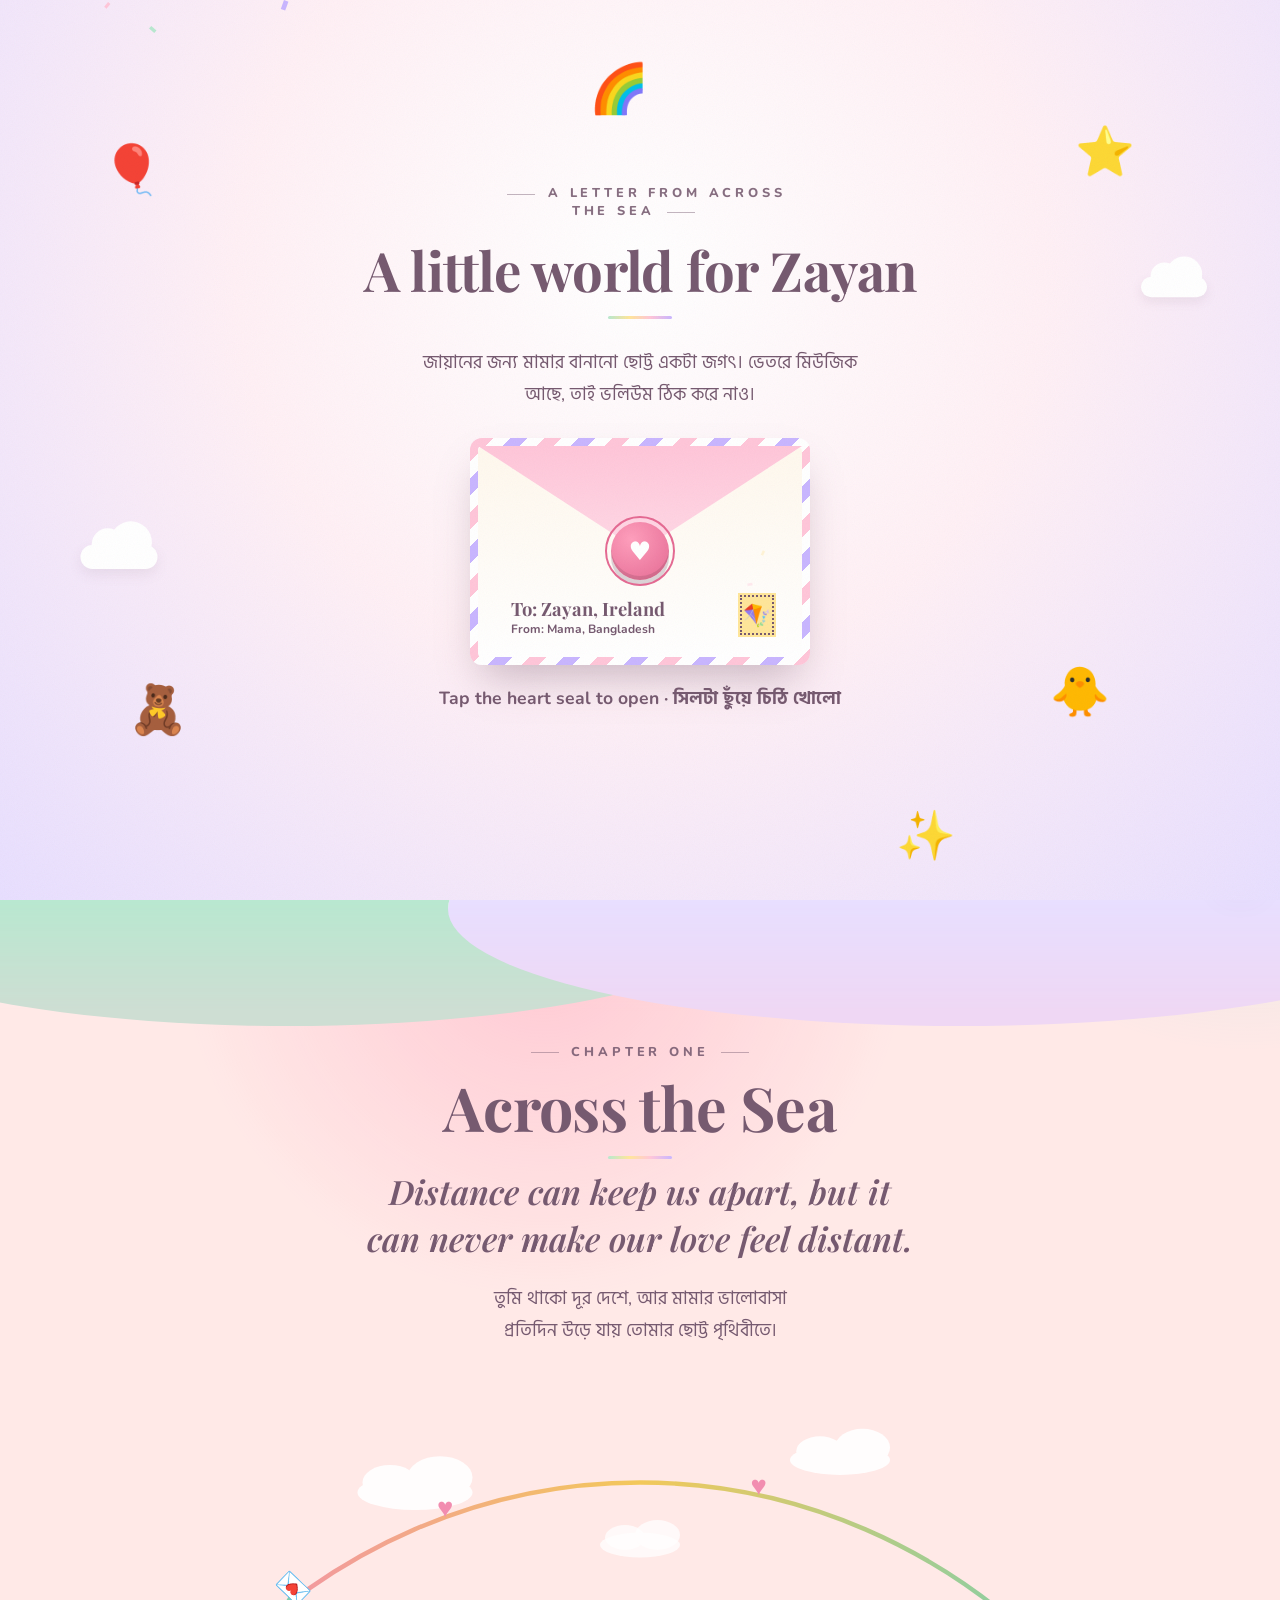
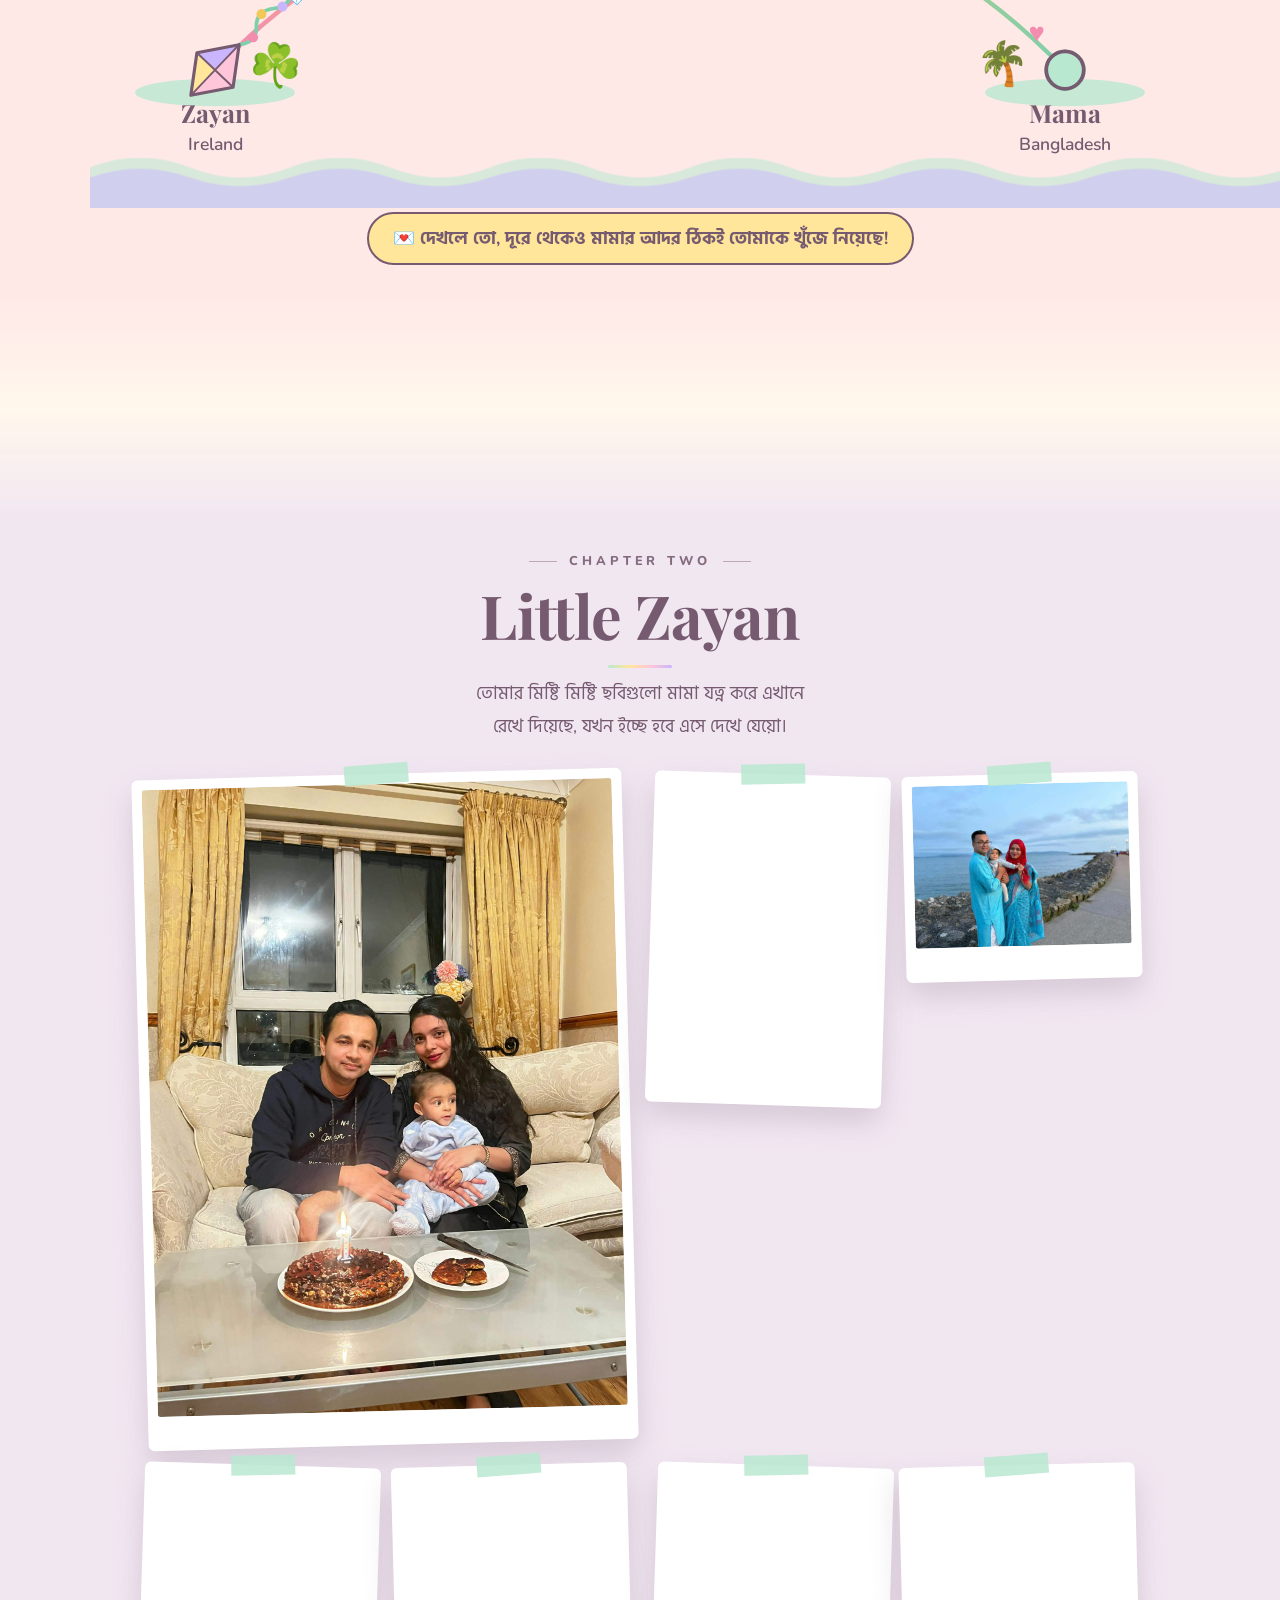
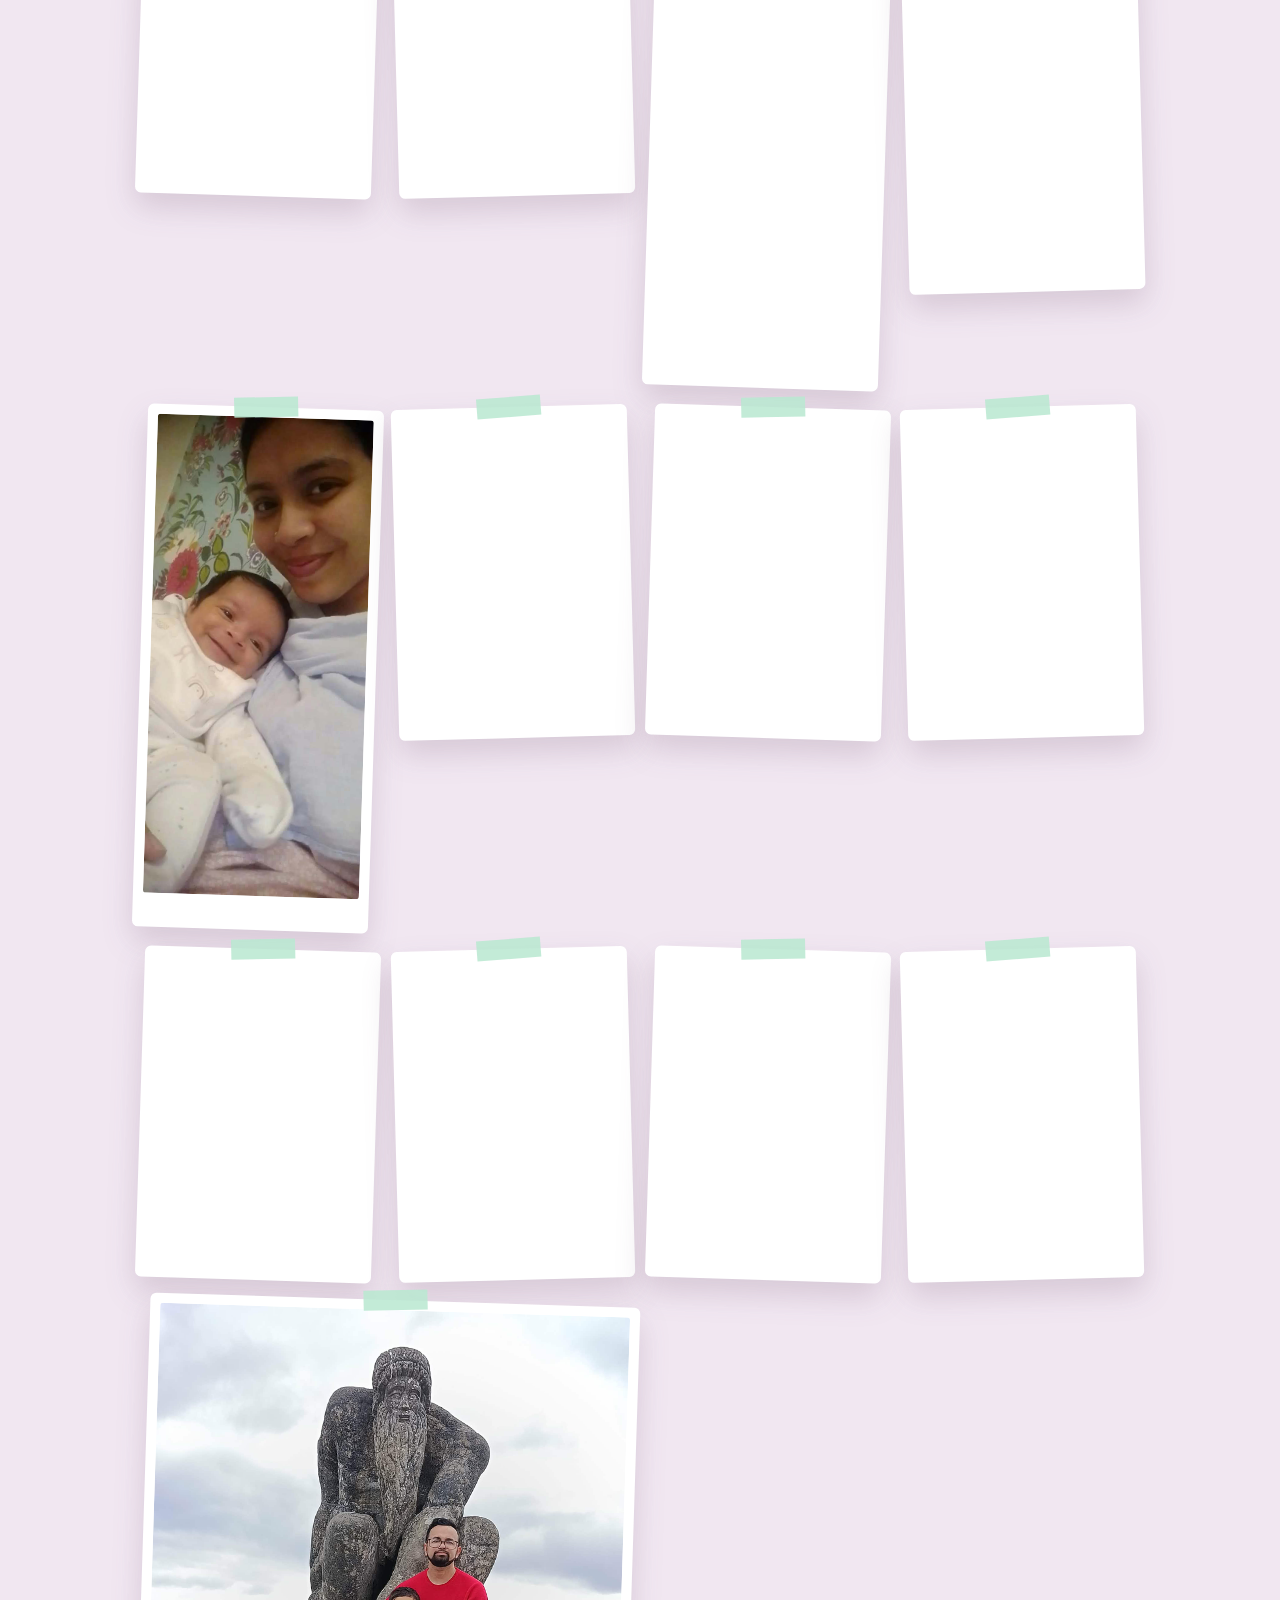
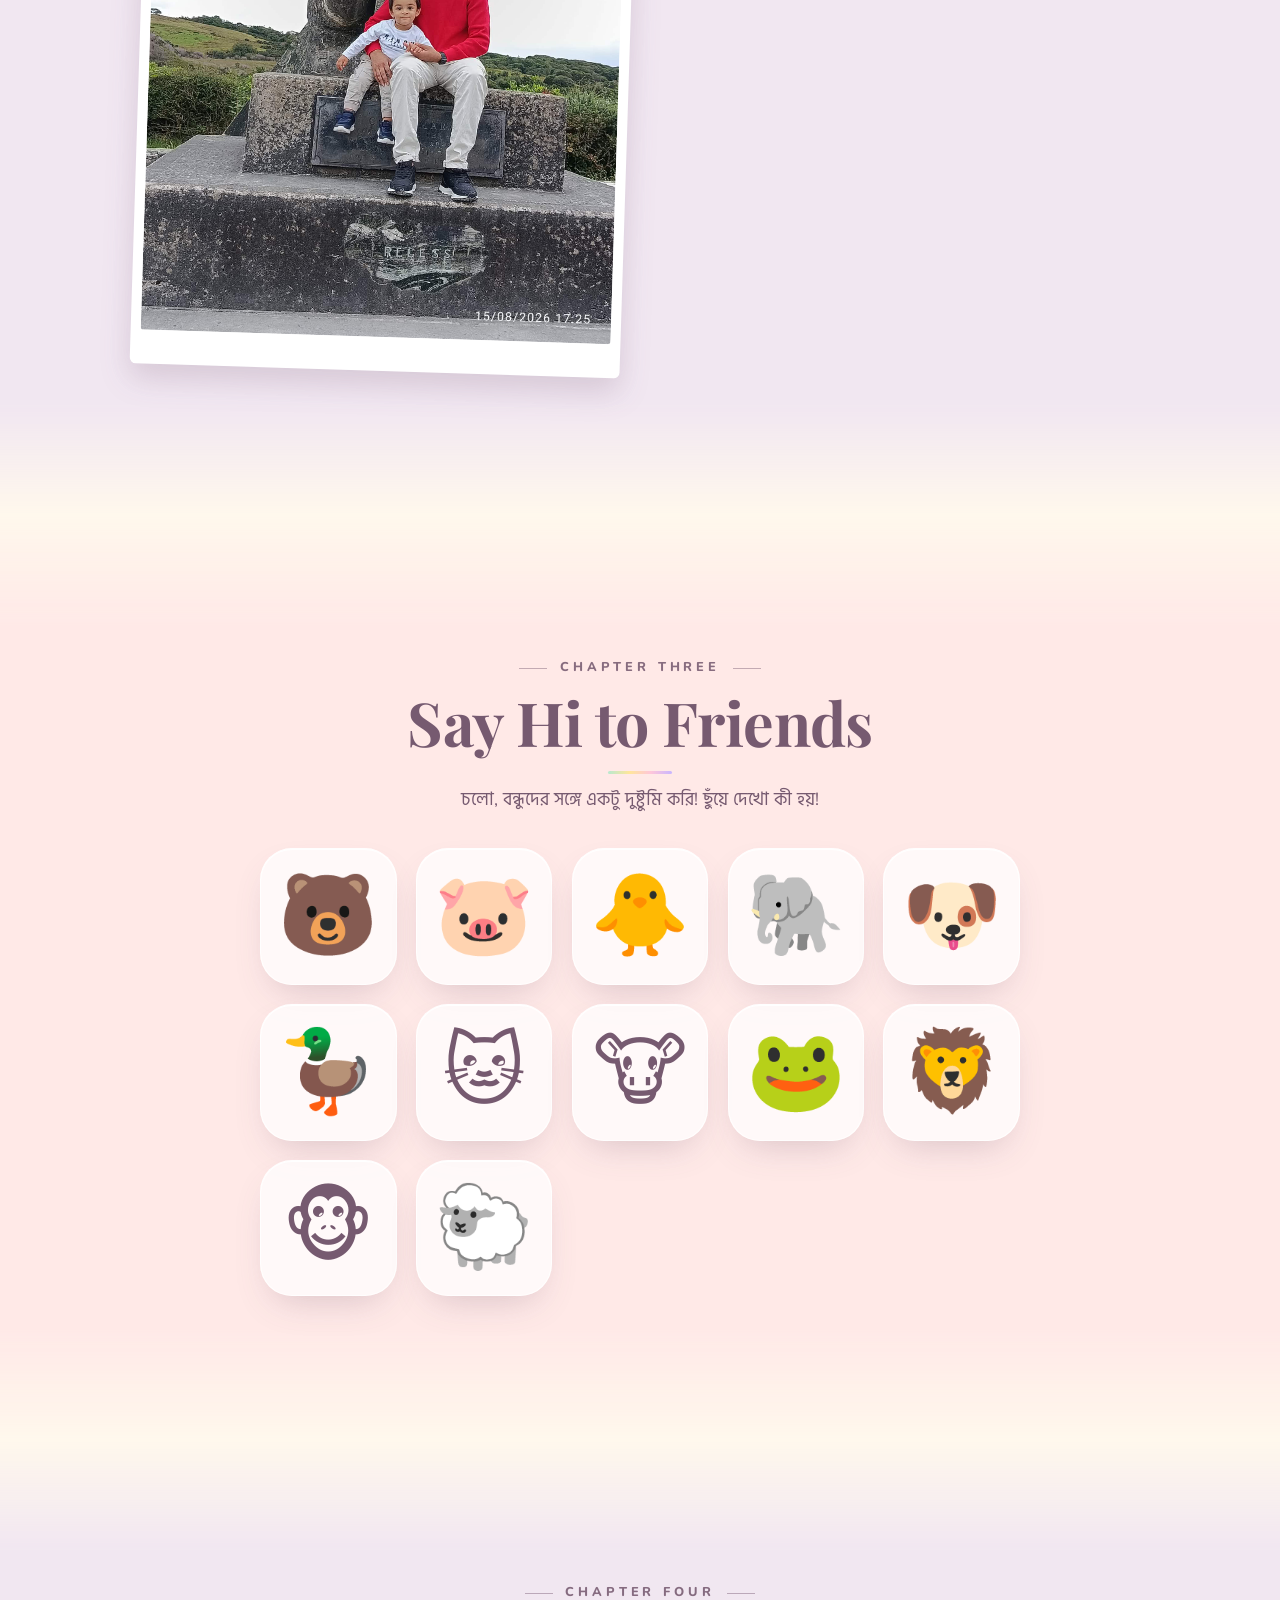
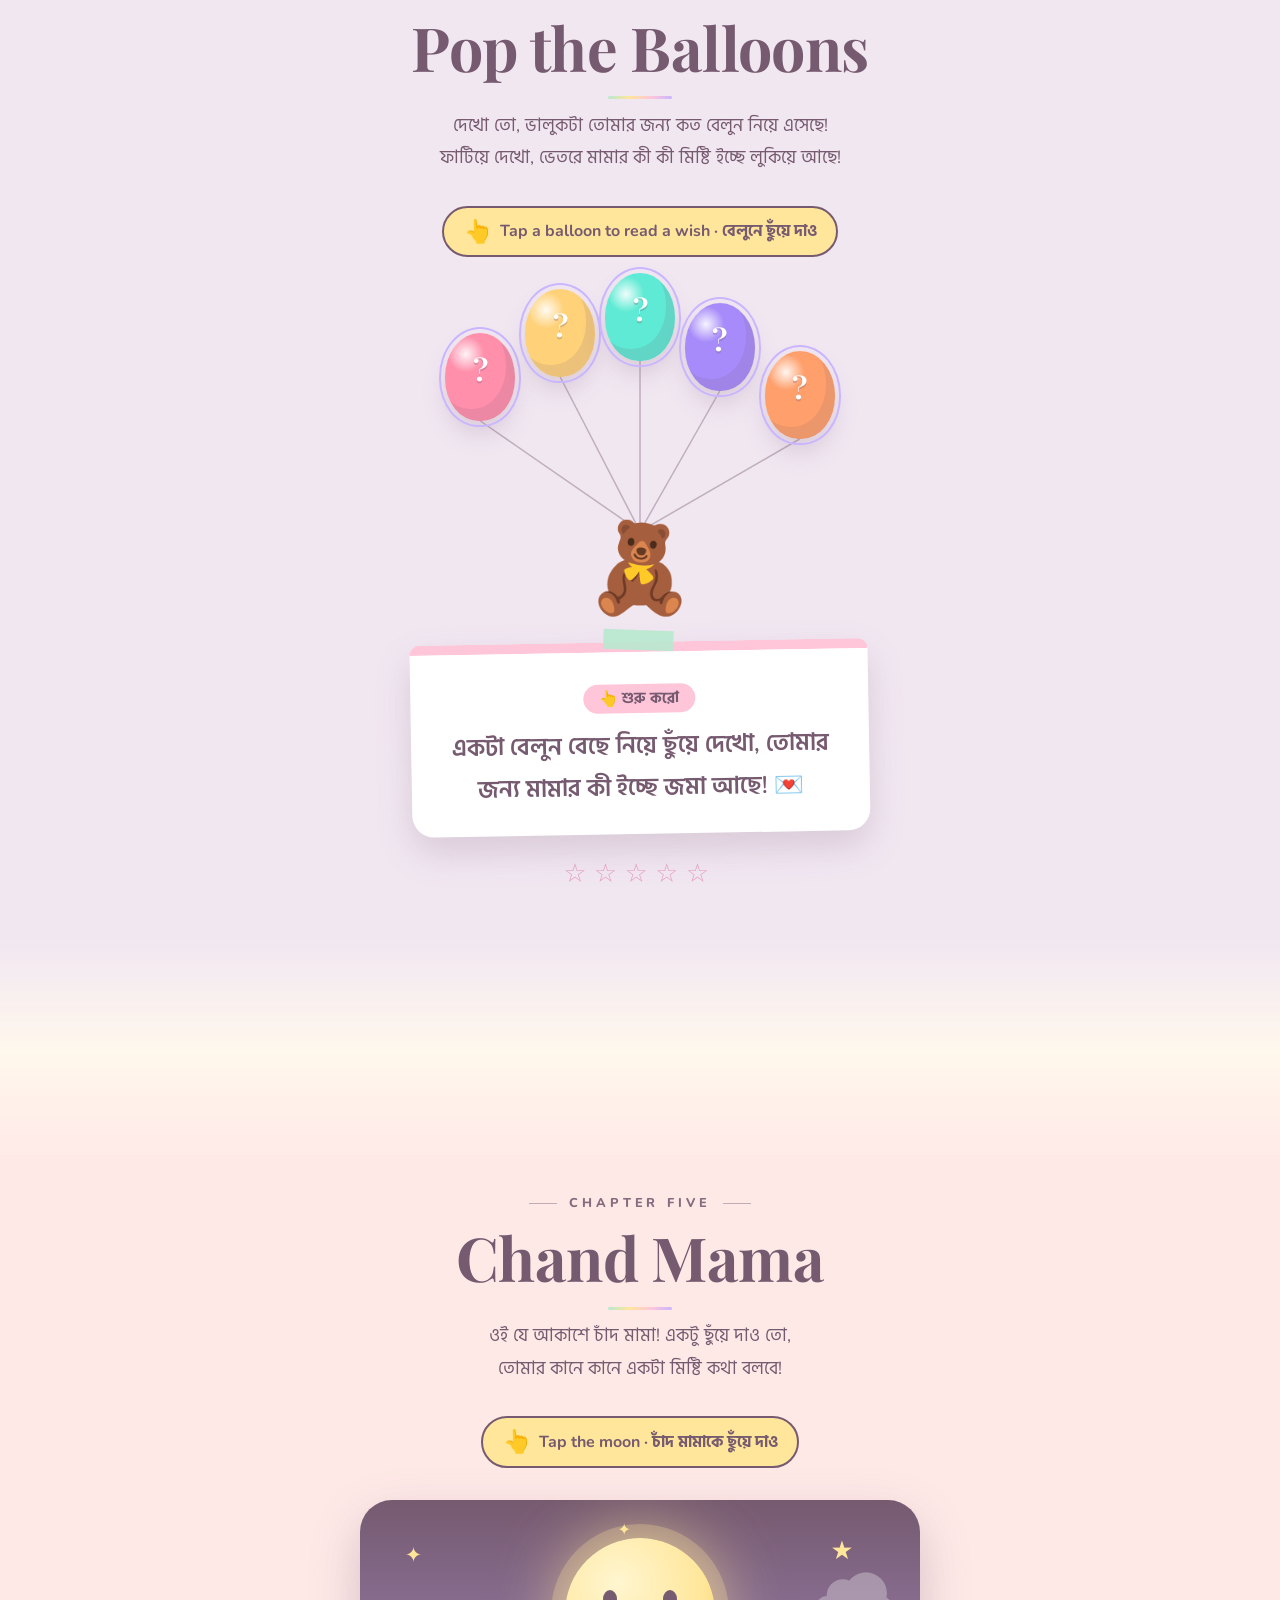
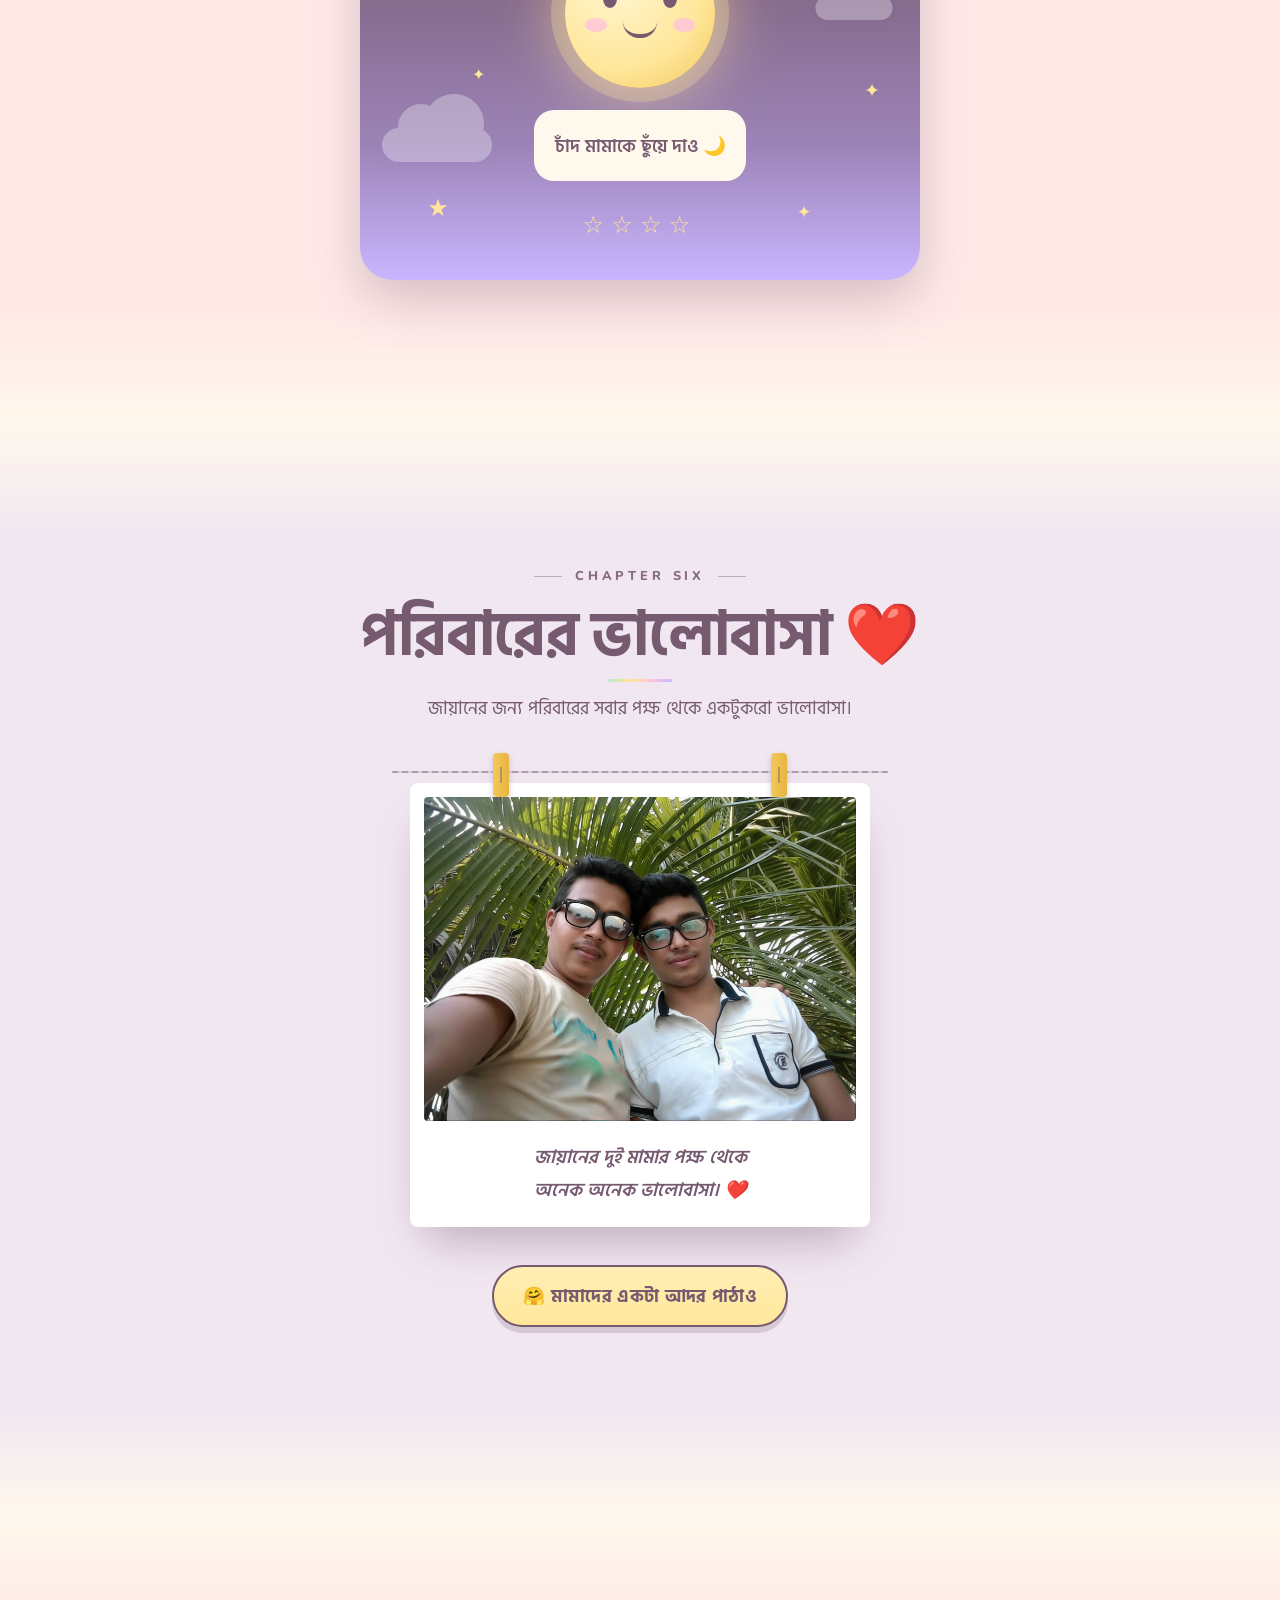
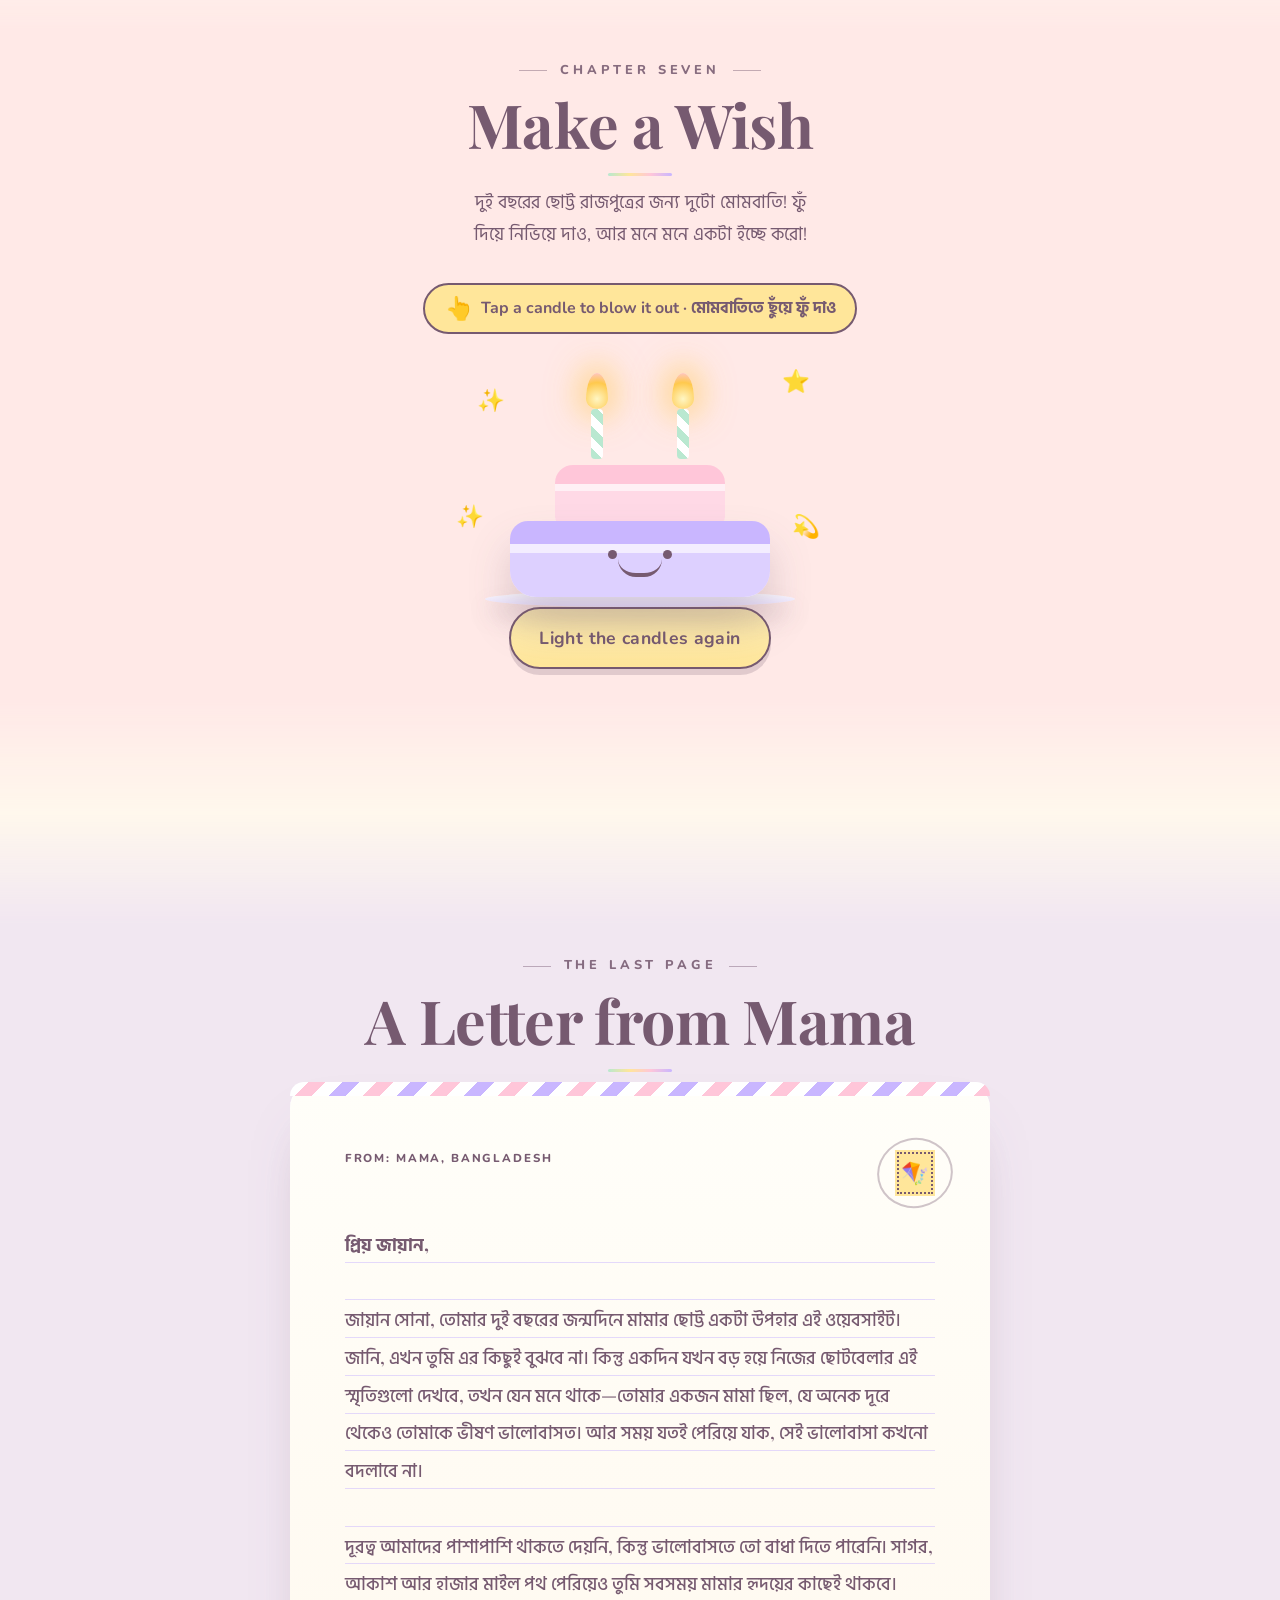
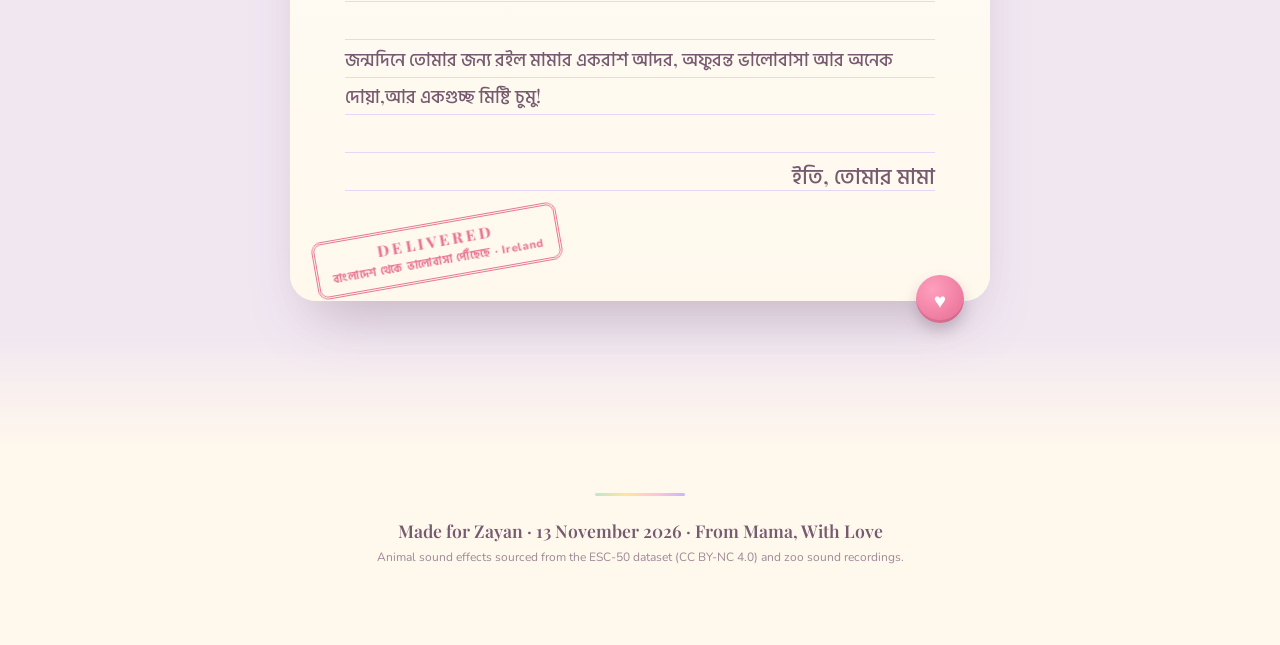
==== commit e4193d49: "add update ui" ====
--- a/index.html
+++ b/index.html
@@ -249,23 +249,6 @@
 @media (max-width:600px){.plate{width:280px}.map text{font-size:30px}.map .s{font-size:24px}.map .ht{font-size:30px}.map .em{font-size:52px}.map .env{font-size:30px}.paper{font-size:1.05rem;line-height:1.95;--lh:1.95}.bl{width:64px;height:82px;margin-left:-32px}.t1{width:230px}.t2{width:150px}.fr{gap:.8rem}}
 @media (prefers-reduced-motion:reduce){*{animation-duration:.01s!important;animation-delay:0s!important;transition-duration:.01s!important}html{scroll-behavior:auto}.rv{opacity:1;transform:none}}
 
-.cine{position:relative;max-width:820px;margin:2.6rem auto 4.5rem;padding:34px 18px;border-radius:26px;background:linear-gradient(160deg,#8a6a82,#5f4659);box-shadow:0 34px 60px -22px rgba(95,70,89,.65),inset 0 1px 0 rgba(255,255,255,.25)}
-.cine::before,.cine::after{content:"";position:absolute;left:22px;right:22px;height:10px;border-radius:3px;background:repeating-linear-gradient(90deg,rgba(255,248,237,.9) 0 14px,transparent 14px 30px)}
-.cine::before{top:12px}.cine::after{bottom:12px}
-.cine-tag{position:absolute;left:50%;top:-20px;translate:-50% 0;z-index:3;width:max-content;max-width:90%;margin:0;padding:.45rem 1.3rem;border:2px solid var(--plum);border-radius:999px;background:linear-gradient(#FFEFB5,var(--lemon));color:var(--plum);font:700 .95rem/1.4 var(--sans);text-align:center;box-shadow:0 5px 0 rgba(118,90,112,.25)}
-.cine-frame{position:relative;aspect-ratio:16/9;overflow:hidden;border-radius:14px;background:#1b1720;box-shadow:0 0 0 3px rgba(255,248,237,.18),0 0 60px rgba(201,182,255,.35)}
-.cine-frame video{display:block;width:100%;height:100%;object-fit:contain;background:#1b1720}
-.cine-play{position:absolute;inset:0;z-index:2;display:grid;place-content:center;justify-items:center;gap:1rem;padding:0;border:0;background:radial-gradient(circle,rgba(255,198,217,.22),rgba(60,40,58,.6));transition:opacity .5s var(--ease),visibility 0s .5s}
-.cine-btn{position:relative;display:grid;place-items:center;width:88px;height:88px;border:3px solid var(--plum);border-radius:50%;background:linear-gradient(#FFEFB5,var(--lemon));box-shadow:0 8px 0 rgba(118,90,112,.35);transition:transform .3s var(--ease)}
-.cine-btn::before{content:"";position:absolute;inset:-8px;border:2px solid var(--lemon);border-radius:50%;pointer-events:none;animation:ring 2s ease-out infinite}
-.cine-btn::after{content:"";margin-left:8px;border-style:solid;border-width:15px 0 15px 25px;border-color:transparent transparent transparent var(--plum)}
-.cine-play:hover .cine-btn{transform:scale(1.08)}
-.cine-play:active .cine-btn{transform:scale(.94)}
-.cine-cap{padding:.35rem 1rem;border-radius:999px;background:rgba(255,248,237,.92);color:var(--plum);font:700 .95rem/1.4 var(--sans)}
-.cine-frame.on .cine-play{opacity:0;visibility:hidden;pointer-events:none}
-.cine-miss{position:absolute;inset:0;z-index:3;display:none;place-content:center;gap:.4rem;padding:1rem;background:linear-gradient(145deg,#8a6a82,#5f4659);color:#FFF8ED;font:600 1.15rem/1.7 var(--serif);text-align:center}
-.cine-frame.miss .cine-miss{display:grid}
-.cine-frame.miss .cine-play{display:none}
 .hang{position:relative;display:grid;justify-items:center;max-width:460px;margin:0 auto;padding-top:20px}
 .hang::before{content:"";position:absolute;top:14px;left:-4%;right:-4%;height:2px;border-radius:2px;background:repeating-linear-gradient(90deg,rgba(118,90,112,.55) 0 6px,rgba(118,90,112,.2) 6px 10px)}
 .hang-card{position:relative;width:100%;margin-top:6px;padding:14px 14px 22px;border-radius:8px;background:#fff;box-shadow:0 26px 44px -16px rgba(118,90,112,.45);transform-origin:50% -14px;animation:swing 6s ease-in-out infinite alternate}
@@ -284,8 +267,8 @@
 .hug-note{min-height:1.8em;margin:.9rem 0 0;font-weight:700}
 .hug-h{position:absolute;left:50%;top:0;font-size:1.6rem;line-height:1;pointer-events:none;animation:hugUp 1.6s ease-out both}
 @keyframes hugUp{from{opacity:1;transform:translate(-50%,0) scale(.6)}to{opacity:0;transform:translate(calc(-50% + var(--x)),-220px) rotate(var(--r)) scale(1.2)}}
-@media (max-width:600px){.cine{padding:30px 10px;margin-bottom:3.4rem}.cine::before,.cine::after{left:14px;right:14px}.cine-btn{width:72px;height:72px}.cine-btn::after{margin-left:6px;border-width:12px 0 12px 20px}.mamas-caption{font-size:1.05rem}}
-@media (prefers-reduced-motion:reduce){.hang-card,.cine-btn::before{animation:none!important}.hug-h{display:none}}
+@media (max-width:600px){.mamas-caption{font-size:1.05rem}}
+@media (prefers-reduced-motion:reduce){.hang-card{animation:none!important}.hug-h{display:none}}
 </style>
 
 </head>
@@ -398,18 +381,6 @@
   <p class="chap rv">Chapter Six</p>
   <h2 class="rv">পরিবারের ভালোবাসা ❤️</h2>
   <p class="sub rv" style="--d:.1s">জায়ানের জন্য পরিবারের সবার পক্ষ থেকে একটুকরো ভালোবাসা।</p>
-
-  <figure class="cine rv" style="--d:.15s;margin-inline:auto">
-    <figcaption class="cine-tag">🎞️ সবার পক্ষ থেকে জন্মদিনের শুভেচ্ছা</figcaption>
-    <div class="cine-frame" id="cineFrame">
-      <video id="familyVideo" controls playsinline preload="metadata"></video>
-      <button class="cine-play" id="cinePlay" type="button" aria-label="Play the birthday wish video">
-        <span class="cine-btn" aria-hidden="true"></span>
-        <span class="cine-cap">ছুঁয়ে দেখো · Tap to play</span>
-      </button>
-      <div class="cine-miss"><span aria-hidden="true">🎞️</span><span>ভিডিওটি খুব শিগগিরই আসছে!</span></div>
-    </div>
-  </figure>
 
   <div class="hang rv" style="--d:.2s">
     <div class="hang-card">
@@ -630,35 +601,18 @@
     var sh=document.createElement("span");sh.className="shoot";sh.style.setProperty("--y",(8+Math.random()*30)+"%");night.appendChild(sh);setTimeout(function(){sh.remove()},1100)}
 };
 
-window.ZM={pause:function(){clearTimeout(tm)},resume:function(){clearTimeout(tm);if(on)tune()}};
 })();
 
 const FAMILY_WISH_CONFIG = {
-  video: "videos/family-wish.mp4",
-  poster: "",
-  image: "images/mama.jpg",
-  caption: "জায়ানের সব মামার পক্ষ থেকে অনেক অনেক ভালোবাসা। ❤️"
+  image: "images/mama.jpeg",
+  caption: "জায়ানের দুই মামার পক্ষ থেকে অনেক অনেক ভালোবাসা। ❤️"
 };
 
 (function setupFamilyWishes() {
   const $ = id => document.getElementById(id);
-  const video = $("familyVideo"), frame = $("cineFrame"), play = $("cinePlay");
   const photo = $("mamasPhoto"), box = $("hangPhoto"), caption = $("mamasCaption");
   const hug = $("hug"), note = $("hugNote"), wrap = $("hugWrap");
-  if (!video || !frame || !play || !photo || !box || !caption || !hug) return;
-
-  const music = { pause() { window.ZM && window.ZM.pause(); }, resume() { window.ZM && window.ZM.resume(); } };
-
-  video.addEventListener("error", () => frame.classList.add("miss"));
-  video.addEventListener("play", () => { frame.classList.add("on"); music.pause(); });
-  video.addEventListener("pause", music.resume);
-  video.addEventListener("ended", () => { frame.classList.remove("on"); music.resume(); });
-  play.addEventListener("click", () => {
-    const p = video.play();
-    if (p && p.catch) p.catch(() => frame.classList.add("miss"));
-  });
-  if (FAMILY_WISH_CONFIG.poster) video.poster = FAMILY_WISH_CONFIG.poster;
-  video.src = FAMILY_WISH_CONFIG.video;
+  if (!photo || !box || !caption || !hug) return;
 
   photo.addEventListener("load", () => box.classList.add("ok"));
   photo.addEventListener("error", () => box.classList.remove("ok"));
